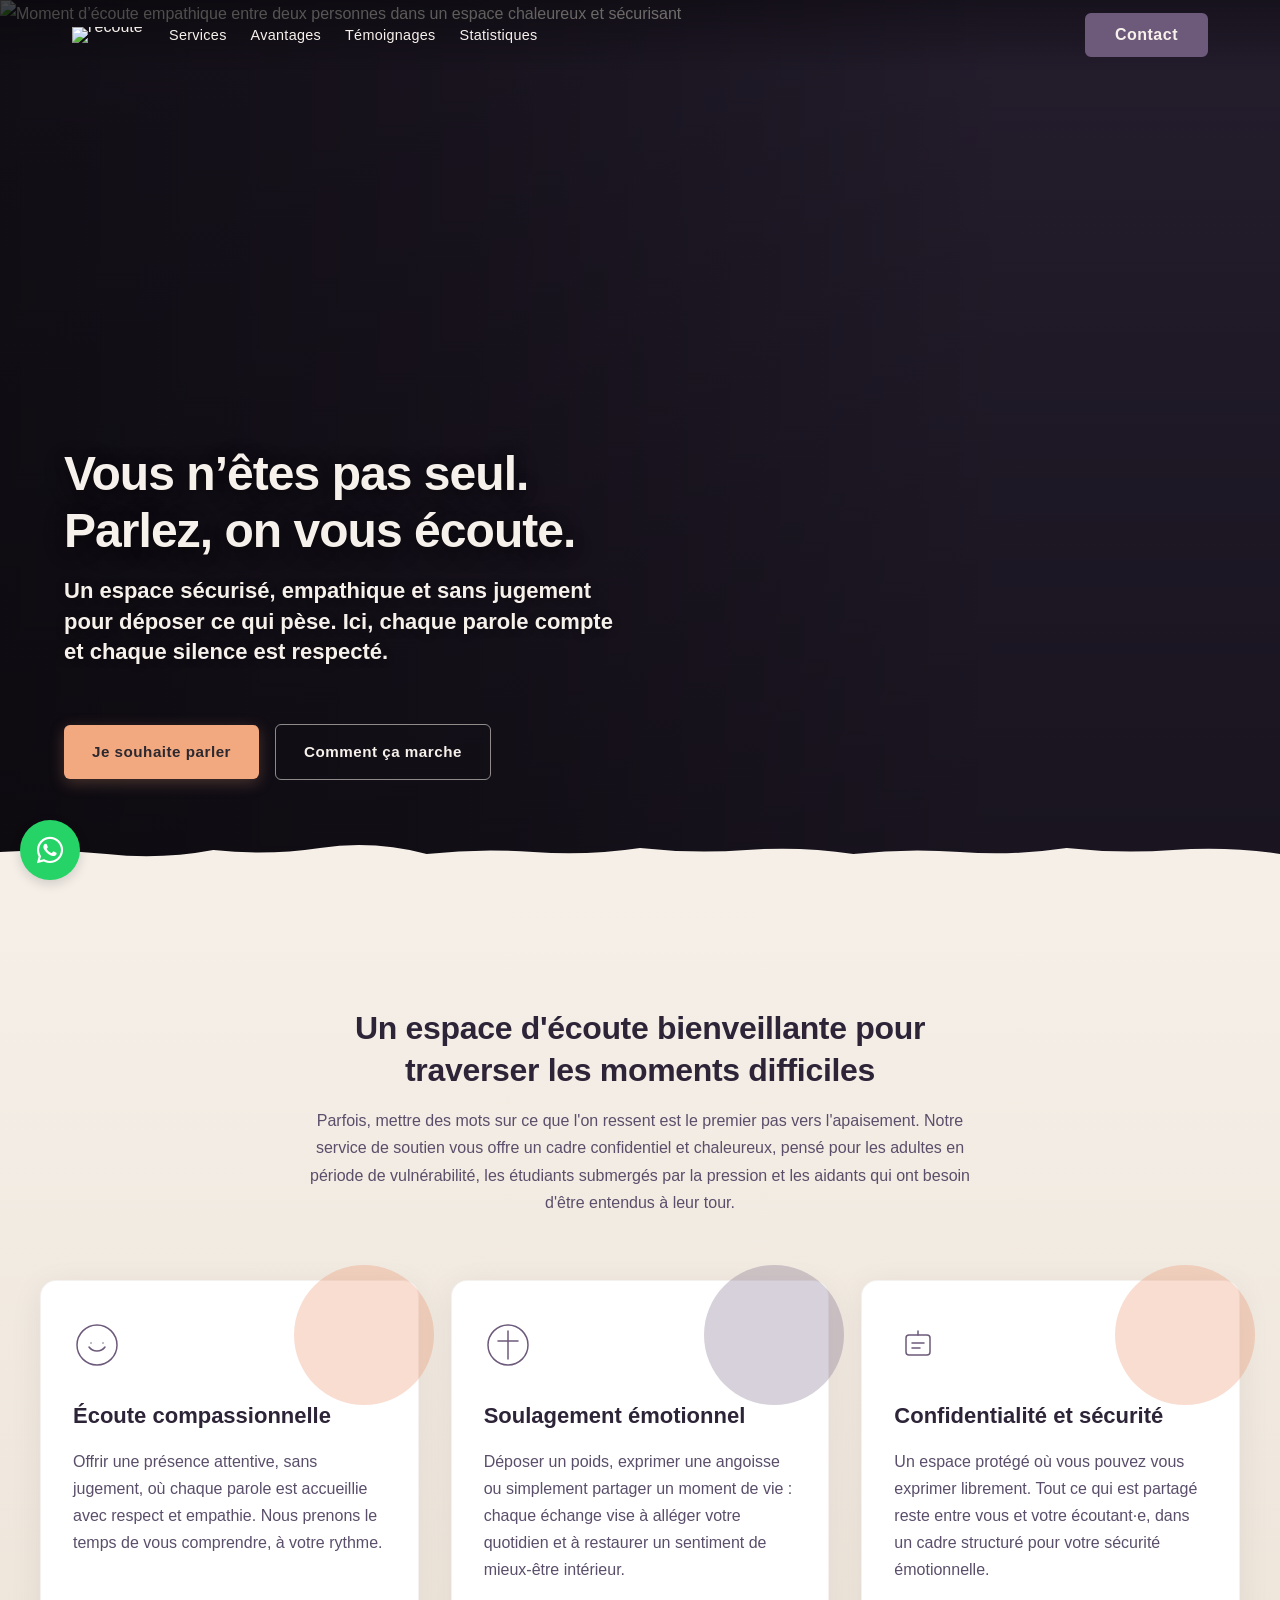
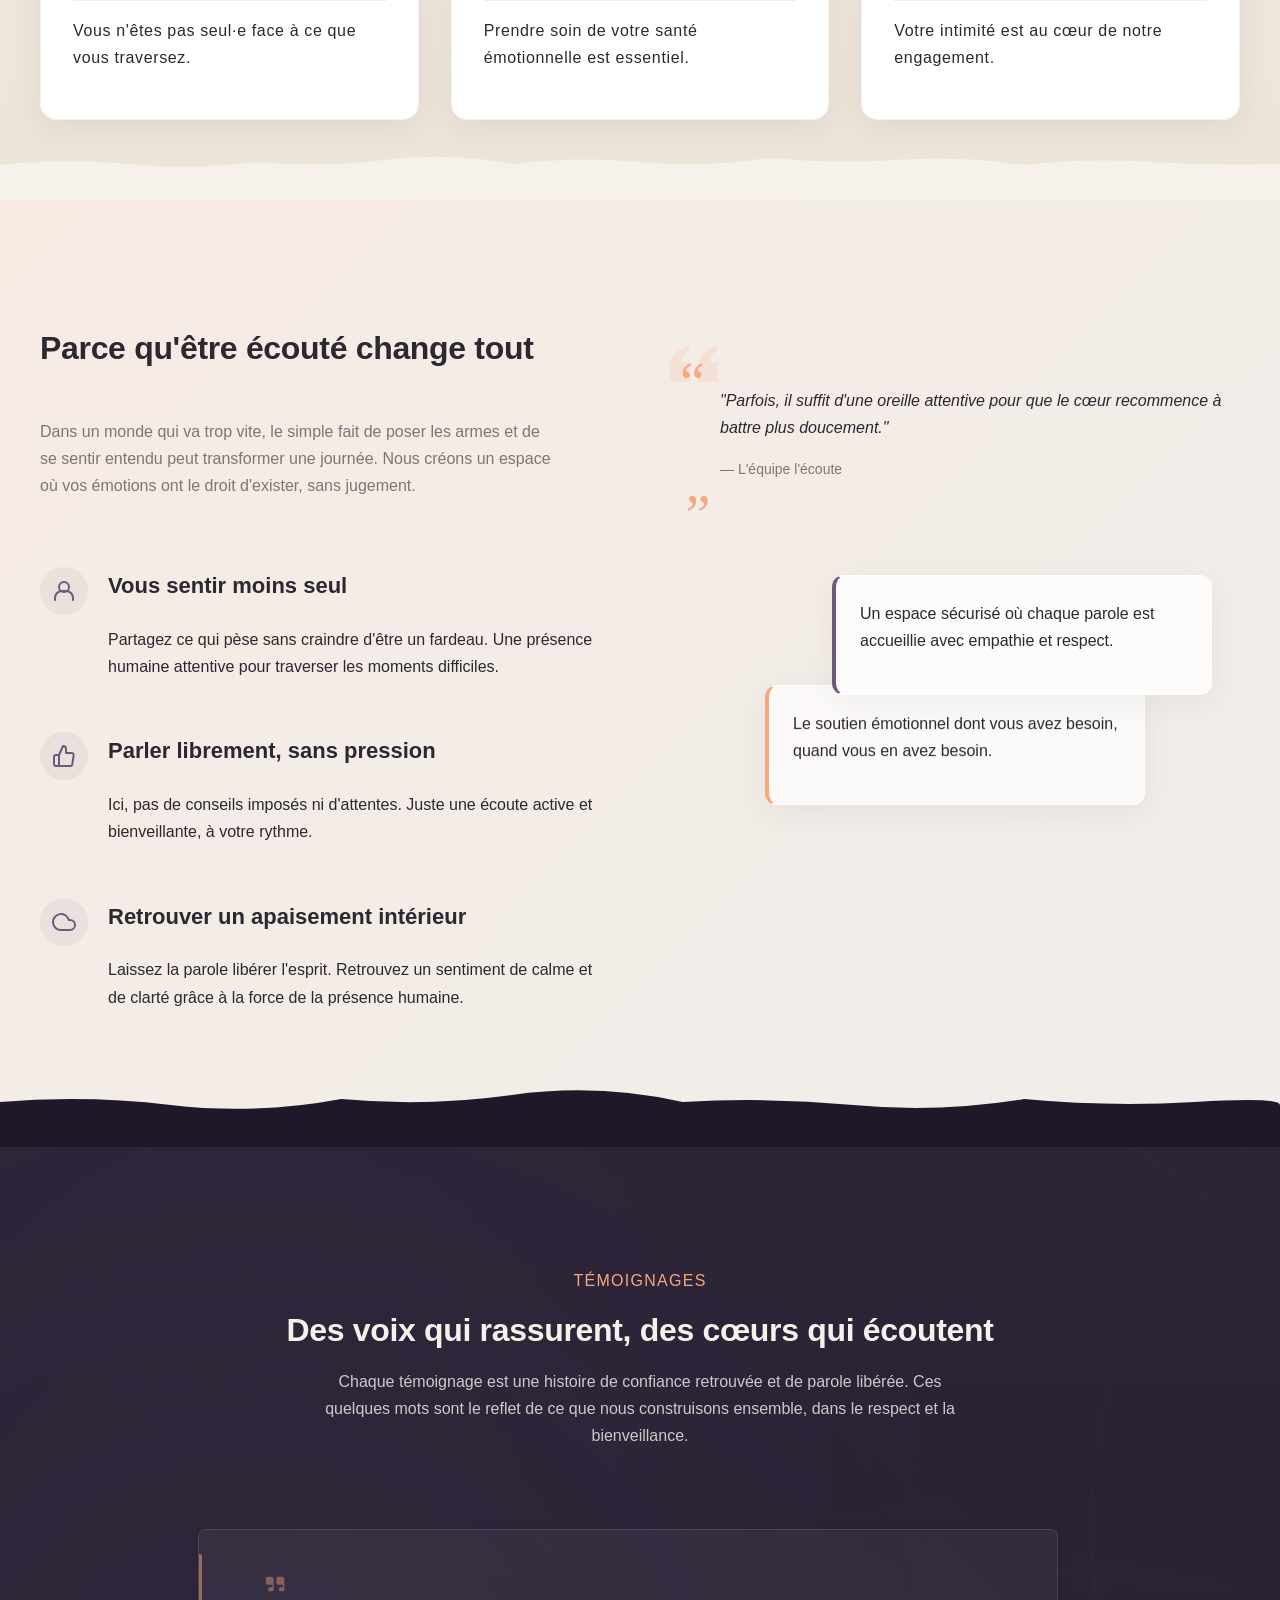
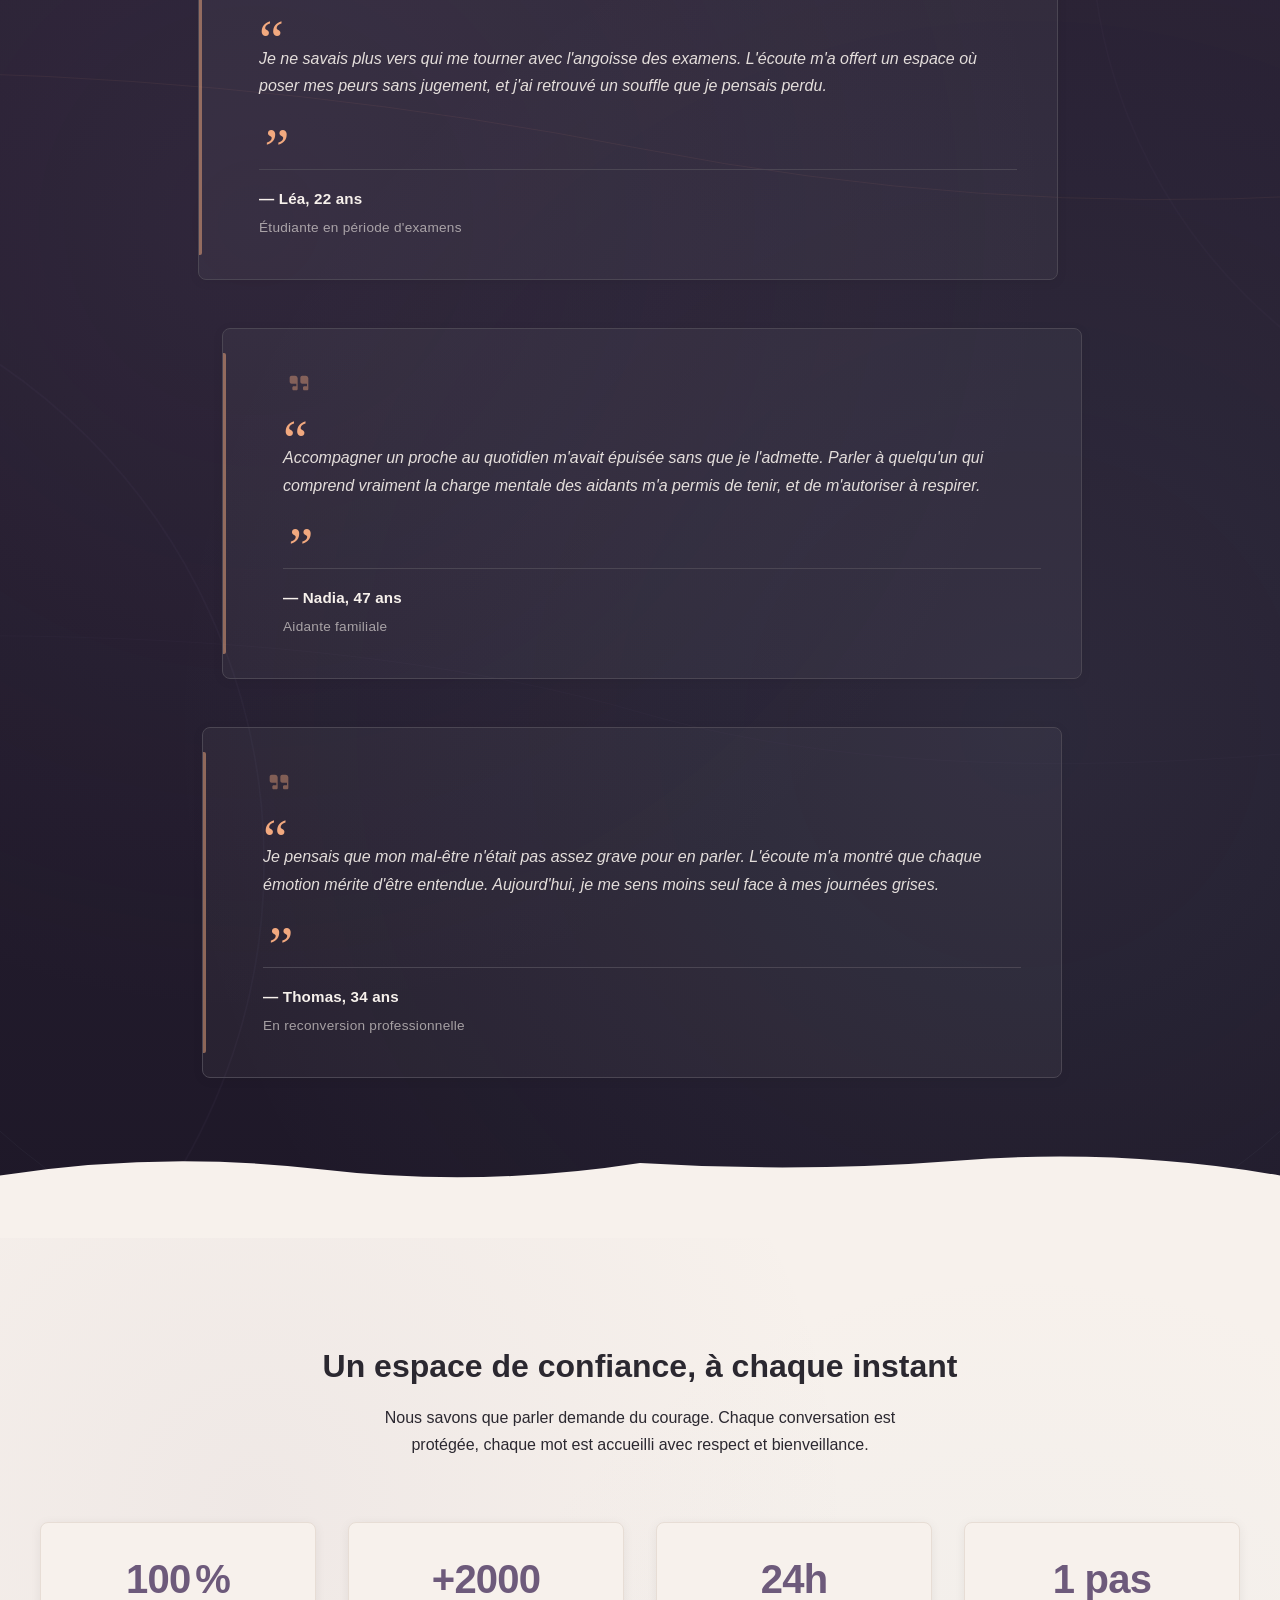
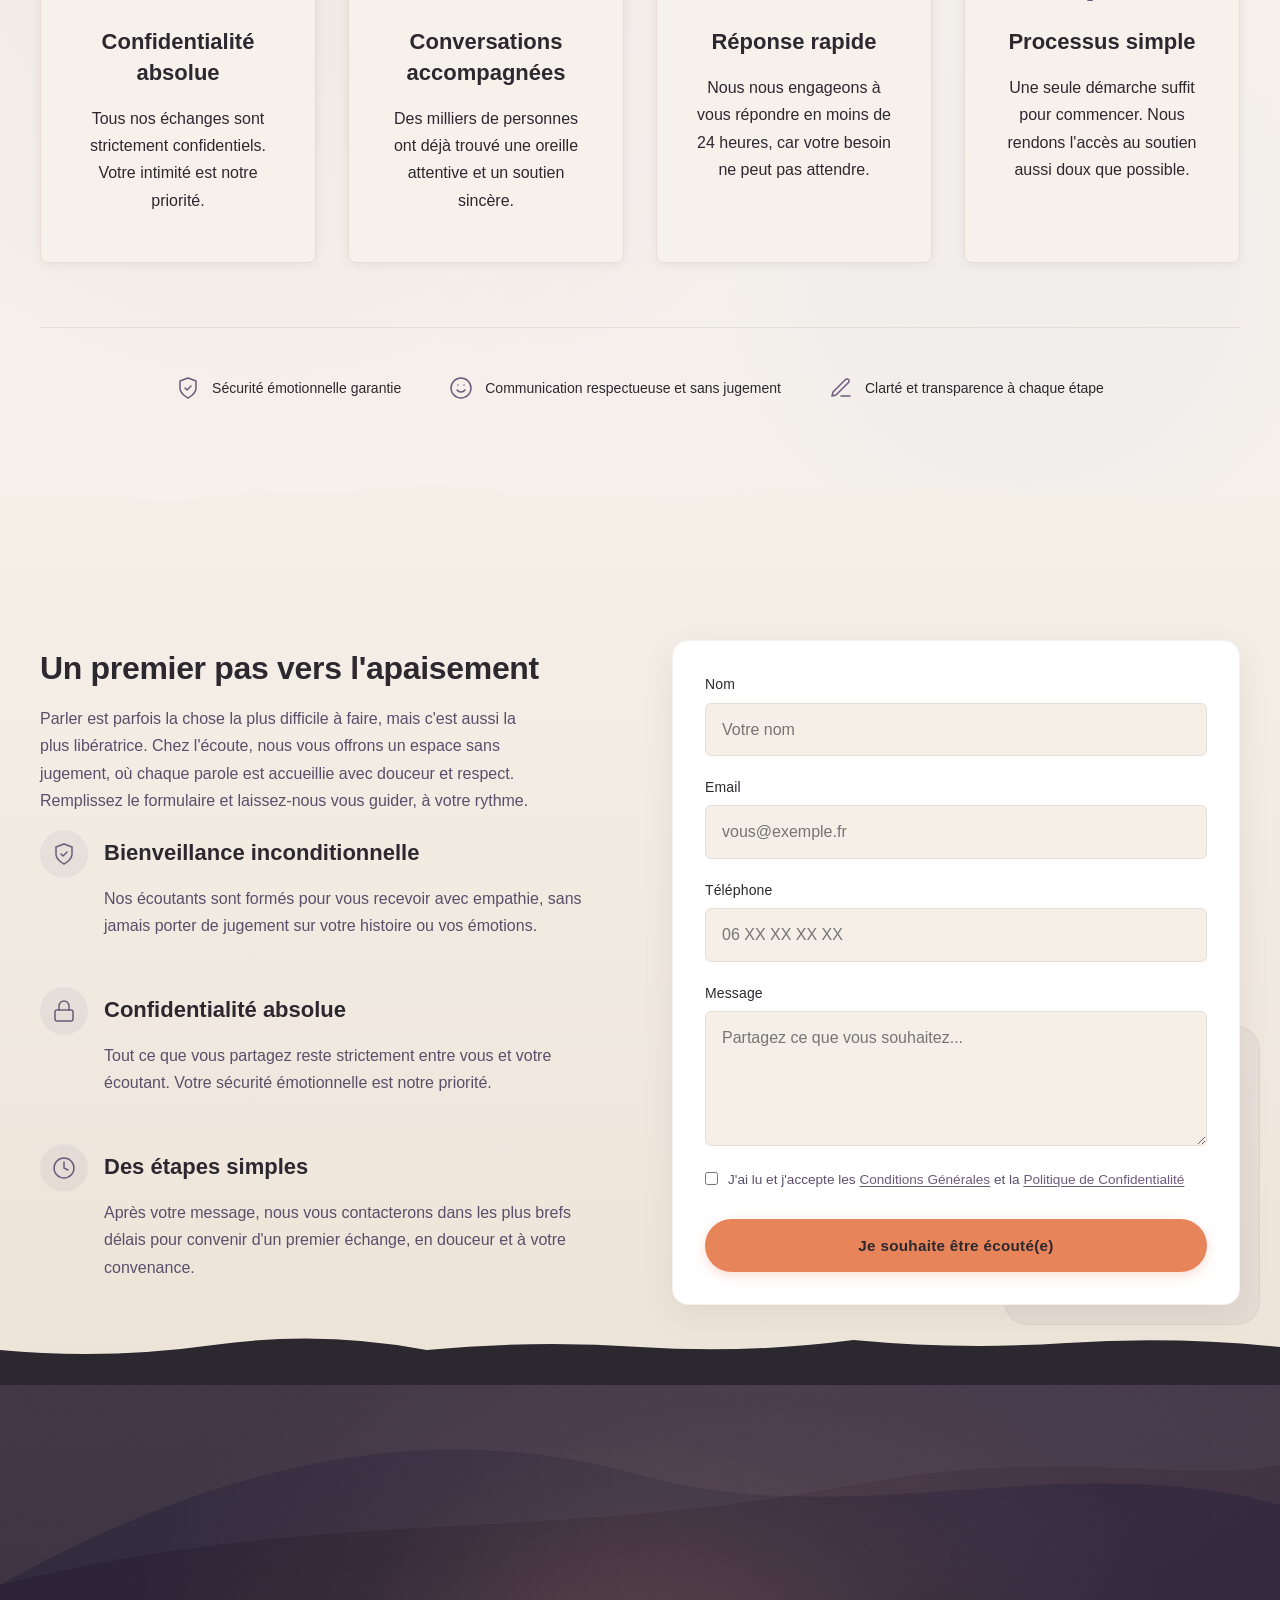
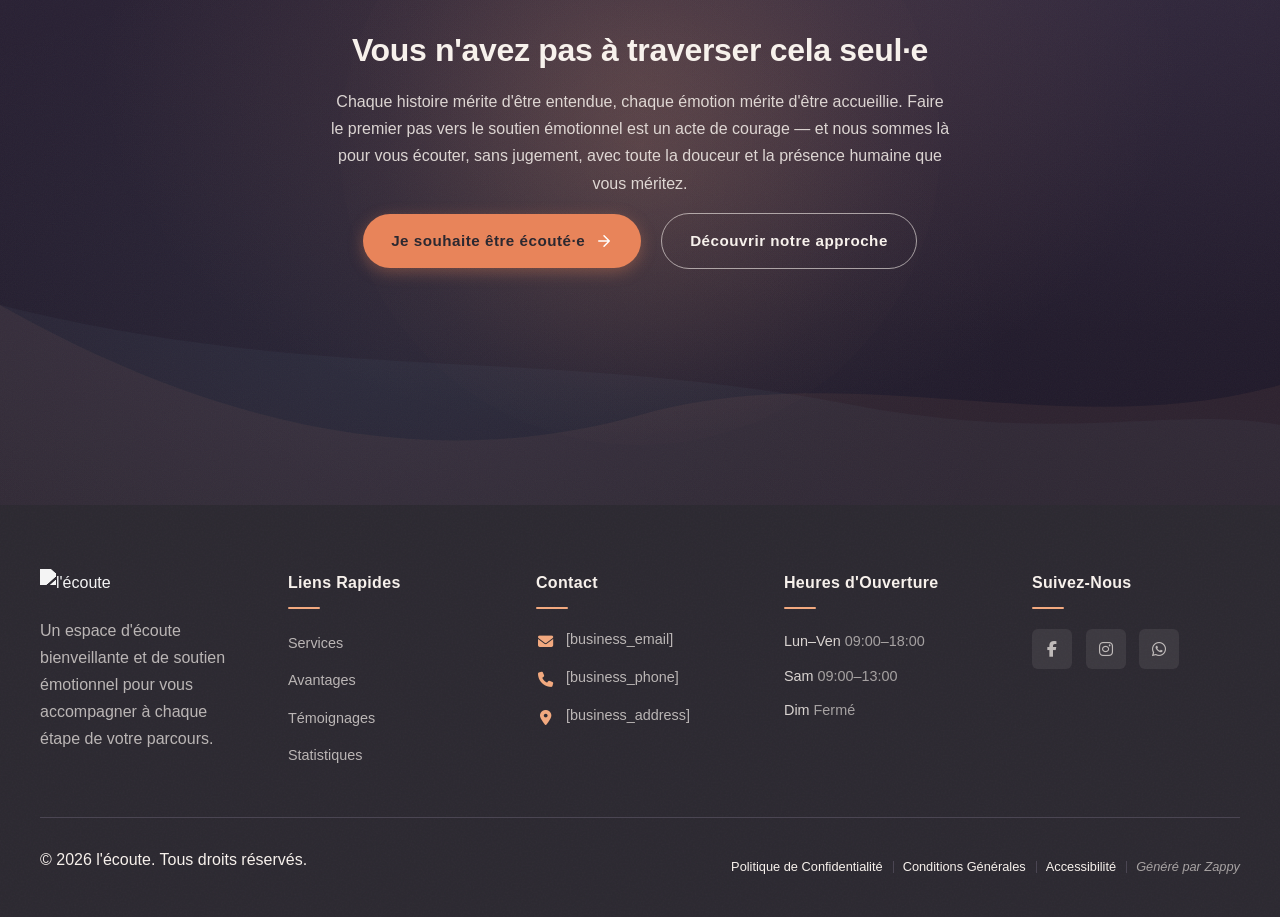
==== index.html @ 89fcdc32 "Initial website commit" ====
<!DOCTYPE html>
<html lang="fr">
<head>
    <meta charset="UTF-8">
    <meta name="viewport" content="width=device-width, initial-scale=1.0">
    <meta name="robots" content="index, follow">
    <title>Trouvez du réconfort dès maintenant — l&#39;écoute</title>
    <meta name="description" content="Un espace bienveillant pour parler de votre mal-être. Nos écoutants vous soutiennent avec empathie face à la dépression. Contactez-nous pour un soutien immédiat.">
    <meta name="keywords" content="soutien émotionnel pour la dépression, soutien émotionnel sud-ouest, l'écoute, écoute bienveillante, parler à quelqu'un">
    
    <!-- Favicons -->
    <link rel="icon" type="image/x-icon" href="/assets/favicon.ico">
    <link rel="icon" type="image/png" sizes="16x16" href="/assets/favicon-16x16.png">
    <link rel="icon" type="image/png" sizes="32x32" href="/assets/favicon-32x32.png">
    <link rel="icon" type="image/png" sizes="48x48" href="/assets/favicon-48x48.png">
    <link rel="icon" type="image/png" sizes="192x192" href="/assets/favicon-192x192.png">
    <link rel="icon" type="image/png" sizes="512x512" href="/assets/favicon-512x512.png">
    <link rel="apple-touch-icon" href="/assets/apple-touch-icon.png">
    <!-- Zappy Analytics -->
<script>
(function() {
  'use strict';
  
  // Configuration
  var config = {
    websiteId: '35490012-a417-40e2-8e8a-f36aa3cb4848',
    apiUrl: 'https://api.zappy5.com/api/analytics/track',
    sessionDuration: 30 * 60 * 1000, // 30 minutes
    visitorDuration: 30 * 24 * 60 * 60 * 1000, // 30 days
    trackPageViews: true,
    trackClicks: true,
    trackFormSubmissions: true
  };
  
  // Generate or retrieve persistent visitor ID (30 days)
  function getVisitorId() {
    var visitorKey = 'zappy_visitor_' + config.websiteId;
    var visitor = null;
    
    try {
      visitor = localStorage.getItem(visitorKey);
      if (visitor) {
        var visitorData = JSON.parse(visitor);
        var now = Date.now();
        
        // Check if visitor ID is still valid (30 days)
        if (now - visitorData.created < config.visitorDuration) {
          // Update last seen timestamp
          visitorData.lastSeen = now;
          localStorage.setItem(visitorKey, JSON.stringify(visitorData));
          return visitorData.id;
        }
      }
    } catch (e) {
      console.warn('Zappy Analytics: LocalStorage not available');
    }
    
    // Generate new visitor ID
    var newVisitorId = 'zv_' + Date.now() + '_' + Math.random().toString(36).substr(2, 9);
    
    try {
      localStorage.setItem(visitorKey, JSON.stringify({
        id: newVisitorId,
        created: Date.now(),
        lastSeen: Date.now()
      }));
    } catch (e) {
      // Continue without local storage
    }
    
    return newVisitorId;
  }
  
  // Generate or retrieve session ID (30 minutes)
  function getSessionId() {
    var sessionKey = 'zappy_session_' + config.websiteId;
    var session = null;
    
    try {
      session = sessionStorage.getItem(sessionKey);
      if (session) {
        var sessionData = JSON.parse(session);
        var now = Date.now();
        
        // Check if session is still valid
        if (now - sessionData.timestamp < config.sessionDuration) {
          // Update timestamp
          sessionData.timestamp = now;
          sessionStorage.setItem(sessionKey, JSON.stringify(sessionData));
          return sessionData.id;
        }
      }
    } catch (e) {
      console.warn('Zappy Analytics: SessionStorage not available');
    }
    
    // Generate new session ID
    var newSessionId = 'zs_' + Date.now() + '_' + Math.random().toString(36).substr(2, 9);
    
    try {
      sessionStorage.setItem(sessionKey, JSON.stringify({
        id: newSessionId,
        timestamp: Date.now()
      }));
    } catch (e) {
      // Continue without session storage
    }
    
    return newSessionId;
  }
  
  var visitorId = getVisitorId();
  var sessionId = getSessionId();
  
  // Track an event
  function trackEvent(eventType, data) {
    data = data || {};
    
    var eventData = {
      website_id: config.websiteId,
      event_type: eventType,
      page_path: window.location.pathname,
      referrer: document.referrer || 'direct',
      visitor_id: visitorId,
      session_id: sessionId,
      metadata: data
    };
    
    // Use sendBeacon if available (better for page unload events)
    if (navigator.sendBeacon) {
      var blob = new Blob([JSON.stringify(eventData)], { type: 'application/json' });
      navigator.sendBeacon(config.apiUrl, blob);
    } else {
      // Fallback to fetch
      fetch(config.apiUrl, {
        method: 'POST',
        headers: {
          'Content-Type': 'application/json'
        },
        body: JSON.stringify(eventData),
        keepalive: true
      }).catch(function(error) {
        console.warn('Zappy Analytics: Failed to track event', error);
      });
    }
  }
  
  // Track page view
  if (config.trackPageViews) {
    trackEvent('pageview', {
      title: document.title,
      url: window.location.href
    });
  }
  
  // Track clicks on important elements
  if (config.trackClicks) {
    document.addEventListener('click', function(e) {
      var target = e.target;
      
      // Track button clicks (counted as actions)
      if (target.tagName === 'BUTTON' || target.closest('button')) {
        var button = target.tagName === 'BUTTON' ? target : target.closest('button');
        var clickMeta = {
          element: 'button',
          text: button.textContent.trim().substring(0, 100),
          id: button.id || null,
          class: button.className || null
        };
        
        trackEvent('click', clickMeta);
      }
      
      // Track link clicks (navigation - not counted as actions)
      else if (target.tagName === 'A' || target.closest('a')) {
        var link = target.tagName === 'A' ? target : target.closest('a');
        var navMeta = {
          element: 'link',
          text: link.textContent.trim().substring(0, 100),
          href: link.href,
          external: link.hostname !== window.location.hostname
        };
        
        trackEvent('navigation', navMeta);
      }
    }, true);
  }
  
  
  // Track form submissions
  if (config.trackFormSubmissions) {
    document.addEventListener('submit', function(e) {
      var form = e.target;
      
      trackEvent('form_submit', {
        form_id: form.id || null,
        form_name: form.name || null,
        form_action: form.action || null,
        form_method: form.method || 'GET'
      });
    }, true);
  }
  
  // Track time on page (send on page unload)
  var pageLoadTime = Date.now();
  
  window.addEventListener('beforeunload', function() {
    var timeOnPage = Math.floor((Date.now() - pageLoadTime) / 1000); // in seconds
    
    trackEvent('page_unload', {
      time_on_page: timeOnPage,
      page_path: window.location.pathname
    });
  });
  
  // Expose tracking function globally for custom events
  window.zappyAnalytics = {
    track: trackEvent,
    getVisitorId: function() { return visitorId; },
    getSessionId: function() { return sessionId; }
  };
  
})();
</script>
<!-- End Zappy Analytics -->
    <meta property="og:title" content="Trouvez du réconfort dès maintenant — l&#39;écoute">
    <meta property="og:description" content="Un espace bienveillant pour parler de votre mal-être. Nos écoutants vous soutiennent avec empathie face à la dépression. Contactez-nous pour un soutien immédiat.">
    <meta name="twitter:card" content="summary_large_image">
    <meta name="twitter:title" content="Trouvez du réconfort dès maintenant — l&#39;écoute">
    <meta name="twitter:description" content="Un espace bienveillant pour parler de votre mal-être. Nos écoutants vous soutiennent avec empathie face à la dépression. Contactez-nous pour un soutien immédiat.">
    <meta property="og:type" content="website">
  <meta property="og:locale" content="en_US">
  
  
  
  
  
  <link rel="stylesheet" href="https://cdnjs.cloudflare.com/ajax/libs/font-awesome/6.4.0/css/all.min.css">
  <style>
    .skip-link { position: absolute; top: 0; left: 0; transform: translateY(-200%); padding: 12px 18px; background: var(--bg-dark, #1a1a1a); color: var(--text-light, #fff); font-weight: 600; border-radius: 0 0 8px 0; z-index: 10000; }
    .skip-link:focus { transform: none; outline: 2px solid var(--ring, #fff); outline-offset: 2px; }
    :focus-visible { outline: 2px solid var(--ring, currentColor); outline-offset: 3px; }
  </style>


  
    <!-- Favicons -->
    <link rel="icon" type="image/x-icon" href="/assets/favicon.ico">
    <link rel="icon" type="image/png" sizes="16x16" href="/assets/favicon-16x16.png">
    <link rel="icon" type="image/png" sizes="32x32" href="/assets/favicon-32x32.png">
    <link rel="icon" type="image/png" sizes="48x48" href="/assets/favicon-48x48.png">
    <link rel="icon" type="image/png" sizes="192x192" href="/assets/favicon-192x192.png">
    <link rel="icon" type="image/png" sizes="512x512" href="/assets/favicon-512x512.png">
    <link rel="apple-touch-icon" href="/assets/apple-touch-icon.png">
    <!-- Cookie Consent -->
    <link rel="stylesheet" href="https://cdn.jsdelivr.net/npm/vanilla-cookieconsent@3/dist/cookieconsent.css">
    <script src="https://cdn.jsdelivr.net/npm/vanilla-cookieconsent@3/dist/cookieconsent.umd.js"></script>
    <!-- Mickidum Accessibility Toolbar -->
    <script src="https://cdn.jsdelivr.net/gh/mickidum/acc_toolbar/acctoolbar/acctoolbar.min.js"></script>
    <link rel="stylesheet" href="/styles.css">
    <script>window.ZAPPY_WEBSITE_ID = "35490012-a417-40e2-8e8a-f36aa3cb4848"; window.ZAPPY_API_BASE = "https://api.zappy5.com";</script>

    <style id="zappy-dropdown-submenu-styles">
      /* ========== DESKTOP DROPDOWN SUBMENU STYLES ========== */
      /* Base styles for dropdown submenus - parent must be positioned */
      .nav-menu li:has(.sub-menu), nav li:has(.sub-menu), .navbar li:has(.sub-menu), #navMenu li:has(.sub-menu) { position: relative; }
      /* Submenu base - hidden by default */
      .nav-menu .sub-menu, nav .sub-menu, .navbar .sub-menu, #navMenu .sub-menu { display: block !important; position: absolute !important; top: 100%; left: 0; min-width: 220px; background: white; border-radius: 8px; box-shadow: 0 8px 25px rgba(0,0,0,0.15); padding: 8px 0; opacity: 0; visibility: hidden; transform: translateY(10px); transition: all 0.3s ease; z-index: 1000; list-style: none; pointer-events: none; }
      /* CRITICAL: Desktop hover styles to show dropdown */
      .nav-menu li:hover > .sub-menu, nav li:hover > .sub-menu, .navbar li:hover > .sub-menu, #navMenu li:hover > .sub-menu { opacity: 1 !important; visibility: visible !important; transform: translateY(0) !important; pointer-events: auto !important; }
      /* Submenu item styling */
      .sub-menu li { list-style: none; margin: 0; padding: 0; }
      .sub-menu a { display: block !important; padding: 10px 16px !important; color: var(--text-dark, #333) !important; font-weight: 500; text-decoration: none; white-space: nowrap; transition: background-color 0.2s; }
      .sub-menu .zappy-nav-child > a { padding-left: 28px !important; font-size: 0.9em !important; opacity: 0.85 !important; }
      [dir="rtl"] .sub-menu .zappy-nav-child > a, html[lang="he"] .sub-menu .zappy-nav-child > a, html[lang="ar"] .sub-menu .zappy-nav-child > a { padding-left: 10px !important; padding-right: 28px !important; }
      .sub-menu .zappy-nav-parent > a { font-weight: 600 !important; }
      .sub-menu a:hover { background-color: #f5f5f5; }
      /* RTL (Hebrew/Arabic) dropdown positioning */
      [dir="rtl"] .nav-menu .sub-menu, [dir="rtl"] nav .sub-menu, [dir="rtl"] .navbar .sub-menu, html[lang="he"] .nav-menu .sub-menu, html[lang="he"] nav .sub-menu, html[lang="he"] .navbar .sub-menu, html[lang="ar"] .nav-menu .sub-menu, html[lang="ar"] nav .sub-menu, html[lang="ar"] .navbar .sub-menu { left: auto !important; right: 0 !important; }
      /* Hide empty dropdown menus (exclude catalog sub-menus that use <a> children instead of <li>) */
      .sub-menu:empty, .sub-menu:not(:has(li:not(.zappy-hidden-menu-item))):not(:has(> a)), .sub-menu:not(:has(li)):not(:has(> a)) { display: none !important; opacity: 0 !important; visibility: hidden !important; pointer-events: none !important; }
      /* Desktop: show submenu on Menu Group hover */
      li:has(.menu-group-title):hover > .sub-menu { opacity: 1 !important; visibility: visible !important; transform: translateY(0) !important; pointer-events: auto !important; }
      /* Menu Group title styling */
      .nav-menu > li > .menu-group-title, #navMenu > li > .menu-group-title { display: inline-block; padding: 0.5rem 1rem; cursor: default; user-select: none; }
      
      /* ========== MOBILE SUBMENU STYLES ========== */
      @media (max-width: 768px) {
        .nav-menu .sub-menu, nav .sub-menu, .navbar .sub-menu, #navMenu .sub-menu { position: static !important; transform: none !important; box-shadow: none !important; background: transparent !important; max-height: 0; overflow: hidden; opacity: 0; visibility: hidden; transition: max-height 0.3s ease, opacity 0.3s ease; padding: 0 !important; border-radius: 0 !important; }
        .navbar .sub-menu.mobile-expanded, .nav-menu .sub-menu.mobile-expanded, #navMenu .sub-menu.mobile-expanded { max-height: none !important; overflow-y: visible !important; opacity: 1 !important; visibility: visible !important; padding: 8px 0 8px 16px !important; }
        [dir="rtl"] .sub-menu.mobile-expanded, html[lang="he"] .sub-menu.mobile-expanded { padding: 8px 16px 8px 0 !important; }
        /* Disable hover behavior on mobile */
        .nav-menu li:hover > .sub-menu, nav li:hover > .sub-menu, .navbar li:hover > .sub-menu, #navMenu li:hover > .sub-menu { opacity: 0; visibility: hidden; pointer-events: none; }
        .nav-menu li > .sub-menu.mobile-expanded, nav li > .sub-menu.mobile-expanded, .navbar li > .sub-menu.mobile-expanded, #navMenu li > .sub-menu.mobile-expanded { opacity: 1 !important; visibility: visible !important; pointer-events: auto !important; }
        .nav-menu li:has(.sub-menu), nav li:has(.sub-menu), .navbar li:has(.sub-menu), #navMenu li:has(.sub-menu) { display: flex !important; flex-wrap: wrap !important; align-items: center !important; position: relative !important; min-height: 44px !important; }
        .nav-menu li:has(.sub-menu) > a, nav li:has(.sub-menu) > a, .navbar li:has(.sub-menu) > a, #navMenu li:has(.sub-menu) > a { flex: 1 !important; min-width: 0 !important; }
        .nav-menu li:has(.sub-menu) > .menu-group-title, nav li:has(.sub-menu) > .menu-group-title, .navbar li:has(.sub-menu) > .menu-group-title, #navMenu li:has(.sub-menu) > .menu-group-title { flex: 1 !important; min-width: 0 !important; padding: 0 !important; line-height: inherit !important; }
        .nav-menu li:has(.sub-menu) > .sub-menu, nav li:has(.sub-menu) > .sub-menu, .navbar li:has(.sub-menu) > .sub-menu, #navMenu li:has(.sub-menu) > .sub-menu { flex-basis: 100% !important; width: 100% !important; }
        .nav-menu li:has(.sub-menu) > a [class*="chevron"], .nav-menu li:has(.sub-menu) > a [class*="arrow"], .nav-menu li:has(.sub-menu) > a .fa-chevron-down, .nav-menu li:has(.sub-menu) > a .fa-angle-down, nav li:has(.sub-menu) > a [class*="chevron"], nav li:has(.sub-menu) > a [class*="arrow"], #navMenu li:has(.sub-menu) > a [class*="chevron"], #navMenu li:has(.sub-menu) > a [class*="arrow"] { display: none !important; visibility: hidden !important; }
        .mobile-submenu-toggle { display: flex !important; align-items: center !important; justify-content: center !important; width: 44px !important; height: auto !important; background: transparent !important; border: none !important; cursor: pointer !important; color: var(--text-light) !important; position: static !important; flex-shrink: 0 !important; align-self: stretch !important; z-index: 2 !important; padding: 0 !important; margin: 0 !important; }
        .mobile-submenu-toggle::after { content: '' !important; width: 0 !important; height: 0 !important; border-left: 6px solid transparent !important; border-right: 6px solid transparent !important; border-top: 7px solid currentColor !important; transition: transform 0.3s ease !important; }
        .mobile-submenu-toggle.expanded::after { transform: rotate(180deg) !important; }
        .sub-menu a { padding: 10px 0 !important; display: block !important; color: var(--text-light) !important; white-space: normal !important; }
        .sub-menu .zappy-nav-child > a { padding-left: 28px !important; font-size: 0.9em !important; opacity: 0.85 !important; }
        [dir="rtl"] .sub-menu .zappy-nav-child > a, html[lang="he"] .sub-menu .zappy-nav-child > a, html[lang="ar"] .sub-menu .zappy-nav-child > a { padding-left: 0 !important; padding-right: 28px !important; }
        .sub-menu .zappy-nav-parent > a { font-weight: 600 !important; }
        .nav-menu.active, #navMenu.active { max-width: 100vw !important; overflow-x: hidden !important; box-sizing: border-box !important; }
        .navbar .sub-menu li a, nav.navbar .sub-menu li a, .zappy-products-dropdown .sub-menu a { color: var(--text-light) !important; }
      }
      @media (min-width: 769px) { .mobile-submenu-toggle { display: none !important; } }
    </style>

    <style id="zappy-widget-visibility">
      html[dir="rtl"] .whatsapp-float { right: 20px !important; left: auto !important; }
      html[dir="ltr"] .whatsapp-float, html:not([dir]) .whatsapp-float { left: 20px !important; right: auto !important; }
      html[dir="rtl"] #mic-access-tool-general-button, html[dir="rtl"] .mic-access-tool-general-button,
      html[dir="rtl"] #mic-init-access-tool .mic-access-tool-general-button,
      html[dir="rtl"] #mic-init-access-tool #mic-access-tool-general-button,
      html[dir="rtl"] ._access-icon { left: 20px !important; right: auto !important; }
      html[dir="ltr"] #mic-access-tool-general-button, html[dir="ltr"] .mic-access-tool-general-button,
      html[dir="ltr"] #mic-init-access-tool .mic-access-tool-general-button,
      html[dir="ltr"] #mic-init-access-tool #mic-access-tool-general-button,
      html[dir="ltr"] ._access-icon,
      html:not([dir]) #mic-access-tool-general-button, html:not([dir]) .mic-access-tool-general-button,
      html:not([dir]) #mic-init-access-tool .mic-access-tool-general-button,
      html:not([dir]) #mic-init-access-tool #mic-access-tool-general-button,
      html:not([dir]) ._access-icon { right: 20px !important; left: auto !important; }
      @media (max-width: 768px) { .whatsapp-float { display: flex !important; } }
      @media (min-width: 769px) { .whatsapp-float { display: flex !important; } }
      @media (max-width: 768px) {
        #mic-access-tool-general-button, .mic-access-tool-general-button,
        #mic-init-access-tool .mic-access-tool-general-button, #mic-init-access-tool #mic-access-tool-general-button,
        ._access-icon { display: flex !important; visibility: visible !important; opacity: 1 !important; pointer-events: auto !important; }
        #mic-access-tool-box.opened-mic-access-tool, .mic-access-tool-box.opened-mic-access-tool,
        #mic-init-access-tool #mic-access-tool-box.opened-mic-access-tool {
          visibility: visible !important; opacity: 1 !important; pointer-events: auto !important;
        }
      }
      @media (min-width: 769px) {
        #mic-access-tool-general-button, .mic-access-tool-general-button,
        #mic-init-access-tool .mic-access-tool-general-button, #mic-init-access-tool #mic-access-tool-general-button,
        ._access-icon { display: flex !important; visibility: visible !important; opacity: 1 !important; pointer-events: auto !important; }
        #mic-access-tool-box.opened-mic-access-tool, .mic-access-tool-box.opened-mic-access-tool,
        #mic-init-access-tool #mic-access-tool-box.opened-mic-access-tool {
          visibility: visible !important; opacity: 1 !important; pointer-events: auto !important;
        }
      }
    </style>
</head>
<body>
<a class="skip-link" href="#main">Skip to main content</a>
  <nav class="navbar">
  <button class="mobile-toggle" id="mobileToggle" aria-label="Menu">
    <svg class="hamburger-icon" width="24" height="24" viewBox="0 0 24 24" fill="none">
      <path d="M3 12h18M3 6h18M3 18h18" stroke="currentColor" stroke-width="2" stroke-linecap="round"/>
    </svg>
    <svg class="close-icon" width="24" height="24" viewBox="0 0 24 24" fill="none" style="display: none;">
      <path d="M18 6L6 18M6 6l12 12" stroke="currentColor" stroke-width="2" stroke-linecap="round"/>
    </svg>
  </button>
  
  <button class="phone-header-btn" data-phone="[business_phone]" aria-label="Call">
    <svg width="20" height="20" viewBox="0 0 24 24" fill="currentColor">
      <path d="M22 16.92v3a2 2 0 0 1-2.18 2 19.79 19.79 0 0 1-8.63-3.07 19.5 19.5 0 0 1-6-6 19.79 19.79 0 0 1-3.07-8.67A2 2 0 0 1 4.11 2h3a2 2 0 0 1 2 1.72 12.84 12.84 0 0 0 .7 2.81 2 2 0 0 1-.45 2.11L8.09 9.91a16 16 0 0 0 6 6l1.27-1.27a2 2 0 0 1 2.11-.45 12.84 12.84 0 0 0 2.81.7A2 2 0 0 1 22 16.92z"/>
    </svg>
  </button>

  <div class="nav-container">
    <div class="nav-brand">
      <a href="/" class="logo-link"><img class="logo" src="/assets/site-accueil-image-1.webp" alt="l'écoute"></a>
    </div>
    
    <ul class="nav-menu" id="navMenu"><li><a href="#services">Services</a></li><li><a href="#benefits">Avantages</a></li><li><a href="#testimonials">Témoignages</a></li><li><a href="#stats">Statistiques</a></li><li class="mobile-contact-link nav-cta-mobile-item"><a href="#contact" class="nav-cta-btn">Contact</a></li></ul>
    
    <div class="nav-cta-container">
      <a href="#contact" class="nav-cta-btn">Contact</a>
    </div>
  </div>
</nav>
<script>

// Navbar Mobile Menu Toggle and Contrast Fix
(function() {
  // Use 'load' event instead of 'DOMContentLoaded' to ensure we run AFTER all other scripts
  window.addEventListener('load', function() {
    
    // FIX MOBILE BUTTON CONTRAST
    // Detect navbar background color and apply contrasting color to mobile buttons
    const navbar = document.querySelector('.navbar, nav, header');
    if (!navbar) {
      console.log('[Navbar] Navbar element not found');
      return;
    }
    
    // DECLARE VARIABLES EARLY to avoid Temporal Dead Zone errors
    // These are used in multiple places below
    let mobileToggle = document.getElementById('mobileToggle') ||
                       document.querySelector('.mobile-toggle') ||
                       document.querySelector('.hamburger') ||
                       document.querySelector('.hamburger-menu') ||
                       document.querySelector('.menu-toggle') ||
                       document.querySelector('.burger-menu') ||
                       document.querySelector('[aria-label="Menu"]') ||
                       document.querySelector('[aria-label="תפריט"]');
    
    const phoneBtn = document.querySelector('.phone-header-btn');
    
    const computedStyle = window.getComputedStyle(navbar);
    let bgColor = computedStyle.backgroundColor;
    
    console.log('[Navbar] Initial navbar background:', bgColor);
    
    // Check if background is transparent or rgba with 0 alpha
    const isTransparent = bgColor === 'transparent' || 
                         bgColor === 'rgba(0, 0, 0, 0)' ||
                         (bgColor.startsWith('rgba') && bgColor.includes(', 0)'));
    
    if (isTransparent) {
      // Check for background-image or gradient
      const bgImage = computedStyle.backgroundImage;
      if (bgImage && bgImage !== 'none') {
        console.log('[Navbar] Navbar has background image/gradient, using dark text');
        bgColor = 'rgb(240, 240, 240)'; // Assume light background
      } else {
        // Transparent navbar - check body background
        const bodyBg = window.getComputedStyle(document.body).backgroundColor;
        console.log('[Navbar] Navbar transparent, using body background:', bodyBg);
        bgColor = bodyBg;
      }
    }
    
    // Calculate luminance to determine if background is light or dark
    const rgb = bgColor.match(/\d+/g);
    if (rgb && rgb.length >= 3) {
      const r = parseInt(rgb[0]);
      const g = parseInt(rgb[1]);
      const b = parseInt(rgb[2]);
      const luminance = (0.299 * r + 0.587 * g + 0.114 * b) / 255;
      
      // Mobile button colors are set by Claude's AI-generated CSS (same as .nav-menu a)
      // No dynamic color overrides needed - colors come from the generated navbar CSS
      console.log('[Navbar] Mobile button colors preserved from Claude CSS (luminance:', luminance.toFixed(2) + ')');
      
      // FIX ICON SIZES - Ensure SVGs are properly sized and visible
      // INJECT CRITICAL CSS TO OVERRIDE ANY CONFLICTING RULES
      const criticalCSS = document.createElement('style');
      criticalCSS.id = 'zappy-mobile-nav-fix';
      const htmlLang = document.documentElement.lang || 'en';
      const htmlDir = document.documentElement.dir || 'ltr';
      // Check both dir attribute AND lang for RTL detection
      // dir="rtl" is the most reliable indicator
      const isRTL = htmlDir === 'rtl' || htmlLang === 'he' || htmlLang === 'ar';
      
      criticalCSS.textContent = `
        /* Hide mobile buttons on desktop, show only on mobile */
        @media (min-width: 769px) {
          .mobile-toggle,
          .phone-header-btn {
            display: none !important;
          }
        }
        
        /* Show and position mobile buttons correctly on mobile */
        @media (max-width: 768px) {
          .navbar,
          nav.navbar {
            min-height: 70px !important;
          }

          .mobile-toggle,
          .phone-header-btn {
            position: absolute !important;
            top: 0 !important;
            bottom: 0 !important;
            margin-top: auto !important;
            margin-bottom: auto !important;
            transform: none !important;
            z-index: 1001 !important;
            display: flex !important;
            align-items: center !important;
            justify-content: center !important;
            width: 36px !important;
            height: 36px !important;
            border-radius: 50% !important;
            border: none !important;
            cursor: pointer !important;
            padding: 6px !important;
            background: none !important;
            color: var(--nav-text, var(--text-light)) !important;
            touch-action: manipulation !important;
            -webkit-tap-highlight-color: transparent !important;
          }

          html[data-zappy-site-type="ecommerce"] .phone-header-btn,
          body[data-zappy-site-type="ecommerce"] .phone-header-btn,
          html[data-zappy-site-type="ecommerce"] header .phone-header-btn,
          html[data-zappy-site-type="ecommerce"] nav .phone-header-btn {
            display: none !important;
            visibility: hidden !important;
            width: 0 !important;
            height: 0 !important;
            min-width: 0 !important;
            overflow: hidden !important;
          }
          
          /* LTR positioning (default): hamburger LEFT, phone RIGHT */
          html:not([dir="rtl"]):not([lang="he"]):not([lang="ar"]) .mobile-toggle,
          html[dir="ltr"] .mobile-toggle {
            left: 12px !important;
            right: auto !important;
          }
          html:not([dir="rtl"]):not([lang="he"]):not([lang="ar"]) .phone-header-btn,
          html[dir="ltr"] .phone-header-btn {
            right: 12px !important;
            left: auto !important;
          }
          
          /* RTL positioning: hamburger RIGHT, phone LEFT */
          html[dir="rtl"] .mobile-toggle,
          html[lang="he"] .mobile-toggle,
          html[lang="ar"] .mobile-toggle {
            right: 12px !important;
            left: auto !important;
          }
          html[dir="rtl"] .phone-header-btn,
          html[lang="he"] .phone-header-btn,
          html[lang="ar"] .phone-header-btn {
            left: 12px !important;
            right: auto !important;
          }
          
          /* CRITICAL: Ensure nav-container has min-height on mobile */
          /* All children are positioned absolutely/fixed on mobile, so height:auto collapses to 0 */
          .nav-container {
            min-height: 70px !important;
            position: relative !important;
          }
          
          /* Ensure SVG icons are properly sized and inherit color */
          .mobile-toggle svg,
          .phone-header-btn svg {
            width: 24px !important;
            height: 24px !important;
            /* Don't force display - let JavaScript control hamburger/close toggle */
          }
          
          /* Reset nav-cta-container on mobile - remove desktop box-shadow/padding */
          /* that creates a visible ghost box when CTA button is hidden */
          .nav-cta-container {
            box-shadow: none !important;
            padding: 0 !important;
          }
          
          /* Hide nav-cta-container entirely on mobile when there's no lang-switcher */
          /* (only the CTA button is inside, and it's hidden on mobile) */
          .nav-cta-container:not(:has(.lang-switcher)) {
            display: none !important;
          }
          
          /* CRITICAL: Prevent hero image fade gradient from bleeding over headline text */
          /* The .image-fade-gradient has bottom: -30px (extends below parent) */
          /* On mobile stacked layout, this overlaps the h1 text below the image */
          .hero-image-column {
            overflow: hidden !important;
          }
          .image-fade-gradient {
            bottom: 0 !important;
          }
          
          /* Hide desktop language switcher on mobile - hamburger menu handles it */
          /* High specificity to override stored CSS */
          .lang-switcher,
          .nav-cta-container .lang-switcher,
          .nav-container .lang-switcher,
          .navbar .lang-switcher,
          .navbar .nav-cta-container .lang-switcher {
            display: none !important;
          }
        }
      `;
      
      // Remove existing fix if present and inject new one
      const existing = document.getElementById('zappy-mobile-nav-fix');
      if (existing) existing.remove();
      document.head.appendChild(criticalCSS);
      
      console.log('[Navbar] Critical CSS injected for mobile nav positioning');
      
      // ONLY apply inline positioning styles on mobile viewport
      // On desktop, the CSS handles hiding these buttons with display: none
      // Inline styles were breaking desktop layout by overriding CSS
      const isMobileViewport = window.innerWidth <= 768;
      
      if (mobileToggle) {
        // Icon sizing applies to all viewports for consistency
        const hamburgerIcon = mobileToggle.querySelector('.hamburger-icon');
        const closeIcon = mobileToggle.querySelector('.close-icon');
        
        if (hamburgerIcon) {
          hamburgerIcon.style.setProperty('width', '24px', 'important');
          hamburgerIcon.style.setProperty('height', '24px', 'important');
          hamburgerIcon.style.setProperty('display', 'block', 'important'); // Show hamburger by default
        }
        if (closeIcon) {
          closeIcon.style.setProperty('width', '24px', 'important');
          closeIcon.style.setProperty('height', '24px', 'important');
          closeIcon.style.setProperty('display', 'none', 'important'); // Hide close icon by default
        }
        
        // ONLY set positioning inline styles on mobile
        if (isMobileViewport) {
          mobileToggle.style.setProperty('position', 'absolute', 'important');
          mobileToggle.style.setProperty('top', '0', 'important');
          mobileToggle.style.setProperty('bottom', '0', 'important');
          mobileToggle.style.setProperty('margin-top', 'auto', 'important');
          mobileToggle.style.setProperty('margin-bottom', 'auto', 'important');
          mobileToggle.style.setProperty('transform', 'none', 'important');
          mobileToggle.style.setProperty('z-index', '1001', 'important');
          
          // Clear any inline left/right so CSS can take over based on html[dir]
          mobileToggle.style.removeProperty('left');
          mobileToggle.style.removeProperty('right');
          
          console.log('[Navbar] Mobile toggle positioning applied (mobile viewport)');
        } else {
          // On desktop, clear any positioning styles to let CSS handle it
          mobileToggle.style.removeProperty('position');
          mobileToggle.style.removeProperty('top');
          mobileToggle.style.removeProperty('transform');
          mobileToggle.style.removeProperty('z-index');
          mobileToggle.style.removeProperty('left');
          mobileToggle.style.removeProperty('right');
          console.log('[Navbar] Desktop viewport - cleared mobile toggle inline positioning');
        }
      }
      
      if (phoneBtn) {
        // Icon sizing applies to all viewports
        const phoneIcon = phoneBtn.querySelector('svg');
        if (phoneIcon) {
          phoneIcon.style.width = '24px';
          phoneIcon.style.height = '24px';
          phoneIcon.setAttribute('width', '24');
          phoneIcon.setAttribute('height', '24');
        }
        
        // ONLY set positioning inline styles on mobile
        if (isMobileViewport) {
          phoneBtn.style.setProperty('position', 'absolute', 'important');
          phoneBtn.style.setProperty('top', '0', 'important');
          phoneBtn.style.setProperty('bottom', '0', 'important');
          phoneBtn.style.setProperty('margin-top', 'auto', 'important');
          phoneBtn.style.setProperty('margin-bottom', 'auto', 'important');
          phoneBtn.style.setProperty('transform', 'none', 'important');
          phoneBtn.style.setProperty('z-index', '1001', 'important');
          
          // Clear any inline left/right so CSS can take over based on html[dir]
          phoneBtn.style.removeProperty('left');
          phoneBtn.style.removeProperty('right');
          
          console.log('[Navbar] Phone button positioning applied (mobile viewport)');
        } else {
          // On desktop, clear any positioning styles to let CSS handle it
          phoneBtn.style.removeProperty('position');
          phoneBtn.style.removeProperty('top');
          phoneBtn.style.removeProperty('transform');
          phoneBtn.style.removeProperty('z-index');
          phoneBtn.style.removeProperty('left');
          phoneBtn.style.removeProperty('right');
          console.log('[Navbar] Desktop viewport - cleared phone button inline positioning');
        }
      }
    } else {
      console.log('[Navbar] Could not parse background color:', bgColor);
    }
    
    // MOBILE MENU TOGGLE
    // Re-query in case DOM changed (mobileToggle already declared at top of function)
    mobileToggle = document.getElementById('mobileToggle') ||
                   document.querySelector('.mobile-toggle') ||
                   document.querySelector('.hamburger') ||
                   document.querySelector('.hamburger-menu') ||
                   document.querySelector('.menu-toggle') ||
                   document.querySelector('.burger-menu') ||
                   document.querySelector('[aria-label="Menu"]') ||
                   document.querySelector('[aria-label="תפריט"]');
    
    // EXPANDED SEARCH: Find nav menu by ID or class
    const navMenu = document.getElementById('navMenu') ||
                  document.querySelector('.nav-menu') ||
                  document.querySelector('.nav-links') ||
                  document.querySelector('nav ul:not(.submenu)');
    
    if (!mobileToggle || !navMenu) {
      console.log('[Navbar] Mobile toggle or menu not found:', { toggle: !!mobileToggle, menu: !!navMenu });
      return;
    }
    
    // Ensure navMenu has ID for CSS targeting
    if (!navMenu.id) {
      navMenu.id = 'navMenu';
    }
    
    console.log('[Navbar] Initializing mobile menu...');
    
    // Remove any existing event listeners by cloning the button
    const newToggle = mobileToggle.cloneNode(true);
    mobileToggle.parentNode.replaceChild(newToggle, mobileToggle);
    
    // Toggle menu handler (shared by click and touchend)
    function handleToggle(e) {
      e.preventDefault();
      e.stopPropagation();
      
      const hamburgerIcon = newToggle.querySelector('.hamburger-icon');
      const closeIcon = newToggle.querySelector('.close-icon');
      const isActive = navMenu.classList.contains('active');
      
      if (isActive) {
        // Close menu
        navMenu.classList.remove('active');
        if (hamburgerIcon) hamburgerIcon.style.setProperty('display', 'block', 'important');
        if (closeIcon) closeIcon.style.setProperty('display', 'none', 'important');
        document.body.style.overflow = '';
        document.body.classList.remove('menu-open');
        console.log('[Navbar] Menu closed');
      } else {
        // Open menu
        navMenu.classList.add('active');
        if (hamburgerIcon) hamburgerIcon.style.setProperty('display', 'none', 'important');
        if (closeIcon) closeIcon.style.setProperty('display', 'block', 'important');
        document.body.style.overflow = 'hidden';
        document.body.classList.add('menu-open');
        console.log('[Navbar] Menu opened');
      }
    }
    
    // Use click for desktop/emulation and touchend as iOS Safari fallback.
    // Prevent double-fire with a timestamp guard.
    var lastToggleTime = 0;
    function guardedToggle(e) {
      var now = Date.now();
      if (now - lastToggleTime < 300) return;
      lastToggleTime = now;
      handleToggle(e);
    }
    
    newToggle.addEventListener('click', guardedToggle);
    newToggle.addEventListener('touchend', guardedToggle);

    // Close the full-screen overlay menu on Escape
    document.addEventListener('keydown', function(e) {
      if ((e.key === 'Escape' || e.key === 'Esc') && navMenu.classList.contains('active')) {
        const hamburgerIcon = newToggle.querySelector('.hamburger-icon');
        const closeIcon = newToggle.querySelector('.close-icon');
        navMenu.classList.remove('active');
        if (hamburgerIcon) hamburgerIcon.style.setProperty('display', 'block', 'important');
        if (closeIcon) closeIcon.style.setProperty('display', 'none', 'important');
        document.body.style.overflow = '';
        document.body.classList.remove('menu-open');
        console.log('[Navbar] Menu closed (Escape)');
      }
    });
    
    // Close menu when clicking nav links (but NOT dropdown toggles)
    const navLinks = navMenu.querySelectorAll('a');
    navLinks.forEach(function(link) {
      link.addEventListener('click', function() {
        // Don't close if it's a dropdown child (unless it's a real navigation link)
        if (this.getAttribute('href') === '#') return;
        
        const hamburgerIcon = newToggle.querySelector('.hamburger-icon');
        const closeIcon = newToggle.querySelector('.close-icon');
        
        navMenu.classList.remove('active');
        if (hamburgerIcon) hamburgerIcon.style.setProperty('display', 'block', 'important');
        if (closeIcon) closeIcon.style.setProperty('display', 'none', 'important');
        document.body.style.overflow = '';
        document.body.classList.remove('menu-open');
        console.log('[Navbar] Menu closed (link clicked)');
      });
    });
    
    // DROPDOWN MENU TOGGLE (for mobile and touch devices)
    var dropdownToggles = navMenu.querySelectorAll('.dropdown-toggle');
    dropdownToggles.forEach(function(toggle) {
      toggle.addEventListener('click', function(e) {
        e.preventDefault();
        e.stopPropagation();
        var parent = this.closest('.nav-dropdown');
        if (!parent) return;
        
        // Close other open dropdowns at the same level
        var siblings = parent.parentNode.querySelectorAll('.nav-dropdown.open');
        siblings.forEach(function(sib) {
          if (sib !== parent) sib.classList.remove('open');
        });
        
        parent.classList.toggle('open');
        console.log('[Navbar] Dropdown toggled:', parent.classList.contains('open') ? 'open' : 'closed');
      });
    });
    
    // Close dropdowns when clicking outside
    document.addEventListener('click', function(e) {
      if (!e.target.closest('.nav-dropdown')) {
        var openDropdowns = document.querySelectorAll('.nav-dropdown.open');
        openDropdowns.forEach(function(dd) { dd.classList.remove('open'); });
      }
    });
    
    console.log('[Navbar] Dropdown handlers initialized for ' + dropdownToggles.length + ' dropdowns');
    
    // Phone button functionality (phoneBtn already declared at top of function)
    if (phoneBtn) {
      phoneBtn.addEventListener('click', function() {
        // Get phone number from placeholder in page or use default
        const phoneLinks = document.querySelectorAll('a[href^="tel:"]');
        const phoneNumber = phoneLinks.length > 0 
          ? phoneLinks[0].getAttribute('href').replace('tel:', '')
          : '[business_phone]';
        
        window.location.href = 'tel:' + phoneNumber;
        console.log('[Navbar] Phone button clicked');
      });
    }
    
    console.log('[Navbar] Mobile menu initialized successfully');
    
    // WhatsApp button visibility is now controlled via CSS (siteSettings).
    // No JS-based desktop hiding — the button is visible on both mobile and desktop by default.
  });
})();

</script>
  
  <main id="main">
    <section data-band-index="0" id="hero" class="accueil-hero-section" data-layout-spec="Accueil-hero" data-hero-type="fullscreen-scrim"><div class="accueil-hero-section__bg-wrapper"><img loading="eager" fetchpriority="high" data-hero-bg="true" data-placeholder="accueil-hero-image-1" data-context="A warm, intimate close-up photo of two people sitting in a softly lit room, one listening attentively while the other speaks, with calm expressions. The lighting is gentle with warm amber and plum tones, shot from a slight angle to create a feeling of safety and human connection. Shallow depth of field blurs the background into soft bokeh shapes." width="1200" height="600" src="/assets/site-accueil-hero-image-1.webp" alt="Moment d’écoute empathique entre deux personnes dans un espace chaleureux et sécurisant" class="accueil-hero-section__bg-image"><div class="accueil-hero-section__scrim" aria-hidden="true"></div></div><div class="accueil-hero-section__content"><div class="accueil-hero-section__text-group"><h1 class="accueil-hero-section__headline">Vous n’êtes pas seul.<br>Parlez, on vous écoute.</h1><h3 class="accueil-hero-section__subtitle">Un espace sécurisé, empathique et sans jugement pour déposer ce qui pèse. Ici, chaque parole compte et chaque silence est respecté.</h3></div><div class="accueil-hero-section__cta-group"><a href="/contact" class="accueil-hero-section__cta accueil-hero-section__cta--primary">Je souhaite parler</a><a href="/notre-approche" class="accueil-hero-section__cta accueil-hero-section__cta--secondary">Comment ça marche</a></div></div><div class="accueil-hero-section__divider-wrapper" aria-hidden="true" data-no-icon-edit="true"><svg viewBox="0 0 1440 80" preserveAspectRatio="none" xmlns="http://www.w3.org/2000/svg"><path d="M0,80 L0,32 Q60,28 120,34 T240,30 Q300,36 360,28 T480,34 Q540,28 600,32 T720,28 Q780,34 840,30 T960,34 Q1020,28 1080,32 T1200,28 Q1260,34 1320,30 T1440,34 L1440,80 Z" fill="#F5EFE8"/></svg></div></section>

<section data-band-index="1" id="services" class="accueil-services-section" data-layout-spec="Accueil-services">
  <div class="accueil-services-section__container">
    <!-- Intro Block -->
    <div class="accueil-services-section__intro">
      <h2 class="accueil-services-section__heading">Un espace d'écoute bienveillante pour traverser les moments difficiles</h2>
      <p class="accueil-services-section__subtitle">Parfois, mettre des mots sur ce que l'on ressent est le premier pas vers l'apaisement. Notre service de soutien vous offre un cadre confidentiel et chaleureux, pensé pour les adultes en période de vulnérabilité, les étudiants submergés par la pression et les aidants qui ont besoin d'être entendus à leur tour.</p>
    </div>

    <!-- Services Grid -->
    <div class="accueil-services-section__grid">
      <!-- Card 1 -->
      <article class="accueil-services-section__card">
        <div class="accueil-services-section__card-backplate accueil-services-section__card-backplate--peach"></div>
        <div class="accueil-services-section__card-content">
          <div class="accueil-services-section__card-icon" aria-hidden="true">
            <svg data-element-type="icon" data-icon-type="svg" viewBox="0 0 48 48" fill="none" xmlns="http://www.w3.org/2000/svg">
              <circle cx="24" cy="24" r="20" stroke="currentColor" stroke-width="1.5"/>
              <path d="M16 26C16 26 19 30 24 30C29 30 32 26 32 26" stroke="currentColor" stroke-width="1.5" stroke-linecap="round"/>
              <path d="M18 22V22.01" stroke="currentColor" stroke-width="1.5" stroke-linecap="round"/>
              <path d="M30 22V22.01" stroke="currentColor" stroke-width="1.5" stroke-linecap="round"/>
            </svg>
          </div>
          <h3 class="accueil-services-section__card-title">Écoute compassionnelle</h3>
          <p class="accueil-services-section__card-text">Offrir une présence attentive, sans jugement, où chaque parole est accueillie avec respect et empathie. Nous prenons le temps de vous comprendre, à votre rythme.</p>
          <p class="accueil-services-section__card-reassurance">Vous n'êtes pas seul·e face à ce que vous traversez.</p>
        </div>
      </article>

      <!-- Card 2 -->
      <article class="accueil-services-section__card">
        <div class="accueil-services-section__card-backplate accueil-services-section__card-backplate--lavender"></div>
        <div class="accueil-services-section__card-content">
          <div class="accueil-services-section__card-icon" aria-hidden="true">
            <svg data-element-type="icon" data-icon-type="svg" viewBox="0 0 48 48" fill="none" xmlns="http://www.w3.org/2000/svg">
              <path d="M24 10V38" stroke="currentColor" stroke-width="1.5" stroke-linecap="round"/>
              <path d="M14 20H34" stroke="currentColor" stroke-width="1.5" stroke-linecap="round"/>
              <circle cx="24" cy="24" r="20" stroke="currentColor" stroke-width="1.5"/>
            </svg>
          </div>
          <h3 class="accueil-services-section__card-title">Soulagement émotionnel</h3>
          <p class="accueil-services-section__card-text">Déposer un poids, exprimer une angoisse ou simplement partager un moment de vie : chaque échange vise à alléger votre quotidien et à restaurer un sentiment de mieux-être intérieur.</p>
          <p class="accueil-services-section__card-reassurance">Prendre soin de votre santé émotionnelle est essentiel.</p>
        </div>
      </article>

      <!-- Card 3 -->
      <article class="accueil-services-section__card">
        <div class="accueil-services-section__card-backplate accueil-services-section__card-backplate--peach"></div>
        <div class="accueil-services-section__card-content">
          <div class="accueil-services-section__card-icon" aria-hidden="true">
            <svg data-element-type="icon" data-icon-type="svg" viewBox="0 0 48 48" fill="none" xmlns="http://www.w3.org/2000/svg">
              <rect x="12" y="14" width="24" height="20" rx="3" stroke="currentColor" stroke-width="1.5"/>
              <path d="M18 22H30" stroke="currentColor" stroke-width="1.5" stroke-linecap="round"/>
              <path d="M18 27H26" stroke="currentColor" stroke-width="1.5" stroke-linecap="round"/>
              <path d="M24 10V14" stroke="currentColor" stroke-width="1.5" stroke-linecap="round"/>
            </svg>
          </div>
          <h3 class="accueil-services-section__card-title">Confidentialité et sécurité</h3>
          <p class="accueil-services-section__card-text">Un espace protégé où vous pouvez vous exprimer librement. Tout ce qui est partagé reste entre vous et votre écoutant·e, dans un cadre structuré pour votre sécurité émotionnelle.</p>
          <p class="accueil-services-section__card-reassurance">Votre intimité est au cœur de notre engagement.</p>
        </div>
      </article>
    </div>
  </div>

  <!-- Bottom Divider: Torn Paper Edge -->
  <div class="accueil-services-section__divider-wrapper">
    <svg data-no-icon-edit="true" aria-hidden="true" viewBox="0 0 1200 80" preserveAspectRatio="none" xmlns="http://www.w3.org/2000/svg">
      <path d="M0,80 L0,45 Q60,38 120,44 T240,42 Q300,48 360,40 T480,44 Q540,36 600,42 T720,38 Q780,44 840,40 T960,45 Q1020,38 1080,42 T1200,44 L1200,80 Z" fill="var(--bg-light)"/>
    </svg>
  </div>
</section>

<section data-band-index="2" id="benefits" class="accueil-benefits-section" data-layout-spec="Accueil-benefits">
  <div class="accueil-benefits-section__container">
    <!-- START Column -->
    <div class="benefits-start">
      <h2 class="benefits-start__headline">Parce qu'être écouté change tout</h2>
      <p class="benefits-start__description">Dans un monde qui va trop vite, le simple fait de poser les armes et de se sentir entendu peut transformer une journée. Nous créons un espace où vos émotions ont le droit d'exister, sans jugement.</p>
      
      <div class="benefits-list">
        <div class="benefit-item">
          <div class="benefit-item__icon">
            <svg data-element-type="icon" data-icon-type="svg" width="24" height="24" viewBox="0 0 24 24" fill="none" stroke="currentColor" stroke-width="2" stroke-linecap="round" stroke-linejoin="round"><circle cx="12" cy="8" r="5"/><path d="M3 21v-2a7 7 0 0 1 7-7h4a7 7 0 0 1 7 7v2"/></svg>
          </div>
          <div class="benefit-item__content">
            <h3 class="benefit-item__title">Vous sentir moins seul</h3>
            <p class="benefit-item__text">Partagez ce qui pèse sans craindre d'être un fardeau. Une présence humaine attentive pour traverser les moments difficiles.</p>
          </div>
        </div>
        
        <div class="benefit-item">
          <div class="benefit-item__icon">
            <svg data-element-type="icon" data-icon-type="svg" width="24" height="24" viewBox="0 0 24 24" fill="none" stroke="currentColor" stroke-width="2" stroke-linecap="round" stroke-linejoin="round"><path d="M14 9V5a3 3 0 0 0-3-3l-4 9v11h11.28a2 2 0 0 0 2-1.7l1.38-9a2 2 0 0 0-2-2.3H14z"/><path d="M7 22H4a2 2 0 0 1-2-2v-7a2 2 0 0 1 2-2h3"/></svg>
          </div>
          <div class="benefit-item__content">
            <h3 class="benefit-item__title">Parler librement, sans pression</h3>
            <p class="benefit-item__text">Ici, pas de conseils imposés ni d'attentes. Juste une écoute active et bienveillante, à votre rythme.</p>
          </div>
        </div>
        
        <div class="benefit-item">
          <div class="benefit-item__icon">
            <svg data-element-type="icon" data-icon-type="svg" width="24" height="24" viewBox="0 0 24 24" fill="none" stroke="currentColor" stroke-width="2" stroke-linecap="round" stroke-linejoin="round"><path d="M18 10h-1.26A8 8 0 1 0 9 20h9a5 5 0 0 0 0-10z"/></svg>
          </div>
          <div class="benefit-item__content">
            <h3 class="benefit-item__title">Retrouver un apaisement intérieur</h3>
            <p class="benefit-item__text">Laissez la parole libérer l'esprit. Retrouvez un sentiment de calme et de clarté grâce à la force de la présence humaine.</p>
          </div>
        </div>
      </div>
    </div>

    <!-- END Column -->
    <div class="benefits-end">
      <blockquote class="benefits-quote">
        <svg class="benefits-quote__mark" data-element-type="icon" data-icon-type="svg" width="48" height="48" viewBox="0 0 24 24" fill="currentColor" opacity="0.15"><path d="M14.017 21v-7.391c0-5.704 3.731-9.57 8.983-10.609l.995 2.151c-2.432.917-3.995 3.638-3.995 5.849h4v10h-9.983zm-14.017 0v-7.391c0-5.704 3.748-9.57 9-10.609l.996 2.151c-2.433.917-3.996 3.638-3.996 5.849h3.983v10h-9.983z"/></svg>
        <p class="benefits-quote__text">"Parfois, il suffit d'une oreille attentive pour que le cœur recommence à battre plus doucement."</p>
        <footer class="benefits-quote__author">— L'équipe l'écoute</footer>
      </blockquote>
      
      <div class="floating-panels">
        <div class="floating-panel floating-panel--primary">
          <p>Un espace sécurisé où chaque parole est accueillie avec empathie et respect.</p>
        </div>
        <div class="floating-panel floating-panel--secondary">
          <p>Le soutien émotionnel dont vous avez besoin, quand vous en avez besoin.</p>
        </div>
      </div>
    </div>
  </div>

  <!-- Bottom Divider -->
  <div class="accueil-benefits-section__divider-wrapper">
    <svg data-no-icon-edit="true" aria-hidden="true" viewBox="0 0 1200 80" preserveAspectRatio="none" xmlns="http://www.w3.org/2000/svg">
      <defs>
        <linearGradient id="benefitsWash" x1="0%" y1="0%" x2="100%" y2="0%">
          <stop offset="0%" stop-color="var(--accent)" stop-opacity="0.3"/>
          <stop offset="50%" stop-color="var(--secondary)" stop-opacity="0.2"/>
          <stop offset="100%" stop-color="var(--bg-dark)" stop-opacity="0.1"/>
        </linearGradient>
      </defs>
      <path d="M0,80 L0,35 Q80,28 160,38 T320,32 Q400,40 480,28 T640,35 Q720,30 800,38 T960,32 Q1040,40 1120,35 T1200,38 L1200,80 Z" fill="#1E1828"/>
    </svg>
  </div>
</section>

<section data-band-index="3" id="testimonials" class="accueil-testimonials-section" data-layout-spec="Accueil-testimonials">
  <!-- Decorative background resonance lines -->
  <div class="accueil-testimonials-section__bg-lines" aria-hidden="true">
    <svg data-no-icon-edit="true" aria-hidden="true" viewBox="0 0 1440 900" preserveAspectRatio="xMidYMid slice" xmlns="http://www.w3.org/2000/svg">
      <circle cx="200" cy="700" r="320" fill="none" stroke="var(--primary)" stroke-width="1" opacity="0.08"/>
      <circle cx="1240" cy="200" r="280" fill="none" stroke="var(--primary)" stroke-width="1" opacity="0.06"/>
      <circle cx="720" cy="450" r="520" fill="none" stroke="var(--secondary)" stroke-width="0.5" opacity="0.05"/>
      <path d="M 0,300 Q 360,250 720,320 T 1440,280" fill="none" stroke="var(--accent)" stroke-width="0.5" opacity="0.07"/>
      <path d="M 0,600 Q 480,550 720,620 T 1440,580" fill="none" stroke="var(--primary)" stroke-width="0.5" opacity="0.06"/>
    </svg>
  </div>

  <!-- Section content -->
  <div class="accueil-testimonials-section__container">
    <!-- Section header -->
    <div class="accueil-testimonials-section__header">
      <p class="accueil-testimonials-section__label">Témoignages</p>
      <h2 class="accueil-testimonials-section__title">Des voix qui rassurent, des cœurs qui écoutent</h2>
      <p class="accueil-testimonials-section__subtitle">Chaque témoignage est une histoire de confiance retrouvée et de parole libérée. Ces quelques mots sont le reflet de ce que nous construisons ensemble, dans le respect et la bienveillance.</p>
    </div>

    <!-- Testimonials grid -->
    <div class="accueil-testimonials-section__grid">
      <!-- Card 1: Étudiant stressé -->
      <article class="accueil-testimonials-section__card accueil-testimonials-section__card--1">
        <div class="accueil-testimonials-section__card-accent" aria-hidden="true"></div>
        <figure class="accueil-testimonials-section__quote">
          <svg class="accueil-testimonials-section__quote-icon" data-element-type="icon" data-icon-type="svg" width="32" height="32" viewBox="0 0 24 24" fill="none" xmlns="http://www.w3.org/2000/svg">
            <path d="M10 11H6.5C5.67 11 5 10.33 5 9.5V6.5C5 5.67 5.67 5 6.5 5H9C10.1 5 11 5.9 11 7V15C11 15.55 10.55 16 10 16H8C7.45 16 7 15.55 7 15V14C7 13.45 7.45 13 8 13H10V11ZM18 11H14.5C13.67 11 13 10.33 13 9.5V6.5C13 5.67 13.67 5 14.5 5H17C18.1 5 19 5.9 19 7V15C19 15.55 18.55 16 18 16H16C15.45 16 15 15.55 15 15V14C15 13.45 15.45 13 16 13H18V11Z" fill="currentColor" opacity="0.6"/>
          </svg>
          <blockquote>
            <p>Je ne savais plus vers qui me tourner avec l'angoisse des examens. L'écoute m'a offert un espace où poser mes peurs sans jugement, et j'ai retrouvé un souffle que je pensais perdu.</p>
          </blockquote>
          <figcaption>
            <span class="accueil-testimonials-section__name">— Léa, 22 ans</span>
            <span class="accueil-testimonials-section__context">Étudiante en période d'examens</span>
          </figcaption>
        </figure>
      </article>

      <!-- Card 2: Aidant familial -->
      <article class="accueil-testimonials-section__card accueil-testimonials-section__card--2">
        <div class="accueil-testimonials-section__card-accent" aria-hidden="true"></div>
        <figure class="accueil-testimonials-section__quote">
          <svg class="accueil-testimonials-section__quote-icon" data-element-type="icon" data-icon-type="svg" width="32" height="32" viewBox="0 0 24 24" fill="none" xmlns="http://www.w3.org/2000/svg">
            <path d="M10 11H6.5C5.67 11 5 10.33 5 9.5V6.5C5 5.67 5.67 5 6.5 5H9C10.1 5 11 5.9 11 7V15C11 15.55 10.55 16 10 16H8C7.45 16 7 15.55 7 15V14C7 13.45 7.45 13 8 13H10V11ZM18 11H14.5C13.67 11 13 10.33 13 9.5V6.5C13 5.67 13.67 5 14.5 5H17C18.1 5 19 5.9 19 7V15C19 15.55 18.55 16 18 16H16C15.45 16 15 15.55 15 15V14C15 13.45 15.45 13 16 13H18V11Z" fill="currentColor" opacity="0.6"/>
          </svg>
          <blockquote>
            <p>Accompagner un proche au quotidien m'avait épuisée sans que je l'admette. Parler à quelqu'un qui comprend vraiment la charge mentale des aidants m'a permis de tenir, et de m'autoriser à respirer.</p>
          </blockquote>
          <figcaption>
            <span class="accueil-testimonials-section__name">— Nadia, 47 ans</span>
            <span class="accueil-testimonials-section__context">Aidante familiale</span>
          </figcaption>
        </figure>
      </article>

      <!-- Card 3: Adulte en creux émotionnel -->
      <article class="accueil-testimonials-section__card accueil-testimonials-section__card--3">
        <div class="accueil-testimonials-section__card-accent" aria-hidden="true"></div>
        <figure class="accueil-testimonials-section__quote">
          <svg class="accueil-testimonials-section__quote-icon" data-element-type="icon" data-icon-type="svg" width="32" height="32" viewBox="0 0 24 24" fill="none" xmlns="http://www.w3.org/2000/svg">
            <path d="M10 11H6.5C5.67 11 5 10.33 5 9.5V6.5C5 5.67 5.67 5 6.5 5H9C10.1 5 11 5.9 11 7V15C11 15.55 10.55 16 10 16H8C7.45 16 7 15.55 7 15V14C7 13.45 7.45 13 8 13H10V11ZM18 11H14.5C13.67 11 13 10.33 13 9.5V6.5C13 5.67 13.67 5 14.5 5H17C18.1 5 19 5.9 19 7V15C19 15.55 18.55 16 18 16H16C15.45 16 15 15.55 15 15V14C15 13.45 15.45 13 16 13H18V11Z" fill="currentColor" opacity="0.6"/>
          </svg>
          <blockquote>
            <p>Je pensais que mon mal-être n'était pas assez grave pour en parler. L'écoute m'a montré que chaque émotion mérite d'être entendue. Aujourd'hui, je me sens moins seul face à mes journées grises.</p>
          </blockquote>
          <figcaption>
            <span class="accueil-testimonials-section__name">— Thomas, 34 ans</span>
            <span class="accueil-testimonials-section__context">En reconversion professionnelle</span>
          </figcaption>
        </figure>
      </article>
    </div>
  </div>

  <!-- Bottom divider: smooth upward arc -->
  <div class="accueil-testimonials-section__divider-wrapper">
    <svg data-no-icon-edit="true" aria-hidden="true" viewBox="0 0 1200 80" preserveAspectRatio="none" xmlns="http://www.w3.org/2000/svg">
      <path d="M0,80 L0,30 Q150,10 300,25 T600,20 Q750,28 900,18 T1200,30 L1200,80 Z" fill="var(--bg-light)"/>
    </svg>
  </div>
</section>

<section data-band-index="4" id="stats" class="accueil-stats-section" data-layout-spec="Accueil-stats">
  <div class="accueil-stats-section__container">
    <!-- Intro block -->
    <div class="accueil-stats-section__intro">
      <h2 class="accueil-stats-section__heading">Un espace de confiance, à chaque instant</h2>
      <p class="accueil-stats-section__subtitle">Nous savons que parler demande du courage. Chaque conversation est protégée, chaque mot est accueilli avec respect et bienveillance.</p>
    </div>

    <!-- Four-item stat grid -->
    <div class="accueil-stats-section__grid">
      <div class="accueil-stats-section__card">
        <div class="accueil-stats-section__card-number">100 %</div>
        <h3 class="accueil-stats-section__card-title">Confidentialité absolue</h3>
        <p class="accueil-stats-section__card-text">Tous nos échanges sont strictement confidentiels. Votre intimité est notre priorité.</p>
      </div>
      <div class="accueil-stats-section__card">
        <div class="accueil-stats-section__card-number">+2000</div>
        <h3 class="accueil-stats-section__card-title">Conversations accompagnées</h3>
        <p class="accueil-stats-section__card-text">Des milliers de personnes ont déjà trouvé une oreille attentive et un soutien sincère.</p>
      </div>
      <div class="accueil-stats-section__card">
        <div class="accueil-stats-section__card-number">24h</div>
        <h3 class="accueil-stats-section__card-title">Réponse rapide</h3>
        <p class="accueil-stats-section__card-text">Nous nous engageons à vous répondre en moins de 24 heures, car votre besoin ne peut pas attendre.</p>
      </div>
      <div class="accueil-stats-section__card">
        <div class="accueil-stats-section__card-number">1 pas</div>
        <h3 class="accueil-stats-section__card-title">Processus simple</h3>
        <p class="accueil-stats-section__card-text">Une seule démarche suffit pour commencer. Nous rendons l'accès au soutien aussi doux que possible.</p>
      </div>
    </div>

    <!-- Reassurance band -->
    <div class="accueil-stats-section__reassurance">
      <div class="accueil-stats-section__reassurance-item">
        <svg class="accueil-stats-section__reassurance-icon" data-element-type="icon" data-icon-type="svg" viewBox="0 0 24 24" fill="none" stroke="currentColor" stroke-width="1.5" stroke-linecap="round" stroke-linejoin="round">
          <path d="M12 22s8-4 8-10V5l-8-3-8 3v7c0 6 8 10 8 10z"/>
          <path d="M9 12l2 2 4-4"/>
        </svg>
        <span class="accueil-stats-section__reassurance-text">Sécurité émotionnelle garantie</span>
      </div>
      <div class="accueil-stats-section__reassurance-item">
        <svg class="accueil-stats-section__reassurance-icon" data-element-type="icon" data-icon-type="svg" viewBox="0 0 24 24" fill="none" stroke="currentColor" stroke-width="1.5" stroke-linecap="round" stroke-linejoin="round">
          <circle cx="12" cy="12" r="10"/>
          <path d="M8 14s1.5 2 4 2 4-2 4-2"/>
          <line x1="9" y1="9" x2="9.01" y2="9"/>
          <line x1="15" y1="9" x2="15.01" y2="9"/>
        </svg>
        <span class="accueil-stats-section__reassurance-text">Communication respectueuse et sans jugement</span>
      </div>
      <div class="accueil-stats-section__reassurance-item">
        <svg class="accueil-stats-section__reassurance-icon" data-element-type="icon" data-icon-type="svg" viewBox="0 0 24 24" fill="none" stroke="currentColor" stroke-width="1.5" stroke-linecap="round" stroke-linejoin="round">
          <path d="M12 20h9"/>
          <path d="M16.5 3.5a2.121 2.121 0 0 1 3 3L7 19l-4 1 1-4L16.5 3.5z"/>
        </svg>
        <span class="accueil-stats-section__reassurance-text">Clarté et transparence à chaque étape</span>
      </div>
    </div>
  </div>

  <!-- Bottom divider -->
  <div class="accueil-stats-section__divider-wrapper">
    <svg data-no-icon-edit="true" aria-hidden="true" viewBox="0 0 1200 80" preserveAspectRatio="none" xmlns="http://www.w3.org/2000/svg">
      <path d="M0,80 L0,35 Q60,32 120,38 T240,30 Q300,36 360,28 T480,34 Q540,30 600,36 T720,28 Q780,34 840,30 T960,36 Q1020,30 1080,38 T1200,32 L1200,80 Z" fill="#F5EFE8"/>
    </svg>
  </div>
</section>

<section data-band-index="5" id="contact" class="accueil-contact-section" data-layout-spec="Accueil-contact">
  <div class="accueil-contact-section__container">
    <!-- START Column: Content -->
    <div class="accueil-contact-section__content">
      <h2 class="accueil-contact-section__heading">Un premier pas vers l'apaisement</h2>
      <p class="accueil-contact-section__intro">
        Parler est parfois la chose la plus difficile à faire, mais c'est aussi la plus libératrice. Chez l'écoute, nous vous offrons un espace sans jugement, où chaque parole est accueillie avec douceur et respect. Remplissez le formulaire et laissez-nous vous guider, à votre rythme.
      </p>
      <ul class="accueil-contact-section__reassurance-list">
        <li class="accueil-contact-section__reassurance-item">
          <div class="accueil-contact-section__reassurance-icon-wrap">
            <svg data-element-type="icon" data-icon-type="svg" class="accueil-contact-section__reassurance-icon" viewBox="0 0 24 24" fill="none" stroke="currentColor" stroke-width="1.5" stroke-linecap="round" stroke-linejoin="round"><path d="M12 22s8-4 8-10V5l-8-3-8 3v7c0 6 8 10 8 10z"/><path d="m9 12 2 2 4-4"/></svg>
          </div>
          <div class="accueil-contact-section__reassurance-text">
            <h3 class="accueil-contact-section__reassurance-title">Bienveillance inconditionnelle</h3>
            <p class="accueil-contact-section__reassurance-desc">Nos écoutants sont formés pour vous recevoir avec empathie, sans jamais porter de jugement sur votre histoire ou vos émotions.</p>
          </div>
        </li>
        <li class="accueil-contact-section__reassurance-item">
          <div class="accueil-contact-section__reassurance-icon-wrap">
            <svg data-element-type="icon" data-icon-type="svg" class="accueil-contact-section__reassurance-icon" viewBox="0 0 24 24" fill="none" stroke="currentColor" stroke-width="1.5" stroke-linecap="round" stroke-linejoin="round"><rect x="3" y="11" width="18" height="11" rx="2" ry="2"/><path d="M7 11V7a5 5 0 0 1 10 0v4"/></svg>
          </div>
          <div class="accueil-contact-section__reassurance-text">
            <h3 class="accueil-contact-section__reassurance-title">Confidentialité absolue</h3>
            <p class="accueil-contact-section__reassurance-desc">Tout ce que vous partagez reste strictement entre vous et votre écoutant. Votre sécurité émotionnelle est notre priorité.</p>
          </div>
        </li>
        <li class="accueil-contact-section__reassurance-item">
          <div class="accueil-contact-section__reassurance-icon-wrap">
            <svg data-element-type="icon" data-icon-type="svg" class="accueil-contact-section__reassurance-icon" viewBox="0 0 24 24" fill="none" stroke="currentColor" stroke-width="1.5" stroke-linecap="round" stroke-linejoin="round"><circle cx="12" cy="12" r="10"/><polyline points="12 6 12 12 16 14"/></svg>
          </div>
          <div class="accueil-contact-section__reassurance-text">
            <h3 class="accueil-contact-section__reassurance-title">Des étapes simples</h3>
            <p class="accueil-contact-section__reassurance-desc">Après votre message, nous vous contacterons dans les plus brefs délais pour convenir d'un premier échange, en douceur et à votre convenance.</p>
          </div>
        </li>
      </ul>
    </div>

    <!-- END Column: Form -->
    <div class="accueil-contact-section__form-wrapper">
      <div class="accueil-contact-section__form-card">
        <form class="contact-form">
          <div class="contact-form__field">
            <label for="contact-name" class="contact-form__label">Nom</label>
            <input type="text" id="contact-name" name="name" placeholder="Votre nom" class="contact-form__input" required>
          </div>
          <div class="contact-form__field">
            <label for="contact-email" class="contact-form__label">Email</label>
            <input type="email" id="contact-email" name="email" placeholder="vous@exemple.fr" class="contact-form__input" required>
          </div>
          <div class="contact-form__field">
            <label for="contact-phone" class="contact-form__label">Téléphone</label>
            <input type="tel" id="contact-phone" name="phone" placeholder="06 XX XX XX XX" class="contact-form__input">
          </div>
          <div class="contact-form__field">
            <label for="contact-message" class="contact-form__label">Message</label>
            <textarea id="contact-message" name="message" rows="4" placeholder="Partagez ce que vous souhaitez..." class="contact-form__textarea" required></textarea>
          </div>
          <div class="privacy-consent">
            <label class="privacy-consent-label">
              <input type="checkbox" name="privacy_consent" class="privacy-consent-checkbox" required>
              <span>J'ai lu et j'accepte les <a href="/terms" target="_blank">Conditions Générales</a> et la <a href="/privacy" target="_blank">Politique de Confidentialité</a></span>
            </label>
          </div>
          <button type="submit" class="btn-primary contact-form__submit">Je souhaite être écouté(e)</button>
        </form>
      </div>
      <!-- Decorative backplate peeking from END-bottom corner -->
      <div class="accueil-contact-section__backplate" aria-hidden="true"></div>
    </div>
  </div>

  <!-- Bottom divider: plum-to-graphite gradient band with soft wave crest -->
  <div class="accueil-contact-section__divider-wrapper">
    <svg data-no-icon-edit="true" aria-hidden="true" viewBox="0 0 1200 80" preserveAspectRatio="none" xmlns="http://www.w3.org/2000/svg">
      <defs>
        <linearGradient id="dividerGradient" x1="0%" y1="0%" x2="100%" y2="0%">
          <stop offset="0%" stop-color="#6D5A7B"/>
          <stop offset="100%" stop-color="#2B2830"/>
        </linearGradient>
      </defs>
      <path d="M0,80 L0,45 Q100,55 200,40 T400,45 Q500,35 600,42 T800,35 Q900,45 1000,38 T1200,42 L1200,80 Z" fill="#2B2830"/>
    </svg>
  </div>
</section>

<section data-band-index="6" id="cta" class="accueil-cta-section" data-layout-spec="Accueil-cta">
  <!-- Abstract wave/contour motifs at low opacity near the top -->
  <div class="accueil-cta-section__decor-top" aria-hidden="true">
    <svg data-no-icon-edit="true" aria-hidden="true" viewBox="0 0 1200 200" preserveAspectRatio="none" xmlns="http://www.w3.org/2000/svg">
      <path d="M0,200 C200,80 400,30 600,90 C800,150 1000,60 1200,120 L1200,0 L0,0 Z" fill="var(--accent)" opacity="0.07"/>
      <path d="M0,200 C300,120 500,160 800,100 C1000,60 1100,100 1200,80 L1200,0 L0,0 Z" fill="var(--secondary)" opacity="0.05"/>
    </svg>
  </div>

  <!-- Abstract wave/contour motifs at low opacity near the bottom -->
  <div class="accueil-cta-section__decor-bottom" aria-hidden="true">
    <svg data-no-icon-edit="true" aria-hidden="true" viewBox="0 0 1200 200" preserveAspectRatio="none" xmlns="http://www.w3.org/2000/svg">
      <path d="M0,0 C200,120 400,170 600,110 C800,50 1000,140 1200,80 L1200,200 L0,200 Z" fill="var(--accent)" opacity="0.06"/>
      <path d="M0,0 C300,80 500,40 800,100 C1000,140 1100,100 1200,120 L1200,200 L0,200 Z" fill="var(--secondary)" opacity="0.04"/>
    </svg>
  </div>

  <!-- Soft apricot glow at the center -->
  <div class="accueil-cta-section__glow" aria-hidden="true"></div>

  <div class="accueil-cta-section__container">
    <h2 class="accueil-cta-section__heading">Vous n'avez pas à traverser cela seul·e</h2>
    <p class="accueil-cta-section__subtext">
      Chaque histoire mérite d'être entendue, chaque émotion mérite d'être accueillie. Faire le premier pas vers le soutien émotionnel est un acte de courage — et nous sommes là pour vous écouter, sans jugement, avec toute la douceur et la présence humaine que vous méritez.
    </p>
    <div class="accueil-cta-section__cta-group">
      <a href="/contact" class="accueil-cta-section__btn accueil-cta-section__btn--primary">
        <span>Je souhaite être écouté·e</span>
        <svg data-element-type="icon" data-icon-type="svg" width="18" height="18" viewBox="0 0 24 24" fill="none" stroke="currentColor" stroke-width="2" stroke-linecap="round" stroke-linejoin="round"><path d="M5 12h14M12 5l7 7-7 7"/></svg>
      </a>
      <a href="/notre-approche" class="accueil-cta-section__btn accueil-cta-section__btn--secondary">
        <span>Découvrir notre approche</span>
      </a>
    </div>
  </div>
</section>
  </main>
  
  <footer class="site-footer">
  <div class="footer-container">
    <div class="footer-grid">
      <!-- Company Info -->
      <div class="footer-col footer-brand-col">
        <img src="/assets/l-coute-mental-health-emotional-support-logo.webp" alt="l'écoute" class="logo">
        <p class="footer-tagline">Un espace d'écoute bienveillante et de soutien émotionnel pour vous accompagner à chaque étape de votre parcours.</p>
      </div>

      <!-- Quick Links -->
      <div class="footer-col footer-links-col">
        <h4>Liens Rapides</h4>
        <ul class="footer-links">
          <li><a href="#services">Services</a></li>
          <li><a href="#benefits">Avantages</a></li>
          <li><a href="#testimonials">Témoignages</a></li>
          <li><a href="#stats">Statistiques</a></li>
        </ul>
      </div>

      <!-- Contact Info -->
      <div class="footer-col footer-contact-col">
        <h4>Contact</h4>
        <ul class="footer-contact">
          <li>
            <span class="contact-icon"><i class="fas fa-envelope"></i></span>
            <span class="contact-text"><a href="mailto:[business_email]">[business_email]</a></span>
          </li>
          <li>
            <span class="contact-icon"><i class="fas fa-phone"></i></span>
            <span class="contact-text"><a href="tel:[business_phone]">[business_phone]</a></span>
          </li>
          <li><a href="/"><span class="contact-icon"><i class="fas fa-map-marker-alt"></i></span>
            <span class="contact-text">[business_address]</span></a></li>
        </ul>
      </div>

      <!-- Business Hours -->
      <div class="footer-col footer-hours-col">
        <h4>Heures d'Ouverture</h4>
        <ul class="footer-hours">
          <li><a href="/"><span class="hours-day">Lun–Ven</span> <span class="hours-time">09:00–18:00</span></a></li>
          <li><a href="/"><span class="hours-day">Sam</span> <span class="hours-time">09:00–13:00</span></a></li>
          <li><a href="/"><span class="hours-day">Dim</span> <span class="hours-time">Fermé</span></a></li>
        </ul>
      </div>

      <!-- Social Media -->
      <div class="footer-col footer-social-col">
        <h4>Suivez-Nous</h4>
        <div class="footer-social">
          <a href="#" aria-label="Facebook" data-zappy-social-placeholder="true"><i class="fab fa-facebook-f"></i></a>
          <a href="#" aria-label="Instagram" data-zappy-social-placeholder="true"><i class="fab fa-instagram"></i></a>
          <a href="#" aria-label="WhatsApp" data-zappy-social-placeholder="true"><i class="fab fa-whatsapp"></i></a>
        </div>
      </div>
    </div>

    <!-- Bottom Bar -->
    <div class="footer-bottom">
      <div class="footer-copyright">
        <p>© 2026 l'écoute. Tous droits réservés.</p>
      </div>
      <div class="footer-legal">
        <a href="/privacy">Politique de Confidentialité</a>
        <a href="/terms">Conditions Générales</a>
        <a href="/accessibility">Accessibilité</a>
        <a href="https://zappy5.com" target="_blank" class="zappy-attribution">Généré par Zappy</a>
      </div>
    </div>
  </div>
</footer>
  
  <a href="https://wa.me/[whatsapp_handle]" class="whatsapp-float" aria-label="WhatsApp">
    <i class="fab fa-whatsapp"></i>
  </a>
  
  <div data-integration="accessibility:toolbar"></div>

    <script src="/script.js"></script>

    <script id="zappy-mobile-submenu-script">
    (function() {
      function initMobileSubmenuToggles() {
        if (window.innerWidth > 768) {
          document.querySelectorAll('.mobile-submenu-toggle').forEach(function(btn) { btn.remove(); });
          document.querySelectorAll('.sub-menu.mobile-expanded').forEach(function(menu) { menu.classList.remove('mobile-expanded'); });
          return;
        }
        var items = document.querySelectorAll('.nav-menu li:has(.sub-menu), nav li:has(.sub-menu), .navbar li:has(.sub-menu), #navMenu li:has(.sub-menu)');
        items.forEach(function(li) {
          if (li.querySelector('.mobile-submenu-toggle')) return;
          var submenu = li.querySelector('.sub-menu');
          var parentLink = li.querySelector(':scope > a');
          if (!submenu || !parentLink) return;
          var toggleBtn = document.createElement('button');
          toggleBtn.className = 'mobile-submenu-toggle';
          toggleBtn.setAttribute('aria-label', 'Toggle submenu');
          toggleBtn.setAttribute('type', 'button');
          parentLink.insertAdjacentElement('afterend', toggleBtn);
          toggleBtn.addEventListener('click', function(e) {
            e.preventDefault(); e.stopPropagation();
            document.querySelectorAll('.sub-menu.mobile-expanded').forEach(function(menu) {
              if (menu !== submenu) { menu.classList.remove('mobile-expanded'); var t = menu.parentElement.querySelector('.mobile-submenu-toggle'); if(t) t.classList.remove('expanded'); }
            });
            submenu.classList.toggle('mobile-expanded');
            toggleBtn.classList.toggle('expanded');
          });
        });
      }
      if (document.readyState === 'loading') { document.addEventListener('DOMContentLoaded', initMobileSubmenuToggles); }
      else { initMobileSubmenuToggles(); }
      var resizeTimer; window.addEventListener('resize', function() { clearTimeout(resizeTimer); resizeTimer = setTimeout(initMobileSubmenuToggles, 250); });
      // Re-initialize when mobile menu becomes visible (MutationObserver)
      var observer = new MutationObserver(function(mutations) {
        mutations.forEach(function(mutation) {
          if (mutation.type === 'attributes') {
            var target = mutation.target;
            if (target.classList && (target.classList.contains('active') || target.classList.contains('open'))) {
              setTimeout(initMobileSubmenuToggles, 100);
            }
          }
        });
      });
      setTimeout(function() {
        document.querySelectorAll('.mobile-menu, .nav-menu, #navMenu, nav').forEach(function(menu) {
          observer.observe(menu, { attributes: true, attributeFilter: ['class', 'style'] });
        });
      }, 500);
    })();
    </script>

    <script id="zappy-navbar-scroll-effect">
    (function(){
      var nb=document.querySelector('nav.navbar,.navbar:not(.zappy-catalog-menu)');
      var cm=document.querySelector('.zappy-catalog-menu,#zappy-catalog-menu');
      if(!nb)return;
      var fb='rgba(247,241,236,0.85)';
      var th=60;
      var rs=getComputedStyle(document.documentElement);
      var td=rs.getPropertyValue('--text-dark').trim()||'#1a1a1a';
      var tl=rs.getPropertyValue('--text-light').trim()||'#ffffff';
      var st=true?td:tl;
      nb.style.transition='background 0.3s ease,backdrop-filter 0.3s ease,-webkit-backdrop-filter 0.3s ease,box-shadow 0.3s ease';
      if(cm)cm.style.transition='background 0.3s ease,backdrop-filter 0.3s ease,-webkit-backdrop-filter 0.3s ease';
      var neSel='a,.navbar-brand,.navbar-brand a,.dropdown-toggle,.mobile-toggle,.phone-header-btn,.mobile-hamburger-btn,.mobile-close-btn,.mobile-submenu-toggle,.nav-link';
      var skipCls=['cart-link','login-link','nav-search-toggle','search-toggle'];
      function sTC(c,clr){var els=c.querySelectorAll(neSel);for(var i=0;i<els.length;i++){var sk=false;if(els[i].closest('.sub-menu')||els[i].closest('.dropdown-menu')){sk=true;}for(var j=0;j<skipCls.length;j++){if(els[i].classList.contains(skipCls[j])){sk=true;break;}}if(!sk)els[i].style.setProperty('color',clr,'important');}}
      function cTC(c){var els=c.querySelectorAll(neSel);for(var i=0;i<els.length;i++){if(els[i].closest('.sub-menu')||els[i].closest('.dropdown-menu'))continue;els[i].style.removeProperty('color');}}
      function applyScrolled(){
        nb.classList.add('scrolled');
        if(window.innerWidth>768){
          nb.style.setProperty('--frosted-text',st);
          nb.style.setProperty('background-image','none','important');
          nb.style.setProperty('background-color',fb,'important');
          nb.style.backdropFilter='blur(12px)';nb.style.webkitBackdropFilter='blur(12px)';nb.style.boxShadow='0 2px 16px rgba(0,0,0,0.12)';
          sTC(nb,st);
        }
        if(cm){cm.classList.add('scrolled');if(window.innerWidth>768){cm.style.setProperty('background',fb,'important');cm.style.setProperty('backdrop-filter','blur(12px)','important');cm.style.setProperty('-webkit-backdrop-filter','blur(12px)','important');sTC(cm,st);}}
      }
      function onS(){
        if(window._zappyNavNoDarkHero) return;
        if(window.innerWidth<=768){nb.classList.remove('scrolled');cTC(nb);if(cm){cm.classList.remove('scrolled');cTC(cm);}return;}
        var y=window.scrollY||window.pageYOffset;
        if(y>th){
          nb.classList.add('scrolled');nb.style.setProperty('background-color',fb,'important');nb.style.setProperty('background-image','none','important');
          nb.style.setProperty('--frosted-text',st);nb.style.backdropFilter='blur(12px)';nb.style.webkitBackdropFilter='blur(12px)';nb.style.boxShadow='0 2px 16px rgba(0,0,0,0.12)';
          sTC(nb,st);
          if(cm){cm.classList.add('scrolled');cm.style.setProperty('background',fb,'important');cm.style.setProperty('backdrop-filter','blur(12px)','important');cm.style.setProperty('-webkit-backdrop-filter','blur(12px)','important');sTC(cm,st);}
        }else{
          nb.classList.remove('scrolled');nb.style.setProperty('background-color','transparent','important');nb.style.removeProperty('background-image');
          nb.style.removeProperty('--frosted-text');nb.style.backdropFilter='none';nb.style.webkitBackdropFilter='none';nb.style.boxShadow='none';
          cTC(nb);
          if(cm){cm.classList.remove('scrolled');cm.style.setProperty('background','transparent','important');cm.style.setProperty('backdrop-filter','none','important');cm.style.setProperty('-webkit-backdrop-filter','none','important');cTC(cm);}
        }
      }
      function sLum(rv,gv,bv){rv/=255;gv/=255;bv/=255;rv=rv<=0.03928?rv/12.92:Math.pow((rv+0.055)/1.055,2.4);gv=gv<=0.03928?gv/12.92:Math.pow((gv+0.055)/1.055,2.4);bv=bv<=0.03928?bv/12.92:Math.pow((bv+0.055)/1.055,2.4);return 0.2126*rv+0.7152*gv+0.0722*bv;}
      window.addEventListener('scroll',onS,{passive:true});
      window.addEventListener('resize',onS,{passive:true});
      onS();
      var heroEl=document.querySelector('section[class*="hero"],[data-hero-type],main:not(.courses-page-main)>section:first-child');
      var hasDH=false;
      if(heroEl){var hCs=getComputedStyle(heroEl);var hBI=hCs.backgroundImage;if(hBI&&hBI!=='none'){if(hBI.indexOf('url(')!==-1){var hM2=hCs.backgroundColor.match(/\d+/g);if(hM2&&hM2.length>=3){hasDH=sLum(parseInt(hM2[0]),parseInt(hM2[1]),parseInt(hM2[2]))<0.4;}else{hasDH=true;}}else if(hBI.indexOf('gradient')!==-1){var cM=hBI.match(/rgba?\(\s*(\d+)\s*,\s*(\d+)\s*,\s*(\d+)/g);if(cM&&cM.length>0){var tLm=0;for(var ci=0;ci<cM.length;ci++){var pts=cM[ci].match(/\d+/g);tLm+=sLum(parseInt(pts[0]),parseInt(pts[1]),parseInt(pts[2]));}hasDH=(tLm/cM.length)<0.4;}else{hasDH=true;}}else{hasDH=true;}}else{var hM=hCs.backgroundColor.match(/\d+/g);if(hM&&hM.length>=3){hasDH=sLum(parseInt(hM[0]),parseInt(hM[1]),parseInt(hM[2]))<0.4;}}}
      if(!hasDH){window.removeEventListener('scroll',onS);window.removeEventListener('resize',onS);applyScrolled();window._zappyNavNoDarkHero=true;}
    })();
    </script>
</body>
</html>
---- styles.css ----
/* Self-hosted fonts (Inter + Rubik for multi-language support) */

/* Inter font (English / LTR languages) */
@font-face {
  font-family: 'Inter';
  font-style: normal;
  font-weight: 400;
  font-display: swap;
  src: url('assets/fonts/Inter-Regular.woff2') format('woff2');
}

@font-face {
  font-family: 'Inter';
  font-style: normal;
  font-weight: 500;
  font-display: swap;
  src: url('assets/fonts/Inter-Medium.woff2') format('woff2');
}

@font-face {
  font-family: 'Inter';
  font-style: normal;
  font-weight: 600;
  font-display: swap;
  src: url('assets/fonts/Inter-SemiBold.woff2') format('woff2');
}

@font-face {
  font-family: 'Inter';
  font-style: normal;
  font-weight: 700;
  font-display: swap;
  src: url('assets/fonts/Inter-Bold.woff2') format('woff2');
}

/* Rubik font (Hebrew / RTL languages) */
@font-face {
  font-family: 'Rubik';
  font-style: normal;
  font-weight: 400;
  font-display: swap;
  src: url('assets/fonts/Rubik-Regular.woff2') format('woff2');
}

@font-face {
  font-family: 'Rubik';
  font-style: normal;
  font-weight: 500;
  font-display: swap;
  src: url('assets/fonts/Rubik-Medium.woff2') format('woff2');
}

@font-face {
  font-family: 'Rubik';
  font-style: normal;
  font-weight: 600;
  font-display: swap;
  src: url('assets/fonts/Rubik-SemiBold.woff2') format('woff2');
}

@font-face {
  font-family: 'Rubik';
  font-style: normal;
  font-weight: 700;
  font-display: swap;
  src: url('assets/fonts/Rubik-Bold.woff2') format('woff2');
}
:root {
  /* Color Palette */
  --primary: #6D5A7B;
  --secondary: #9FC4D8;
  --accent: #F2A97F;
  --bg-light: #F7F1EC;
  --bg-dark: #2B2830;
  --text-dark: #2B2830;
  --text-light: #F7F1EC;
  --text-muted: #7E7670;
  --border-light: #E7DDD5;
  --border-dark: #4B4653;
  --nav-bg: transparent;
  --nav-text: #F7F1EC;
  --nav-text-hover: #F2A97F;

  /* Design System Tokens */
  --radius-sm: 4px;
  --radius-card: 8px;
  --radius-btn: 6px;
  --radius-img: 8px;
  --radius-badge: 999px;
  --radius-input: 6px;
  --shadow-subtle: 0 1px 3px rgba(0,0,0,0.03);
  --shadow-card: 0 2px 12px rgba(0,0,0,0.06);
  --shadow-elevated: 0 8px 30px rgba(0,0,0,0.09);
  --shadow-btn-hover: 0 4px 15px rgba(0,0,0,0.072);
  --spacing-section: 100px;
  --spacing-section-mobile: 60px;
  --spacing-card-padding: 32px;
  --spacing-card-gap: 32px;
  --spacing-element-gap: 16px;
  --transition-default: all 0.3s ease;
  --transition-hover: all 0.3s ease;
}

/* CSS Reset / Normalize */
*,
*::before,
*::after {
  box-sizing: border-box;
  margin: 0;
  padding: 0;
}

html {
  font-size: 16px !important;
  -webkit-text-size-adjust: 100%;
  -moz-text-size-adjust: 100%;
  text-size-adjust: 100%;
  scroll-behavior: smooth;
}

body {
  font-size: 16px !important;
  line-height: 1.7 !important;
  font-family: 'Inter', sans-serif;
  color: var(--text-dark);
  background-color: var(--bg-light);
  -webkit-font-smoothing: antialiased;
  -moz-osx-font-smoothing: grayscale;
  text-rendering: optimizeLegibility;
  min-height: 100vh;
}

img,
picture,
video,
canvas,
svg {
  display: block;
  max-width: 100%;
  height: auto;
}

input,
button,
textarea,
select {
  font: inherit;
  color: inherit;
}

button {
  cursor: pointer;
  border: none;
  background: none;
}

a {
  color: var(--accent, var(--primary));
  text-decoration: none;
  transition: var(--transition-default);
}

a:hover {
  color: var(--primary);
  text-decoration: underline;
}

ul,
ol {
  list-style: none;
}

table {
  border-collapse: collapse;
  border-spacing: 0;
}

h1, h2, h3, h4, h5, h6 {
  font-family: 'Inter', sans-serif;
  color: inherit;
}

p, span, div, li, a, small, blockquote, figcaption, label, input, textarea, select, button, td, th {
  font-family: 'Inter', sans-serif;
}

/* Desktop Typography */
h1 {
  font-size: 48px !important;
  font-weight: 700 !important;
  line-height: 1.2 !important;
  margin-bottom: 1rem !important;
  margin-top: 0.5rem !important;
}

h2 {
  font-size: 32px !important;
  font-weight: 600 !important;
  line-height: 1.3 !important;
  margin-bottom: 1rem !important;
  margin-top: 0.5rem !important;
}

h3 {
  font-size: 22px !important;
  font-weight: 600 !important;
  line-height: 1.4 !important;
  margin-bottom: 1rem !important;
  margin-top: 0.5rem !important;
}

p {
  font-size: 16px !important;
  font-weight: 400 !important;
  line-height: 1.7 !important;
  margin-bottom: 1rem !important;
}

small,
.small-text {
  font-size: 14px !important;
  font-weight: 400 !important;
  line-height: 1.6 !important;
}

/* Tablet Typography */
@media (max-width: 1024px) {
  h1 { font-size: 36px !important; }
  h2 { font-size: 28px !important; }
  h3 { font-size: 20px !important; }
  p  { font-size: 15px !important; }
}

/* Mobile Typography */
@media (max-width: 768px) {
  h1 {
    font-size: 28px !important;
    margin-bottom: 1rem !important;
    margin-top: 0.5rem !important;
  }
  h2 {
    font-size: 22px !important;
    margin-bottom: 1rem !important;
    margin-top: 0.5rem !important;
  }
  h3 {
    font-size: 18px !important;
    margin-bottom: 1rem !important;
    margin-top: 0.5rem !important;
  }
  p  { font-size: 14px !important; }
}

/* Footer link override */
.site-footer a {
  color: inherit;
}

/* Utility Classes */
.container {
  max-width: 1200px;
  margin: 0 auto;
  padding: 0 20px;
  width: 100%;
}

.btn {
  display: inline-flex;
  align-items: center;
  justify-content: center;
  border-radius: var(--radius-btn);
  padding: 14px 28px;
  font-weight: 600;
  text-transform: none;
  transition: var(--transition-hover);
  cursor: pointer;
  border: 2px solid transparent;
  font-family: 'Inter', sans-serif;
  font-size: 16px;
  line-height: 1.4;
  text-decoration: none;
  gap: 8px;
}

.btn:hover {
  box-shadow: var(--shadow-btn-hover);
  text-decoration: none;
}

.btn-primary {
  background-color: var(--primary);
  color: var(--text-light);
  border-color: var(--primary);
}

.btn-primary:hover {
  background-color: #5D4B6B;
  border-color: #5D4B6B;
  color: var(--text-light);
}

.btn-secondary {
  background-color: transparent;
  color: var(--primary);
  border-color: var(--primary);
}

.btn-secondary:hover {
  background-color: var(--primary);
  color: var(--text-light);
}

/* WhatsApp Floating Button */
.whatsapp-float {
  position: fixed;
  bottom: 20px;
  width: 60px;
  height: 60px;
  background: #25D366;
  color: white;
  border-radius: 50%;
  display: flex;
  align-items: center;
  justify-content: center;
  font-size: 30px;
  z-index: 999;
  box-shadow: 0 4px 12px rgba(0,0,0,0.15);
  text-decoration: none;
  transition: transform 0.3s, box-shadow 0.3s;
}

html[dir="rtl"] .whatsapp-float {
  right: 20px;
  left: auto;
}

html[dir="ltr"] .whatsapp-float,
html:not([dir]) .whatsapp-float {
  left: 20px;
  right: auto;
}

.whatsapp-float:hover {
  transform: scale(1.1);
  box-shadow: 0 6px 20px rgba(0,0,0,0.2);
  color: white;
  text-decoration: none;
}

/* Navbar Styles */
/*===== CORE STYLES =====*/
:root {
  --primary: #6D5A7B;
  --secondary: #9FC4D8;
  --accent: #F2A97F;
  --bg-light: #F7F1EC;
  --bg-dark: #2B2830;
  --text-light: #F7F1EC;
  --text-dark: #2B2830;
  --nav-bg: transparent;
  --nav-text: #F7F1EC;
  --nav-text-hover: #F2A97F;
}

.navbar {
  position: fixed;
  top: 0;
  left: 0;
  width: 100%;
  z-index: 1000;
  background: var(--nav-bg);
  display: flex;
  align-items: center;
  justify-content: space-between;
  padding: 0 24px;
  box-sizing: border-box;
  height: 70px;
  transition: background 0.3s ease;
}

/* scrolled state (added by post-processing) */
.navbar.scrolled {
  background: rgba(43, 40, 48, 0.95); /* fallback if gradient not used */
}

.nav-container {
  display: flex;
  align-items: center;
  justify-content: space-between;
  width: 100%;
  max-width: 1200px;
  margin: 0 auto;
  flex: 1;
  position: relative; /* for mobile positioning context */
}

/* Brand */
.nav-brand {
  flex-shrink: 0;
}

.logo-link {
  display: inline-block;
  text-decoration: none;
}

.logo {
  max-height: 40px;
  height: auto;
}

/* Main menu */
.nav-menu {
  display: flex;
  list-style: none;
  margin: 0;
  padding: 0;
  gap: 30px;
  align-items: center;
}

.nav-menu li a {
  text-decoration: none;
  color: var(--nav-text);
  font-size: 16px;
  font-weight: 500;
  letter-spacing: 0.3px;
  position: relative;
  padding: 5px 0;
  transition: color 0.3s ease;
}

.nav-menu li a::after {
  content: '';
  position: absolute;
  bottom: 0;
  left: 0;
  width: 0;
  height: 2px;
  background-color: var(--nav-text-hover);
  transition: width 0.3s ease;
}

.nav-menu li a:hover,
.nav-menu li a:focus {
  color: var(--nav-text-hover);
}

.nav-menu li a:hover::after,
.nav-menu li a:focus::after {
  width: 100%;
}

/* CTA Button */
.nav-cta-container {
  margin-left: auto;
  display: flex;
  align-items: center;
}

.nav-cta-btn {
  display: inline-block;
  background-color: var(--primary);
  color: var(--text-light);
  padding: 14px 28px;
  font-weight: 600;
  text-transform: none;
  letter-spacing: 0.5px;
  border-radius: 6px;
  text-decoration: none;
  transition: all 0.3s ease;
  border: 2px solid var(--primary);
}

.nav-cta-btn:hover {
  background-color: var(--accent);
  border-color: var(--accent);
  box-shadow: 0 4px 15px rgba(0,0,0,0.072);
  color: var(--text-dark);
}

.nav-cta-btn:focus {
  outline: 2px solid var(--accent);
  outline-offset: 2px;
}

/* Mobile buttons hidden on desktop */
.mobile-toggle,
.phone-header-btn {
  display: none;
}

/*===== MOBILE STYLES =====*/
@media (max-width: 768px) {
  .mobile-toggle,
  .phone-header-btn {
    display: flex;
    align-items: center;
    justify-content: center;
    background: none;
    border: none;
    color: var(--nav-text);
    cursor: pointer;
    padding: 10px;
    z-index: 1002; /* above mobile menu */
    position: relative;
  }

  .phone-header-btn {
    margin-left: auto;
    order: 3; /* keep it after nav-container */
  }

  .mobile-toggle {
    order: 1;
  }

  .nav-container {
    order: 2;
    flex: unset;
    width: auto;
    max-width: unset;
    margin: 0;
  }

  .navbar {
    flex-wrap: wrap;
  }

  .nav-menu {
    display: none;
  }

  .nav-cta-container {
    display: none;
  }

  /* Toggle icons visibility */
  .mobile-toggle .hamburger-icon {
    display: block;
  }
  .mobile-toggle .close-icon {
    display: none;
  }

  .nav-menu.active {
    display: flex;
    flex-direction: column;
    position: fixed;
    top: 0;
    left: 0;
    width: 100%;
    height: 100vh;
    background: rgba(43, 40, 48, 0.95);
    padding: 100px 24px 120px;
    gap: 30px;
    justify-content: center;
    align-items: center;
    z-index: 1001;
    overflow-y: auto;
  }

  .nav-menu.active li a {
    font-size: 22px;
    font-weight: 600;
    color: var(--text-light);
  }

  .nav-menu.active li a::after {
    height: 3px;
  }

  .nav-menu.active ~ .nav-cta-container {
    display: flex;
    position: fixed;
    bottom: 40px;
    left: 50%;
    transform: translateX(-50%);
    z-index: 1002;
    width: auto;
    background: none;
    justify-content: center;
  }

  .nav-menu.active ~ .nav-cta-container .nav-cta-btn {
    padding: 16px 32px;
    font-size: 18px;
    background-color: var(--accent);
    color: var(--text-dark);
    border-color: var(--accent);
    box-shadow: 0 4px 20px rgba(0,0,0,0.2);
  }

  /* Icon swap when menu is open */
  .menu-open .mobile-toggle .hamburger-icon {
    display: none;
  }
  .menu-open .mobile-toggle .close-icon {
    display: block;
  }

  /* Background for sticky navbar when scrolled */
  .navbar.scrolled {
    background: rgba(43, 40, 48, 0.95);
  }
}
/*===== CORE STYLES =====*/
:root {
  --primary: #6D5A7B;
  --secondary: #9FC4D8;
  --accent: #F2A97F;
  --bg-light: #F7F1EC;
  --bg-dark: #2B2830;
  --text-light: #F7F1EC;
  --text-dark: #2B2830;
  --nav-bg: transparent;
  --nav-text: #F7F1EC;
  --nav-text-hover: #F2A97F;
}

.navbar {
  position: fixed;
  top: 0;
  left: 0;
  width: 100%;
  z-index: 1000;
  background: var(--nav-bg);
  display: flex;
  align-items: center;
  justify-content: space-between;
  padding: 0 24px;
  box-sizing: border-box;
  height: 70px;
  transition: background 0.3s ease;
}

/* scrolled state (added by post-processing) */
.navbar.scrolled {
  background: rgba(43, 40, 48, 0.95); /* fallback if gradient not used */
}

.nav-container {
  display: flex;
  align-items: center;
  justify-content: space-between;
  width: 100%;
  max-width: 1200px;
  margin: 0 auto;
  flex: 1;
  position: relative; /* for mobile positioning context */
}

/* Brand */
.nav-brand {
  flex-shrink: 0;
}

.logo-link {
  display: inline-block;
  text-decoration: none;
}

.logo {
  max-height: 40px;
  height: auto;
}

/* Main menu */
.nav-menu {
  display: flex;
  list-style: none;
  margin: 0;
  padding: 0;
  gap: 30px;
  align-items: center;
}

.nav-menu li a {
  text-decoration: none;
  color: var(--nav-text);
  font-size: 16px;
  font-weight: 500;
  letter-spacing: 0.3px;
  position: relative;
  padding: 5px 0;
  transition: color 0.3s ease;
}

.nav-menu li a::after {
  content: '';
  position: absolute;
  bottom: 0;
  left: 0;
  width: 0;
  height: 2px;
  background-color: var(--nav-text-hover);
  transition: width 0.3s ease;
}

.nav-menu li a:hover,
.nav-menu li a:focus {
  color: var(--nav-text-hover);
}

.nav-menu li a:hover::after,
.nav-menu li a:focus::after {
  width: 100%;
}

/* CTA Button */
.nav-cta-container {
  margin-left: auto;
  display: flex;
  align-items: center;
}

.nav-cta-btn {
  display: inline-block;
  background-color: var(--primary);
  color: var(--text-light);
  padding: 14px 28px;
  font-weight: 600;
  text-transform: none;
  letter-spacing: 0.5px;
  border-radius: 6px;
  text-decoration: none;
  transition: all 0.3s ease;
  border: 2px solid var(--primary);
}

.nav-cta-btn:hover {
  background-color: var(--accent);
  border-color: var(--accent);
  box-shadow: 0 4px 15px rgba(0,0,0,0.072);
  color: var(--text-dark);
}

.nav-cta-btn:focus {
  outline: 2px solid var(--accent);
  outline-offset: 2px;
}

/* Mobile buttons hidden on desktop */
.mobile-toggle,
.phone-header-btn {
  display: none;
}

/*===== MOBILE STYLES =====*/
@media (max-width: 768px) {
  .mobile-toggle,
  .phone-header-btn {
    display: flex;
    align-items: center;
    justify-content: center;
    background: none;
    border: none;
    color: var(--nav-text);
    cursor: pointer;
    padding: 10px;
    z-index: 1002; /* above mobile menu */
    position: relative;
  }

  .phone-header-btn {
    margin-left: auto;
    order: 3; /* keep it after nav-container */
  }

  .mobile-toggle {
    order: 1;
  }

  .nav-container {
    order: 2;
    flex: unset;
    width: auto;
    max-width: unset;
    margin: 0;
  }

  .navbar {
    flex-wrap: wrap;
  }

  .nav-menu {
    display: none;
  }

  .nav-cta-container {
    display: none;
  }

  /* Toggle icons visibility */
  .mobile-toggle .hamburger-icon {
    display: block;
  }
  .mobile-toggle .close-icon {
    display: none;
  }

  .nav-menu.active {
    display: flex;
    flex-direction: column;
    position: fixed;
    top: 0;
    left: 0;
    width: 100%;
    height: 100vh;
    background: rgba(43, 40, 48, 0.95);
    padding: 100px 24px 120px;
    gap: 30px;
    justify-content: center;
    align-items: center;
    z-index: 1001;
    overflow-y: auto;
  }

  .nav-menu.active li a {
    font-size: 22px;
    font-weight: 600;
    color: var(--text-light);
  }

  .nav-menu.active li a::after {
    height: 3px;
  }

  .nav-menu.active ~ .nav-cta-container {
    display: flex;
    position: fixed;
    bottom: 40px;
    left: 50%;
    transform: translateX(-50%);
    z-index: 1002;
    width: auto;
    background: none;
    justify-content: center;
  }

  .nav-menu.active ~ .nav-cta-container .nav-cta-btn {
    padding: 16px 32px;
    font-size: 18px;
    background-color: var(--accent);
    color: var(--text-dark);
    border-color: var(--accent);
    box-shadow: 0 4px 20px rgba(0,0,0,0.2);
  }

  /* Icon swap when menu is open */
  .menu-open .mobile-toggle .hamburger-icon {
    display: none;
  }
  .menu-open .mobile-toggle .close-icon {
    display: block;
  }

  /* Background for sticky navbar when scrolled */
  .navbar.scrolled {
    background: rgba(43, 40, 48, 0.95);
  }
}


/* ============================================
   NAVBAR LAYOUT - POST-GENERATION FIXES
   Structural layout only - colors from Claude
   ============================================ */

/* Base navbar styles - structural only, colors from AI */
.navbar {
  position: sticky;
  top: 0;
  width: 100%;
  z-index: 1000;
  /* Background color is set by Claude's CSS - don't override */
  box-shadow: 0 2px 4px rgba(0,0,0,0.1);
}

/* ============================================
   DESKTOP LAYOUT (>768px)
   ============================================ */

/* Nav container - constrains max width and provides padding */
.nav-container {
  display: flex;
  align-items: center;
  gap: 1rem;
  position: relative;
  max-width: 1400px;
  margin: 0 auto;
  padding: 1rem 2rem;
  width: 100%;
  box-sizing: border-box;
  min-height: 70px;
}

/* Logo styling (desktop) — mobile logo stays at 110px/35px, do not adjust */
.logo {
  max-height: 40px;
  max-width: 160px !important;
  height: auto;
  width: auto;
  display: block;
  object-fit: contain;
  transition: opacity 0.3s ease;
}

.logo:hover {
  opacity: 0.8;
}

.logo-link {
  display: inline-flex;
  align-items: center;
  text-decoration: none;
  line-height: 0;
}

.logo-link:focus {
  outline: none;
}

/* Remove browser default dark focus box on mouse-click; preserve for keyboard (:focus-visible). */
.navbar a:focus:not(:focus-visible),
.navbar button:focus:not(:focus-visible),
.nav-menu a:focus:not(:focus-visible) {
  outline: none;
}
.navbar a:focus-visible,
.navbar button:focus-visible,
.nav-menu a:focus-visible {
  outline: 2px solid var(--primary-color, var(--primary, #6D5A7B));
  outline-offset: 2px;
}

/* Nav brand container */
.nav-brand {
  display: flex;
  align-items: center;
  flex-shrink: 0;
  margin: 0;
}

/* Navigation menu - positioned adjacent to logo */
.nav-menu {
  display: flex;
  list-style: none;
  gap: 0.2rem;
  margin: 0;
  padding: 0;
  align-items: center;
  flex-wrap: nowrap;
  flex: 1;
  min-width: 0;
}

.nav-menu li {
  margin: 0;
  padding: 0;
  display: flex;
  align-items: center;
}

.nav-menu > li > a,
.nav-menu > .nav-item > a {
  /* inline-flex + align-items:center + line-height:1 vertically centers the
     link TEXT within the navbar row, matching the logo <img> and the
     .nav-cta-btn. Without this the link stays display:inline and inherits the
     site's body line-height (e.g. the Design Personality fluid 1.7), which
     pins the glyphs to the TOP of the padded inline box — so the menu sits
     visibly higher than the logo/CTA even though every bounding box is
     geometrically centered. Guards against that optical misalignment. */
  display: inline-flex;
  align-items: center;
  line-height: 1;
  text-decoration: none;
  transition: color 0.3s ease;
  font-weight: 500;
  font-size: 0.9rem;
  padding: 0.5rem 0.65rem;
  white-space: nowrap;
}

/* Nav-text COLOR override is scoped to exclude the CTA pill. The CTA carries
   its own background (--primary / a gradient) + intended on-primary text color;
   forcing the generic nav-text colour onto it produced the "invisible CTA"
   bug — e.g. var(--text-dark) text on a --primary (dark) button = same colour.
   The layout block above still applies to the CTA so vertical alignment with
   the logo/links is preserved (see the dedup-guard test). */
.nav-menu > li > a:not(.nav-cta-btn):not(.cta-button),
.nav-menu > .nav-item > a:not(.nav-cta-btn):not(.cta-button) {
  color: var(--nav-text, var(--text-light)) !important;
}

.nav-menu > li > a:not(.nav-cta-btn):not(.cta-button):hover,
.nav-menu > .nav-item > a:not(.nav-cta-btn):not(.cta-button):hover {
  color: var(--nav-text-hover, var(--secondary)) !important;
}

/* CTA pill label — WIN the specificity battle against the AI's
   ".nav-menu li a { color: var(--nav-text) }" (0,2,1), which otherwise clobbers
   the pill's own ".nav-cta-btn { color }" (0,1,0) and renders the label
   invisible on the filled pill until hover. These selectors are (0,3,2)+ and
   carry !important, so they beat both the base AND :hover nav-link colour rules
   in every state. Colour is the AI's own pill colour (or a contrast pick). */
.navbar .nav-menu li a.nav-cta-btn,
.navbar .nav-menu li a.cta-button,
.navbar .nav-menu .nav-cta-item a,
.navbar .nav-menu .nav-cta-mobile-item a,
.navbar a.nav-cta-btn,
.navbar a.cta-button {
  color: var(--text-light) !important;
}

/* CTA Container - pushed to end of navbar */
.nav-cta-container {
  margin-left: auto;
  display: flex;
  align-items: center;
  align-self: center;
  height: auto;
  max-height: none;
  padding-top: 0;
  padding-bottom: 0;
}

.nav-cta-item {
  list-style: none;
  margin: 0;
  padding: 0;
}

/* Search container inside CTA area — vertically center to match CTA button */
.nav-cta-container .zappy-search-container {
  align-self: center;
}
.nav-cta-container p {
  margin: 0 !important;
}

/* CTA button - prevent stretching to fill navbar height.
   AI CSS provides colors/gradients/etc - we only constrain sizing.
   display: inline-flex + max-height: 44px keeps it as a compact pill. */
.nav-cta-btn {
  display: inline-flex;
  align-items: center;
  align-self: center;
  height: auto;
  max-height: 44px;
  padding-top: 0.5rem;
  padding-bottom: 0.5rem;
  white-space: nowrap;
  box-sizing: border-box;
  overflow: hidden;
}

/* ============================================
   LTR DESKTOP LAYOUT (English, Spanish, French)
   ============================================ */
html[dir="ltr"] .nav-container,
html[lang="en"] .nav-container,
html[lang="es"] .nav-container,
html[lang="fr"] .nav-container {
  justify-content: flex-start;
}

html[dir="ltr"] .nav-menu,
html[lang="en"] .nav-menu,
html[lang="es"] .nav-menu,
html[lang="fr"] .nav-menu {
  margin-left: 0;
  margin-right: 0;
}

html[dir="ltr"] .nav-cta-container,
html[lang="en"] .nav-cta-container,
html[lang="es"] .nav-cta-container,
html[lang="fr"] .nav-cta-container {
  margin-left: auto;
  margin-right: 0;
}

/* ============================================
   RTL DESKTOP LAYOUT (Hebrew, Arabic)
   ============================================ */
html[dir="rtl"] .nav-container,
html[lang="he"] .nav-container,
html[lang="ar"] .nav-container {
  flex-direction: row-reverse;
  justify-content: space-between;
}

/* CTA on the left in RTL */
html[dir="rtl"] .nav-cta-container,
html[lang="he"] .nav-cta-container,
html[lang="ar"] .nav-cta-container {
  order: -1;
  margin: 0;
}

/* Wrapper groups menu and logo together on the right */
html[dir="rtl"] .nav-right-group,
html[lang="he"] .nav-right-group,
html[lang="ar"] .nav-right-group {
  display: flex;
  align-items: center;
  gap: 1rem;
  order: 1;
  flex: 1;
  min-width: 0;
  flex-direction: row-reverse;
}

/* Within wrapper: Logo on far right, menu to its left */
html[dir="rtl"] .nav-right-group .nav-brand,
html[lang="he"] .nav-right-group .nav-brand,
html[lang="ar"] .nav-right-group .nav-brand {
  order: 2;
}

html[dir="rtl"] .nav-right-group .nav-menu,
html[lang="he"] .nav-right-group .nav-menu,
html[lang="ar"] .nav-right-group .nav-menu {
  order: 1;
}

/* ============================================
   DROPDOWN MENUS (Desktop)
   ============================================ */
.nav-dropdown {
  position: relative;
}

.dropdown-toggle {
  background: none;
  border: none;
  cursor: pointer;
  font-family: 'Inter', sans-serif;
  font-size: 0.9rem;
  font-weight: 500;
  display: inline-flex;
  align-items: center;
  gap: 4px;
  padding: 0.5rem 0.65rem;
  color: var(--nav-text, var(--text-light)) !important;
  transition: color 0.3s ease;
  white-space: nowrap;
}

.dropdown-toggle:hover {
  color: var(--nav-text-hover, var(--secondary)) !important;
}

.dropdown-arrow {
  width: 10px;
  height: 10px;
  flex-shrink: 0;
  transition: transform 0.2s ease;
}

.nav-dropdown:hover .dropdown-arrow,
.nav-dropdown.open .dropdown-arrow {
  transform: rotate(180deg);
}

.nav-dropdown {
  overflow: visible !important;
}

.dropdown-menu {
  display: none;
  position: absolute;
  top: calc(100% + 8px);
  min-width: 220px;
  background: var(--bg-light, #ffffff);
  box-shadow: 0 8px 24px rgba(0,0,0,0.15);
  border-radius: 8px;
  padding: 8px 0;
  z-index: 100001;
  list-style: none;
  margin: 0;
}

html[dir="rtl"] .dropdown-menu,
html[lang="he"] .dropdown-menu,
html[lang="ar"] .dropdown-menu {
  right: 0;
  left: auto;
}

html[dir="ltr"] .dropdown-menu,
html:not([dir="rtl"]):not([lang="he"]):not([lang="ar"]) .dropdown-menu {
  left: 0;
  right: auto;
}

@media (min-width: 769px) {
  .nav-dropdown:hover > .dropdown-menu {
    display: block;
  }
}

.dropdown-menu li {
  margin: 0;
  padding: 0;
}

.dropdown-menu li a {
  display: block;
  padding: 10px 20px;
  text-decoration: none;
  white-space: nowrap;
  font-weight: 400;
  font-size: 0.9em;
  color: var(--text-dark, #1a1a1a) !important;
  transition: background 0.2s ease, color 0.2s ease;
}

.dropdown-menu li a:hover {
  background: rgba(128,128,128,0.1);
  color: var(--nav-text-hover, var(--accent, var(--primary))) !important;
}

/* Desktop: Hide mobile-only elements */
@media (min-width: 769px) {
  .mobile-toggle,
  .phone-header-btn {
    display: none !important;
  }
  
  /* Hide Contact in nav-menu on desktop (it shows in CTA container instead) */
  .nav-menu .mobile-contact-link {
    display: none !important;
  }
  
  /* When .nav-right-group wrapper is absent, the nav-container has 3 direct
     children (brand, menu, CTA) with space-between. flex:1 makes the menu
     fill the gap, and justify-content:flex-start pushes items toward the
     logo side instead of centering them in the available space. */
  .nav-menu {
    flex: 1 !important;
    justify-content: flex-start !important;
  }
}

/* ============================================
   MOBILE RESPONSIVE (≤768px)
   ============================================ */
@media (max-width: 768px) {
  .navbar,
  nav.navbar {
    min-height: 70px !important;
  }

  /* Reset nav-container for mobile */
  /* CRITICAL: Reset position properties to prevent conflict with AI-generated mobile CSS */
  /* Some AI generations set .nav-container to position:fixed for slide-out menus, */
  /* position:relative is needed so .nav-brand (position:absolute) centers within it */
  .nav-container {
    padding: 0.75rem 1rem;
    gap: 0;
    justify-content: center !important;
    position: relative !important;
    top: auto !important;
    right: auto !important;
    left: auto !important;
    height: auto !important;
    min-height: 70px !important; /* Ensure height for absolutely positioned mobile buttons */
    width: 100% !important;
  }
  
  /* Show mobile elements - positioned as direct children of navbar */
  .mobile-toggle {
    position: absolute;
    top: 0;
    bottom: 0;
    height: 36px !important;
    margin-top: auto;
    margin-bottom: auto;
    transform: none !important;
    left: 12px; /* LTR default - hamburger on left */
    right: auto;
    display: flex !important;
    align-items: center;
    justify-content: center;
    background: none;
    border: none;
    cursor: pointer;
    padding: 6px;
    z-index: 1001;
    width: 36px !important;
    color: var(--nav-text, var(--text-light)) !important;
    touch-action: manipulation;
    -webkit-tap-highlight-color: transparent;
  }
  
  .phone-header-btn {
    position: absolute;
    top: 0;
    bottom: 0;
    height: 36px !important;
    margin-top: auto;
    margin-bottom: auto;
    transform: none !important;
    right: 12px; /* LTR default - phone on right */
    left: auto;
    display: flex !important;
    align-items: center;
    justify-content: center;
    background: none;
    border: none;
    cursor: pointer;
    padding: 6px;
    z-index: 1001;
    width: 36px !important;
    color: var(--nav-text, var(--text-light)) !important;
    touch-action: manipulation;
    -webkit-tap-highlight-color: transparent;
  }
  
  /* Ensure logo-link is centered */
  .logo-link, .nav-brand a {
    display: flex !important;
    justify-content: center !important;
    margin: 0 auto !important;
  }
  
  .mobile-toggle svg,
  .phone-header-btn svg {
    width: 24px !important;
    height: 24px !important;
    color: inherit !important;
    fill: none !important;
    stroke: currentColor !important;
    stroke-width: 2 !important;
    transition: opacity 0.3s ease;
  }
  
  .mobile-toggle svg path,
  .phone-header-btn svg path {
    stroke: currentColor !important;
  }
  
  .mobile-toggle img,
  .phone-header-btn img {
    width: 24px !important;
    height: 24px !important;
    /* Filter removed - preserve original image colors */
    /* ColorContrastService will handle contrast adjustments */
  }
  
  .mobile-toggle:hover svg,
  .phone-header-btn:hover svg {
    opacity: 0.8;
  }

  html[data-zappy-site-type="ecommerce"] .phone-header-btn,
  body[data-zappy-site-type="ecommerce"] .phone-header-btn,
  html[data-zappy-site-type="ecommerce"] header .phone-header-btn,
  html[data-zappy-site-type="ecommerce"] nav .phone-header-btn {
    display: none !important;
    visibility: hidden !important;
    width: 0 !important;
    height: 0 !important;
    min-width: 0 !important;
    overflow: hidden !important;
  }
  
  /* Remove default button styles */
  .mobile-toggle:focus,
  .mobile-toggle:active,
  .phone-header-btn:focus,
  .phone-header-btn:active {
    outline: none;
    border: none;
    box-shadow: none;
  }
  
  /* Center logo on mobile - applies to both LTR and RTL */
  /* RTL selectors added for higher specificity to override desktop RTL rules */
  /* IMPORTANT: Do NOT use margin shorthand (margin: 0 auto) — it resets margin-top
     which breaks AI centering hacks (top:50% + margin-top:-Npx).
     Use explicit left/right + transform for robust vertical centering. */
  .nav-brand,
  html[dir="rtl"] .nav-brand,
  html[lang="he"] .nav-brand,
  html[lang="ar"] .nav-brand,
  html[dir="rtl"] .nav-right-group .nav-brand,
  html[lang="he"] .nav-right-group .nav-brand,
  html[lang="ar"] .nav-right-group .nav-brand {
    position: absolute !important;
    left: 50% !important;
    top: 50% !important;
    transform: translate(-50%, -50%) !important;
    margin: 0 !important;
    text-align: center;
    order: 0 !important;
  }
  
  /* Mobile logo size: fixed at 35px/110px — do not adjust, especially for e-commerce/catalog sites */
  .logo {
    max-height: 35px !important;
    max-width: 110px !important;
  }
  
  /* Hide RTL wrapper on mobile */
  .nav-right-group {
    display: contents !important;
  }
  
  /* Hide CTA container on mobile - Contact will be in hamburger menu */
  .nav-cta-container {
    display: none !important;
  }
  
  /* Mobile menu - full-screen overlay (hidden by default) */
  /* CRITICAL: display:flex + flex-direction:column carry !important so they win
     over desktop row layout AND over any inline display:block the preview/runtime
     scripts may set (they toggle the .active class as the source of truth, and a
     stylesheet !important beats a non-important inline style). Visibility is the
     hide mechanism so the panel can fade/slide via opacity + transform. */
  .nav-menu {
    position: fixed;
    top: 70px;
    left: 0;
    right: 0;
    width: 100%;
    max-width: none;
    height: calc(100vh - 70px); /* fallback for browsers without dvh */
    height: calc(100dvh - 70px);
    /* Mobile menu is position:fixed so it CANNOT inherit background from navbar.
       When --nav-bg is transparent (hero-overlay navbars), the menu would be invisible.
       Always use a solid background derived from the palette. */
    background-color: var(--bg-dark, #1a1a1a) !important;
    display: flex !important;
    flex-direction: column !important;
    gap: 2px;
    padding: 28px 24px calc(28px + env(safe-area-inset-bottom, 0px));
    box-shadow: none;
    z-index: 999;
    margin: 0 !important;
    align-items: stretch !important;
    justify-content: flex-start !important;
    overflow-y: auto;
    -webkit-overflow-scrolling: touch;
    /* Slide/fade reveal */
    
    visibility: hidden;
    pointer-events: none;
    transform: translateY(-10px);
    transition: opacity 0.32s ease, transform 0.32s ease, visibility 0s linear 0.32s;
  }

  .nav-menu.active {
    display: flex !important;
    flex-direction: column !important;
    opacity: 1 !important;
    visibility: visible !important;
    pointer-events: auto !important;
    transform: translateY(0) !important;
    transition: opacity 0.32s ease, transform 0.32s ease, visibility 0s;
  }

  .nav-menu li {
    width: 100%;
    border-bottom: 1px solid rgba(128, 128, 128, 0.12);
  }

  /* Show mobile-contact-link in hamburger menu */
  .nav-menu .mobile-contact-link {
    display: block !important;
  }

  /* Staggered reveal of menu items when the overlay opens */
  @keyframes zappyNavItemIn {
    from {  transform: translateY(10px); }
    to { opacity: 1; transform: translateY(0); }
  }
  .nav-menu.active > li {
    animation: zappyNavItemIn 0.4s ease both;
  }
  .nav-menu.active > li:nth-child(1) { animation-delay: 0.04s; }
  .nav-menu.active > li:nth-child(2) { animation-delay: 0.09s; }
  .nav-menu.active > li:nth-child(3) { animation-delay: 0.14s; }
  .nav-menu.active > li:nth-child(4) { animation-delay: 0.19s; }
  .nav-menu.active > li:nth-child(5) { animation-delay: 0.24s; }
  .nav-menu.active > li:nth-child(6) { animation-delay: 0.29s; }
  .nav-menu.active > li:nth-child(7) { animation-delay: 0.34s; }
  .nav-menu.active > li:nth-child(8) { animation-delay: 0.39s; }
  @media (prefers-reduced-motion: reduce) {
    .nav-menu {
      transition: opacity 0.001s linear, visibility 0s;
      transform: none;
    }
    .nav-menu.active { transform: none !important; }
    .nav-menu.active > li { animation: none !important; }
  }

  /* Large centered links for the overlay (overrides desktop left-align) */
  html[dir="ltr"] .nav-menu a,
  html:not([dir="rtl"]):not([lang="he"]):not([lang="ar"]) .nav-menu a {
    text-align: center !important;
  }

  .nav-menu a {
    display: block;
    padding: 18px 24px;
    width: 100%;
    font-weight: 600;
    font-size: 1.25rem;
    letter-spacing: 0.01em;
    text-align: center;
    transition: color 0.2s ease, opacity 0.2s ease;
  }

  .nav-menu a:hover,
  .nav-menu a:focus-visible {
    color: var(--nav-text-hover, var(--accent, var(--primary))) !important;
    opacity: 0.95;
  }

  /* Prominent Contact CTA pill, pinned to the bottom of the overlay */
  .nav-menu .mobile-contact-link,
  .nav-menu .nav-cta-mobile-item {
    margin-top: auto;
    border-bottom: none !important;
    padding-top: 20px;
    animation-delay: 0.44s;
  }

  /* Prefixed with .navbar (specificity 0,4,0) + !important on layout props so
     this beats two higher-specificity rules that otherwise leak into the
     overlay and mis-place the pill:
       1. RTL "push CTA far left": html[lang="he"] .nav-cta-btn { margin-right:auto
          !important; margin-left:0 !important; order:0 !important } — shoves the
          pill to the left edge on RTL sites.
       2. .navbar .nav-menu.active > li > a { display:flex !important;
          width:100% !important } — forces flex over our display:block.
     Use symmetric auto margins + order:0 so the pill stays centered in BOTH
     LTR and RTL. */
  .navbar .nav-menu .mobile-contact-link .nav-cta-btn,
  .navbar .nav-menu .nav-cta-mobile-item .nav-cta-btn,
  .navbar #navMenu .mobile-contact-link .nav-cta-btn,
  .navbar #navMenu .nav-cta-mobile-item .nav-cta-btn {
    display: block !important;
    width: 100% !important;
    max-width: 360px !important;
    margin-left: auto !important;
    margin-right: auto !important;
    order: 0 !important;
    padding: 16px 28px;
    border-radius: 999px;
    background: var(--primary, var(--accent, #e85d2a)) !important;
    color: #ffffff !important;
    font-size: 1.1rem;
    font-weight: 700;
    text-align: center !important;
    box-shadow: 0 8px 24px rgba(0, 0, 0, 0.18);
    transition: transform 0.2s ease, box-shadow 0.2s ease, opacity 0.2s ease;
  }

  .navbar .nav-menu .mobile-contact-link .nav-cta-btn:hover,
  .navbar .nav-menu .mobile-contact-link .nav-cta-btn:focus-visible,
  .navbar .nav-menu .nav-cta-mobile-item .nav-cta-btn:hover,
  .navbar .nav-menu .nav-cta-mobile-item .nav-cta-btn:focus-visible {
    transform: translateY(-1px);
    box-shadow: 0 10px 28px rgba(0, 0, 0, 0.24);
    opacity: 1;
  }
  
  /* Mobile dropdown menus */
  .nav-dropdown {
    position: static;
  }
  
  .dropdown-toggle {
    display: flex;
    width: 100%;
    padding: 15px 30px;
    font-weight: 500;
    justify-content: space-between;
  }
  
  .dropdown-menu {
    position: static !important;
    box-shadow: none !important;
    border-radius: 0 !important;
    padding: 0 !important;
    background: rgba(128,128,128,0.06) !important;
    min-width: auto !important;
    max-height: 0 !important;
    overflow: hidden !important;
    opacity: 1 !important;
    visibility: visible !important;
    transform: none !important;
    transition: max-height 0.3s ease !important;
  }
  
  .nav-dropdown .dropdown-menu {
    display: block;
    max-height: 0 !important;
    overflow: hidden !important;
  }
  
  .nav-dropdown.open > .dropdown-menu {
    display: block !important;
    max-height: none !important;
    overflow-y: visible !important;
    padding: 0.5rem 0 !important;
  }
  
  .dropdown-menu li a {
    padding: 12px 30px 12px 50px !important;
    font-size: 0.9em;
  }
  
  html[dir="rtl"] .dropdown-menu li a,
  html[lang="he"] .dropdown-menu li a,
  html[lang="ar"] .dropdown-menu li a {
    padding: 12px 50px 12px 30px !important;
  }

  /* Mobile submenu links: use nav panel text color instead of desktop submenu color.
     Desktop submenu uses light bg + dark text, but mobile submenu is inline (transparent)
     within the nav panel which may be dark. Cannot use 'inherit' because the container
     chain (.sub-menu, li) has dark color — only nav <a> tags get light color explicitly. */
  .navbar .sub-menu li a,
  nav.navbar .sub-menu li a,
  .nav-menu .sub-menu a,
  .zappy-products-dropdown .sub-menu a,
  .sub-menu a {
    color: var(--nav-text, var(--text-light)) !important;
    white-space: normal !important;
  }
  .mobile-submenu-toggle {
    color: var(--nav-text, var(--text-light)) !important;
  }

  /* Force sub-menu hidden by default on mobile */
  .navbar .zappy-products-dropdown .sub-menu,
  .navbar .zappy-products-dropdown > .sub-menu {
    display: none !important;
    position: static !important;
    max-height: 0 !important;
    overflow: hidden !important;
    
    visibility: hidden !important;
    pointer-events: none !important;
    box-shadow: none !important;
    border: none !important;
    padding: 0 !important;
    transform: none !important;
  }
  /* Disable hover-triggered dropdowns on mobile — only open via click (.open class) */
  .navbar .zappy-products-dropdown:hover .sub-menu,
  .navbar .zappy-products-dropdown:hover > .sub-menu,
  .navbar .zappy-products-dropdown:focus-within .sub-menu,
  .navbar .zappy-products-dropdown:focus-within > .sub-menu,
  .navbar .menu-item-has-children:hover > .sub-menu,
  .navbar .nav-dropdown:hover > .dropdown-menu {
    display: none !important;
    
    visibility: hidden !important;
    max-height: 0 !important;
    pointer-events: none !important;
  }
  .navbar .zappy-products-dropdown.open .sub-menu,
  .navbar .zappy-products-dropdown.open > .sub-menu,
  .navbar .zappy-products-dropdown .sub-menu.mobile-expanded,
  .navbar .zappy-products-dropdown > .sub-menu.mobile-expanded,
  .navbar .menu-item-has-children.open > .sub-menu,
  .navbar .menu-item-has-children > .sub-menu.mobile-expanded,
  .navbar .nav-dropdown.open > .dropdown-menu {
    display: block !important;
    opacity: 1 !important;
    visibility: visible !important;
    max-height: none !important;
    pointer-events: auto !important;
    position: static !important;
    overflow-y: visible !important;
    padding: 0.5rem 0 !important;
  }

  /* Prevent hero image fade gradient from bleeding over headline text below */
  /* The .image-fade-gradient has bottom: -30px which extends below parent; */
  /* on mobile stacked layout this overlaps the h1 text */
  .hero-image-column {
    overflow: hidden !important;
  }
  .image-fade-gradient {
    bottom: 0 !important;
  }
}

/* ============================================
   LTR POSITIONING (English, Spanish, French, etc.)
   For LTR mobile: hamburger on LEFT, phone on RIGHT
   Uses !important to override any inline styles
   ============================================ */
@media (max-width: 768px) {
  html[dir="ltr"] .mobile-toggle,
  html:not([dir="rtl"]):not([lang="he"]):not([lang="ar"]) .mobile-toggle {
    left: 12px !important;
    right: auto !important;
  }
  
  html[dir="ltr"] .phone-header-btn,
  html:not([dir="rtl"]):not([lang="he"]):not([lang="ar"]) .phone-header-btn {
    right: 12px !important;
    left: auto !important;
  }
  
  html[dir="ltr"] .nav-menu,
  html:not([dir="rtl"]):not([lang="he"]):not([lang="ar"]) .nav-menu {
    left: 0 !important;
    right: auto !important;
  }
}

/* ============================================
   RTL POSITIONING (Hebrew, Arabic)
   For RTL mobile: hamburger on RIGHT, phone on LEFT
   (natural mirror of LTR layout)
   Uses !important to override any inline styles
   ============================================ */
@media (max-width: 768px) {
  html[dir="rtl"] .mobile-toggle,
  html[lang="he"] .mobile-toggle,
  html[lang="ar"] .mobile-toggle {
    left: auto !important;
    right: 12px !important;
  }
  
  html[dir="rtl"] .phone-header-btn,
  html[lang="he"] .phone-header-btn,
  html[lang="ar"] .phone-header-btn {
    left: 12px !important;
    right: auto !important;
  }
  
  html[dir="rtl"] .nav-menu,
  html[lang="he"] .nav-menu,
  html[lang="ar"] .nav-menu {
    right: 0 !important;
    left: auto !important;
  }
  
  html[dir="rtl"] .nav-menu a,
  html[lang="he"] .nav-menu a,
  html[lang="ar"] .nav-menu a {
    text-align: right !important;
  }
  
  /* Hide desktop language switcher on mobile - hamburger menu handles it */
  /* High specificity to override stored CSS */
  .lang-switcher,
  .nav-cta-container .lang-switcher,
  .nav-container .lang-switcher,
  .navbar .lang-switcher,
  .navbar .nav-cta-container .lang-switcher {
    display: none !important;
  }
}

/* ============================================
   CLONED SITE NAVBAR FIXES
   For sites without nav-right-group wrapper
   ============================================ */

/* Force navbar to be truly full width.
   IMPORTANT: scoped to the SITE NAVBAR header ONLY. A bare "header" selector
   here used to clobber margin/padding on EVERY header on the page — including
   section headers (e.g. .section-header, .index-team-section__header,
   .index-features-section__intro). That made it impossible to add vertical
   spacing around any section header (the !important zero always won the
   cascade, even against AI-applied inline styles). The site navbar is always
   either header.navbar / header.site-header or a header that wraps the
   .navbar / .nav-container; section headers never carry those classes nor
   contain the navbar, so this scoping fixes the navbar without touching
   content headers. */
header.navbar,
header.site-header {
  width: 100% !important;
  max-width: 100% !important;
  margin: 0 !important;
  padding: 0 !important;
  box-sizing: border-box !important;
}

/* :has() lives in its own block so a browser without :has() support drops
   ONLY this rule (a non-forgiving selector list is invalidated as a whole),
   leaving the header.navbar / header.site-header fallbacks above intact. */
header:has(> .navbar),
header:has(> nav.navbar),
header:has(> .nav-container),
header:has(> nav > .nav-container) {
  width: 100% !important;
  max-width: 100% !important;
  margin: 0 !important;
  padding: 0 !important;
  box-sizing: border-box !important;
}

.navbar {
  width: 100% !important;
  max-width: 100% !important;
  margin: 0 !important;
  left: 0 !important;
  right: 0 !important;
}

nav.navbar {
  position: fixed;
  top: 0;
  left: 0;
  right: 0;
  width: 100% !important;
  max-width: none !important;
  overflow-x: clip !important;
  overflow-y: visible !important;
}

/* iOS Safari fix: When the page has hidden horizontal overflow (which iOS
   does not clip on the <html> element), width: 100% / 100vw on a fixed
   element resolves to the visual viewport width, which can exceed the
   actual layout viewport. This pushes children positioned with right:0
   off-screen to the right.

   Two-part fix:
   1. Navbar — left:0 + right:0 + width:auto + overflow-x:clip anchors
      the navbar to the real layout viewport on all mobile browsers.
      overflow-x:clip (instead of hidden) prevents Safari from creating
      a scroll container that intercepts touch events on child elements.
   2. Mobile dropdown menu — position:fixed + right:0 on the menu still
      anchors to the iOS visual viewport (regardless of its navbar parent).
      We use a CSS variable --ios-viewport-gap, set by a runtime JS snippet
      (see ensureIOSNavbarGapFix in githubService) to
      (window.innerWidth - document.documentElement.clientWidth). Shifting
      the menu's 'right' by that gap lands it on the real layout-viewport
      right edge on iOS, and is a no-op on every other browser (gap=0).  */
@media (max-width: 768px) {
  .navbar,
  nav.navbar {
    width: auto !important;
    max-width: none !important;
    left: 0 !important;
    right: 0 !important;
    overflow-x: clip !important;
    overflow-y: visible !important;
    box-sizing: border-box !important;
  }
  /* Selector list mirrors the RTL selectors used elsewhere in Zappy CSS so
     this rule wins the cascade via equal-or-higher specificity. */
  #navMenu,
  .nav-menu,
  html[dir="rtl"] .nav-menu,
  html[dir="rtl"] .navbar .nav-menu,
  html[dir="rtl"] nav .nav-menu,
  html[dir="rtl"] header .nav-menu,
  html[dir="rtl"] .nav-container .nav-menu,
  [dir="rtl"] .navbar .nav-menu,
  [dir="rtl"] nav .nav-menu,
  [dir="rtl"] header .nav-menu,
  [dir="rtl"] .nav-container .nav-menu,
  [dir="rtl"] .nav-menu,
  html[lang="he"] .nav-menu,
  html[lang="ar"] .nav-menu {
    position: fixed !important;
    top: var(--total-header-height, var(--zappy-navbar-bottom, 70px)) !important;
    right: var(--ios-viewport-gap, 0px) !important;
  }
}

/* Constrained nav-container - content limited to 1200px and centered */
.nav-container {
  width: 100% !important;
  max-width: 1200px !important;
  margin: 0 auto !important;
  padding: 0 2rem !important;
  box-sizing: border-box !important;
  display: flex !important;
  align-items: center !important;
  justify-content: space-between !important;
}

/* RTL layout for cloned sites (without nav-right-group) */
/* Base RTL styles - apply to all screens */
html[dir="rtl"] .nav-container,
html[lang="he"] .nav-container,
html[lang="ar"] .nav-container {
  justify-content: space-between !important;
}

/* Logo stays on right in RTL - DESKTOP ONLY */
/* On mobile, logo should be centered (handled by mobile media query) */
@media (min-width: 769px) {
  html[dir="rtl"] .nav-brand,
  html[dir="rtl"] .logo-link,
  html[lang="he"] .nav-brand,
  html[lang="he"] .logo-link,
  html[lang="ar"] .nav-brand,
  html[lang="ar"] .logo-link {
    order: 2 !important;
    margin-left: 1.5rem !important;
  }
}

/* Base RTL nav-menu styles - display:flex but NOT flex-direction (that's desktop-only) */
html[dir="rtl"] .nav-menu,
html[lang="he"] .nav-menu,
html[lang="ar"] .nav-menu {
  order: 1 !important;
  margin-right: 0 !important;
  margin-left: 0 !important;
}

/* CTA button pushed to far left in RTL */
html[dir="rtl"] .cta-button,
html[dir="rtl"] a.cta-button,
html[dir="rtl"] .nav-cta-btn,
html[lang="he"] .cta-button,
html[lang="he"] a.cta-button,
html[lang="he"] .nav-cta-btn,
html[lang="ar"] .cta-button,
html[lang="ar"] a.cta-button,
html[lang="ar"] .nav-cta-btn {
  order: 0 !important;
  margin-right: auto !important;
  margin-left: 0 !important;
}

/* DESKTOP ONLY: Horizontal flex layout for RTL navbar - prevents breaking mobile vertical menu */
@media (min-width: 769px) {
  html[dir="rtl"] .nav-container,
  html[lang="he"] .nav-container,
  html[lang="ar"] .nav-container {
    flex-direction: row-reverse !important;
  }
  
  html[dir="rtl"] .nav-menu,
  html[lang="he"] .nav-menu,
  html[lang="ar"] .nav-menu {
    display: flex !important;
    flex-direction: row !important;
    align-items: center !important;
    gap: 1.5rem !important;
    /* flex:1 ensures menu fills space between brand and CTA so items
       stay adjacent to the logo instead of centering when the
       .nav-right-group wrapper is absent (cloned sites, etc.).
       justify-content: flex-start pushes items toward the logo
       (in RTL, flex-start = right side, adjacent to the brand). */
    flex: 1 !important;
    justify-content: flex-start !important;
  }
}

/* ============================================
   END NAVBAR FIXES
   ============================================ */

/* Post-generation fix: Remove main element margin-top and padding-top */
main:not(.courses-page-main) { margin-top: 0 !important; padding-top: 0 !important; }


/* Footer Styles */
/* ============================================
   FOOTER — l'écoute
   Design: Warm, editorial, immersive reassurance
   ============================================ */

.site-footer {
  background-color: var(--bg-dark, #2B2830);
  color: var(--text-light, #F7F1EC);
  font-family: 'Inter', sans-serif;
  padding: 4rem 2rem 0;
  position: relative;
  overflow: hidden;
}

/* Subtle grain overlay for warmth */
.site-footer::before {
  content: '';
  position: absolute;
  inset: 0;
  background-image: url("data:image/svg+xml,%3Csvg viewBox='0 0 256 256' xmlns='http://www.w3.org/2000/svg'%3E%3Cfilter id='noiseFilter'%3E%3CfeTurbulence type='fractalNoise' baseFrequency='0.9' numOctaves='4' stitchTiles='stitch'/%3E%3C/filter%3E%3Crect width='100%25' height='100%25' filter='url(%23noiseFilter)' opacity='0.03'/%3E%3C/svg%3E");
  pointer-events: none;
  z-index: 0;
}

.footer-container {
  max-width: 1200px;
  margin: 0 auto;
  position: relative;
  z-index: 1;
}

/* ---- Multi-column Grid ---- */
.footer-grid {
  display: grid;
  grid-template-columns: repeat(auto-fit, minmax(180px, 1fr));
  gap: 2.5rem;
  padding-bottom: 3rem;
  border-bottom: 1px solid var(--border-dark, #4B4653);
}

/* ---- Columns ---- */
.footer-col h4 {
  color: var(--text-light, #F7F1EC);
  font-size: 1rem;
  font-weight: 600;
  letter-spacing: 0.02em;
  margin-bottom: 1.25rem;
  position: relative;
  padding-bottom: 0.75rem;
}

/* Accent underline on headings */
.footer-col h4::after {
  content: '';
  position: absolute;
  bottom: 0;
  left: 0;
  width: 32px;
  height: 2px;
  background-color: var(--accent, #F2A97F);
  border-radius: 2px;
}

/* ---- Brand Column ---- */
.footer-brand-col .logo {
  display: block;
  margin-bottom: 1.25rem;
  filter: brightness(0) invert(1);
  opacity: 0.95;
}

.footer-tagline {
  font-size: 0.9rem;
  line-height: 1.65;
  color: rgba(247, 241, 236, 0.7);
  max-width: 240px;
}

/* ---- Quick Links ---- */
.footer-links {
  list-style: none;
  padding: 0;
  margin: 0;
  display: flex;
  flex-direction: column;
  gap: 0.65rem;
}

.footer-links a {
  color: rgba(247, 241, 236, 0.7);
  text-decoration: none;
  font-size: 0.9rem;
  transition: all 0.3s ease;
  display: inline-block;
  position: relative;
}

.footer-links a::after {
  content: '';
  position: absolute;
  bottom: -2px;
  left: 0;
  width: 0;
  height: 1px;
  background-color: var(--accent, #F2A97F);
  transition: width 0.3s ease;
}

.footer-links a:hover {
  color: var(--text-light, #F7F1EC);
}

.footer-links a:hover::after {
  width: 100%;
}

/* ---- Contact Info ---- */
.footer-contact {
  list-style: none;
  padding: 0;
  margin: 0;
  display: flex;
  flex-direction: column;
  gap: 0.85rem;
}

.footer-contact li {
  display: flex;
  align-items: flex-start;
  gap: 0.75rem;
  font-size: 0.9rem;
  line-height: 1.5;
}

.contact-icon {
  color: var(--accent, #F2A97F);
  font-size: 0.95rem;
  width: 18px;
  text-align: center;
  flex-shrink: 0;
  margin-top: 2px;
}

.contact-text {
  color: rgba(247, 241, 236, 0.7);
}

.contact-text a {
  color: rgba(247, 241, 236, 0.7);
  text-decoration: none;
  transition: color 0.3s ease;
}

.contact-text a:hover {
  color: var(--text-light, #F7F1EC);
  text-decoration: underline;
  text-underline-offset: 3px;
}

/* ---- Business Hours ---- */
.footer-hours {
  list-style: none;
  padding: 0;
  margin: 0;
  display: flex;
  flex-direction: column;
  gap: 0.65rem;
}

.footer-hours li {
  display: flex;
  justify-content: space-between;
  font-size: 0.9rem;
  color: rgba(247, 241, 236, 0.7);
}

.hours-day {
  font-weight: 500;
  color: rgba(247, 241, 236, 0.85);
}

.hours-time {
  color: rgba(247, 241, 236, 0.6);
}

/* ---- Social Media ---- */
.footer-social {
  display: flex;
  gap: 0.85rem;
  flex-wrap: wrap;
}

.footer-social a {
  display: inline-flex;
  align-items: center;
  justify-content: center;
  width: 40px;
  height: 40px;
  border-radius: 6px;
  background-color: rgba(247, 241, 236, 0.08);
  color: rgba(247, 241, 236, 0.7);
  text-decoration: none;
  transition: all 0.3s ease;
  font-size: 1rem;
}

.footer-social a:hover {
  background-color: var(--accent, #F2A97F);
  color: var(--bg-dark, #2B2830);
  transform: translateY(-2px);
  box-shadow: 0 4px 12px rgba(242, 169, 127, 0.25);
}

/* ---- Bottom Bar ---- */
.footer-bottom {
  display: flex;
  flex-wrap: wrap;
  justify-content: space-between;
  align-items: center;
  padding: 1.75rem 0;
  gap: 1rem;
}

.footer-copyright p {
  margin: 0;
  font-size: 0.85rem;
  color: rgba(247, 241, 236, 0.5);
}

.footer-legal {
  display: flex;
  flex-wrap: wrap;
  align-items: center;
  gap: 1.25rem;
}

.footer-legal a {
  font-size: 0.8rem;
  color: rgba(247, 241, 236, 0.5);
  text-decoration: none;
  transition: color 0.3s ease;
  position: relative;
}

.footer-legal a:hover {
  color: rgba(247, 241, 236, 0.8);
}

.footer-legal a:not(:last-child)::after {
  content: '';
  position: absolute;
  right: -0.7rem;
  top: 50%;
  transform: translateY(-50%);
  width: 1px;
  height: 12px;
  background-color: var(--border-dark, #4B4653);
}

.zappy-attribution {
  opacity: 0.6;
  font-style: italic;
}

.zappy-attribution:hover {
  opacity: 1;
}

/* ---- Responsive ---- */
@media (max-width: 768px) {
  .site-footer {
    padding: 3rem 1.5rem 0;
  }

  .footer-grid {
    grid-template-columns: 1fr 1fr;
    gap: 2rem;
  }

  .footer-brand-col {
    grid-column: 1 / -1;
  }

  .footer-tagline {
    max-width: 100%;
  }

  .footer-bottom {
    flex-direction: column;
    text-align: center;
  }

  .footer-legal {
    justify-content: center;
  }
}

@media (max-width: 480px) {
  .footer-grid {
    grid-template-columns: 1fr;
    gap: 2rem;
  }

  .footer-bottom {
    gap: 0.75rem;
  }

  .footer-legal {
    flex-direction: column;
    gap: 0.5rem;
  }

  .footer-legal a:not(:last-child)::after {
    display: none;
  }
}



/* V2 Decorative Helpers — quote marks */
:root { --decorative-quote-color: var(--accent, #b48b59); --decorative-quote-font: var(--accent-font, var(--font-display, serif)); }
blockquote::before, .quote::before, [data-quote]::before {
  content: "\201C";
  font-family: var(--decorative-quote-font);
  color: var(--decorative-quote-color);
  font-size: 3.5em;
  line-height: 0;
  margin-right: 0.1em;
  vertical-align: -0.4em;
  display: inline-block;
}
blockquote::after, .quote::after, [data-quote]::after {
  content: "\201D";
  font-family: var(--decorative-quote-font);
  color: var(--decorative-quote-color);
  font-size: 3.5em;
  line-height: 0;
  margin-left: 0.1em;
  vertical-align: -0.6em;
  display: inline-block;
}
html[dir="rtl"] blockquote::before, html[dir="rtl"] .quote::before, html[dir="rtl"] [data-quote]::before { content: "\201D"; }
html[dir="rtl"] blockquote::after, html[dir="rtl"] .quote::after, html[dir="rtl"] [data-quote]::after { content: "\201C"; }

/* V2 Decorative Helpers — section divider flourish */
hr.section-flourish, .section-flourish, [data-section-divider] {
  display: block;
  width: clamp(80px, 12vw, 180px);
  height: 2px;
  margin: 1.25rem auto;
  border: 0;
  background: linear-gradient(90deg, transparent, var(--accent, var(--primary, #b48b59)) 30%, var(--accent, var(--primary, #b48b59)) 70%, transparent);
  border-radius: 999px;
  opacity: 0.85;
}

/* V2 Decorative Helpers — scroll cue (bottom-of-hero) */
.scroll-cue, [data-scroll-cue] {
  position: absolute;
  left: 50%;
  bottom: max(1.5rem, 4vh);
  transform: translateX(-50%);
  display: inline-flex;
  flex-direction: column;
  align-items: center;
  gap: 0.5rem;
  font-family: var(--accent-font, var(--font-display, sans-serif));
  font-size: 0.75rem;
  letter-spacing: 0.2em;
  text-transform: uppercase;
  color: var(--text-muted, currentColor);
  pointer-events: none;
  z-index: 2;
}
.scroll-cue svg, [data-scroll-cue] svg { width: 1rem; height: 1rem; opacity: 0.7; }
@media (prefers-reduced-motion: no-preference) {
  .scroll-cue svg, [data-scroll-cue] svg { animation: decorative-scroll-bounce 2s ease-in-out infinite; }
}
@keyframes decorative-scroll-bounce {
  0%, 100% { transform: translateY(0); }
  50% { transform: translateY(4px); }
}


/* Footer Contrast Guard — overrides dark-on-dark text */
.site-footer .contact-list a,
.site-footer .contact-list li,
.site-footer .contact-list span,
.site-footer .footer-legal a,
.site-footer .copyright p,
.site-footer .footer-description,
.site-footer .footer-bottom a,
.site-footer .footer-bottom p,
.site-footer .footer-bottom span:not(.separator) {
  color: #7E7670 !important;
}
.site-footer .contact-list a:hover,
.site-footer .footer-legal a:hover,
.site-footer .footer-bottom a:hover {
  color: #F7F1EC !important;
}
.site-footer .footer-legal .separator {
  color: #4B4653 !important;
}
/* Footer contact alignment fix */
.footer-contact li > a { display: flex; align-items: flex-start; gap: inherit; }
/* RTL footer contact: icon on the right (start) side, text on the left */
html[dir="rtl"] .footer-contact li,
html[dir="rtl"] .site-footer .footer-contact li,
html[dir="rtl"] .site-footer .footer-col:nth-child(3) .footer-contact li {
  flex-direction: row !important;
  justify-content: flex-start !important;
}
html[dir="rtl"] .footer-contact .contact-icon { order: 0 !important; }
html[dir="rtl"] .footer-contact .contact-text { order: 1 !important; }
html[dir="rtl"] .footer-contact li > a { flex-direction: row !important; }
/* Sticky footer guard for short pages */
html, body { min-height: 100%; }
body { min-height: 100vh; display: flex; flex-direction: column; }
main { flex: 1 0 auto; }
.site-footer { flex-shrink: 0; }
/* hero */
.accueil-hero-section{position:relative;overflow:hidden;min-height:100vh;display:flex;align-items:flex-end;background-color:#2D2438;color:var(--text-light)}.accueil-hero-section__bg-wrapper{position:absolute;inset:0;z-index:0}.accueil-hero-section__bg-image{position:absolute;inset:0;width:100%;height:100%;object-fit:cover;object-position:center 30%}.accueil-hero-section__scrim{position:absolute;inset:0;background:linear-gradient(180deg,rgba(30,24,40,0.25) 0%,rgba(30,24,40,0.42) 40%,rgba(30,24,40,0.72) 75%,rgba(30,24,40,0.88) 100%);z-index:1;pointer-events:none}.accueil-hero-section__content{position:relative;z-index:10;width:100%;max-width:1200px;margin:0 auto;padding:0 24px 120px 24px;display:flex;flex-direction:column;align-items:flex-start;gap:32px}.accueil-hero-section__text-group{max-width:620px}.accueil-hero-section__headline{margin:0 0 20px 0;font-family: 'Inter', sans-serif;font-size:3rem;font-weight:700;line-height:1.2;letter-spacing:-0.02em;color:var(--text-light);text-shadow:0 2px 12px rgba(0,0,0,0.45),0 4px 24px rgba(0,0,0,0.25)}.accueil-hero-section__subtitle{margin:0;font-family: 'Inter', sans-serif;font-size:1.375rem;font-weight:400;line-height:1.6;color:var(--text-light);text-shadow:0 1px 8px rgba(0,0,0,0.4);max-width:560px}.accueil-hero-section__cta-group{display:flex;flex-wrap:wrap;align-items:center;gap:16px;margin-top:8px}.accueil-hero-section__cta{display:inline-flex;align-items:center;justify-content:center;padding:14px 28px;border-radius:6px;font-family: 'Inter', sans-serif;font-size:0.95rem;font-weight:600;letter-spacing:0.5px;text-decoration:none;transition:all 0.3s ease;white-space:nowrap}.accueil-hero-section__cta--primary{background:var(--accent);color:#2B2830;border:none;box-shadow:0 4px 15px rgba(242,169,127,0.25)}.accueil-hero-section__cta--primary:hover{background:#E89A6A;transform:translateY(-2px);box-shadow:0 8px 24px rgba(242,169,127,0.35)}.accueil-hero-section__cta--secondary{background:transparent;color:var(--text-light);border:1.5px solid rgba(247,241,236,0.55)}.accueil-hero-section__cta--secondary:hover{background:rgba(247,241,236,0.08);border-color:rgba(247,241,236,0.8);transform:translateY(-2px)}.accueil-hero-section__divider-wrapper{position:absolute;bottom:0;left:0;width:100%;height:80px;pointer-events:none;z-index:5}.accueil-hero-section__divider-wrapper svg{display:block;width:100%;height:100%}@media (max-width:768px){.accueil-hero-section{min-height:100vh;padding-bottom:0}.accueil-hero-section__content{padding:0 16px 100px 16px;gap:24px}.accueil-hero-section__headline{font-size:2.25rem}.accueil-hero-section__subtitle{font-size:1.1rem}.accueil-hero-section__cta-group{flex-direction:column;align-items:stretch;width:100%;gap:12px}.accueil-hero-section__cta{width:100%;text-align:center}}
/* ZAPPY_POSTGEN_GUARD_HERO_FONT_CAP:accueil-hero */
.hero h1, .hero-section h1, [class*="hero-"] h1, [class~="hero"] h1, .hero .hero-title, .hero-title { font-size: 48px !important; line-height: 1.2 !important; }
@media (max-width: 1024px) {
  .hero h1, .hero-section h1, [class*="hero-"] h1, [class~="hero"] h1, .hero .hero-title, .hero-title { font-size: 36px !important; }
}
@media (max-width: 768px) {
  .hero h1, .hero-section h1, [class*="hero-"] h1, [class~="hero"] h1, .hero .hero-title, .hero-title { font-size: 28px !important; }
}


/* services */
.accueil-services-section {
  position: relative;
  background: linear-gradient(180deg, #F5EFE8 0%, #EDE4D8 100%);
  color: var(--text-dark);
  padding: 100px 16px 80px;
  overflow: visible;
}

.accueil-services-section__container {
  max-width: 1200px;
  margin: 0 auto;
  position: relative;
  z-index: 2;
}

/* Intro Block */
.accueil-services-section__intro {
  max-width: 680px;
  margin: 0 auto 64px auto;
  text-align: center;
}

.accueil-services-section__heading {
  font-family: 'Inter', sans-serif;
  font-size: 2.25rem;
  font-weight: 600;
  letter-spacing: -0.01em;
  line-height: 1.2;
  color: #2D2438;
  margin: 0 0 24px 0;
}

.accueil-services-section__subtitle {
  font-family: 'Inter', sans-serif;
  font-size: 1rem;
  font-weight: 400;
  line-height: 1.7;
  color: #5A4E6A;
  margin: 0;
}

/* Services Grid */
.accueil-services-section__grid {
  display: grid;
  grid-template-columns: repeat(3, 1fr);
  gap: 32px;
  width: 100%;
}

/* Card */
.accueil-services-section__card {
  position: relative;
  background: #FFFFFF;
  border-radius: 16px;
  box-shadow: 0 8px 32px rgba(45,36,56,0.08);
  border: 1px solid rgba(180,160,140,0.15);
  padding: 40px 32px 32px 32px;
  display: flex;
  flex-direction: column;
  transition: all 0.3s ease;
  overflow: visible;
  min-width: 0;
}

.accueil-services-section__card:hover {
  transform: translateY(-2px);
  box-shadow: 0 16px 48px rgba(45,36,56,0.12);
}

.accueil-services-section__card-content {
  position: relative;
  z-index: 2;
  display: flex;
  flex-direction: column;
  flex: 1;
}

/* Card Backplates (Translucent peeking from top-right corner) */
.accueil-services-section__card-backplate {
  position: absolute;
  top: -16px;
  right: -16px;
  width: 140px;
  height: 140px;
  border-radius: 50%;
  opacity: 0.28;
  z-index: 0;
  pointer-events: none;
}

.accueil-services-section__card-backplate--peach {
  background: #E8845A;
}

.accueil-services-section__card-backplate--lavender {
  background: #6B5B7B;
}

/* Card Icon */
.accueil-services-section__card-icon {
  width: 48px;
  height: 48px;
  margin-bottom: 24px;
  color: #6D5A7B;
  flex-shrink: 0;
}

.accueil-services-section__card-icon svg {
  width: 100%;
  height: 100%;
  display: block;
}

/* Card Title */
.accueil-services-section__card-title {
  font-family: 'Inter', sans-serif;
  font-size: 1.5rem;
  font-weight: 600;
  line-height: 1.3;
  color: #2D2438;
  margin: 0 0 16px 0;
}

/* Card Text */
.accueil-services-section__card-text {
  font-family: 'Inter', sans-serif;
  font-size: 1rem;
  font-weight: 400;
  line-height: 1.7;
  color: #5A4E6A;
  margin: 0 0 24px 0;
  flex: 1;
}

/* Reassurance Line */
.accueil-services-section__card-reassurance {
  font-family: 'Inter', sans-serif;
  font-size: 0.85rem;
  font-weight: 500;
  letter-spacing: 0.04em;
  color: #8A7A8A;
  margin: 0;
  padding-top: 16px;
  border-top: 1px solid rgba(180,160,140,0.2);
  text-align: left;
}

/* Bottom Divider */
.accueil-services-section__divider-wrapper {
  position: absolute;
  bottom: 0;
  left: 0;
  width: 100%;
  height: 80px;
  pointer-events: none;
  z-index: 5;
}

.accueil-services-section__divider-wrapper svg {
  display: block;
  width: 100%;
  height: 100%;
}

/* Responsive */
@media (max-width: 768px) {
  .accueil-services-section {
    padding: 60px 16px 60px;
  }

  .accueil-services-section__intro {
    margin-bottom: 40px;
    padding: 0;
  }

  .accueil-services-section__heading {
    font-size: 1.75rem;
  }

  .accueil-services-section__grid {
    grid-template-columns: 1fr !important;
    gap: 24px;
  }

  .accueil-services-section__card {
    padding: 32px 24px 24px 24px;
  }

  .accueil-services-section__card-backplate {
    width: 100px;
    height: 100px;
    top: -12px;
    right: -12px;
  }

  .accueil-services-section__divider-wrapper {
    height: 50px;
  }
}

@media (min-width: 769px) and (max-width: 1024px) {
  .accueil-services-section__grid {
    grid-template-columns: repeat(2, 1fr);
    gap: 24px;
  }
}

/* benefits */
.accueil-benefits-section {
  position: relative;
  overflow: visible;
  background-color: var(--bg-light);
  background-image: linear-gradient(135deg, rgba(242,169,127,0.08) 0%, rgba(159,196,216,0.08) 100%);
  color: var(--text-dark);
  padding: 100px 16px 100px;
  padding-bottom: 100px;
}

.accueil-benefits-section__container {
  max-width: 1200px;
  margin: 0 auto;
  display: flex;
  flex-direction: column;
  gap: 48px;
  position: relative;
  z-index: 10;
}

/* START Column */
.accueil-benefits-section .benefits-start {
  display: flex;
  flex-direction: column;
  gap: 24px;
}

.accueil-benefits-section .benefits-start__headline {
  font-family: 'Inter', sans-serif;
  font-size: 3rem;
  font-weight: 600;
  letter-spacing: -0.01em;
  line-height: 1.2;
  color: var(--text-dark);
  margin: 0;
}

.accueil-benefits-section .benefits-start__description {
  color: var(--text-muted);
  max-width: 520px;
  margin: 0;
}

.accueil-benefits-section .benefits-list {
  display: flex;
  flex-direction: column;
  gap: 32px;
  margin-top: 16px;
}

.accueil-benefits-section .benefit-item {
  display: flex;
  gap: 20px;
  align-items: flex-start;
}

.accueil-benefits-section .benefit-item__icon {
  flex-shrink: 0;
  width: 48px;
  height: 48px;
  border-radius: 50%;
  background-color: rgba(109, 90, 123, 0.08);
  display: flex;
  align-items: center;
  justify-content: center;
  color: var(--primary);
  margin-top: 4px;
}

.accueil-benefits-section .benefit-item__content {
  display: flex;
  flex-direction: column;
  gap: 8px;
}

.accueil-benefits-section .benefit-item__title {
  font-family: 'Inter', sans-serif;
  font-size: 1.375rem;
  font-weight: 600;
  line-height: 1.4;
  color: var(--text-dark);
  margin: 0;
}

.accueil-benefits-section .benefit-item__text {
  color: var(--text-muted);
  margin: 0;
}

/* END Column */
.accueil-benefits-section .benefits-end {
  display: flex;
  flex-direction: column;
  gap: 40px;
  position: relative;
  padding-top: 20px;
}

.accueil-benefits-section .benefits-quote {
  position: relative;
  margin: 0;
  padding: 0;
  border: none;
}

.accueil-benefits-section .benefits-quote__mark {
  position: absolute;
  top: -20px;
  left: -10px;
  color: var(--accent);
  z-index: 0;
  pointer-events: none;
}

.accueil-benefits-section .benefits-quote__text {
  font-family: 'Inter', sans-serif;
  font-size: 2rem;
  font-weight: 500;
  line-height: 1.4;
  font-style: italic;
  color: var(--text-dark);
  position: relative;
  z-index: 1;
  margin: 0 0 16px 0;
  padding-left: 40px;
}

.accueil-benefits-section .benefits-quote__author {
  font-size: 0.875rem;
  color: var(--text-muted);
  padding-left: 40px;
  font-style: normal;
  display: block;
}

.accueil-benefits-section .floating-panels {
  position: relative;
  width: 100%;
  min-height: 160px;
  margin-top: 20px;
}

.accueil-benefits-section .floating-panel {
  background: rgba(255, 255, 255, 0.75);
  backdrop-filter: blur(12px);
  -webkit-backdrop-filter: blur(12px);
  border-radius: 12px;
  padding: 24px;
  border: 1px solid rgba(255, 255, 255, 0.8);
  box-shadow: 0 8px 32px rgba(45, 36, 56, 0.06);
  position: absolute;
  width: 85%;
  max-width: 380px;
}

.accueil-benefits-section .floating-panel p {
  margin: 0;
  color: var(--text-dark);
  font-weight: 500;
  line-height: 1.6;
}

.accueil-benefits-section .floating-panel--primary {
  top: 0;
  right: 0;
  z-index: 2;
  background: rgba(255, 255, 255, 0.8);
  border-left: 4px solid var(--primary);
}

.accueil-benefits-section .floating-panel--secondary {
  bottom: 0;
  left: 0;
  z-index: 1;
  background: rgba(255, 255, 255, 0.7);
  border-left: 4px solid var(--accent);
  transform: translate(10%, 20%);
}

/* Divider */
.accueil-benefits-section__divider-wrapper {
  position: absolute;
  bottom: 0;
  left: 0;
  width: 100%;
  height: 80px;
  pointer-events: none;
  z-index: 5;
}

.accueil-benefits-section__divider-wrapper svg {
  display: block;
  width: 100%;
  height: 100%;
}

/* Responsive */
@media (min-width: 768px) {
  .accueil-benefits-section {
    padding: 120px 40px 120px;
  }

  .accueil-benefits-section__container {
    flex-direction: row;
    align-items: flex-start;
    gap: 80px;
  }

  .accueil-benefits-section .benefits-start {
    flex: 1 1 50%;
    gap: 32px;
  }

  .accueil-benefits-section .benefits-end {
    flex: 1 1 50%;
    padding-top: 40px;
  }

  .accueil-benefits-section .floating-panels {
    min-height: 200px;
  }

  .accueil-benefits-section .floating-panel {
    width: 80%;
  }

  .accueil-benefits-section .floating-panel--primary {
    right: 5%;
  }

  .accueil-benefits-section .floating-panel--secondary {
    left: 5%;
    transform: translate(15%, 25%);
  }
}

@media (max-width: 768px) {
  .accueil-benefits-section {
    padding: 60px 16px 80px;
  }

  .accueil-benefits-section .benefits-start__headline {
    font-size: 2.25rem;
  }

  .accueil-benefits-section .benefits-quote__text {
    font-size: 1.5rem;
    padding-left: 32px;
  }

  .accueil-benefits-section .benefits-quote__author {
    padding-left: 32px;
  }

  .accueil-benefits-section .floating-panels {
    position: relative;
    min-height: auto;
    display: flex;
    flex-direction: column;
    gap: 16px;
    margin-top: 32px;
  }

  .accueil-benefits-section .floating-panel {
    position: relative;
    width: 100%;
    max-width: 100%;
    top: auto;
    right: auto;
    bottom: auto;
    left: auto;
    transform: none;
  }

  .accueil-benefits-section .floating-panel--secondary {
    transform: none;
  }
}

/* testimonials */
/* ──────────────────────────────────────────────
   ACCUEIL — TESTIMONIALS SECTION
   Deep graphite + plum undertones, intimate editorial grid
   ────────────────────────────────────────────── */
.accueil-testimonials-section {
  position: relative;
  overflow: visible;
  background-color: #1E1828;
  background-image:
    radial-gradient(circle at 20% 40%, rgba(109,90,123,0.12) 0%, transparent 55%),
    radial-gradient(circle at 80% 70%, rgba(159,196,216,0.08) 0%, transparent 55%),
    linear-gradient(180deg, #2D2438 0%, #1E1828 100%);
  color: var(--text-light);
  padding: 100px 16px 140px;
  font-family: 'Inter', sans-serif;
}

/* ── Background resonance lines ── */
.accueil-testimonials-section__bg-lines {
  position: absolute;
  inset: 0;
  z-index: 0;
  pointer-events: none;
}

.accueil-testimonials-section__bg-lines svg {
  width: 100%;
  height: 100%;
  display: block;
}

/* ── Content container ── */
.accueil-testimonials-section__container {
  position: relative;
  z-index: 2;
  max-width: 1200px;
  margin: 0 auto;
  padding: 0 16px;
}

/* ── Section header ── */
.accueil-testimonials-section__header {
  text-align: center;
  margin-bottom: 64px;
}

.accueil-testimonials-section__label {
  font-size: 0.875rem;
  font-weight: 500;
  letter-spacing: 0.08em;
  text-transform: uppercase;
  color: var(--accent);
  margin: 0 0 12px;
}

.accueil-testimonials-section__title {
  font-family: 'Inter', sans-serif;
  font-size: 2.25rem;
  font-weight: 600;
  letter-spacing: -0.01em;
  line-height: 1.2;
  color: var(--text-light);
  margin: 0 0 20px;
  max-width: 720px;
  margin-left: auto;
  margin-right: auto;
}

.accueil-testimonials-section__subtitle {
  font-size: 1rem;
  font-weight: 400;
  line-height: 1.7;
  color: var(--text-light);
  opacity: 0.8;
  max-width: 640px;
  margin: 0 auto;
}

/* ── Testimonials grid (editorial staggered vertical rhythm) ── */
.accueil-testimonials-section__grid {
  display: grid;
  grid-template-columns: 1fr;
  gap: 40px;
  max-width: 900px;
  margin: 0 auto;
}

/* ── Individual testimonial card ── */
.accueil-testimonials-section__card {
  position: relative;
  background: rgba(255, 255, 255, 0.04);
  border-radius: 8px;
  border: 1px solid var(--border-dark);
  padding: 32px;
  box-shadow: 0 2px 12px rgba(0,0,0,0.06);
  transition: all 0.3s ease;
  overflow: hidden;
}

.accueil-testimonials-section__card:hover {
  transform: translateY(-2px);
  box-shadow: 0 8px 30px rgba(0,0,0,0.09);
  border-color: rgba(242,169,127,0.3);
}

/* Subtle accent line on the left side of each card */
.accueil-testimonials-section__card-accent {
  position: absolute;
  left: 0;
  top: 24px;
  bottom: 24px;
  width: 3px;
  background: var(--accent);
  opacity: 0.5;
  border-radius: 0 2px 2px 0;
}

/* ── Quote content ── */
.accueil-testimonials-section__quote {
  margin: 0;
  padding-left: 16px;
}

.accueil-testimonials-section__quote-icon {
  color: var(--accent);
  margin-bottom: 16px;
  display: block;
  opacity: 0.7;
}

.accueil-testimonials-section__quote blockquote {
  margin: 0 0 20px;
}

.accueil-testimonials-section__quote blockquote p {
  font-size: 1rem;
  font-weight: 400;
  line-height: 1.7;
  color: var(--text-light);
  opacity: 0.9;
  font-style: italic;
  margin: 0;
}

.accueil-testimonials-section__quote figcaption {
  display: flex;
  flex-direction: column;
  gap: 4px;
  border-top: 1px solid var(--border-dark);
  padding-top: 16px;
}

.accueil-testimonials-section__name {
  font-size: 0.95rem;
  font-weight: 600;
  color: var(--text-light);
  letter-spacing: 0.01em;
}

.accueil-testimonials-section__context {
  font-size: 0.85rem;
  font-weight: 400;
  color: var(--text-light);
  opacity: 0.6;
  letter-spacing: 0.02em;
}

/* ── Staggered vertical rhythm for cards ── */
.accueil-testimonials-section__card--1 {
  transform: translateY(0);
}

.accueil-testimonials-section__card--2 {
  transform: translateY(0);
}

.accueil-testimonials-section__card--3 {
  transform: translateY(0);
}

/* ── Bottom divider ── */
.accueil-testimonials-section__divider-wrapper {
  position: absolute;
  bottom: 0;
  left: 0;
  width: 100%;
  height: 80px;
  pointer-events: none;
  z-index: 5;
}

.accueil-testimonials-section__divider-wrapper svg {
  display: block;
  width: 100%;
  height: 100%;
}

/* ──────────────────────────────────────────────
   RESPONSIVE: Desktop (≥ 768px)
   ────────────────────────────────────────────── */
@media (min-width: 768px) {
  .accueil-testimonials-section {
    padding: 120px 32px 160px;
  }

  .accueil-testimonials-section__container {
    padding: 0;
  }

  .accueil-testimonials-section__header {
    margin-bottom: 80px;
  }

  .accueil-testimonials-section__title {
    font-size: 2.5rem;
  }

  .accueil-testimonials-section__grid {
    grid-template-columns: 1fr;
    gap: 48px;
    max-width: 860px;
  }

  /* Staggered editorial rhythm on desktop */
  .accueil-testimonials-section__card--1 {
    transform: translateX(-12px);
  }

  .accueil-testimonials-section__card--2 {
    transform: translateX(12px);
  }

  .accueil-testimonials-section__card--3 {
    transform: translateX(-8px);
  }

  .accueil-testimonials-section__card {
    padding: 40px;
  }

  .accueil-testimonials-section__quote {
    padding-left: 20px;
  }

  .accueil-testimonials-section__divider-wrapper {
    height: 100px;
  }
}

/* ──────────────────────────────────────────────
   RESPONSIVE: Mobile (≤ 768px)
   ────────────────────────────────────────────── */
@media (max-width: 768px) {
  .accueil-testimonials-section {
    padding: 60px 16px 100px;
  }

  .accueil-testimonials-section__container {
    padding: 0;
  }

  .accueil-testimonials-section__header {
    margin-bottom: 48px;
  }

  .accueil-testimonials-section__title {
    font-size: 1.75rem;
  }

  .accueil-testimonials-section__grid {
    grid-template-columns: 1fr !important;
    gap: 32px;
  }

  .accueil-testimonials-section__card--1,
  .accueil-testimonials-section__card--2,
  .accueil-testimonials-section__card--3 {
    transform: none;
  }

  .accueil-testimonials-section__card {
    padding: 24px 20px;
  }

  .accueil-testimonials-section__quote {
    padding-left: 12px;
  }

  .accueil-testimonials-section__divider-wrapper {
    height: 60px;
  }
}

/* stats */
.accueil-stats-section {
  position: relative;
  overflow: visible;
  background-color: var(--bg-light);
  background-image: radial-gradient(circle at 20% 30%, rgba(111,90,123,0.06) 0%, transparent 50%), radial-gradient(circle at 80% 70%, rgba(159,196,216,0.08) 0%, transparent 50%);
  color: var(--text-dark);
  padding: 100px 16px 140px;
  font-family: 'Inter', sans-serif;
}

.accueil-stats-section__container {
  max-width: 1200px;
  margin: 0 auto;
  position: relative;
  z-index: 2;
}

/* Intro block */
.accueil-stats-section__intro {
  text-align: center;
  margin-bottom: 64px;
  max-width: 700px;
  margin-left: auto;
  margin-right: auto;
}

.accueil-stats-section__heading {
  font-family: 'Inter', sans-serif;
  font-size: 2rem;
  font-weight: 600;
  line-height: 1.3;
  color: var(--text-dark);
  margin: 0 0 16px 0;
}

.accueil-stats-section__subtitle {
  font-size: 1rem;
  line-height: 1.7;
  color: var(--text-muted);
  margin: 0;
  max-width: 560px;
  margin-left: auto;
  margin-right: auto;
}

/* Four-item stat grid */
.accueil-stats-section__grid {
  display: grid;
  grid-template-columns: repeat(4, 1fr);
  gap: 32px;
  margin-bottom: 64px;
}

.accueil-stats-section__card {
  background-color: var(--bg-light);
  border: 1px solid var(--border-light);
  border-radius: 8px;
  padding: 32px;
  text-align: center;
  box-shadow: 0 2px 12px rgba(0,0,0,0.06);
  transition: all 0.3s ease;
  display: flex;
  flex-direction: column;
  align-items: center;
  min-width: 0;
}

.accueil-stats-section__card:hover {
  transform: translateY(-2px);
  box-shadow: 0 8px 30px rgba(0,0,0,0.09);
}

.accueil-stats-section__card-number {
  font-family: 'Inter', sans-serif;
  font-size: 2.5rem;
  font-weight: 600;
  line-height: 1.2;
  color: var(--primary);
  margin-bottom: 16px;
  letter-spacing: -0.02em;
}

.accueil-stats-section__card-title {
  font-family: 'Inter', sans-serif;
  font-size: 1.375rem;
  font-weight: 500;
  line-height: 1.4;
  color: var(--text-dark);
  margin: 0 0 12px 0;
}

.accueil-stats-section__card-text {
  font-size: 1rem;
  line-height: 1.7;
  color: var(--text-muted);
  margin: 0;
}

/* Reassurance band */
.accueil-stats-section__reassurance {
  display: flex;
  justify-content: center;
  align-items: flex-start;
  gap: 48px;
  flex-wrap: wrap;
  padding-top: 48px;
  border-top: 1px solid var(--border-light);
}

.accueil-stats-section__reassurance-item {
  display: flex;
  align-items: center;
  gap: 12px;
  flex: 0 1 auto;
  min-width: 0;
}

.accueil-stats-section__reassurance-icon {
  width: 24px;
  height: 24px;
  flex-shrink: 0;
  color: var(--primary);
}

.accueil-stats-section__reassurance-text {
  font-size: 0.875rem;
  line-height: 1.6;
  color: var(--text-muted);
  font-weight: 500;
  white-space: nowrap;
}

/* Bottom divider */
.accueil-stats-section__divider-wrapper {
  position: absolute;
  bottom: 0;
  left: 0;
  width: 100%;
  height: 80px;
  pointer-events: none;
  z-index: 5;
}

.accueil-stats-section__divider-wrapper svg {
  display: block;
  width: 100%;
  height: 100%;
}

/* Responsive */
@media (max-width: 768px) {
  .accueil-stats-section {
    padding: 60px 16px 100px;
  }

  .accueil-stats-section__intro {
    margin-bottom: 40px;
  }

  .accueil-stats-section__heading {
    font-size: 1.75rem;
  }

  .accueil-stats-section__grid {
    grid-template-columns: 1fr !important;
    gap: 24px;
    margin-bottom: 40px;
  }

  .accueil-stats-section__card {
    padding: 24px;
  }

  .accueil-stats-section__reassurance {
    flex-direction: column;
    align-items: center;
    gap: 24px;
    padding-top: 32px;
  }

  .accueil-stats-section__reassurance-text {
    white-space: normal;
    text-align: left;
  }
}

@media (min-width: 769px) and (max-width: 1024px) {
  .accueil-stats-section__grid {
    grid-template-columns: repeat(2, 1fr);
  }

  .accueil-stats-section__reassurance {
    gap: 32px;
  }
}


/* contact */
.accueil-contact-section {
  position: relative;
  overflow: visible;
  background: linear-gradient(180deg, #F5EFE8 0%, #EDE4D8 100%);
  color: var(--text-dark);
  padding: 100px 16px 80px;
  font-family: 'Inter', sans-serif;
  z-index: 1;
}

.accueil-contact-section__container {
  max-width: 1200px;
  margin: 0 auto;
  display: grid;
  grid-template-columns: 1fr 1fr;
  gap: 64px;
  align-items: start;
  position: relative;
  z-index: 10;
}

/* START Column */
.accueil-contact-section__content {
  padding-right: 16px;
}

.accueil-contact-section__heading {
  font-family: 'Inter', sans-serif;
  font-size: 2.25rem;
  font-weight: 600;
  letter-spacing: -0.01em;
  line-height: 1.2;
  color: var(--text-dark);
  margin: 0 0 24px 0;
}

.accueil-contact-section__intro {
  font-size: 1rem;
  font-weight: 400;
  line-height: 1.7;
  color: #5A4E6A;
  margin: 0 0 40px 0;
  max-width: 500px;
}

.accueil-contact-section__reassurance-list {
  list-style: none;
  padding: 0;
  margin: 0;
  display: flex;
  flex-direction: column;
  gap: 32px;
}

.accueil-contact-section__reassurance-item {
  display: grid;
  grid-template-columns: 48px 1fr;
  gap: 16px;
  align-items: flex-start;
}

.accueil-contact-section__reassurance-icon-wrap {
  width: 48px;
  height: 48px;
  border-radius: 50%;
  background: rgba(109, 90, 123, 0.08);
  display: flex;
  align-items: center;
  justify-content: center;
  color: var(--primary);
  flex-shrink: 0;
}

.accueil-contact-section__reassurance-icon {
  width: 24px;
  height: 24px;
  display: block;
}

.accueil-contact-section__reassurance-title {
  font-family: 'Inter', sans-serif;
  font-size: 1.125rem;
  font-weight: 600;
  line-height: 1.4;
  color: var(--text-dark);
  margin: 0 0 4px 0;
}

.accueil-contact-section__reassurance-desc {
  font-size: 0.95rem;
  font-weight: 400;
  line-height: 1.6;
  color: #5A4E6A;
  margin: 0;
}

/* END Column */
.accueil-contact-section__form-wrapper {
  position: relative;
  width: 100%;
  min-height: 100%;
}

.accueil-contact-section__form-card {
  background: #FFFFFF;
  border-radius: 16px;
  box-shadow: 0 8px 32px rgba(45,36,56,0.08);
  padding: 2rem;
  border: 1px solid rgba(180,160,140,0.15);
  position: relative;
  z-index: 10;
}

.accueil-contact-section__backplate {
  position: absolute;
  bottom: -20px;
  right: -20px;
  width: 45%;
  height: 45%;
  background: rgba(109, 90, 123, 0.06);
  border-radius: 24px;
  z-index: 5;
  pointer-events: none;
  border: 1px solid rgba(109, 90, 123, 0.08);
}

/* Contact Form Styles */
.contact-form {
  display: flex;
  flex-direction: column;
  gap: 20px;
}

.contact-form__field {
  display: flex;
  flex-direction: column;
  gap: 6px;
}

.contact-form__label {
  font-size: 0.875rem;
  font-weight: 500;
  color: var(--text-dark);
  letter-spacing: 0.01em;
}

.contact-form__input,
.contact-form__textarea {
  width: 100%;
  padding: 12px 16px;
  font-family: 'Inter', sans-serif;
  font-size: 1rem;
  color: var(--text-dark);
  background: #F5EFE8;
  border: 1px solid var(--border-light);
  border-radius: 6px;
  outline: none;
  transition: all 0.3s ease;
  box-sizing: border-box;
  resize: vertical;
}

.contact-form__input:focus,
.contact-form__textarea:focus {
  border-color: var(--primary);
  box-shadow: 0 0 0 3px rgba(109, 90, 123, 0.1);
  background: #FFFFFF;
}

.contact-form__textarea {
  min-height: 100px;
}

.privacy-consent {
  margin-top: 4px;
  color: #5A4E6A;
}

.privacy-consent-label {
  display: flex;
  align-items: flex-start;
  gap: 10px;
  font-size: 0.85rem;
  line-height: 1.5;
  cursor: pointer;
}

.privacy-consent-checkbox {
  margin-top: 2px;
  accent-color: var(--primary);
  flex-shrink: 0;
}

.privacy-consent-label a {
  color: var(--primary);
  text-decoration: underline;
  text-underline-offset: 2px;
  font-weight: 500;
}

.privacy-consent-label a:hover {
  color: var(--accent);
}

.btn-primary.contact-form__submit {
  background: #E8845A;
  color: #ffffff;
  padding: 14px 28px;
  border-radius: 100px;
  border: none;
  font-weight: 600;
  font-size: 0.95rem;
  letter-spacing: 0.02em;
  display: inline-flex;
  align-items: center;
  justify-content: center;
  gap: 8px;
  cursor: pointer;
  transition: all 0.3s ease;
  margin-top: 8px;
  box-shadow: 0 4px 12px rgba(232, 132, 90, 0.25);
  width: 100%;
}

.btn-primary.contact-form__submit:hover {
  background: #d6744a;
  box-shadow: 0 8px 24px rgba(232, 132, 90, 0.35);
  transform: translateY(-1px);
}

/* Divider */
.accueil-contact-section__divider-wrapper {
  position: absolute;
  bottom: 0;
  left: 0;
  width: 100%;
  height: 80px;
  pointer-events: none;
  z-index: 5;
}

.accueil-contact-section__divider-wrapper svg {
  display: block;
  width: 100%;
  height: 100%;
}

/* Responsive: Mobile */
@media (max-width: 768px) {
  .accueil-contact-section {
    padding: 60px 16px 60px;
  }

  .accueil-contact-section__container {
    grid-template-columns: 1fr !important;
    gap: 48px;
  }

  .accueil-contact-section__content {
    padding-right: 0;
  }

  .accueil-contact-section__heading {
    font-size: 1.75rem;
  }

  .accueil-contact-section__intro {
    margin-bottom: 32px;
  }

  .accueil-contact-section__reassurance-list {
    gap: 24px;
  }

  .accueil-contact-section__form-card {
    padding: 1.5rem;
  }

  .accueil-contact-section__backplate {
    bottom: -12px;
    right: -12px;
    width: 35%;
    height: 35%;
  }

  .accueil-contact-section__divider-wrapper {
    height: 60px;
  }
}

/* cta */
.accueil-cta-section {
  position: relative;
  overflow: hidden;
  background-color: #2B2830;
  background-image:
    radial-gradient(ellipse at 50% 40%, rgba(242, 169, 127, 0.12) 0%, transparent 60%),
    radial-gradient(ellipse at 30% 80%, rgba(159, 196, 216, 0.06) 0%, transparent 50%),
    radial-gradient(ellipse at 80% 20%, rgba(109, 90, 123, 0.15) 0%, transparent 50%),
    linear-gradient(180deg, #2D2438 0%, #1E1828 100%);
  color: var(--text-light);
  padding: 100px 24px;
  text-align: center;
  display: flex;
  align-items: center;
  justify-content: center;
  min-height: 80vh;
}

/* Soft apricot glow at the center */
.accueil-cta-section__glow {
  position: absolute;
  top: 50%;
  left: 50%;
  transform: translate(-50%, -50%);
  width: 600px;
  height: 600px;
  background: radial-gradient(circle, rgba(242, 169, 127, 0.15) 0%, rgba(242, 169, 127, 0.02) 60%, transparent 80%);
  border-radius: 50%;
  pointer-events: none;
  z-index: 0;
}

/* Decorative wave motifs */
.accueil-cta-section__decor-top {
  position: absolute;
  top: 0;
  left: 0;
  width: 100%;
  height: 200px;
  pointer-events: none;
  z-index: 1;
}

.accueil-cta-section__decor-top svg {
  display: block;
  width: 100%;
  height: 100%;
}

.accueil-cta-section__decor-bottom {
  position: absolute;
  bottom: 0;
  left: 0;
  width: 100%;
  height: 200px;
  pointer-events: none;
  z-index: 1;
}

.accueil-cta-section__decor-bottom svg {
  display: block;
  width: 100%;
  height: 100%;
}

/* Content container */
.accueil-cta-section__container {
  position: relative;
  z-index: 10;
  max-width: 780px;
  margin: 0 auto;
  width: 100%;
}

/* Heading */
.accueil-cta-section__heading {
  font-family: 'Inter', sans-serif;
  font-size: 3rem;
  font-weight: 600;
  line-height: 1.2;
  color: var(--text-light);
  margin: 0 0 24px 0;
  letter-spacing: -0.01em;
}

/* Subtext */
.accueil-cta-section__subtext {
  font-family: 'Inter', sans-serif;
  font-size: 16px;
  line-height: 1.7;
  color: var(--text-light);
  opacity: 0.85;
  max-width: 620px;
  margin: 0 auto 48px auto;
  font-weight: 400;
}

/* CTA Group */
.accueil-cta-section__cta-group {
  display: flex;
  flex-wrap: wrap;
  align-items: center;
  justify-content: center;
  gap: 20px;
}

/* Buttons */
.accueil-cta-section__btn {
  display: inline-flex;
  align-items: center;
  gap: 10px;
  padding: 14px 28px;
  font-family: 'Inter', sans-serif;
  font-weight: 600;
  font-size: 0.95rem;
  letter-spacing: 0.5px;
  text-decoration: none;
  border-radius: 100px;
  transition: all 0.3s ease;
  cursor: pointer;
  white-space: nowrap;
}

/* Primary CTA */
.accueil-cta-section__btn--primary {
  background: #E8845A;
  color: #ffffff;
  border: none;
  box-shadow: 0 4px 15px rgba(232, 132, 90, 0.35);
}

.accueil-cta-section__btn--primary:hover {
  background: #d9744a;
  box-shadow: 0 8px 25px rgba(232, 132, 90, 0.45);
  transform: translateY(-2px);
}

.accueil-cta-section__btn--primary svg {
  color: #ffffff;
  transition: transform 0.3s ease;
}

.accueil-cta-section__btn--primary:hover svg {
  transform: translateX(3px);
}

/* Secondary CTA */
.accueil-cta-section__btn--secondary {
  background: transparent;
  color: var(--text-light);
  border: 1.5px solid rgba(247, 241, 236, 0.6);
}

.accueil-cta-section__btn--secondary:hover {
  background: rgba(247, 241, 236, 0.08);
  border-color: rgba(247, 241, 236, 0.9);
  transform: translateY(-2px);
}

/* Subtle grain overlay */
.accueil-cta-section::after {
  content: '';
  position: absolute;
  top: 0;
  left: 0;
  width: 100%;
  height: 100%;
  pointer-events: none;
  z-index: 2;
  opacity: 0.04;
  background-image: url("data:image/svg+xml,%3Csvg viewBox='0 0 256 256' xmlns='http://www.w3.org/2000/svg'%3E%3Cfilter id='noise'%3E%3CfeTurbulence type='fractalNoise' baseFrequency='0.9' numOctaves='4' stitchTiles='stitch'/%3E%3C/filter%3E%3Crect width='100%25' height='100%25' filter='url(%23noise)' opacity='1'/%3E%3C/svg%3E");
  background-size: 256px 256px;
}

/* Responsive */
@media (max-width: 768px) {
  .accueil-cta-section {
    padding: 60px 20px;
    min-height: auto;
  }

  .accueil-cta-section__heading {
    font-size: 2rem;
    margin-bottom: 16px;
  }

  .accueil-cta-section__subtext {
    font-size: 16px;
    margin-bottom: 32px;
    max-width: 100%;
  }

  .accueil-cta-section__cta-group {
    flex-direction: column;
    align-items: stretch;
    gap: 16px;
  }

  .accueil-cta-section__btn {
    justify-content: center;
    width: 100%;
    text-align: center;
  }

  .accueil-cta-section__decor-top,
  .accueil-cta-section__decor-bottom {
    height: 120px;
  }

  .accueil-cta-section__glow {
    width: 300px;
    height: 300px;
  }
}

@media (min-width: 769px) and (max-width: 1024px) {
  .accueil-cta-section {
    padding: 80px 32px;
  }

  .accueil-cta-section__heading {
    font-size: 2.5rem;
  }
}



/* Global font override - exclude icon fonts and special elements */
*:not(.fas):not(.far):not(.fab):not(.fa):not([class*="fa-"]):not(.iconify):not([class*="icon"]):not(code):not(pre):not(i[class*="fa"]) {
  font-family: 'Inter', sans-serif !important;
}


/* Logo size constraint - enforce max-height only */
.logo, img.logo, .logo img, .logo-link img, .nav-brand img {
  max-height: 40px !important;
  height: auto !important;
  width: auto !important;
  object-fit: contain !important;
}


/* Footer contact alignment fix */
.footer-contact li > a { display: flex; align-items: flex-start; gap: inherit; }

/* RTL footer contact: icon on the right (start) side, text on the left */
html[dir="rtl"] .footer-contact li, html[dir="rtl"] .site-footer .footer-contact li, html[dir="rtl"] .site-footer .footer-col:nth-child(3) .footer-contact li { flex-direction: row !important; justify-content: flex-start !important; }
html[dir="rtl"] .footer-contact .contact-icon { order: 0 !important; }
html[dir="rtl"] .footer-contact .contact-text { order: 1 !important; }
html[dir="rtl"] .footer-contact li > a { flex-direction: row !important; }


/* ============================================
   MOBILE RESPONSIVE FIXES (Auto-generated)
   Safe, minimal fixes for common overflow issues
   ============================================ */

@media (max-width: 768px) {
  
  /* 1. GLOBAL FIXES - Essential for preventing horizontal scroll */
  html, body {
    width: 100% !important;
    max-width: 100vw !important;
    overflow-x: clip !important;
    box-sizing: border-box !important;
  }
  
  *, *::before, *::after {
    box-sizing: border-box !important;
  }

  /* 2. FORM FIXES - Forms often have fixed widths */
  input[type="text"],
  input[type="email"],
  input[type="tel"],
  input[type="number"],
  input[type="url"],
  input[type="search"],
  select,
  textarea {
    width: 100% !important;
    max-width: 100% !important;
    min-width: 0 !important;
    box-sizing: border-box !important;
  }

  .form-field,
  .form-group,
  .input-group {
    width: 100% !important;
    max-width: 100% !important;
    box-sizing: border-box !important;
  }

  /* 3. GRID TO COLUMN CONVERSION */
  /* Only convert grids that don't have proper mobile handling */
  [style*="display: grid"]:not([data-zappy-auto-grid="true"]):not(.zappy-preserve-css-grid),
  [style*="display:grid"]:not([data-zappy-auto-grid="true"]):not(.zappy-preserve-css-grid),
  .grid:not([data-zappy-auto-grid="true"]):not(.zappy-preserve-css-grid) {
    display: flex !important;
    flex-direction: column !important;
    gap: 1rem !important;
  }
  
  /* Ensure auto-grids use single column on mobile */
  [data-zappy-auto-grid="true"] {
    display: grid !important;
    grid-template-columns: 1fr !important;
    gap: 1.5rem !important;
  }
  
  /* Force single-column for AI-generated grids with class names like gallery-grid, features-grid, etc. */
  /* These often have fixed column counts (repeat(3, 1fr) or repeat(4, 1fr)) that don't fit mobile */
  [class*="-grid"]:not([data-zappy-auto-grid="true"]):not([data-zappy-explicit-columns="true"]) {
    grid-template-columns: 1fr !important;
  }
  
  /* Reset any column/row spanning items on mobile - they cause overflow */
  [class*="-grid"] > [class*="-large"],
  [class*="-grid"] > [class*="-item-large"],
  [class*="-grid"] > [style*="grid-column: span"],
  [class*="-grid"] > [style*="grid-row: span"] {
    grid-column: span 1 !important;
    grid-row: span 1 !important;
  }
  
  /* Fix zoom wrapper images to be responsive on mobile */
  [data-zappy-zoom-wrapper="true"] {
    width: 100% !important;
    max-width: 100% !important;
    height: auto !important;
  }
  
  [data-zappy-zoom-wrapper="true"] img {
    position: relative !important;
    width: 100% !important;
    height: auto !important;
    max-height: 300px !important;
    object-fit: cover !important;
    top: 0 !important;
    left: 0 !important;
  }

  /* Hero sections need extra padding-top to clear the sticky navbar */
  /* The navbar is ~70px tall, so hero needs at least 100px padding-top */
  /* IMPORTANT: Use section tag to avoid matching child elements like buttons that contain "-hero-section" in their BEM class */
  section[class*="-hero-section"]:first-of-type,
  main > section:first-child {
    padding-top: 100px !important;
  }

  main > section:first-child:has(.hero-sbs-wrap),
  section[class*="-hero-section"]:first-of-type:has(.hero-sbs-wrap) {
    padding-top: 0 !important;
  }

  .hero-sbs-image-frame [data-zappy-zoom-wrapper="true"] img {
    inset: 0 !important;
    width: 100% !important;
    height: 100% !important;
    max-height: none !important;
    object-fit: cover !important;
    object-position: center center !important;
  }

  /* 4. TYPOGRAPHY SCALING - Only headings, NOT spans (breaks icons) */
  h1 {
    font-size: clamp(28px, 8vw, 48px) !important;
  }
  
  h2 {
    font-size: clamp(24px, 6vw, 36px) !important;
  }
  
  h3 {
    font-size: clamp(20px, 5vw, 28px) !important;
  }
  
  h4 {
    font-size: clamp(18px, 4vw, 24px) !important;
  }

  /* Body text scaling - exclude spans to avoid breaking icons */
  p, li {
    font-size: clamp(14px, 4vw, 18px) !important;
  }

  /* 5. IMAGE RESPONSIVENESS */
  img {
    max-width: 100% !important;
    height: auto !important;
  }

  /* 5b. HERO BG IMAGE EXCEPTION - fullscreen hero backgrounds must fill their
     absolute-positioned wrapper, not shrink to natural aspect-ratio height.
     data-hero-bg is added deterministically by sectionGenerationService. */
  img[data-hero-bg] {
    height: 100% !important;
    width: 100% !important;
    object-fit: cover !important;
  }

  /* 6. MULTI-COLUMN LAYOUTS */
  .columns,
  [style*="column-count"],
  [style*="columns:"] {
    column-count: 1 !important;
    columns: 1 !important;
  }

  /* 7. TABLES */
  table {
    width: 100% !important;
    display: block !important;
    overflow-x: auto !important;
  }

  /* 8. CARDS/BLOCKS */
  .card,
  .block,
  .box {
    width: 100% !important;
    max-width: 100% !important;
  }

  /* 9. HERO SECTIONS - Targeted selectors only */
  section.hero,
  section.hero-section,
  section[class*="hero-section"] {
    min-height: auto !important;
    height: auto !important;
    padding: 2rem 1rem !important;
  }

  /* 9b. HERO SECTION CHILDREN - prevent 100vh min-height on inner wrappers
     AI often sets content-wrappers / scrim divs to min-height:100vh which
     creates huge empty space on mobile. Reset direct children so the section
     sizes to its content. Absolute-positioned backgrounds are unaffected. */
  section.hero > *,
  section.hero-section > *,
  section[class*="hero-section"] > * {
    min-height: auto !important;
  }

  /* 9c. FULLSCREEN HERO EXCEPTION — from sharedMobileCss.js */

  section[data-hero-type*="fullscreen"] {
    height: auto !important;
    min-height: 100svh !important;
    padding: 0 clamp(1rem, 5vw, 1.5rem) 90px !important;
  }
  section[data-hero-type*="fullscreen"] > [class*="-container"]:not([class*="bg"]):not([class*="scrim"]):not([class*="divider"]),
  section[data-hero-type*="fullscreen"] > .container {
    padding-bottom: 100px !important;
    min-height: auto !important;
  }

  /* 10. HERO TITLE ACCENTS - ensure inline display for proper text flow */
  h1 span[class*="accent"],
  h2 span[class*="accent"],
  .hero-title span,
  .hero-heading span {
    display: inline !important;
  }

  /* 11. PACKAGES/CARDS GRIDS - Specific class targeting */
  .packages-grid,
  .cards-grid,
  .pricing-grid {
    display: flex !important;
    flex-direction: column !important;
    width: 100% !important;
  }

  /* 12. PREVENT HORIZONTAL SCROLL - Safety net */
  body > * {
    max-width: 100vw !important;
  }
}

/* END MOBILE RESPONSIVE FIXES */

/* === NAVBAR STYLE OVERRIDES START === */
.navbar { background-color: transparent !important; background-image: linear-gradient(to bottom, rgba(0,0,0,var(--nav-overlay-opacity,0.35)), transparent) !important; transition: background-color 0.3s ease, background-image 0.3s ease, backdrop-filter 0.3s ease, -webkit-backdrop-filter 0.3s ease, box-shadow 0.3s ease !important; }
.zappy-catalog-menu, #zappy-catalog-menu { background-image: linear-gradient(to bottom, rgba(0,0,0,var(--nav-overlay-opacity,0.35)), transparent) !important; transition: background 0.3s ease, background-image 0.3s ease, backdrop-filter 0.3s ease, -webkit-backdrop-filter 0.3s ease !important;}
.navbar .nav-menu > li > a,
.navbar .nav-menu > .nav-item > a,
.navbar .nav-link,
.navbar .navbar-nav .nav-link,
.navbar a:not(.nav-cta-btn) { color: #F7F1EC !important; }
.navbar .nav-menu > li > a:hover,
.navbar .nav-menu > .nav-item > a:hover,
.navbar .nav-link:hover,
.navbar a:not(.nav-cta-btn):hover { color: #F2A97F !important; }
.navbar .navbar-brand, .navbar .navbar-brand a { color: #F7F1EC !important; }
.navbar .dropdown-toggle { color: #F7F1EC !important; }
.navbar .dropdown-toggle:hover { color: #F2A97F !important; }
.navbar .mobile-hamburger-btn, .navbar .mobile-close-btn { color: #F7F1EC !important; }
.navbar-toggler { color: #F7F1EC !important; border-color: #F7F1EC44 !important; }
.navbar-toggler-icon { background-image: url("data:image/svg+xml,%3csvg xmlns='http://www.w3.org/2000/svg' viewBox='0 0 30 30'%3e%3cpath stroke='%23F7F1EC' stroke-linecap='round' stroke-miterlimit='10' stroke-width='2' d='M4 7h22M4 15h22M4 23h22'/%3e%3c/svg%3e") !important; }
.navbar .dropdown-menu { background-color: #2B2830 !important; }
.navbar .dropdown-menu li a,
.navbar .dropdown-menu .dropdown-item { color: #F7F1EC !important; }
.navbar .dropdown-menu li a:hover,
.navbar .dropdown-menu .dropdown-item:hover { color: #F2A97F !important; background-color: rgba(128,128,128,0.1) !important; }
.navbar .sub-menu,
.navbar ul.sub-menu,
nav.navbar .sub-menu { background-color: #2B2830 !important; }
.navbar .sub-menu a,
.navbar .sub-menu li a,
.navbar .nav-menu .sub-menu a,
.navbar .nav-menu .sub-menu li a,
.navbar .zappy-products-dropdown .sub-menu a,
nav.navbar .sub-menu li a { color: #F7F1EC !important; }
.navbar .sub-menu a:hover,
.navbar .sub-menu li a:hover,
nav.navbar .sub-menu li a:hover { color: #F2A97F !important; background-color: rgba(128,128,128,0.1) !important; }
.navbar .mobile-submenu-toggle { color: #F7F1EC !important; }
.navbar .phone-header-btn { color: #F7F1EC !important; }
.navbar .nav-search-input,
.navbar .nav-search-box .nav-search-input { color: #2B2830 !important; }
.navbar .nav-search-input::placeholder { color: var(--text-muted, rgba(128,128,128,0.6)) !important; }
@media (min-width: 769px) {
  .navbar .nav-search-box .nav-search-btn { color: #2B2830 !important; }
  .navbar .nav-search-box .nav-search-btn svg { stroke: #2B2830 !important; fill: none !important; }
}
.navbar .nav-search-result-name { color: #2B2830 !important; }
.navbar .nav-search-result-item a { color: #2B2830 !important; }
.navbar .nav-search-result-price { color: var(--accent, var(--primary)) !important; }
.navbar .nav-search-no-results,
.navbar .search-no-results { color: var(--text-muted, rgba(128,128,128,0.6)) !important; }
.zappy-catalog-menu, #zappy-catalog-menu { background: transparent !important; }
.zappy-catalog-menu .catalog-menu-item,
.zappy-catalog-menu .catalog-menu-all { color: #F7F1EC !important; }
.zappy-catalog-menu .catalog-menu-item:hover,
.zappy-catalog-menu .catalog-menu-all:hover { color: #F2A97F !important; background: rgba(128,128,128,0.1) !important; }
.navbar .cart-link.nav-cart,
.navbar .login-link.nav-login,
.navbar .nav-search-toggle,
.navbar .search-toggle { background: var(--bg-light, #ffffff) !important; color: #2B2830 !important; }
.navbar .cart-link.nav-cart:hover,
.navbar .login-link.nav-login:hover,
.navbar .nav-search-toggle:hover,
.navbar .search-toggle:hover { background: rgba(128,128,128,0.15) !important; color: #2B2830 !important; }
.navbar .cart-link.nav-cart svg, .navbar .login-link.nav-login svg, .navbar .nav-search-toggle svg, .navbar .search-toggle svg { color: inherit !important; fill: none !important; stroke: currentColor !important; }

@media (min-width: 769px) {
  .navbar:not(.scrolled) .dropdown-menu { background-color: #2B2830 !important; }
  .navbar:not(.scrolled) .dropdown-menu li a,
  .navbar:not(.scrolled) .dropdown-menu .dropdown-item { color: #F7F1EC !important; }
  .navbar:not(.scrolled) .dropdown-menu li a:hover,
  .navbar:not(.scrolled) .dropdown-menu .dropdown-item:hover { color: var(--nav-text-hover, var(--accent)) !important; }
  .navbar:not(.scrolled) .sub-menu { background-color: #2B2830 !important; }
  .navbar:not(.scrolled) .sub-menu a,
  .navbar:not(.scrolled) .sub-menu li a,
  .navbar:not(.scrolled) .nav-menu .sub-menu a,
  .navbar:not(.scrolled) .zappy-products-dropdown .sub-menu a { color: #F7F1EC !important; }
  .navbar:not(.scrolled) .sub-menu a:hover,
  .navbar:not(.scrolled) .sub-menu li a:hover { color: var(--nav-text-hover, var(--accent)) !important; }
}
.navbar.scrolled { background-color: rgba(43,40,48,0.85) !important; background-image: none !important; backdrop-filter: blur(12px) !important; -webkit-backdrop-filter: blur(12px) !important; box-shadow: 0 2px 16px rgba(0,0,0,0.12) !important; }
.navbar.scrolled::before, .navbar.scrolled::after { background: transparent !important; opacity: 0 !important; }
.navbar.scrolled ~ .zappy-catalog-menu, .navbar.scrolled ~ #zappy-catalog-menu, .zappy-catalog-menu.scrolled, #zappy-catalog-menu.scrolled { background: rgba(43,40,48,0.85) !important; background-image: none !important; backdrop-filter: blur(12px) !important; -webkit-backdrop-filter: blur(12px) !important; }
.zappy-catalog-menu.scrolled .catalog-menu-item,
.zappy-catalog-menu.scrolled .catalog-menu-all,
#zappy-catalog-menu.scrolled .catalog-menu-item,
#zappy-catalog-menu.scrolled .catalog-menu-all,
.navbar.scrolled ~ .zappy-catalog-menu .catalog-menu-item,
.navbar.scrolled ~ .zappy-catalog-menu .catalog-menu-all,
.navbar.scrolled ~ #zappy-catalog-menu .catalog-menu-item,
.navbar.scrolled ~ #zappy-catalog-menu .catalog-menu-all { color: var(--frosted-text, #F7F1EC) !important; }
.zappy-catalog-menu.scrolled .catalog-menu-item:hover,
.zappy-catalog-menu.scrolled .catalog-menu-all:hover,
#zappy-catalog-menu.scrolled .catalog-menu-item:hover,
#zappy-catalog-menu.scrolled .catalog-menu-all:hover,
.navbar.scrolled ~ .zappy-catalog-menu .catalog-menu-item:hover,
.navbar.scrolled ~ .zappy-catalog-menu .catalog-menu-all:hover,
.navbar.scrolled ~ #zappy-catalog-menu .catalog-menu-item:hover,
.navbar.scrolled ~ #zappy-catalog-menu .catalog-menu-all:hover { color: var(--nav-text-hover, var(--accent)) !important; }
.navbar.scrolled .nav-menu > li > a,
.navbar.scrolled .nav-menu > .nav-item > a,
.navbar.scrolled .nav-link,
.navbar.scrolled a:not(.nav-cta-btn) { color: var(--frosted-text, #F7F1EC) !important; }
.navbar.scrolled .nav-menu > li > a:hover,
.navbar.scrolled .nav-menu > .nav-item > a:hover,
.navbar.scrolled .nav-link:hover,
.navbar.scrolled a:not(.nav-cta-btn):hover { color: var(--nav-text-hover, var(--accent)) !important; }
.navbar.scrolled .navbar-brand, .navbar.scrolled .navbar-brand a { color: var(--frosted-text, #F7F1EC) !important; }
.navbar.scrolled .dropdown-toggle { color: var(--frosted-text, #F7F1EC) !important; }
.navbar.scrolled .mobile-hamburger-btn, .navbar.scrolled .mobile-close-btn { color: var(--frosted-text, #F7F1EC) !important; }
.navbar.scrolled .phone-header-btn { color: var(--frosted-text, #F7F1EC) !important; }
.navbar.scrolled .mobile-toggle { color: var(--frosted-text, #F7F1EC) !important; }
.navbar.scrolled .mobile-toggle svg { color: inherit !important; }
.navbar.scrolled .mobile-toggle svg path { stroke: currentColor !important; }
.navbar.scrolled .mobile-hamburger-btn svg,
.navbar.scrolled .mobile-close-btn svg,
.navbar.scrolled .phone-header-btn svg,
.navbar.scrolled .navbar-brand svg,
.navbar.scrolled .logo-link svg { color: inherit !important; stroke: currentColor !important; }
.navbar.scrolled .mobile-hamburger-btn svg path,
.navbar.scrolled .mobile-close-btn svg path,
.navbar.scrolled .phone-header-btn svg path,
.navbar.scrolled .navbar-brand svg path,
.navbar.scrolled .logo-link svg path { stroke: currentColor !important; }
.navbar.scrolled .nav-search-btn { color: var(--frosted-text, #F7F1EC) !important; }
.navbar.scrolled .nav-search-btn svg { stroke: var(--frosted-text, #F7F1EC) !important; fill: none !important; }
@media (min-width: 769px) {
  .navbar.scrolled .sub-menu,
  .navbar.scrolled ul.sub-menu,
  nav.navbar.scrolled .sub-menu { background-color: var(--bg-light, #ffffff) !important; border-radius: 8px !important; box-shadow: 0 4px 20px rgba(0,0,0,0.15) !important; }
  .navbar.scrolled .sub-menu a,
  .navbar.scrolled .sub-menu li a,
  .navbar.scrolled .nav-menu .sub-menu a,
  .navbar.scrolled .nav-menu .sub-menu li a,
  .navbar.scrolled .zappy-products-dropdown .sub-menu a,
  nav.navbar.scrolled .sub-menu li a { color: #2B2830 !important; }
  .navbar.scrolled .sub-menu a:hover,
  .navbar.scrolled .sub-menu li a:hover,
  .navbar.scrolled .nav-menu .sub-menu a:hover,
  nav.navbar.scrolled .sub-menu li a:hover { color: #F2A97F !important; background-color: rgba(128,128,128,0.1) !important; }
  .navbar.scrolled .dropdown-menu { background-color: var(--bg-light, #ffffff) !important; }
  .navbar.scrolled .dropdown-menu li a,
  .navbar.scrolled .dropdown-menu .dropdown-item { color: #2B2830 !important; }
  .navbar.scrolled .dropdown-menu li a:hover,
  .navbar.scrolled .dropdown-menu .dropdown-item:hover { color: #F2A97F !important; background-color: rgba(128,128,128,0.1) !important; }
  .navbar.scrolled .mobile-submenu-toggle { color: #2B2830 !important; }
}

.navbar.scrolled .cart-link.nav-cart,
.navbar.scrolled .login-link.nav-login,
.navbar.scrolled .nav-search-toggle,
.navbar.scrolled .search-toggle { background: var(--bg-light, #ffffff) !important; color: #2B2830 !important; }
@media (max-width: 768px) {
  .navbar { background-color: transparent !important; background-image: none !important; backdrop-filter: none !important; -webkit-backdrop-filter: none !important; box-shadow: none !important; }
  /* Kill backdrop-filter on EVERY navbar state at mobile (not just base .navbar).
     A backdrop-filter makes the navbar the containing block for fixed-positioned
     descendants, so the fixed mobile menu's top/bottom resolve against the ~70px
     navbar instead of the viewport and the open menu collapses to a sliver on
     scrolled (non-home) pages. The scrolled selector must out-specify the
     generated ".navbar.scrolled { backdrop-filter: ... !important }" rule. The
     mobile navbar background is solid, so the blur is purely decorative here. */
  .navbar.scrolled, nav.navbar.scrolled, .navbar.active, .navbar.open, .navbar.show, .navbar.menu-open, .zappy-catalog-menu, #zappy-catalog-menu, .zappy-catalog-menu.scrolled, #zappy-catalog-menu.scrolled { backdrop-filter: none !important; -webkit-backdrop-filter: none !important; }
  .zappy-catalog-menu, #zappy-catalog-menu { background-image: none !important; }
  .navbar::before, .navbar::after { background: transparent !important; opacity: 0 !important; }
  body.menu-open .navbar, body.nav-open .navbar, body.mobile-menu-open .navbar, .navbar.scrolled, .navbar.active, .navbar.open, .navbar.show, .navbar.menu-open, .navbar:has(.nav-menu.active), .navbar:has(#navMenu.active), .navbar:has(.mobile-menu.active), .navbar:has(.mobile-toggle.active), .navbar:has(#mobileToggle.active) { background-color: #2B2830 !important; }
  .nav-menu, .nav-menu.active, .nav-menu.nav-menu-active, #navMenu, #navMenu.active, .mobile-menu, .mobile-menu.active, .mobile-nav, .mobile-nav.active { background-color: #2B2830 !important; background: #2B2830 !important; }
  .nav-menu.active, .nav-menu.nav-menu-active, #navMenu.active, .mobile-menu.active, .mobile-nav.active { height: calc(100dvh - 70px) !important; max-height: calc(100dvh - 70px) !important; overflow-y: auto !important; }
  .nav-menu a, .nav-menu > li > a, #navMenu a, #navMenu > li > a { color: #F7F1EC !important; }
  .nav-menu a:hover, .nav-menu > li > a:hover { color: #F2A97F !important; }
  .nav-menu .dropdown-menu { background: rgba(128,128,128,0.06) !important; }
  .nav-menu .dropdown-menu a, .nav-menu .dropdown-menu li a { color: #F7F1EC !important; }
  .nav-menu .dropdown-menu a:hover { color: #F2A97F !important; }
  .nav-menu .sub-menu a { color: #F7F1EC !important; white-space: normal !important; }
  .nav-menu .sub-menu a:hover { color: #F2A97F !important; }
  .nav-menu > li { position: relative !important; }
  .navbar .nav-menu .mobile-submenu-toggle { color: #F7F1EC !important; position: static !important; height: auto !important; flex-shrink: 0 !important; align-self: stretch !important; }
  .mobile-toggle { color: #F7F1EC !important; }
  .mobile-toggle svg { color: inherit !important; }
  .mobile-toggle svg path { stroke: currentColor !important; }
  
  /* When menu is open or navbar is scrolled in mobile, the background is dropdownBg, so text should be mobileMenuText */
  .navbar.scrolled .mobile-toggle, .navbar.scrolled .mobile-hamburger-btn, .navbar.scrolled .mobile-close-btn,
  .navbar.scrolled .navbar-brand, .navbar.scrolled .dropdown-toggle, .navbar.scrolled .phone-header-btn,
  body.menu-open .navbar .mobile-toggle, body.nav-open .navbar .mobile-toggle, body.mobile-menu-open .navbar .mobile-toggle,
  .navbar.active .mobile-toggle, .navbar.open .mobile-toggle, .navbar.show .mobile-toggle, .navbar.menu-open .mobile-toggle,
  .navbar:has(.nav-menu.active) .mobile-toggle, .navbar:has(#navMenu.active) .mobile-toggle, .navbar:has(.mobile-menu.active) .mobile-toggle, .navbar:has(.mobile-toggle.active) .mobile-toggle,
  body.menu-open .navbar .navbar-brand, body.nav-open .navbar .navbar-brand, body.mobile-menu-open .navbar .navbar-brand,
  .navbar.active .navbar-brand, .navbar.open .navbar-brand, .navbar.show .navbar-brand, .navbar.menu-open .navbar-brand,
  .navbar:has(.nav-menu.active) .navbar-brand, .navbar:has(#navMenu.active) .navbar-brand, .navbar:has(.mobile-menu.active) .navbar-brand, .navbar:has(.mobile-toggle.active) .navbar-brand,
  body.menu-open .navbar .phone-header-btn, body.nav-open .navbar .phone-header-btn, body.mobile-menu-open .navbar .phone-header-btn,
  .navbar.active .phone-header-btn, .navbar.open .phone-header-btn, .navbar.show .phone-header-btn, .navbar.menu-open .phone-header-btn,
  .navbar:has(.nav-menu.active) .phone-header-btn, .navbar:has(#navMenu.active) .phone-header-btn, .navbar:has(.mobile-menu.active) .phone-header-btn, .navbar:has(.mobile-toggle.active) .phone-header-btn {
    color: #F7F1EC !important;
  }
  .navbar.scrolled .mobile-toggle svg, .navbar.scrolled .mobile-hamburger-btn svg, .navbar.scrolled .mobile-close-btn svg,
  .navbar.scrolled .navbar-brand svg, .navbar.scrolled .dropdown-toggle svg, .navbar.scrolled .phone-header-btn svg,
  body.menu-open .navbar .mobile-toggle svg, body.nav-open .navbar .mobile-toggle svg, body.mobile-menu-open .navbar .mobile-toggle svg,
  .navbar.active .mobile-toggle svg, .navbar.open .mobile-toggle svg, .navbar.show .mobile-toggle svg, .navbar.menu-open .mobile-toggle svg,
  .navbar:has(.nav-menu.active) .mobile-toggle svg, .navbar:has(#navMenu.active) .mobile-toggle svg, .navbar:has(.mobile-menu.active) .mobile-toggle svg, .navbar:has(.mobile-toggle.active) .mobile-toggle svg,
  body.menu-open .navbar .phone-header-btn svg, body.nav-open .navbar .phone-header-btn svg, body.mobile-menu-open .navbar .phone-header-btn svg,
  .navbar.active .phone-header-btn svg, .navbar.open .phone-header-btn svg, .navbar.show .phone-header-btn svg, .navbar.menu-open .phone-header-btn svg,
  .navbar:has(.nav-menu.active) .phone-header-btn svg, .navbar:has(#navMenu.active) .phone-header-btn svg, .navbar:has(.mobile-menu.active) .phone-header-btn svg, .navbar:has(.mobile-toggle.active) .phone-header-btn svg,
  body.menu-open .navbar .navbar-brand svg, body.nav-open .navbar .navbar-brand svg, body.mobile-menu-open .navbar .navbar-brand svg,
  .navbar.active .navbar-brand svg, .navbar.open .navbar-brand svg, .navbar.show .navbar-brand svg, .navbar.menu-open .navbar-brand svg,
  .navbar:has(.nav-menu.active) .navbar-brand svg, .navbar:has(#navMenu.active) .navbar-brand svg, .navbar:has(.mobile-menu.active) .navbar-brand svg, .navbar:has(.mobile-toggle.active) .navbar-brand svg {
    color: #F7F1EC !important;
    stroke: currentColor !important;
  }
  .navbar.scrolled .mobile-toggle svg path, .navbar.scrolled .mobile-hamburger-btn svg path, .navbar.scrolled .mobile-close-btn svg path,
  .navbar.scrolled .navbar-brand svg path, .navbar.scrolled .dropdown-toggle svg path, .navbar.scrolled .phone-header-btn svg path,
  body.menu-open .navbar .mobile-toggle svg path, body.nav-open .navbar .mobile-toggle svg path, body.mobile-menu-open .navbar .mobile-toggle svg path,
  .navbar.active .mobile-toggle svg path, .navbar.open .mobile-toggle svg path, .navbar.show .mobile-toggle svg path, .navbar.menu-open .mobile-toggle svg path,
  .navbar:has(.nav-menu.active) .mobile-toggle svg path, .navbar:has(#navMenu.active) .mobile-toggle svg path, .navbar:has(.mobile-menu.active) .mobile-toggle svg path, .navbar:has(.mobile-toggle.active) .mobile-toggle svg path,
  body.menu-open .navbar .phone-header-btn svg path, body.nav-open .navbar .phone-header-btn svg path, body.mobile-menu-open .navbar .phone-header-btn svg path,
  .navbar.active .phone-header-btn svg path, .navbar.open .phone-header-btn svg path, .navbar.show .phone-header-btn svg path, .navbar.menu-open .phone-header-btn svg path,
  .navbar:has(.nav-menu.active) .phone-header-btn svg path, .navbar:has(#navMenu.active) .phone-header-btn svg path, .navbar:has(.mobile-menu.active) .phone-header-btn svg path, .navbar:has(.mobile-toggle.active) .phone-header-btn svg path,
  body.menu-open .navbar .navbar-brand svg path, body.nav-open .navbar .navbar-brand svg path, body.mobile-menu-open .navbar .navbar-brand svg path,
  .navbar.active .navbar-brand svg path, .navbar.open .navbar-brand svg path, .navbar.show .navbar-brand svg path, .navbar.menu-open .navbar-brand svg path,
  .navbar:has(.nav-menu.active) .navbar-brand svg path, .navbar:has(#navMenu.active) .navbar-brand svg path, .navbar:has(.mobile-menu.active) .navbar-brand svg path, .navbar:has(.mobile-toggle.active) .navbar-brand svg path {
    stroke: currentColor !important;
  }
  
  .navbar.scrolled .mobile-toggle svg { color: inherit !important; }
  .navbar.scrolled .mobile-toggle svg path { stroke: currentColor !important; }
  
  .navbar.scrolled .nav-menu > li > a,
  .navbar.scrolled .nav-menu > .nav-item > a,
  .navbar.scrolled .nav-link,
  .navbar.scrolled a:not(.nav-cta-btn) { color: #F7F1EC !important; }
  .cart-link.nav-cart,
  .login-link.nav-login,
  .nav-search-toggle,
  .search-toggle { background: var(--bg-light, #ffffff) !important; color: #2B2830 !important; }
  .cart-link.nav-cart svg,
  .login-link.nav-login svg,
  .nav-search-toggle svg,
  .search-toggle svg { stroke: #2B2830 !important; color: #2B2830 !important; }
  .mobile-search-panel { color: #F7F1EC !important; }
  .mobile-search-panel input { color: #F7F1EC !important; background: rgba(255,255,255,0.12) !important; }
  .mobile-search-panel .close-search { color: #F7F1EC !important; background: rgba(255,255,255,0.15) !important; }
  .mobile-search-panel .close-search svg { stroke: #F7F1EC !important; color: #F7F1EC !important; }
  .mobile-search-panel .close-search:hover { color: #F7F1EC !important; background: rgba(255,255,255,0.25) !important; }
  .mobile-search-panel .close-search:hover svg { stroke: #F7F1EC !important; color: #F7F1EC !important; }
  .navbar .zappy-products-dropdown .sub-menu,
  .navbar .zappy-products-dropdown > .sub-menu {
    display: none !important; position: static !important; max-height: 0 !important;
    overflow: hidden !important; opacity: 0 !important; visibility: hidden !important;
    pointer-events: none !important; box-shadow: none !important; border: none !important;
    padding: 0 !important; transform: none !important;
  }
  .navbar .zappy-products-dropdown:hover .sub-menu,
  .navbar .zappy-products-dropdown:hover > .sub-menu,
  .navbar .zappy-products-dropdown:focus-within .sub-menu,
  .navbar .zappy-products-dropdown:focus-within > .sub-menu,
  .navbar .menu-item-has-children:hover > .sub-menu,
  .navbar .nav-dropdown:hover > .dropdown-menu {
    display: none !important; opacity: 0 !important; visibility: hidden !important;
    max-height: 0 !important; pointer-events: none !important;
  }
  .navbar .zappy-products-dropdown.open .sub-menu,
  .navbar .zappy-products-dropdown.open > .sub-menu,
  .navbar .zappy-products-dropdown .sub-menu.mobile-expanded,
  .navbar .zappy-products-dropdown > .sub-menu.mobile-expanded,
  .navbar .menu-item-has-children.open > .sub-menu,
  .navbar .menu-item-has-children > .sub-menu.mobile-expanded,
  .navbar .nav-dropdown.open > .dropdown-menu {
    display: block !important; opacity: 1 !important; visibility: visible !important;
    max-height: none !important; pointer-events: auto !important; position: static !important;
    overflow-y: visible !important; padding: 0.5rem 0 !important;
  }
}
/* === NAVBAR STYLE OVERRIDES END === */

/* Legal Pages Content Styles */

/* Legal Pages Content Styles */
.legal-page-content {
  padding: 120px 0 60px;
  min-height: 60vh;
  color: inherit;
}

.legal-page-content .container {
  max-width: 800px;
  margin: 0 auto;
  padding: 0 20px;
}

.legal-page-content h1 {
  font-size: 2.5rem;
  margin-bottom: 1rem;
  color: inherit;
}

.legal-page-content .last-updated {
  color: #666;
  margin-bottom: 2rem;
  font-style: italic;
}

.legal-page-content h2 {
  font-size: 1.5rem;
  margin-top: 2rem;
  margin-bottom: 1rem;
  color: inherit;
}

.legal-page-content p {
  margin-bottom: 1rem;
  line-height: 1.7;
}

.legal-page-content ul {
  margin-bottom: 1.5rem;
  padding-left: 1.5rem;
}

[dir="rtl"] .legal-page-content ul {
  padding-left: 0;
  padding-right: 1.5rem;
}

.legal-page-content li {
  margin-bottom: 0.5rem;
  line-height: 1.6;
}

.legal-page-content .contact-box,
.legal-page-content .contact-info {
  background: rgba(0, 0, 0, 0.03);
  padding: 1.5rem;
  border-radius: 8px;
  margin-top: 1.5rem;
  border: 1px solid rgba(0, 0, 0, 0.08);
}

.legal-page-content .contact-box a,
.legal-page-content .contact-info a {
  color: inherit;
  text-decoration: underline;
}

.legal-page-content .contact-box a:hover,
.legal-page-content .contact-info a:hover {
  opacity: 0.8;
}

.legal-page-content .important-notice,
.legal-page-content .legal-reference {
  background: rgba(0, 0, 0, 0.03);
  padding: 1rem 1.5rem;
  border-radius: 8px;
  margin: 1.5rem 0;
  border-left: 4px solid currentColor;
}

[dir="rtl"] .legal-page-content .important-notice,
[dir="rtl"] .legal-page-content .legal-reference {
  border-left: none;
  border-right: 4px solid currentColor;
}

/* Cookie Consent Styles */

/* Cookie Consent Customizations ccCssV13 */
:root {
  /* --cc-bg has to STAY translucent (with the matching backdrop-filter on
   * the bar below) so the slim bar reads as a frosted overlay rather than
   * a solid horizontal stripe slapped on top of the page. The preferences
   * modal — which doesn't use backdrop-filter — overrides this to a solid
   * white below so it doesn't render see-through against the page. */
  --cc-bg: rgba(255, 255, 255, 0.96);
  --cc-modal-bg: #ffffff;
  --cc-primary-color: #1f2937;
  --cc-secondary-color: #4b5563;
  --cc-btn-primary-bg: #6d5a7b;
  --cc-btn-primary-color: #ffffff;
  --cc-btn-primary-border: #6d5a7b;
  --cc-btn-primary-hover-bg: #544162;
  --cc-btn-primary-hover-border: #544162;
  --cc-btn-primary-hover-color: #ffffff;
  /* --cc-btn-secondary-* are used by BOTH the bar's "Customize" link and
   * the preferences modal's "Accept Necessary" / "Save Preferences" pills.
   * We keep the token defaults sensible (light grey fill, dark text) so
   * the preferences-modal buttons stay visible, then override only
   * .zappy-cookie-banner__button--customize directly to render the
   * Customize link as a transparent underlined text. */
  --cc-btn-secondary-bg: #f3f4f6;
  --cc-btn-secondary-color: #1f2937;
  --cc-btn-secondary-border: #e5e7eb;
  --cc-btn-secondary-hover-bg: #e5e7eb;
  --cc-btn-secondary-hover-color: #111827;
  --cc-btn-secondary-hover-border: #d1d5db;
  --cc-toggle-on-bg: #6d5a7b;
}

#cc-main,
#cc--main {
  font-family: inherit !important;
  color: var(--cc-primary-color);
}

/* === Zappy-owned slim bottom bar ===
 * Single-row inline layout: [description text] ......... [Customize] [Accept]
 * The banner is our DOM (#zappy-cookie-banner), not the library's #cm
 * consent modal. That avoids vanilla-cookieconsent's internal
 * <button><span>Label</span></button> structure entirely.
 */
#zappy-cookie-banner {
  position: fixed !important;
  inset: auto 0 0 0 !important;
  width: 100% !important;
  max-width: 100% !important;
  margin: 0 !important;
  padding: 10px 56px 10px 20px !important;
  background: var(--cc-bg) !important;
  -webkit-backdrop-filter: saturate(180%) blur(12px);
  backdrop-filter: saturate(180%) blur(12px);
  border: none !important;
  border-top: 1px solid rgba(109, 90, 123, 0.18) !important;
  border-radius: 0 !important;
  box-shadow: 0 -1px 12px rgba(0, 0, 0, 0.04) !important;
  display: flex !important;
  align-items: center !important;
  min-height: 52px !important;
  font-size: 13px !important;
  line-height: 1.4 !important;
  z-index: 2147483646;
}

#zappy-cookie-banner .zappy-cookie-banner__inner {
  display: flex !important;
  flex-direction: row !important;
  align-items: center !important;
  flex-wrap: nowrap !important;
  gap: 16px !important;
  max-width: 1200px;
  width: 100% !important;
  margin: 0 auto;
  padding: 0 !important;
  min-height: 32px !important;
}

#zappy-cookie-banner .zappy-cookie-banner__text {
  flex: 1 1 auto;
  min-width: 0;
  padding: 0 !important;
  margin: 0 !important;
  display: block !important;
  font-size: 13px !important;
  font-weight: 400 !important;
  color: var(--cc-primary-color) !important;
  height: 32px !important;
  min-height: 32px !important;
  line-height: 32px !important;
  white-space: nowrap;
  overflow: hidden;
  text-overflow: ellipsis;
}

#zappy-cookie-banner .zappy-cookie-banner__actions {
  display: flex !important;
  flex-direction: row !important;
  align-items: center !important;
  gap: 8px !important;
  flex: 0 0 auto;
  border: none !important;
  padding: 0 !important;
  background: transparent !important;
}

#zappy-cookie-banner .zappy-cookie-banner__button {
  display: inline-flex !important;
  align-items: center !important;
  justify-content: center !important;
  font-size: 13px !important;
  font-weight: 500 !important;
  padding: 0 16px !important;
  height: 32px !important;
  min-height: 0 !important;
  line-height: 1 !important;
  border-radius: 999px !important;
  transition: background-color 0.15s ease, color 0.15s ease;
  cursor: pointer;
}

/* Primary "Accept" — filled pill in site primary color */
#zappy-cookie-banner .zappy-cookie-banner__button--accept {
  background-color: var(--cc-btn-primary-bg) !important;
  color: var(--cc-btn-primary-color) !important;
  border: 1px solid var(--cc-btn-primary-border) !important;
}

#zappy-cookie-banner .zappy-cookie-banner__button--accept:hover {
  background-color: var(--cc-btn-primary-hover-bg) !important;
  border-color: var(--cc-btn-primary-hover-border) !important;
}

/* Secondary "Customize" — borderless underlined text link.
 * Same height as the Accept pill so the row stays perfectly aligned, but
 * with no fill, no border, and an underline that sits 3px below the
 * baseline (text-underline-offset). Hard-coded brand color so this rule
 * doesn't depend on --cc-btn-secondary-* (which have to stay sensible
 * defaults for the preferences modal's two secondary pills). */
#zappy-cookie-banner .zappy-cookie-banner__button--customize {
  background-color: transparent !important;
  color: #6d5a7b !important;
  border: none !important;
  padding: 0 8px !important;
  height: 32px !important;
  text-decoration: underline;
  text-underline-offset: 3px;
  border-radius: 6px !important;
}

#zappy-cookie-banner .zappy-cookie-banner__button--customize:hover {
  color: #544162 !important;
  background-color: transparent !important;
}

#zappy-cookie-banner .zappy-cookie-banner__close {
  position: absolute !important;
  top: 8px !important;
  right: 12px !important;
  width: 28px !important;
  height: 28px !important;
  padding: 0 !important;
  margin: 0 !important;
  display: inline-flex !important;
  align-items: center !important;
  justify-content: center !important;
  background: transparent !important;
  border: none !important;
  border-radius: 999px !important;
  color: var(--cc-secondary-color) !important;
  font-size: 20px !important;
  font-weight: 400 !important;
  line-height: 1 !important;
  cursor: pointer;
  transition: background-color 0.15s ease, color 0.15s ease;
}
#zappy-cookie-banner .zappy-cookie-banner__close:hover {
  background-color: rgba(0, 0, 0, 0.06) !important;
  color: var(--cc-primary-color) !important;
}
#zappy-cookie-banner .zappy-cookie-banner__button:focus-visible,
#zappy-cookie-banner .zappy-cookie-banner__close:focus-visible {
  outline: 2px solid var(--cc-btn-primary-bg) !important;
  outline-offset: 2px;
}
/* RTL: anchor the X to the top-LEFT and shift body padding accordingly. */
[dir="rtl"] #zappy-cookie-banner {
  padding: 10px 20px 10px 56px !important;
}
[dir="rtl"] #zappy-cookie-banner .zappy-cookie-banner__close {
  right: auto !important;
  left: 12px !important;
}

/* === Preferences modal — minimalist restyle ===
 * The modal opens when "Customize" is clicked. It MUST render as a solid
 * card — pre-fix it inherited the bar's translucent --cc-bg without the
 * matching backdrop-filter, leaving the page footer visibly bleeding
 * through the modal box, the title, the toggle rows, and the bottom
 * button row. Solid white box + clean shadow + an explicit slightly
 * darker scrim on the overlay restores proper modal hierarchy. */
/* The scrim belongs on wrapper layers only. In vanilla-cookieconsent v3,
 * .pm / #pm is the preferences card itself, so styling .pm as the dark
 * overlay makes the card look transparent. */
#cc-main .pm-wrapper,
#cc--main .pm-wrapper,
#cc-main .pm-wrapper.pm--box,
#cc--main .pm-wrapper.pm--box {
  background: rgba(0, 0, 0, 0.32) !important;
}

#cc-main #pm,
#cc--main #pm,
#cc-main .pm,
#cc--main .pm,
#cc-main .pm .pm__box,
#cc--main .pm .pm__box,
#cc-main .pm__box,
#cc--main .pm__box {
  background: var(--cc-modal-bg) !important;
  -webkit-backdrop-filter: none !important;
  backdrop-filter: none !important;
  border-radius: 14px !important;
  border: 1px solid rgba(0, 0, 0, 0.06) !important;
  box-shadow: 0 12px 48px rgba(0, 0, 0, 0.18) !important;
}

#cc-main .pm__header,
#cc--main .pm__header,
#cc-main .pm__body,
#cc--main .pm__body,
#cc-main .pm__footer,
#cc--main .pm__footer,
#cc-main .pm__section,
#cc--main .pm__section {
  background: var(--cc-modal-bg) !important;
}

#cc-main .pm__title,
#cc--main .pm__title {
  font-weight: 600 !important;
  color: var(--cc-primary-color) !important;
}

#cc-main .pm__btn[data-role="accept-all"],
#cc--main .pm__btn[data-role="accept-all"] {
  background-color: var(--cc-btn-primary-bg) !important;
  border-color: var(--cc-btn-primary-border) !important;
  color: var(--cc-btn-primary-color) !important;
  border-radius: 999px !important;
}

#cc-main .pm__btn[data-role="accept-all"]:hover,
#cc--main .pm__btn[data-role="accept-all"]:hover {
  background-color: var(--cc-btn-primary-hover-bg) !important;
  border-color: var(--cc-btn-primary-hover-border) !important;
}

/* Secondary modal pills — "Accept Necessary" + "Save Preferences".
 * Must be a visible solid fill (light grey on white card) so users can
 * actually find them. Pre-fix these inherited --cc-btn-secondary-bg:
 * transparent (used by the bar's Customize text link), making them
 * invisible against the modal background. */
#cc-main .pm__btn,
#cc--main .pm__btn {
  border-radius: 999px !important;
}
#cc-main .pm__btn[data-role="necessary"],
#cc--main .pm__btn[data-role="necessary"],
#cc-main .pm__btn[data-role="save"],
#cc--main .pm__btn[data-role="save"] {
  background-color: var(--cc-btn-secondary-bg) !important;
  color: var(--cc-btn-secondary-color) !important;
  border: 1px solid var(--cc-btn-secondary-border) !important;
}
#cc-main .pm__btn[data-role="necessary"]:hover,
#cc--main .pm__btn[data-role="necessary"]:hover,
#cc-main .pm__btn[data-role="save"]:hover,
#cc--main .pm__btn[data-role="save"]:hover {
  background-color: var(--cc-btn-secondary-hover-bg) !important;
  color: var(--cc-btn-secondary-hover-color) !important;
  border-color: var(--cc-btn-secondary-hover-border) !important;
}

/* Toggle thumbs in brand color when on */
#cc-main .section__toggle:checked + .toggle__icon,
#cc--main .section__toggle:checked + .toggle__icon,
#cc-main .section__toggle:checked ~ .toggle__icon,
#cc--main .section__toggle:checked ~ .toggle__icon {
  background-color: var(--cc-toggle-on-bg) !important;
}

/* Mobile fallback: two rows (description on top, buttons below) */
@media (max-width: 640px) {
  #zappy-cookie-banner {
    padding: 10px 14px !important;
  }
  #zappy-cookie-banner .zappy-cookie-banner__inner {
    flex-direction: column !important;
    align-items: stretch !important;
    gap: 8px !important;
  }
  #zappy-cookie-banner .zappy-cookie-banner__text {
    white-space: normal;
    overflow: visible;
    text-overflow: clip;
    height: auto !important;
    min-height: 0 !important;
    line-height: 1.4 !important;
  }
  #zappy-cookie-banner .zappy-cookie-banner__actions {
    width: 100%;
    justify-content: space-between;
  }
  #zappy-cookie-banner .zappy-cookie-banner__button--accept {
    flex: 1 1 auto;
    text-align: center;
  }
}

/* Cookie preferences button in legal footer keeps default behavior */
.cookie-preferences-btn:hover {
  text-decoration: none !important;
}

/* Accessibility Styles */

/* Basic Accessibility Enhancements */
:root {
  --accessibility-focus: #6D5A7B;
}

/* Skip link styles */
.skip-link:focus {
  position: absolute !important;
  top: 6px !important;
  left: 6px !important;
  background: #000 !important;
  color: white !important;
  padding: 8px !important;
  text-decoration: none !important;
  z-index: 10000 !important;
  border-radius: 4px !important; transform: none; }

/* Enhanced focus indicators */
*:focus {
  outline: 2px solid var(--accessibility-focus) !important;
  outline-offset: 2px !important;
}

/* High contrast mode support */
@media (prefers-contrast: high) {
  * {
    border-color: currentColor !important;
  }
}

/* Reduced motion support */
@media (prefers-reduced-motion: reduce) {
  *,
  *::before,
  *::after {
    animation-duration: 0.01ms !important;
    animation-iteration-count: 1 !important;
    transition-duration: 0.01ms !important;
    scroll-behavior: auto !important;
  }
}

/* Screen reader only content */
.sr-only {
  position: absolute !important;
  width: 1px !important;
  height: 1px !important;
  padding: 0 !important;
  margin: -1px !important;
  overflow: hidden !important;
  clip: rect(0, 0, 0, 0) !important;
  white-space: nowrap !important;
  border: 0 !important;
}


/* Custom Accessibility Toolbar Styling - Zappy Style */

/* Main button icon - ONLY target the floating button, not menu elements */
#mic-access-tool-general-button {
  background-color: transparent !important;
  background: transparent !important;
  border: none !important;
  width: 32px !important;
  height: 32px !important;
  min-width: 32px !important;
  min-height: 32px !important;
  display: flex !important;
  align-items: center !important;
  justify-content: center !important;
  padding: 0 !important;
  line-height: 0 !important;
  position: relative !important;
  overflow: hidden !important;
}

/* AGGRESSIVELY hide all text in the button */
#mic-access-tool-general-button,
#mic-access-tool-general-button *:not(svg):not(path):not(circle):not(rect):not(polygon):not(ellipse):not(line):not(polyline):not(g) {
  font-size: 0 !important;
  color: transparent !important;
  text-indent: -9999px !important;
  line-height: 0 !important;
  letter-spacing: -999em !important;
  white-space: nowrap !important;
}

/* Hide text nodes specifically */

/* Hover state - keep text hidden */
#mic-access-tool-general-button:hover {
  background-color: rgba(109, 90, 123, 0.1) !important;
  background: rgba(109, 90, 123, 0.1) !important;
  box-shadow: 0 2px 8px rgba(109, 90, 123, 0.2) !important;
  font-size: 0 !important;
  color: transparent !important;
  text-indent: -9999px !important;
}

/* Target the SVG and make it the selected color */
#mic-access-tool-general-button svg {
  width: 18px !important;
  height: 18px !important;
  max-width: 18px !important;
  max-height: 18px !important;
  position: absolute !important;
  top: 50% !important;
  left: 50% !important;
  transform: translate(-50%, -50%) !important;
  margin: 0 !important;
  /* Convert green to selected color using dynamic CSS filter */
  filter: invert(50%) sepia(100%) saturate(500%) hue-rotate(0deg) brightness(100%) contrast(100%) !important;
}

/* Also directly target all SVG elements to be the selected color */
#mic-access-tool-general-button svg,
#mic-access-tool-general-button svg *,
#mic-access-tool-general-button svg path,
#mic-access-tool-general-button svg circle,
#mic-access-tool-general-button svg rect,
#mic-access-tool-general-button svg polygon,
#mic-access-tool-general-button svg ellipse,
#mic-access-tool-general-button svg line,
#mic-access-tool-general-button svg polyline,
#mic-access-tool-general-button svg g {
  fill: #6D5A7B !important;
  stroke: #6D5A7B !important;
  color: #6D5A7B !important;
}

/* Target images if the icon is an img instead of SVG */
#mic-access-tool-general-button img,
#mic-access-tool-general-button i {
  width: 18px !important;
  height: 18px !important;
  position: absolute !important;
  top: 50% !important;
  left: 50% !important;
  transform: translate(-50%, -50%) !important;
  /* Convert green to selected color using dynamic filter */
  filter: invert(50%) sepia(100%) saturate(500%) hue-rotate(0deg) brightness(100%) contrast(100%) !important;
}

/* Menu header with selected color */
#mic-access-tool-box .mic-access-tool-box-header,
.mic-access-tool-box-header,
div[id*="mic-access-tool-box"] header,
div[id*="mic-access-tool-box"] .header {
  background: #6D5A7B !important;
  color: white !important;
}

/* Make header text white - title and close button */
#mic-access-tool-box .mic-access-tool-box-header *,
.mic-access-tool-box-header *,
div[id*="mic-access-tool-box"] header *,
div[id*="mic-access-tool-box"] .header * {
  color: white !important;
}

/* Close button text */
#mic-access-tool-box .mic-access-tool-box-header button,
#mic-access-tool-box .mic-access-tool-box-header a,
#mic-access-tool-box [class*="close"],
#mic-access-tool-box button[title*="close"],
#mic-access-tool-box button[title*="Close"] {
  color: white !important;
  background: transparent !important;
}

/* Active buttons and highlights in menu */
#mic-access-tool-box button.active,
#mic-access-tool-box button:hover,
div[id*="mic-access-tool-box"] button.active,
div[id*="mic-access-tool-box"] button:hover {
  border-color: #6D5A7B !important;
  color: #6D5A7B !important;
  background-color: rgba(109, 90, 123, 0.1) !important;
}

/* Reset button */
#mic-access-tool-box button[title*="reset"],
#mic-access-tool-box button[title*="Reset"],
#mic-access-tool-box [class*="reset"],
div[id*="mic-access-tool-box"] button[class*="reset"] {
  background: #6D5A7B !important;
  color: white !important;
}

/* Reset button text and icon */
#mic-access-tool-box button[title*="reset"] *,
#mic-access-tool-box button[title*="Reset"] *,
#mic-access-tool-box [class*="reset"] *,
div[id*="mic-access-tool-box"] button[class*="reset"] * {
  color: white !important;
}

/* Accessibility widget - displayed by default on both mobile and desktop */
/* Position: opposite side from WhatsApp button (RTL sites → left, LTR sites → right) */
#mic-access-tool-general-button,
.mic-access-tool-general-button,
#mic-init-access-tool .mic-access-tool-general-button,
#mic-init-access-tool #mic-access-tool-general-button,
._access-icon {
  display: flex !important;
}
/* mobile-submenu-overflow-fix */
@media (max-width: 768px) {
  .navbar .sub-menu.mobile-expanded,
  .nav-menu .sub-menu.mobile-expanded,
  #navMenu .sub-menu.mobile-expanded,
  .zappy-products-dropdown .sub-menu.mobile-expanded,
  .zappy-products-dropdown > .sub-menu.mobile-expanded,
  .menu-item-has-children > .sub-menu.mobile-expanded {
    max-height: none !important;
    overflow-y: visible !important;
  }
  .menu-item-has-children,
  .zappy-products-dropdown,
  .nav-menu > li.menu-item-has-children {
    flex-shrink: 0 !important;
  }
  .sub-menu a,
  .navbar .sub-menu a,
  .navbar .sub-menu li a,
  nav.navbar .sub-menu li a,
  .zappy-products-dropdown .sub-menu a {
    white-space: normal !important;
  }
}


/* zappy-nav-child-indent */
.zappy-products-dropdown .zappy-nav-child > a,
.sub-menu .zappy-nav-child > a {
  padding-left: 28px !important;
  font-size: 0.9em !important;
  opacity: 0.85 !important;
}
[dir="rtl"] .zappy-products-dropdown .zappy-nav-child > a,
[dir="rtl"] .sub-menu .zappy-nav-child > a,
html[lang="he"] .zappy-products-dropdown .zappy-nav-child > a,
html[lang="he"] .sub-menu .zappy-nav-child > a,
html[lang="ar"] .zappy-products-dropdown .zappy-nav-child > a,
html[lang="ar"] .sub-menu .zappy-nav-child > a {
  padding-left: 0 !important;
  padding-right: 28px !important;
}
.zappy-products-dropdown .zappy-nav-parent > a,
.sub-menu .zappy-nav-parent > a {
  font-weight: 600 !important;
}
@media (max-width: 768px) {
  .nav-menu.active,
  #navMenu.active {
    max-width: 100vw !important;
    overflow-x: hidden !important;
    box-sizing: border-box !important;
  }
}


/* ========== EMPTY SUBMENU HIDING (Auto-added by Zappy) ========== */
.sub-menu:empty,
.dropdown-menu:empty,
.sub-menu.zappy-empty-submenu,
.dropdown-menu.zappy-empty-submenu,
.nav-menu .sub-menu.zappy-empty-submenu,
nav .sub-menu.zappy-empty-submenu,
.navbar .sub-menu.zappy-empty-submenu,
#navMenu .sub-menu.zappy-empty-submenu,
#navMenu .dropdown-menu.zappy-empty-submenu {
  display: none !important;
}


/* ========== NAV CONTAINER MIN-HEIGHT FIX (nav-container-min-height-fix) ========== */
/* On mobile, all nav children are position:absolute/fixed (out of flow), */
/* so height:auto collapses to 0px. min-height ensures the navbar is visible. */

/* DEFENSIVE: Ensure CTA container is visible on desktop */
/* This guards against CSS minifiers (CleanCSS level 2) that may pull */
/* the mobile display:none rule out of its @media query */
@media (min-width: 769px) {
  .nav-cta-container,
  .nav-cta-container:not(:has(.lang-switcher)) {
    display: flex !important;
    align-items: center !important;
  }
}

@media (max-width: 768px) {
  .nav-container {
    min-height: 70px !important;
    position: relative !important;
  }
  /* Reset nav-cta-container desktop styling (box-shadow/padding) on mobile */
  .nav-cta-container {
    box-shadow: none !important;
    padding: 0 !important;
  }
  /* Hide nav-cta-container when no lang-switcher (only CTA btn, which is hidden on mobile) */
  .nav-cta-container:not(:has(.lang-switcher)) {
    display: none !important;
  }
}

/* ========== END NAV CONTAINER MIN-HEIGHT FIX ========== */


/* ========== HERO IMAGE GRADIENT FIX (hero-image-gradient-fix) ========== */
/* Prevent hero image fade gradient from bleeding over headline text below. */
/* The .image-fade-gradient has bottom: -30px which extends below its parent; */
/* on mobile stacked layout this overlaps the h1 text. */

@media (max-width: 768px) {
  .hero-image-column {
    overflow: hidden !important;
  }
  .image-fade-gradient {
    bottom: 0 !important;
  }
}

/* ========== END HERO IMAGE GRADIENT FIX ========== */


/* ========== FULLSCREEN HERO OVERFLOW FIX (fullscreen-hero-overflow-fix) ========== */
@media (max-width: 768px) {

  section[data-hero-type*="fullscreen"] {
    height: auto !important;
    min-height: 100svh !important;
    padding: 0 clamp(1rem, 5vw, 1.5rem) 90px !important;
  }
  section[data-hero-type*="fullscreen"] > [class*="-container"]:not([class*="bg"]):not([class*="scrim"]):not([class*="divider"]),
  section[data-hero-type*="fullscreen"] > .container {
    padding-bottom: 100px !important;
    min-height: auto !important;
  }
}
/* ========== END FULLSCREEN HERO OVERFLOW FIX ========== */


/* ========== PRODUCT ICON STYLES (product-icon-styles) ========== */
.product-title-row { display: flex; align-items: flex-start; justify-content: space-between; gap: 16px; width: 100%; }
.product-title-row h1 { flex: 1; min-width: 0; }
.product-icon-actions { display: flex; gap: 8px; flex-shrink: 0; padding-top: 6px; }
.icon-btn { width: 36px; height: 36px; border: none; background: transparent; cursor: pointer; display: flex; align-items: center; justify-content: center; transition: color 0.2s; color: currentColor; padding: 0; }
.icon-btn:hover { color: var(--primary-color, #ff0083); }
.icon-btn.active { color: #e74c3c; }
.icon-btn.active .heart-outline { display: none !important; }
.icon-btn.active .heart-filled { display: block !important; }
.profile-section, .addresses-section, .favorites-section, .orders-section { border: 1px solid var(--border-color, rgba(128,128,128,0.2)); border-radius: 12px; padding: 24px; margin-bottom: 24px; background: transparent; }
.favorites-section h2 { font-size: 1.25rem; color: var(--text-color, #1f2937); margin-bottom: 20px; }
.favorites-loading { text-align: center; padding: 20px; color: var(--text-secondary, #6b7280); }
.favorites-empty { text-align: center; padding: 32px; color: var(--text-secondary, #6b7280); }
.favorites-empty p { margin-bottom: 16px; }
.favorites-grid { display: grid; grid-template-columns: repeat(auto-fill, minmax(180px, 1fr)); gap: 16px; }
.favorite-card { background: transparent; border: 1px solid var(--border-color, rgba(128,128,128,0.2)); border-radius: 10px; overflow: hidden; transition: box-shadow 0.2s; position: relative; }
.favorite-card:hover { box-shadow: 0 2px 12px rgba(0,0,0,0.08); }
.favorite-card-img { width: 100%; aspect-ratio: 1; object-fit: cover; }
.favorite-card-body { padding: 12px; }
.favorite-card-body h4 { font-size: 0.875rem; font-weight: 500; color: var(--text-color, #1f2937); margin: 0 0 6px 0; overflow: hidden; text-overflow: ellipsis; white-space: nowrap; }
.favorite-price { font-weight: 600; color: var(--primary-color, #ff0083); font-size: 0.9rem; }
.favorite-remove-btn { position: absolute; top: 8px; right: 8px; width: 28px; height: 28px; border-radius: 50%; border: none; background: rgba(255,255,255,0.9); color: #dc2626; cursor: pointer; display: flex; align-items: center; justify-content: center; font-size: 16px; transition: all 0.2s; box-shadow: 0 1px 4px rgba(0,0,0,0.1); }
.favorite-remove-btn:hover { background: #dc2626; color: white; }
@media (max-width: 480px) { .favorites-grid { grid-template-columns: repeat(2, 1fr); gap: 10px; } }
/* ========== END PRODUCT ICON STYLES ========== */

/* ========== ORPHANED_ZOOM_IMG_FIX ========== */
@media (max-width: 768px) {
  .zappy-preserve-css-grid > img[data-zappy-zoom],
  [class*="-grid"] > img[data-zappy-zoom] {
    position: relative !important;
    width: 100% !important;
    height: auto !important;
    max-width: 100% !important;
    max-height: 300px !important;
    object-fit: cover !important;
    left: auto !important;
    top: auto !important;
  }
}
/* ========== END ORPHANED_ZOOM_IMG_FIX ========== */


/* ========== GRID RESPONSIVE FIX (zappy-grid-mobile-fix) ========== */
/* Ensures grids with explicit columns use CSS variable and are responsive on mobile */

/* DESKTOP: Explicit column grids use CSS variable for grid-template-columns */
/* The deployment process ensures --zappy-grid-cols is always set in inline styles */
[data-zappy-explicit-columns="true"] {
  display: grid !important;
  grid-template-columns: var(--zappy-grid-cols, repeat(2, minmax(0, 1fr))) !important;
}
/* Carousel mode overrides grid display to allow flex-based track layout */
.zappy-carousel-mode,
[data-zappy-display-mode="carousel"] {
  display: block !important;
}

/* ZOOM WRAPPER: Ensure overflow:hidden and position:relative for crop zoom effect */
/* The wrapper clips the oversized image to create the zoom/crop effect */
/* position:relative is needed so absolutely positioned images stay within the wrapper */
[data-zappy-zoom-wrapper="true"] {
  overflow: hidden !important;
  position: relative !important;
}

/* Prevent inserted elements from exceeding their container width.
   max-width uses no !important so inline styles can set a specific constraint. */
.zappy-inserted-element {
  max-width: 100%;
  box-sizing: border-box !important;
}

@media (max-width: 768px) {
  /* Auto-grid (AI-generated) grids - force single column on mobile */
  .zappy-preserve-css-grid[data-zappy-auto-grid="true"],
  [data-zappy-auto-grid="true"] {
    grid-template-columns: 1fr !important;
    gap: 1.5rem !important;
  }
  
  /* Grid children: override min-width:auto so children with fixed-width
     content (e.g. zoom wrappers with width:448px!important) can shrink
     to fit the 1fr column instead of overflowing the grid container. */
  .zappy-preserve-css-grid[data-zappy-auto-grid="true"] > *,
  [data-zappy-auto-grid="true"] > *,
  [data-zappy-explicit-columns="true"] > * {
    min-width: 0 !important;
    max-width: 100% !important;
  }
  
  /* Featured grids - force single column on mobile */
  .featured-grid {
    grid-template-columns: 1fr !important;
  }
  
  /* Neutralize centering transforms on mobile */
  [data-zappy-center-transform] {
    transform: none !important;
  }
  
  /* Media-only grid items - constrain height on mobile */
  .zappy-preserve-css-grid[data-zappy-auto-grid="true"] > .zappy-grid-item-media-only,
  [data-zappy-auto-grid="true"] > .zappy-grid-item-media-only {
    height: auto !important;
    max-height: 300px !important;
  }
  
  .zappy-preserve-css-grid[data-zappy-auto-grid="true"] > .zappy-grid-item-media-only img,
  [data-zappy-auto-grid="true"] > .zappy-grid-item-media-only img {
    height: auto !important;
    max-height: 300px !important;
  }
  
  /* Full-width mode zoom wrappers - ensure image is visible (not collapsed) */
  [data-zappy-zoom-wrapper-width-mode="full"] img {
    position: relative !important;
    width: 100% !important;
    height: auto !important;
    max-width: 100% !important;
    max-height: 300px !important;
    left: auto !important;
    top: auto !important;
    object-fit: cover !important;
  }
  
  /* MOBILE: Explicit column grids - force single column on mobile */
  [data-zappy-explicit-columns="true"] {
    grid-template-columns: 1fr !important;
  }
  
  /* Inline grid with fixed pixel columns - make responsive */
  .zappy-inline-grid-active.zappy-preserve-css-grid {
    grid-template-columns: 1fr !important;
  }
  
  /* AI-generated section grids with common naming patterns */
  /* These often have fixed pixel column widths that don't adapt to mobile */
  [class*="-grid"]:not([data-zappy-auto-grid]):not(.zappy-preserve-css-grid):not([data-zappy-explicit-columns="true"]) {
    grid-template-columns: 1fr !important;
  }
  
  /* Reset any column/row spanning items on mobile - they cause overflow */
  /* Gallery grids often have -large items that span multiple columns */
  [class*="-grid"] > [class*="-large"],
  [class*="-grid"] > [class*="-item-large"],
  [class*="-grid"] > [style*="grid-column: span"],
  [class*="-grid"] > [style*="grid-row: span"] {
    grid-column: span 1 !important;
    grid-row: span 1 !important;
  }
  
  /* Common AI-generated visual/frame containers that may overflow */
  [class*="-visual"],
  [class*="-frame"] {
    width: 100% !important;
    max-width: 100% !important;
    min-width: 0 !important;
  }
  
  /* CRITICAL: Constrain zoom wrappers on mobile without breaking saved crop geometry */
  [data-zappy-zoom-wrapper="true"] {
    width: 100% !important;
    max-width: 100% !important;
    min-width: 0 !important;
    overflow: hidden !important;
    position: relative !important;
  }

  /* The zoom wrapper's image is position:absolute (so it contributes 0 to the
     wrapper's intrinsic content width). Inserted-element parents that carry a
     desktop pixel height can either collapse to 0px wide or preserve a stale
     desktop height after their child wrapper shrinks on mobile. Force them
     to fill the parent container and let the wrapper's aspect-ratio determine
     the real height, eliminating empty space before following text. */
  .zappy-inserted-element:has(> [data-zappy-zoom-wrapper="true"]) {
    width: 100% !important;
    max-width: 100% !important;
    height: auto !important;
    min-height: 0 !important;
    max-height: none !important;
  }

  .zappy-inserted-element:has(> [data-zappy-zoom-wrapper="true"]) > [data-zappy-zoom-wrapper="true"] {
    width: 100% !important;
    max-width: 100% !important;
    height: auto !important;
  }

  /* Reset zoom wrapper images on mobile to responsive display.
     Images with explicit mobile crop overrides are excluded - the JS runtime
     applies their crop/zoom after page load. */
  [data-zappy-zoom-wrapper="true"]:not([data-zappy-zoom-wrapper-width-mode="full"]) img:not([data-zappy-mobile-object-position]):not([data-zappy-mobile-zoom]) {
    position: relative !important;
    width: 100% !important;
    height: auto !important;
    max-height: 300px !important;
    max-width: 100% !important;
    object-fit: cover !important;
    top: auto !important;
    left: auto !important;
    right: auto !important;
    bottom: auto !important;
  }
  
  /* Carousel: ensure block display on mobile */
  .zappy-carousel-mode,
  [data-zappy-display-mode="carousel"] {
    display: block !important;
  }
  /* JS-initialized carousel: constrain wrapper on mobile */
  .zappy-carousel-js-init .zappy-carousel-container-wrapper {
    max-width: calc(100% - 20px) !important;
  }
  .zappy-carousel-js-init .zappy-carousel-item {
    min-width: 0 !important;
    max-width: 100% !important;
  }
  /* CSS-only fallback: if JS didn't initialize, stack items vertically */
  .zappy-carousel-mode:not(.zappy-carousel-js-init) .zappy-carousel-container-wrapper {
    width: 100% !important;
    max-width: 100% !important;
    overflow: visible !important;
  }
  .zappy-carousel-mode:not(.zappy-carousel-js-init) .zappy-carousel-track {
    flex-direction: column !important;
    transform: none !important;
    gap: 1.5rem !important;
  }
  .zappy-carousel-mode:not(.zappy-carousel-js-init) .zappy-carousel-item {
    width: 100% !important;
    min-width: 0 !important;
    max-width: 100% !important;
    flex: 0 0 auto !important;
  }
  .zappy-carousel-mode:not(.zappy-carousel-js-init) > :not(style):not(script):not(.zappy-carousel-btn):not(.zappy-carousel-dots):not(.zappy-carousel-container-wrapper) {
    width: 100% !important;
    min-width: 0 !important;
    max-width: 100% !important;
    flex: none !important;
  }
  .zappy-carousel-mode:not(.zappy-carousel-js-init) .zappy-carousel-btn,
  .zappy-carousel-mode:not(.zappy-carousel-js-init) .zappy-carousel-dots {
    display: none !important;
  }
  /* Carousel items: fix zoom wrapper padding creating excess spacing */
  .zappy-carousel-item [data-zappy-zoom-wrapper="true"],
  .zappy-carousel-mode > div [data-zappy-zoom-wrapper="true"] {
    padding-bottom: 0 !important;
    min-height: 0 !important;
    height: auto !important;
  }
  /* Carousel buttons: position inside the card area on mobile */
  .zappy-carousel-js-init > .zappy-carousel-btn {
    left: 4px !important;
    right: auto !important;
    width: 36px !important;
    height: 36px !important;
    font-size: 16px !important;
    background: rgba(255,255,255,0.9) !important;
  }
  .zappy-carousel-js-init > .zappy-carousel-btn.zappy-carousel-right {
    left: auto !important;
    right: 4px !important;
  }
  
  /* ========== MAIN PADDING FIX ========== */
  /* Fix double-padding from old V2 mobile CSS that applied padding to both main and sections */
  /* Exclude ecommerce-page which needs its own horizontal padding for proper mobile layout */
  main:not(.ecommerce-page) {
    padding-left: 0 !important;
    padding-right: 0 !important;
  }
  
  /* Hero sections need flex-column on mobile for proper stacking */
  section[class*="hero"],
  .home-Hero-section {
    flex-direction: column !important;
  }
  
  /* Hero sections need extra padding-top to clear the sticky navbar */
  /* The navbar is ~70px tall, so hero needs at least 100px padding-top */
  /* IMPORTANT: Use section tag to avoid matching child elements like buttons that contain "-hero-section" in their BEM class */
  section[class*="-hero-section"]:first-of-type,
  main > section:first-child {
    padding-top: 100px !important;
  }

  /* Split hero (.hero-sbs-wrap) already applies ~100px top padding for the navbar.
     Without this override, the global rule above stacks and mobile shows ~200px
     of dead air above the hero image. */
  main > section:first-child:has(.hero-sbs-wrap),
  section[class*="-hero-section"]:first-of-type:has(.hero-sbs-wrap) {
    padding-top: 0 !important;
  }

  /* Zoom-crop hero portraits: anchor with inset:0 so RTL/LTR matches and cover
     cropping stays centered (physical left:0 absolute imgs can mis-read in RTL). */
  .hero-sbs-image-frame [data-zappy-zoom-wrapper="true"] img {
    inset: 0 !important;
    width: 100% !important;
    height: 100% !important;
    max-height: none !important;
    object-fit: cover !important;
    object-position: center center !important;
  }
  
  /* ========== HERO CONTAINER FULL-WIDTH (FULLSCREEN HEROES ONLY) ========== */
  /* Only strip container padding/width for heroes with actual background images.
     Text-only and side-by-side hero sections on inner pages need normal padding. */
  .hero-container,
  /* V2 generation-time fullscreen heroes */
  section[data-hero-type="fullscreen-scrim"] > .container,
  section[data-hero-type="fullscreen-card"] > .container,
  /* Editor-applied background images on hero sections */
  section[class*="hero"][data-zappy-bg-type="image"] > .container,
  section[class*="hero"][data-zappy-bg-type="video"] > .container,
  /* V1 fallback: hero sections with known bg structures */
  section[class*="hero"]:has(.hero-bg-container) > .container,
  section[class*="hero"]:has([data-hero-bg]) > .container {
    width: 100% !important;
    max-width: 100% !important;
  }
  
  /* ========== HERO WIDTH FIX ========== */
  /* Remove nested horizontal padding for fullscreen-type heroes only */
  .home-Hero-section .hero-container,
  .home-Hero-section .hero-content,
  .home-Hero-section .hero-metrics,
  .home-Hero-section .hero-image-column,
  .home-Hero-section .hero-image-frame,
  .home-Hero-section .container,
  .home-Hero-section .wrapper,
  /* V2 fullscreen heroes */
  section[data-hero-type="fullscreen-scrim"] .hero-container,
  section[data-hero-type="fullscreen-scrim"] .hero-content,
  section[data-hero-type="fullscreen-scrim"] .container,
  section[data-hero-type="fullscreen-card"] .hero-container,
  section[data-hero-type="fullscreen-card"] .hero-content,
  section[data-hero-type="fullscreen-card"] .container,
  /* Editor-applied background images on hero sections */
  section[class*="hero"][data-zappy-bg-type="image"] .hero-container,
  section[class*="hero"][data-zappy-bg-type="image"] .hero-content,
  section[class*="hero"][data-zappy-bg-type="image"] .container,
  section[class*="hero"][data-zappy-bg-type="video"] .hero-container,
  section[class*="hero"][data-zappy-bg-type="video"] .hero-content,
  section[class*="hero"][data-zappy-bg-type="video"] .container,
  /* V1 fallback: hero sections with known bg structures */
  section[class*="hero"]:has(.hero-bg-container) .hero-container,
  section[class*="hero"]:has(.hero-bg-container) .hero-content,
  section[class*="hero"]:has(.hero-bg-container) .container,
  section[class*="hero"]:has([data-hero-bg]) .hero-container,
  section[class*="hero"]:has([data-hero-bg]) .hero-content,
  section[class*="hero"]:has([data-hero-bg]) .container {
    padding-left: 0 !important;
    padding-right: 0 !important;
    padding-inline-start: 0 !important;
    padding-inline-end: 0 !important;
  }
  
  /* ========== HERO VERTICAL SPACING FIX ========== */
  .home-Hero-section .hero-content,
  .home-Hero-section .hero-container,
  .home-Hero-section .hero-image-column {
    padding-top: 8px !important;
    padding-bottom: 8px !important;
  }
  
  .hero-cta-row {
    padding: 8px 0 !important;
    margin: 8px 0 12px !important;
  }
  
  .hero-content {
    gap: 12px !important;
  }
  
  .hero-metrics {
    gap: 10px !important;
  }
  
  .metric-card {
    padding: 12px !important;
  }
  
  .hero-container {
    gap: 16px !important;
  }

  /* ========== GRID OVERFLOW FIX ========== */
  /* CSS Grid items default to min-width:auto, preventing them from shrinking
     below their content's intrinsic size. Fixed-width zoom wrappers or large
     images inside grid items can force the column wider than the viewport. */
  .hero-container > * {
    min-width: 0 !important;
    overflow: hidden !important;
  }

  /* Zappy-inserted image elements with fixed-width zoom wrappers must
     respect the parent container width on mobile */
  .zappy-inserted-element,
  [data-zappy-zoom-wrapper] {
    max-width: 100% !important;
  }

  /* ========== FULLSCREEN HERO OVERFLOW FIX ========== */

  section[data-hero-type*="fullscreen"] {
    height: auto !important;
    min-height: 100svh !important;
    padding: 0 clamp(1rem, 5vw, 1.5rem) 90px !important;
  }
  section[data-hero-type*="fullscreen"] > [class*="-container"]:not([class*="bg"]):not([class*="scrim"]):not([class*="divider"]),
  section[data-hero-type*="fullscreen"] > .container {
    padding-bottom: 100px !important;
    min-height: auto !important;
  }
}

/* ========== HERO SECTION WIDTH CONSTRAINT (ALL VIEWPORTS) ========== */
/* Prevent hero sections from exceeding viewport width.                */
/* Root cause: AI-generated CSS may use width:100vw or add horizontal  */
/* padding to the section, causing it to overflow the viewport.        */
/* NOTE: Do NOT add overflow:hidden here — it clips SVG bottom dividers */
/* that need overflow:visible to extend into the next section.          */
section[class*="hero" i],
section[class*="Hero"],
section[data-hero-type] {
  max-width: 100% !important;
  box-sizing: border-box !important;
}

/* ========== SVG DIVIDER OVERLAY FIX ========== */
/* Many AI sections place .section-divider absolutely at the bottom of a section,
   which can overlap/cut off the last row of content. The safest CSS-only fix
   is to prevent overlay by forcing the divider into normal flow. */
.section-divider {
  position: relative !important;
  bottom: auto !important;
  top: auto !important;
  left: auto !important;
  right: auto !important;
  z-index: auto !important;
  margin-top: 16px !important;
}

.section-divider svg {
  display: block !important;
  width: 100% !important;
  height: auto !important;
}

/* Exclude small icon SVGs from full-width sizing - these are decorative icons, not wave dividers */
.section-divider svg.divider-icon,
.section-divider svg[width="32"],
.section-divider svg[width="24"],
.section-divider svg[width="48"],
.section-divider svg[viewBox="0 0 32 32"],
.section-divider svg[viewBox="0 0 24 24"],
.section-divider svg[viewBox="0 0 48 48"] {
  width: auto !important;
  height: auto !important;
  max-width: 64px !important;
  max-height: 64px !important;
}

/* ========== END SVG DIVIDER OVERLAY FIX ========== */

/* ========== HORIZONTAL-PAIR GRID MEDIA FIX ========== */
/* Ensures media in horizontal-pair grids fills columns correctly */

/* Image/video media cells: stretch to fill the grid cell */
.zappy-horizontal-grid[data-zappy-grid-kind="horizontal-pair"] [data-zappy-media-cell="true"]:not([data-element-type="icon"]) {
  position: relative !important;
  display: flex !important;
  flex-direction: column !important;
  align-items: stretch !important;
  justify-content: stretch !important;
  min-height: 0 !important;
}

/* Icon media cells: use flex for centering but allow alignment to be controlled by the editor */
.zappy-horizontal-grid[data-zappy-grid-kind="horizontal-pair"] [data-zappy-media-cell="true"][data-element-type="icon"] {
  position: relative !important;
  display: flex !important;
  min-height: 0 !important;
}

/* Images/videos: preserve aspect ratio while filling column width */
.zappy-horizontal-grid[data-zappy-grid-kind="horizontal-pair"] [data-zappy-media-cell="true"] > img,
.zappy-horizontal-grid[data-zappy-grid-kind="horizontal-pair"] [data-zappy-media-cell="true"] > video {
  width: 100% !important;
  max-width: 100% !important;
  height: auto !important;
  max-height: none !important;
  flex: 0 0 auto !important;
  min-height: 0 !important;
  display: block !important;
  object-fit: contain !important;
  object-position: center !important;
}

/* Icons/SVG: respect their explicit pixel size from the editor */
/* Do NOT force width/height: 100% - icons should use their inline size */
.zappy-horizontal-grid[data-zappy-grid-kind="horizontal-pair"] [data-zappy-media-cell="true"] > svg,
.zappy-horizontal-grid[data-zappy-grid-kind="horizontal-pair"] [data-zappy-media-cell="true"] > .iconify,
.zappy-horizontal-grid[data-zappy-grid-kind="horizontal-pair"] [data-zappy-media-cell="true"] > .iconify svg {
  flex: 0 0 auto !important;
  min-height: 0 !important;
  display: inline-block !important;
}

/* Non-media grid items (buttons, text, etc.) should NOT stretch */
.zappy-horizontal-grid[data-zappy-grid-kind="horizontal-pair"] > .zappy-inserted-element:not([data-zappy-media-cell]) {
  align-self: start !important;
  height: auto !important;
  width: auto !important;
  max-width: 100% !important;
}

/* Buttons inside non-media grid items should NOT stretch horizontally */
.zappy-horizontal-grid[data-zappy-grid-kind="horizontal-pair"] > .zappy-inserted-element:not([data-zappy-media-cell]) .btn,
.zappy-horizontal-grid[data-zappy-grid-kind="horizontal-pair"] > .zappy-inserted-element:not([data-zappy-media-cell]) [data-element-type="button"] {
  width: auto !important;
  flex: 0 0 auto !important;
}

/* ========== END HORIZONTAL-PAIR GRID MEDIA FIX ========== */

/* ========== END GRID RESPONSIVE FIX ========== */


/* ZAPPY_CONTACT_FORM_LAYOUT_FIX */
form.contact-form, .contact-form { flex-direction: column !important; align-items: stretch !important; }
form.contact-form > .contact-form-field, .contact-form > .contact-form-field { width: 100% !important; align-self: stretch !important; }
form.contact-form .contact-input, form.contact-form .contact-textarea { width: 100% !important; box-sizing: border-box !important; }


/* ZAPPY_NAVBAR_CTA_ALIGNMENT_FIX */
.nav-cta-container .zappy-search-container,
.zappy-search-container { align-self: center; }
.nav-cta-container p { margin: 0 !important; }


/* ZAPPY_SECTION_BG_TYPE_FIX */
[data-zappy-bg-type="color"] { background-image: none !important; background-color: var(--zappy-bg-color, transparent) !important; }
[data-zappy-bg-type="image"] { background-image: linear-gradient(var(--zappy-bg-overlay, rgba(0,0,0,0)), var(--zappy-bg-overlay, rgba(0,0,0,0))), var(--zappy-bg-image, none) !important; background-size: var(--zappy-bg-size, cover) !important; background-position: var(--zappy-bg-position, center) !important; background-repeat: no-repeat !important; }
[data-zappy-bg-type="video"] { background-image: none !important; }
/* Full-bleed hero single-image model: overlay/darkness tint layer sits above the
   <img data-hero-bg> and below the hero content. Inline styles carry the tint;
   this rule is the positioning safety-net. */
.zappy-hero-overlay { position: absolute !important; inset: 0 !important; z-index: 1 !important; pointer-events: none !important; }
section[data-hero-type^="fullscreen"] > .hero-bg-wrapper,
section[data-hero-type^="fullscreen"] > [class*="hero-bg"],
section[class*="hero"][data-zappy-bg-overlay-opacity] > .hero-bg-wrapper {
  position: absolute !important;
  inset: 0 !important;
  width: 100% !important;
  height: 100% !important;
  z-index: 0 !important;
  pointer-events: none !important;
}


/* ZAPPY_IOS_NAVBAR_GAP_FIX */
/* iOS Safari does not clip overflow-x:hidden on <html>, so a page with any
   horizontal overflow ends up with visual viewport > layout viewport.
   position:fixed children anchored with right:0 (the mobile dropdown menu)
   then pin to the visual viewport right edge — off-screen past the navbar.
   Companion JS (ZAPPY_IOS_VIEWPORT_GAP_FIX in script.js) measures the gap
   and exposes it as --ios-viewport-gap; this rule uses it to shift the
   menu inward so it lands on the real layout-viewport right edge. On every
   other browser the gap is 0 and the rule is a no-op.

   The selector list below intentionally mirrors the RTL selectors used
   elsewhere in the stylesheet — we need equal-or-higher specificity to
   win the cascade (!important alone can't beat higher specificity). */
@media (max-width: 768px) {
  .navbar,
  nav.navbar {
    width: auto !important;
    max-width: none !important;
    left: 0 !important;
    right: 0 !important;
    overflow-x: clip !important;
    box-sizing: border-box !important;
  }
  #navMenu,
  .nav-menu,
  html[dir="rtl"] .nav-menu,
  html[dir="rtl"] .navbar .nav-menu,
  html[dir="rtl"] nav .nav-menu,
  html[dir="rtl"] header .nav-menu,
  html[dir="rtl"] .nav-container .nav-menu,
  [dir="rtl"] .navbar .nav-menu,
  [dir="rtl"] nav .nav-menu,
  [dir="rtl"] header .nav-menu,
  [dir="rtl"] .nav-container .nav-menu,
  [dir="rtl"] .nav-menu,
  html[lang="he"] .nav-menu,
  html[lang="ar"] .nav-menu {
    /* Force position:fixed so the --ios-viewport-gap shift is measured
       against the (visual) viewport, not whatever container the menu may
       have been reparented into by earlier v1/v2 patches.
       --zappy-navbar-bottom is set by the runtime JS companion and
       defaults to 70px — this lets us override the v2 `top: 100%` (which
       with position:fixed would resolve to the full viewport height and
       push the menu off-screen). */
    position: fixed !important;
    top: var(--zappy-navbar-bottom, 70px) !important;
    right: var(--ios-viewport-gap, 0px) !important;
  }
}


/* ZAPPY_PRODUCTS_DROPDOWN_LTR_INDENT */
/* LTR mirror of the [dir="rtl"] indentation block. Equal-or-higher
   specificity than the shorthand .navbar .sub-menu li a override so the
   nested sub-category items keep their visual indent on every LTR page —
   English, Spanish, French, Russian, German, etc. The selectors target
   dir="ltr" (the source of truth set on <html> by per-language page
   generation), NOT a specific language code, so the rule stays generic
   across every site / language combination. */
[dir="ltr"] .sub-menu .zappy-nav-child > a,
[dir="ltr"] .zappy-products-dropdown .zappy-nav-child > a,
html[dir="ltr"] .sub-menu .zappy-nav-child > a,
html[dir="ltr"] .zappy-products-dropdown .zappy-nav-child > a {
  padding-left: 28px !important;
  padding-right: 16px !important;
  font-size: 0.9em !important;
  opacity: 0.85 !important;
}
@media (max-width: 768px) {
  [dir="ltr"] .navbar .zappy-products-dropdown > .sub-menu .zappy-nav-child > a,
  [dir="ltr"] nav.navbar .zappy-products-dropdown > .sub-menu .zappy-nav-child > a,
  html[dir="ltr"] .navbar .zappy-products-dropdown > .sub-menu .zappy-nav-child > a,
  html[dir="ltr"] nav.navbar .zappy-products-dropdown > .sub-menu .zappy-nav-child > a {
    padding-left: 36px !important;
    padding-right: 16px !important;
  }
}


/* ZAPPY_MOBILE_NAV_MENU_ITEM_PADDING */
@media (max-width: 768px) {
  .navbar .nav-menu.active > li > a,
  nav.navbar .nav-menu.active > li > a,
  #navMenu.active > li > a,
  .nav-menu.open > li > a {
    display: flex !important;
    align-items: center !important;
    width: 100% !important;
    box-sizing: border-box !important;
    padding: 12px 16px !important;
    height: auto !important;
    min-height: 44px !important;
    line-height: 1.4 !important;
  }
  .navbar .nav-menu.active > li,
  nav.navbar .nav-menu.active > li,
  #navMenu.active > li,
  .nav-menu.open > li {
    margin: 4px 0 !important;
  }
  .navbar .nav-menu.active > li.zappy-products-dropdown > a,
  nav.navbar .nav-menu.active > li.zappy-products-dropdown > a,
  #navMenu.active > li.zappy-products-dropdown > a,
  .nav-menu.open > li.zappy-products-dropdown > a {
    padding-right: 56px !important;
  }
  html[dir="rtl"] .navbar .nav-menu.active > li.zappy-products-dropdown > a,
  html[dir="rtl"] nav.navbar .nav-menu.active > li.zappy-products-dropdown > a,
  html[dir="rtl"] #navMenu.active > li.zappy-products-dropdown > a,
  html[dir="rtl"] .nav-menu.open > li.zappy-products-dropdown > a {
    padding-right: 16px !important;
    padding-left: 56px !important;
  }
}

html[dir="rtl"] #mic-access-tool-general-button, html[dir="rtl"] .mic-access-tool-general-button,
html[dir="rtl"] #mic-init-access-tool .mic-access-tool-general-button,
html[dir="rtl"] #mic-init-access-tool #mic-access-tool-general-button,
html[dir="rtl"] ._access-icon { left: 20px !important; right: auto !important; }
html[dir="ltr"] #mic-access-tool-general-button, html[dir="ltr"] .mic-access-tool-general-button,
html[dir="ltr"] #mic-init-access-tool .mic-access-tool-general-button,
html[dir="ltr"] #mic-init-access-tool #mic-access-tool-general-button,
html[dir="ltr"] ._access-icon,
html:not([dir]) #mic-access-tool-general-button, html:not([dir]) .mic-access-tool-general-button,
html:not([dir]) #mic-init-access-tool .mic-access-tool-general-button,
html:not([dir]) #mic-init-access-tool #mic-access-tool-general-button,
html:not([dir]) ._access-icon { right: 20px !important; left: auto !important; }

/* LTR: keep image on left for solution-reverse sections */
html[dir="ltr"] .solution-item.solution-reverse .solution-image { order: -1 !important; }
html[dir="ltr"] .solution-item.solution-reverse .solution-content { order: 1 !important; }
html[dir="ltr"] .service-detail.service-reverse .service-detail-image { order: -1 !important; }
html[dir="ltr"] .service-detail.service-reverse .service-detail-content { order: 1 !important; }

/* ENSURE: navbar-logo-isolation */
.navbar .logo,
.nav-brand .logo,
.logo-link .logo {
  margin: 0 !important;
}


/* ZAPPY_MOBILE_NAV_ICON_ALIGNMENT_FIX */
/* ZAPPY_MOBILE_NAV_ICON_ALIGNMENT_FIX_V3 */
/* ZAPPY_MOBILE_NAV_ICON_ALIGNMENT_FIX_V4 */
/* The mobile hamburger / phone buttons are absolutely positioned. Keep the
   navbar itself as a non-collapsing containing block so auto-margin centering
   stays aligned even when generated mobile CSS moves every nav child out of flow. */
@media (max-width: 768px) {
  .navbar,
  nav.navbar {
    min-height: 70px !important;
  }

  /* E-commerce mobile navbar icon-group alignment.
     The icon couples (search after the hamburger; login+cart at the end edge)
     are absolutely positioned with inset-inline offsets — inset-inline-start:52px
     to clear the 36px hamburger that sits at left:12px on the .navbar, and
     inset-inline-end:12px to hug the end edge. Those offsets are authored in the
     NAVBAR's full-width coordinate space (the hamburger uses the same one). But
     the offsets are resolved against the nearest positioned ancestor, and the
     generated CSS makes .nav-container position:relative. When .nav-container is
     ALSO inset by the navbar's horizontal padding (max-width / padding from the
     LLM-authored navbar), the groups resolve to that inset box instead of the
     full-width navbar: the search drifts ~20px away from the hamburger and the
     cart leaves a fat asymmetric gap before the screen edge. Dropping
     .nav-container out of the containing-block chain on mobile makes both couples
     resolve to .navbar (always full-bleed) so they line up tightly with the
     hamburger and sit symmetrically against both edges regardless of any
     navbar/container padding. Scoped via :has() to navbars that actually carry
     the e-commerce icon couples so non-ecommerce navs are untouched. */
  .navbar:has(.nav-ecommerce-icons) .nav-container,
  nav.navbar:has(.nav-ecommerce-icons) .nav-container,
  header:has(.nav-ecommerce-icons) .nav-container {
    position: static !important;
  }

  /* Some generated RTL nav CSS sets both left:50% and right:50% on the
     absolute .nav-brand. That collapses it to 0px wide, so the logo flows
     left from the center instead of being centered on it. */
  .navbar .nav-brand,
  nav.navbar .nav-brand,
  html[dir="rtl"] .navbar .nav-brand,
  html[dir="rtl"] nav.navbar .nav-brand,
  html[lang="he"] .navbar .nav-brand,
  html[lang="he"] nav.navbar .nav-brand,
  html[lang="ar"] .navbar .nav-brand,
  html[lang="ar"] nav.navbar .nav-brand {
    position: absolute !important;
    left: 50% !important;
    right: auto !important;
    top: 50% !important;
    width: auto !important;
    min-width: max-content !important;
    max-width: calc(100% - 168px) !important;
    transform: translate(-50%, -50%) !important;
    margin: 0 !important;
    text-align: center !important;
    justify-content: center !important;
  }

  .navbar .nav-brand .logo-link,
  nav.navbar .nav-brand .logo-link,
  .navbar .nav-brand a,
  nav.navbar .nav-brand a {
    display: inline-flex !important;
    justify-content: center !important;
    align-items: center !important;
    margin-left: auto !important;
    margin-right: auto !important;
  }

  .navbar > .mobile-toggle,
  nav.navbar > .mobile-toggle,
  .navbar .mobile-toggle,
  nav.navbar .mobile-toggle,
  #mobileToggle,
  .navbar > .phone-header-btn,
  nav.navbar > .phone-header-btn,
  .navbar .phone-header-btn,
  nav.navbar .phone-header-btn {
    position: absolute !important;
    top: 0 !important;
    bottom: 0 !important;
    transform: none !important;
    margin-top: auto !important;
    margin-bottom: auto !important;
    align-self: center !important;
    align-items: center !important;
    justify-content: center !important;
    line-height: 0 !important;
  }

  .navbar > .mobile-toggle,
  nav.navbar > .mobile-toggle,
  .navbar .mobile-toggle,
  nav.navbar .mobile-toggle,
  #mobileToggle {
    display: flex !important;
  }

  html:not([data-zappy-site-type="ecommerce"]) .navbar > .phone-header-btn,
  html:not([data-zappy-site-type="ecommerce"]) nav.navbar > .phone-header-btn,
  html:not([data-zappy-site-type="ecommerce"]) .navbar .phone-header-btn,
  html:not([data-zappy-site-type="ecommerce"]) nav.navbar .phone-header-btn {
    display: flex !important;
  }

  html[data-zappy-site-type="ecommerce"] .phone-header-btn,
  body[data-zappy-site-type="ecommerce"] .phone-header-btn,
  html[data-zappy-site-type="ecommerce"] header .phone-header-btn,
  html[data-zappy-site-type="ecommerce"] nav .phone-header-btn {
    display: none !important;
    visibility: hidden !important;
    width: 0 !important;
    height: 0 !important;
    min-width: 0 !important;
    overflow: hidden !important;
  }
}


/* ZAPPY_FULLSCREEN_HERO_SCRIM_OPACITY_CAP — keep fullscreen hero images visible while preserving text contrast */
section[data-hero-type="fullscreen-scrim"]:not([data-zappy-bg-overlay-opacity]) > [class*="scrim"],
section[data-hero-type="fullscreen-scrim"]:not([data-zappy-bg-overlay-opacity]) > [class*="bg-wrapper"] [class*="scrim"],
section[class*="hero"]:not([data-zappy-bg-overlay-opacity]) > .hero-scrim,
section[class*="hero"]:not([data-zappy-bg-overlay-opacity]) > [class*="hero-scrim"],
section[class*="hero"]:not([data-zappy-bg-overlay-opacity]) > [class*="bg-wrapper"] [class*="scrim"] {
  opacity: 1 !important;
  mix-blend-mode: normal !important;
  background-image: linear-gradient(180deg, rgba(0,0,0,0.16) 0%, rgba(0,0,0,0.32) 62%, rgba(0,0,0,0.42) 100%), linear-gradient(to right, rgba(0,0,0,0.52) 0%, rgba(0,0,0,0.36) 36%, rgba(0,0,0,0.06) 78%) !important;
  background-color: transparent !important;
}
html[dir="rtl"] section[data-hero-type="fullscreen-scrim"]:not([data-zappy-bg-overlay-opacity]) > [class*="scrim"],
html[dir="rtl"] section[data-hero-type="fullscreen-scrim"]:not([data-zappy-bg-overlay-opacity]) > [class*="bg-wrapper"] [class*="scrim"],
html[dir="rtl"] section[class*="hero"]:not([data-zappy-bg-overlay-opacity]) > .hero-scrim,
html[dir="rtl"] section[class*="hero"]:not([data-zappy-bg-overlay-opacity]) > [class*="hero-scrim"],
html[dir="rtl"] section[class*="hero"]:not([data-zappy-bg-overlay-opacity]) > [class*="bg-wrapper"] [class*="scrim"] {
  background-image: linear-gradient(180deg, rgba(0,0,0,0.16) 0%, rgba(0,0,0,0.32) 62%, rgba(0,0,0,0.42) 100%), linear-gradient(to left, rgba(0,0,0,0.52) 0%, rgba(0,0,0,0.36) 36%, rgba(0,0,0,0.06) 78%) !important;
}
section[data-hero-type="fullscreen-scrim"]:not([data-zappy-bg-overlay-opacity]) > img[data-hero-bg],
section[data-hero-type="fullscreen-scrim"]:not([data-zappy-bg-overlay-opacity]) > [class*="hero-bg"] img[data-hero-bg],
section[data-hero-type="fullscreen-scrim"]:not([data-zappy-bg-overlay-opacity]) > [class*="bg-wrapper"] img[data-hero-bg],
section[class*="hero"]:not([data-zappy-bg-overlay-opacity]):has(> [class*="scrim"]) > img[data-hero-bg],
section[class*="hero"]:not([data-zappy-bg-overlay-opacity]) > [class*="bg-wrapper"] img[data-hero-bg] {
  opacity: 1 !important;
  filter: none !important;
  mix-blend-mode: normal !important;
}


/* ZAPPY_PUBLISHED_MOBILE_MEDIA_FIT_FIX */
@media (max-width: 768px) {
  /* Published sites can carry stale editor-generated transform:scale(...) rules.
     Fullscreen hero backgrounds must keep filling their absolute wrapper; mobile
     crop runtime can still override this with inline styles when needed. */
  html body main section[class*="hero"] [data-hero-bg],
  html body main section[class*="hero"] [data-hero-background="true"],
  html body main section[data-hero-type*="fullscreen"] img[data-hero-bg],
  html body main section[data-hero-type*="fullscreen"] img[data-hero-background="true"] {
    transform: none !important;
    transform-origin: center center !important;
    max-width: none !important;
    width: 100% !important;
    height: 100% !important;
    object-fit: cover !important;
  }

  /* Filter chip rows should wrap on narrow RTL screens instead of hiding most
     options off-canvas behind a horizontal scroller. */
  html body main #showcaseAdvancedFilter .adv-filter-group > .adv-filter-scroll-row,
  html body main .index-showcase-section #showcaseAdvancedFilter .adv-filter-group > .adv-filter-scroll-row,
  html body main .index-showcase-section .adv-filter-group > .adv-filter-scroll-row {
    display: flex !important;
    flex-wrap: wrap !important;
    overflow-x: visible !important;
    overflow-y: visible !important;
    justify-content: flex-start !important;
    align-items: center !important;
    padding-inline: 0 !important;
    margin-inline: 0 !important;
    height: auto !important;
    cursor: default !important;
  }
}

/* Spec table BiDi fix: isolate cells so mixed LTR/RTL content renders correctly */
.specs-table th, .specs-table td { unicode-bidi: plaintext !important; }
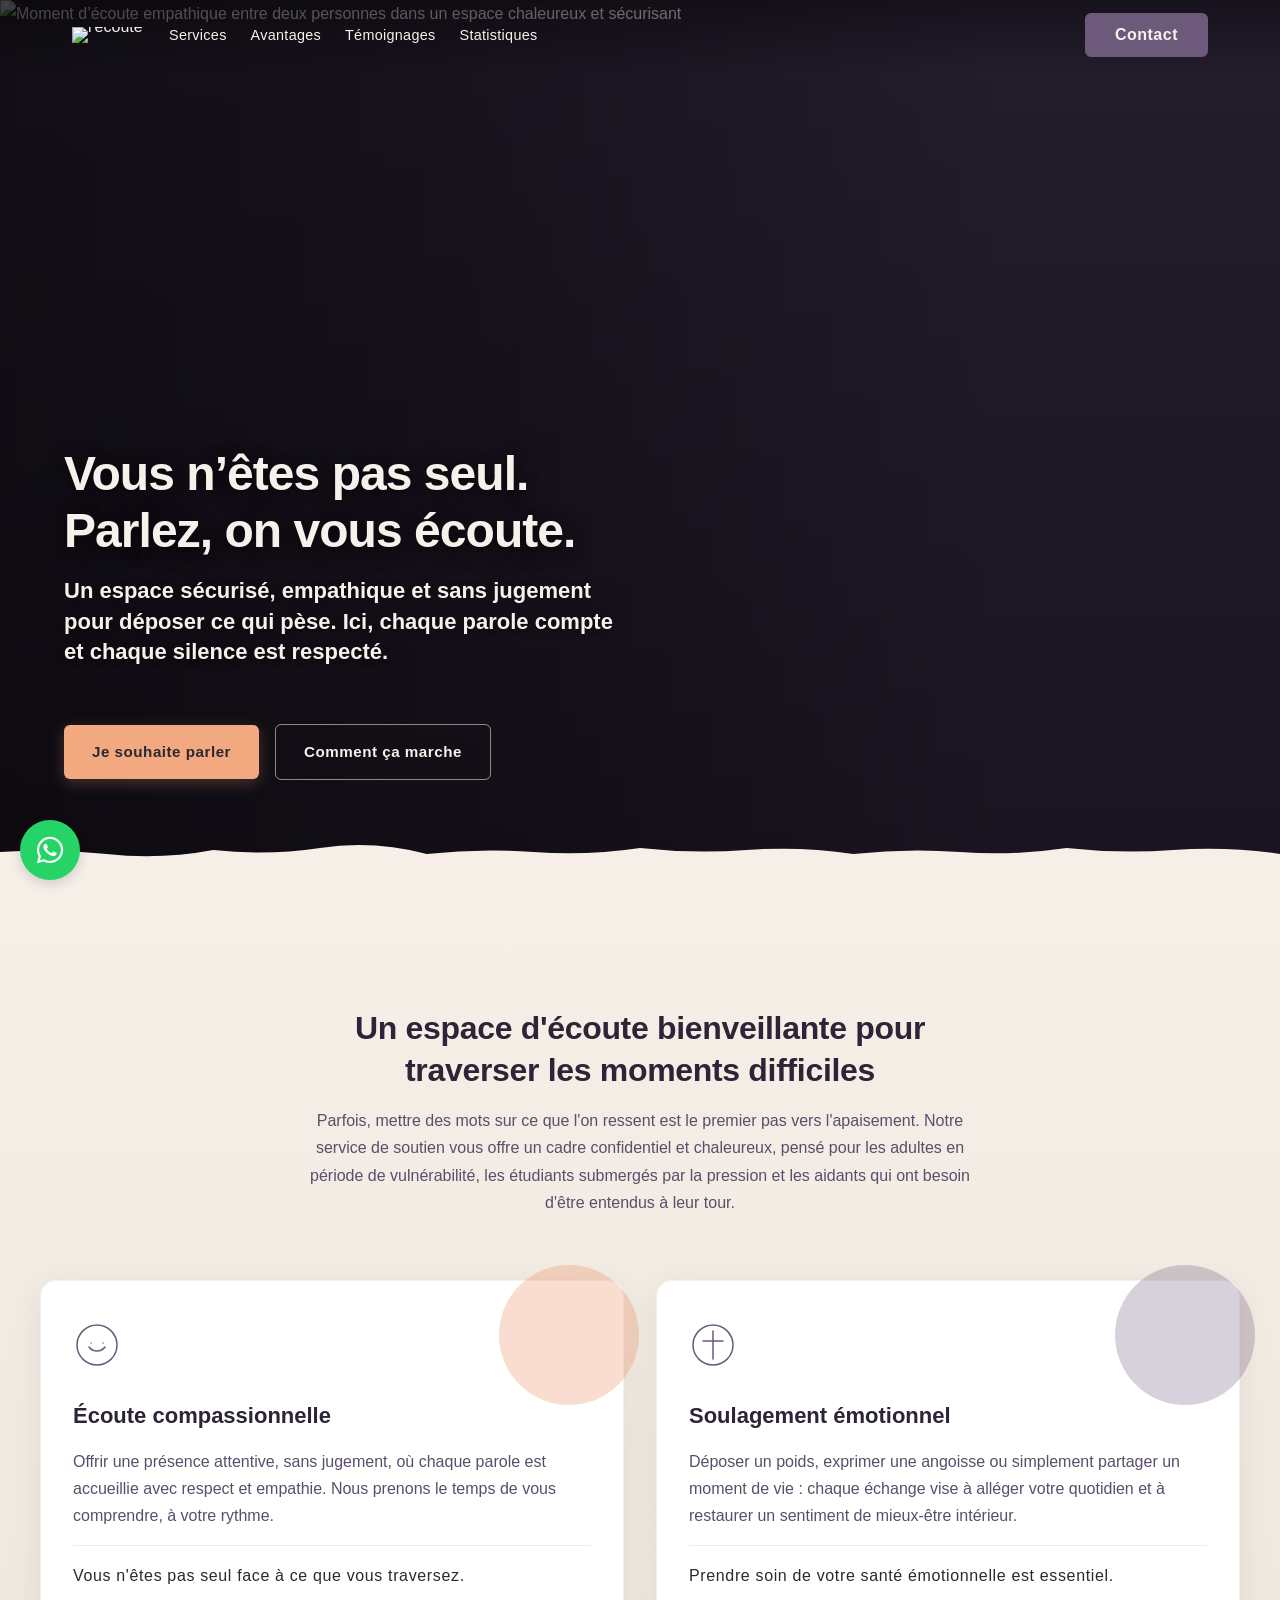
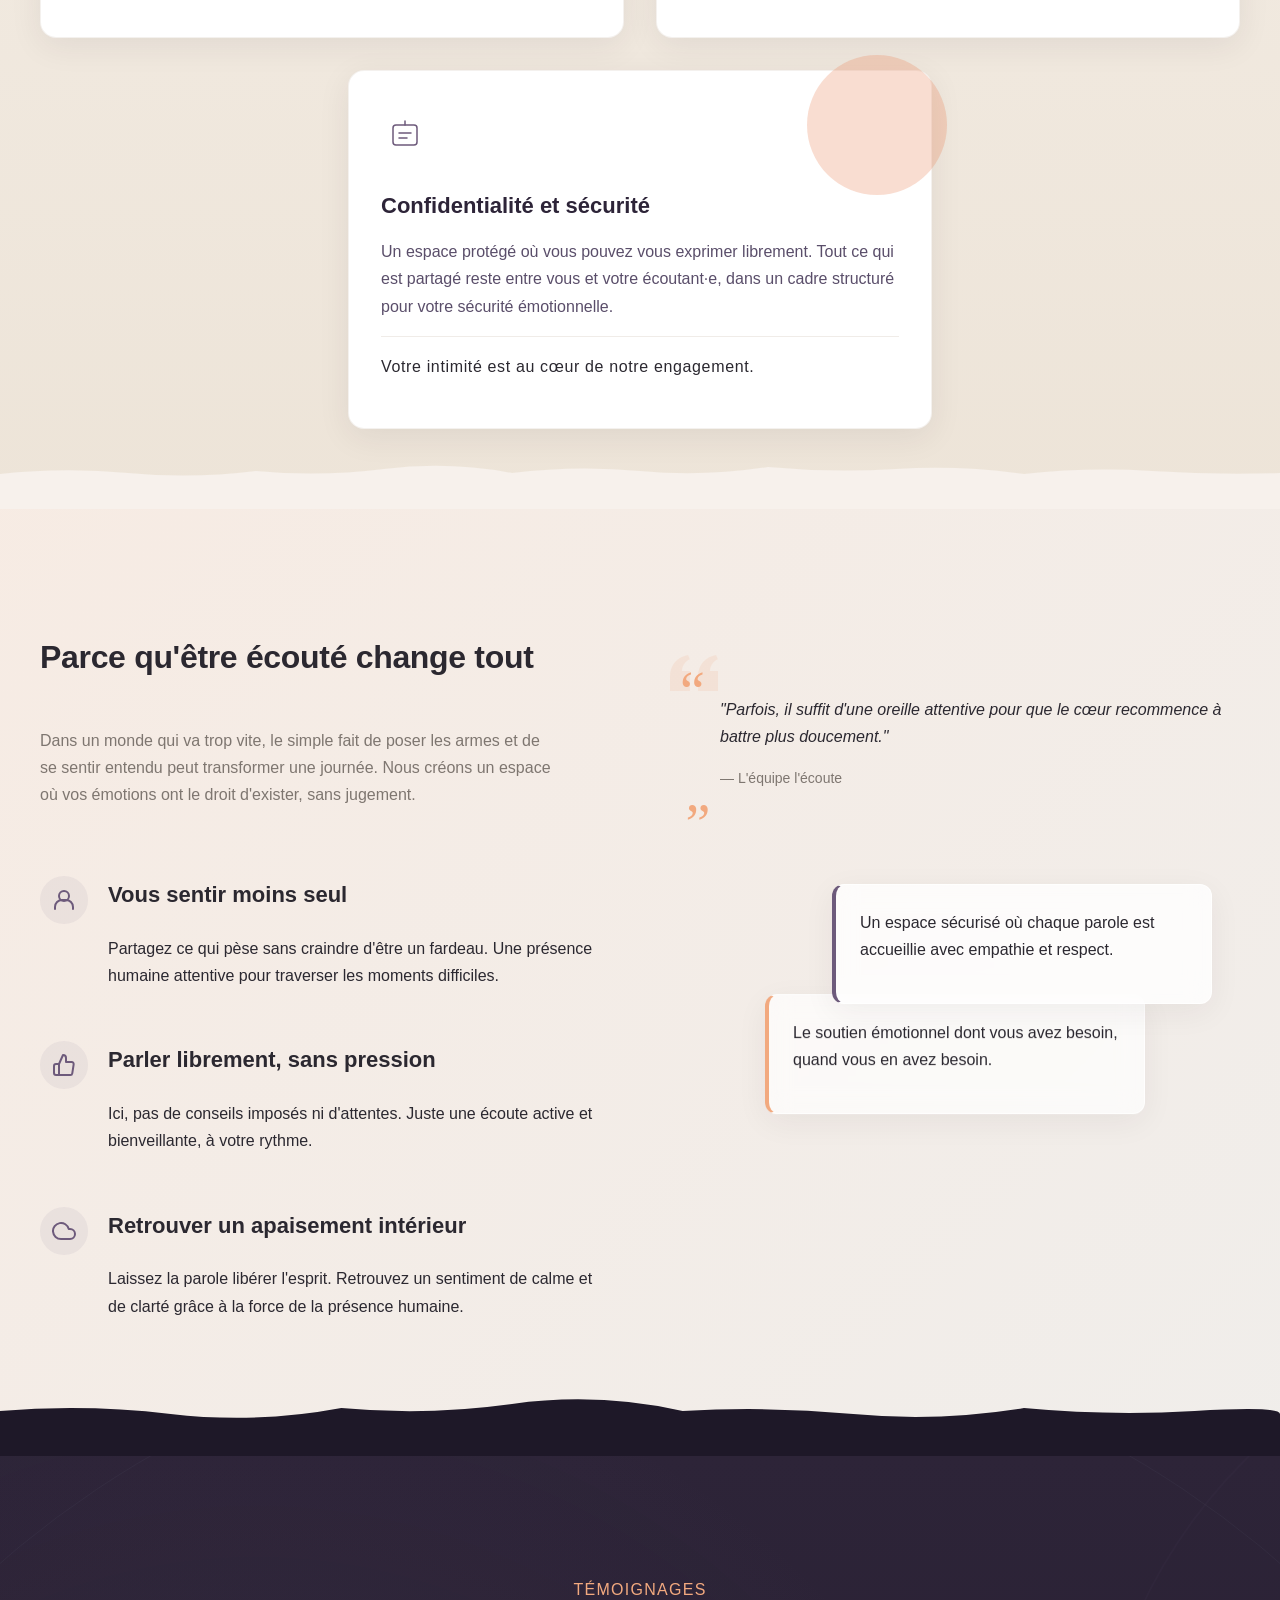
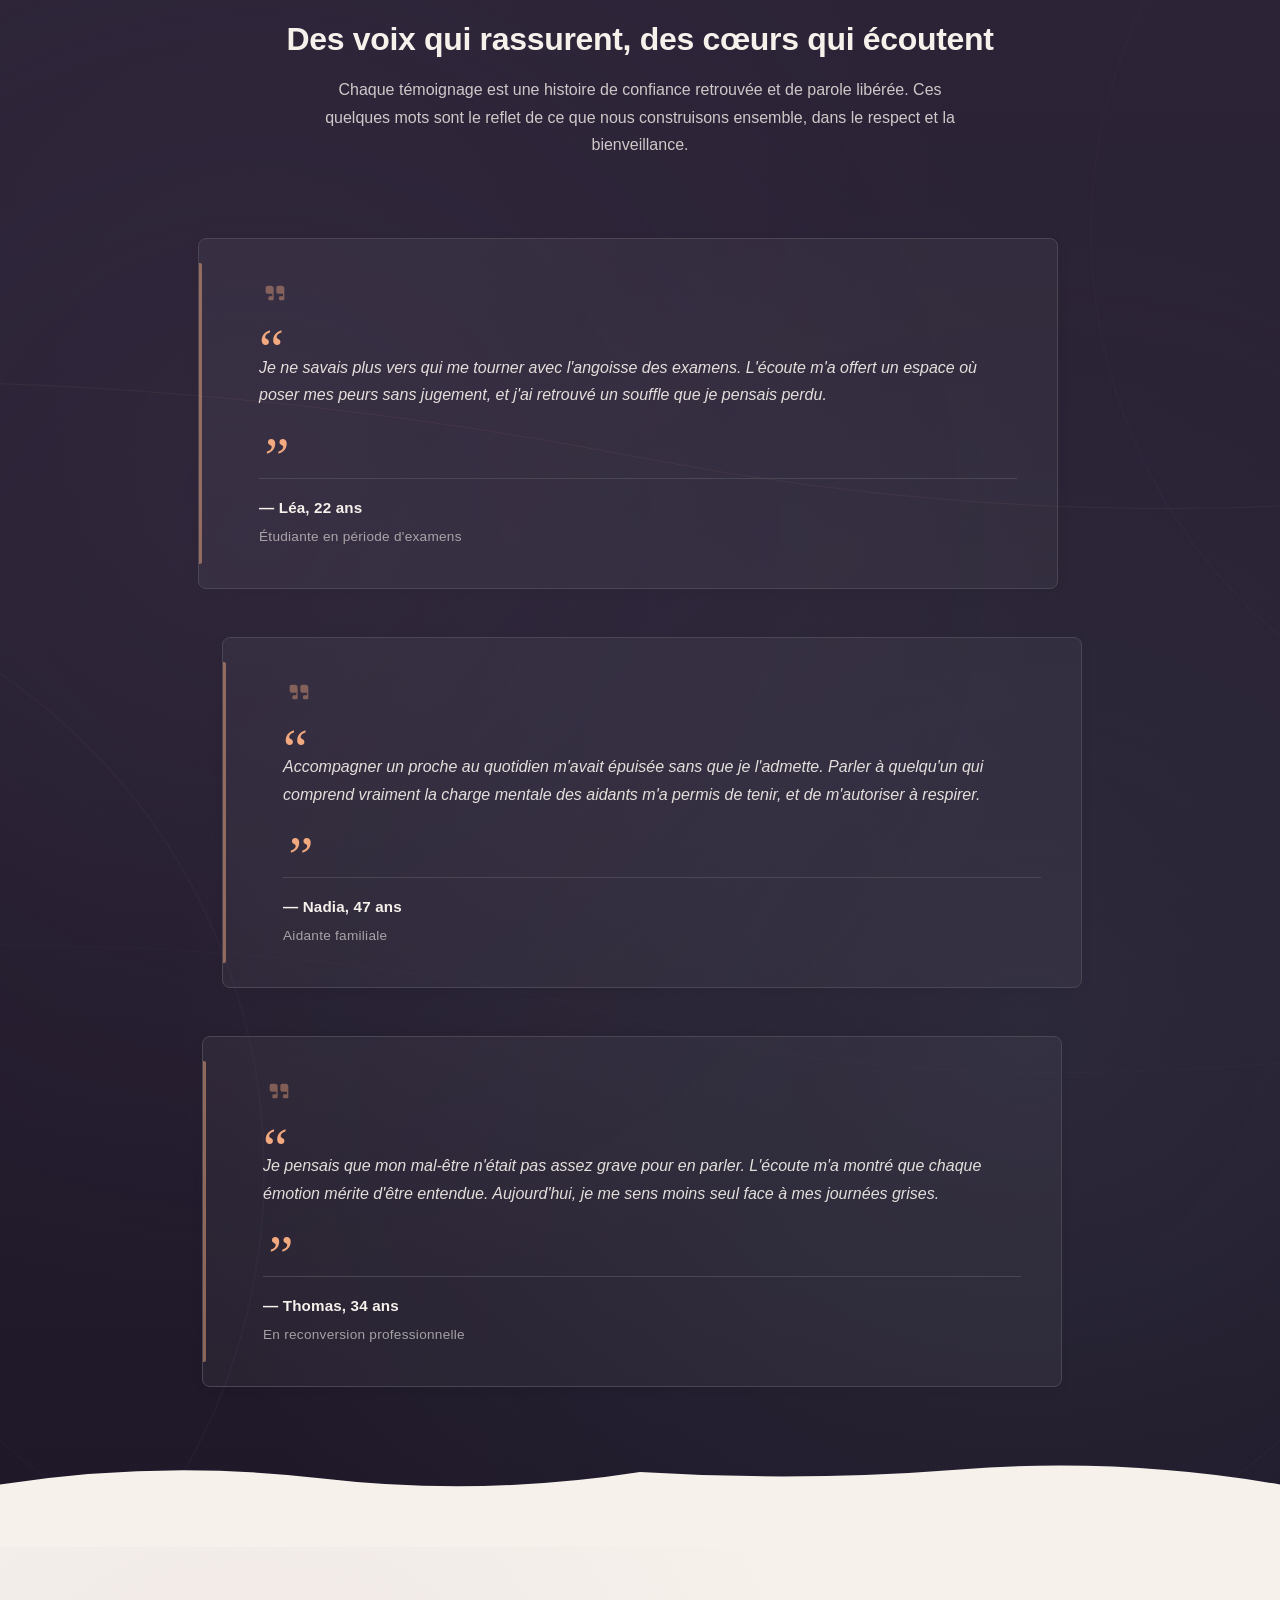
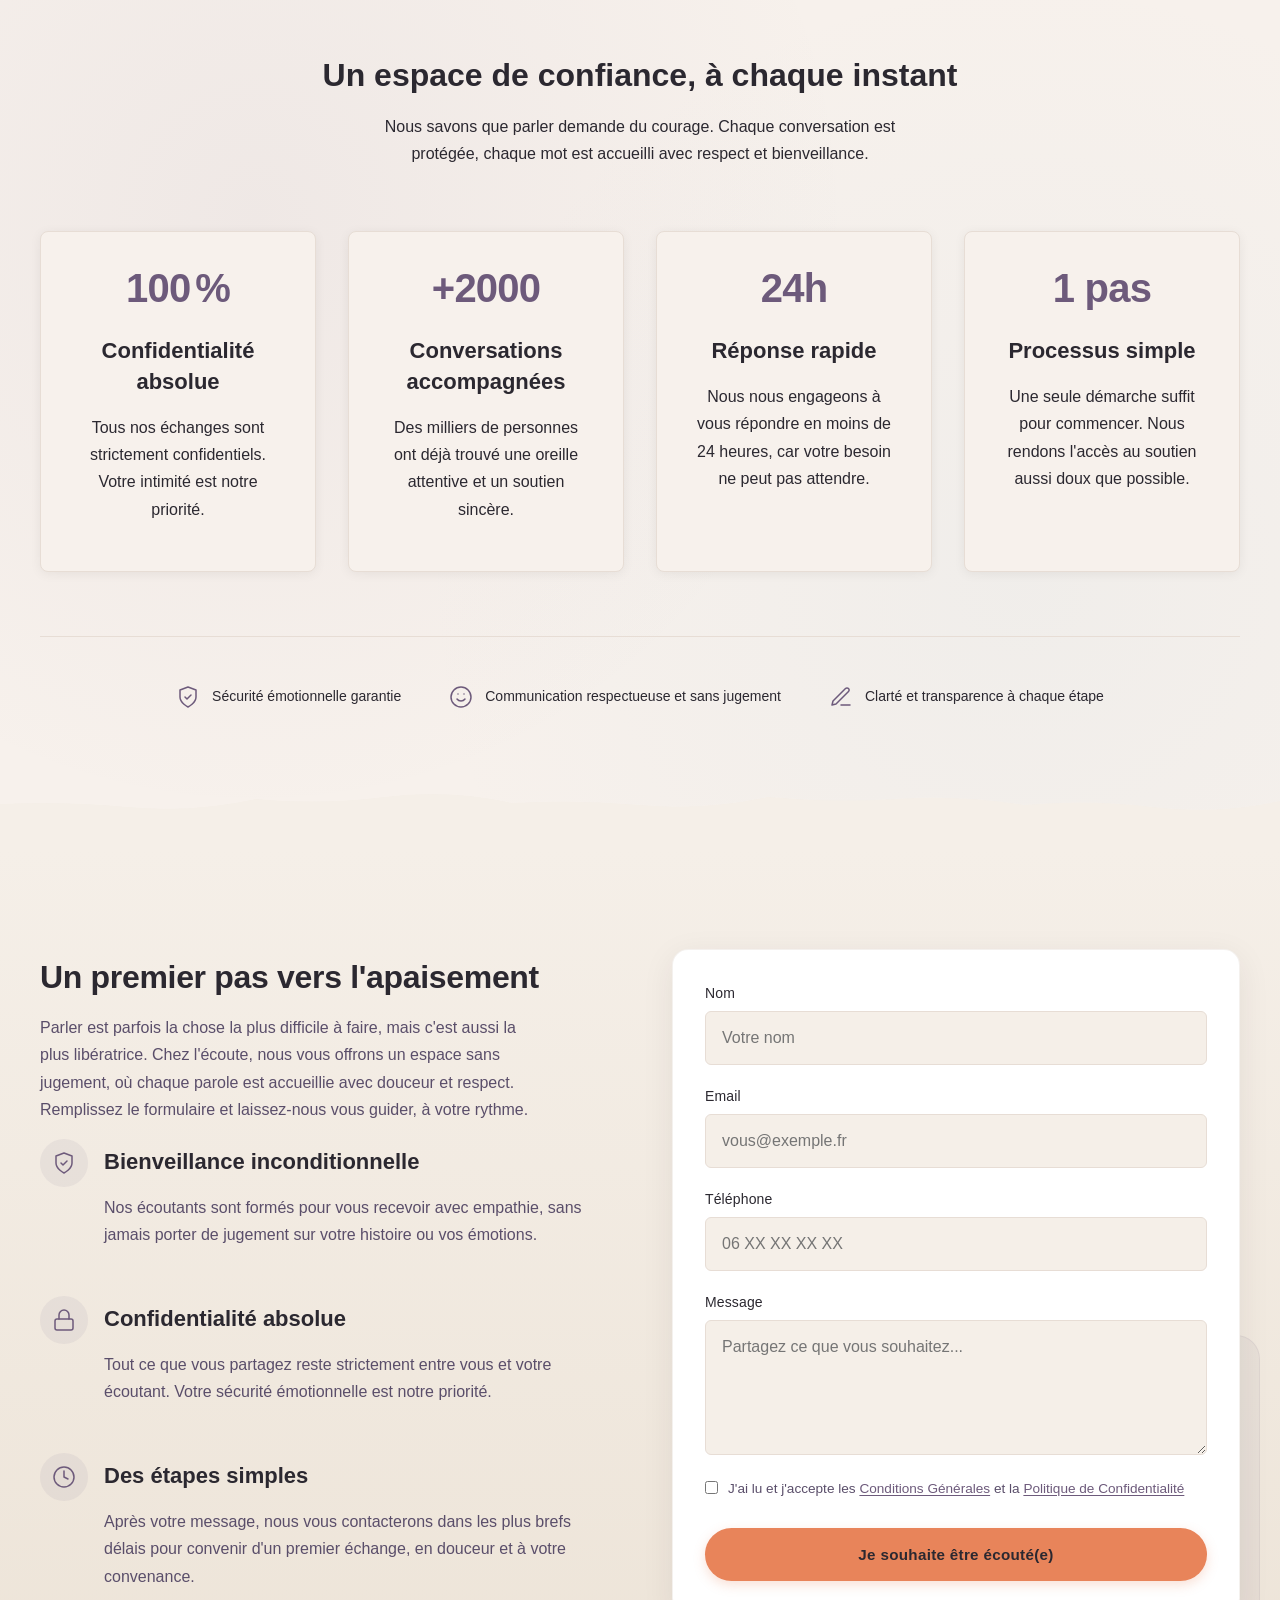
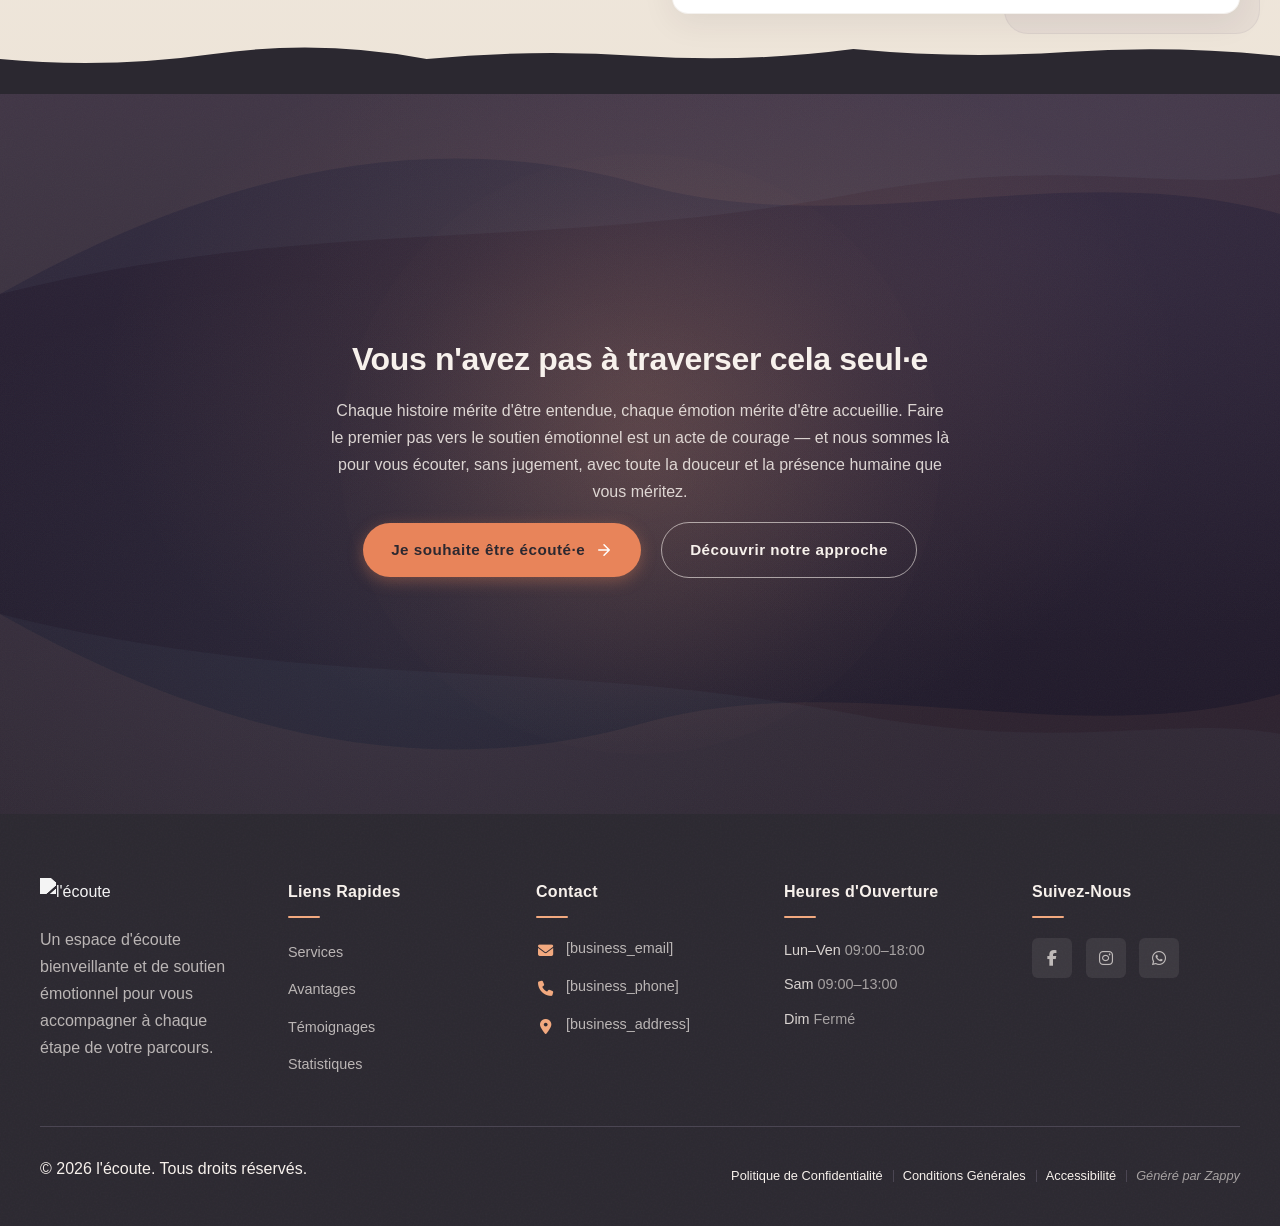
==== commit b7957a55: "Incremental sync: 1 page(s) — text_edit" ====
--- a/index.html
+++ b/index.html
@@ -352,16 +352,16 @@
   <nav class="navbar">
   <button class="mobile-toggle" id="mobileToggle" aria-label="Menu">
     <svg class="hamburger-icon" width="24" height="24" viewBox="0 0 24 24" fill="none">
-      <path d="M3 12h18M3 6h18M3 18h18" stroke="currentColor" stroke-width="2" stroke-linecap="round"/>
+      <path d="M3 12h18M3 6h18M3 18h18" stroke="currentColor" stroke-width="2" stroke-linecap="round"></path>
     </svg>
     <svg class="close-icon" width="24" height="24" viewBox="0 0 24 24" fill="none" style="display: none;">
-      <path d="M18 6L6 18M6 6l12 12" stroke="currentColor" stroke-width="2" stroke-linecap="round"/>
+      <path d="M18 6L6 18M6 6l12 12" stroke="currentColor" stroke-width="2" stroke-linecap="round"></path>
     </svg>
   </button>
   
   <button class="phone-header-btn" data-phone="[business_phone]" aria-label="Call">
     <svg width="20" height="20" viewBox="0 0 24 24" fill="currentColor">
-      <path d="M22 16.92v3a2 2 0 0 1-2.18 2 19.79 19.79 0 0 1-8.63-3.07 19.5 19.5 0 0 1-6-6 19.79 19.79 0 0 1-3.07-8.67A2 2 0 0 1 4.11 2h3a2 2 0 0 1 2 1.72 12.84 12.84 0 0 0 .7 2.81 2 2 0 0 1-.45 2.11L8.09 9.91a16 16 0 0 0 6 6l1.27-1.27a2 2 0 0 1 2.11-.45 12.84 12.84 0 0 0 2.81.7A2 2 0 0 1 22 16.92z"/>
+      <path d="M22 16.92v3a2 2 0 0 1-2.18 2 19.79 19.79 0 0 1-8.63-3.07 19.5 19.5 0 0 1-6-6 19.79 19.79 0 0 1-3.07-8.67A2 2 0 0 1 4.11 2h3a2 2 0 0 1 2 1.72 12.84 12.84 0 0 0 .7 2.81 2 2 0 0 1-.45 2.11L8.09 9.91a16 16 0 0 0 6 6l1.27-1.27a2 2 0 0 1 2.11-.45 12.84 12.84 0 0 0 2.81.7A2 2 0 0 1 22 16.92z"></path>
     </svg>
   </button>
 
@@ -835,7 +835,7 @@
 </script>
   
   <main id="main">
-    <section data-band-index="0" id="hero" class="accueil-hero-section" data-layout-spec="Accueil-hero" data-hero-type="fullscreen-scrim"><div class="accueil-hero-section__bg-wrapper"><img loading="eager" fetchpriority="high" data-hero-bg="true" data-placeholder="accueil-hero-image-1" data-context="A warm, intimate close-up photo of two people sitting in a softly lit room, one listening attentively while the other speaks, with calm expressions. The lighting is gentle with warm amber and plum tones, shot from a slight angle to create a feeling of safety and human connection. Shallow depth of field blurs the background into soft bokeh shapes." width="1200" height="600" src="/assets/site-accueil-hero-image-1.webp" alt="Moment d’écoute empathique entre deux personnes dans un espace chaleureux et sécurisant" class="accueil-hero-section__bg-image"><div class="accueil-hero-section__scrim" aria-hidden="true"></div></div><div class="accueil-hero-section__content"><div class="accueil-hero-section__text-group"><h1 class="accueil-hero-section__headline">Vous n’êtes pas seul.<br>Parlez, on vous écoute.</h1><h3 class="accueil-hero-section__subtitle">Un espace sécurisé, empathique et sans jugement pour déposer ce qui pèse. Ici, chaque parole compte et chaque silence est respecté.</h3></div><div class="accueil-hero-section__cta-group"><a href="/contact" class="accueil-hero-section__cta accueil-hero-section__cta--primary">Je souhaite parler</a><a href="/notre-approche" class="accueil-hero-section__cta accueil-hero-section__cta--secondary">Comment ça marche</a></div></div><div class="accueil-hero-section__divider-wrapper" aria-hidden="true" data-no-icon-edit="true"><svg viewBox="0 0 1440 80" preserveAspectRatio="none" xmlns="http://www.w3.org/2000/svg"><path d="M0,80 L0,32 Q60,28 120,34 T240,30 Q300,36 360,28 T480,34 Q540,28 600,32 T720,28 Q780,34 840,30 T960,34 Q1020,28 1080,32 T1200,28 Q1260,34 1320,30 T1440,34 L1440,80 Z" fill="#F5EFE8"/></svg></div></section>
+    <section data-band-index="0" id="hero" class="accueil-hero-section" data-layout-spec="Accueil-hero" data-hero-type="fullscreen-scrim"><div class="accueil-hero-section__bg-wrapper"><img loading="eager" fetchpriority="high" data-hero-bg="true" data-placeholder="accueil-hero-image-1" data-context="A warm, intimate close-up photo of two people sitting in a softly lit room, one listening attentively while the other speaks, with calm expressions. The lighting is gentle with warm amber and plum tones, shot from a slight angle to create a feeling of safety and human connection. Shallow depth of field blurs the background into soft bokeh shapes." width="1200" height="600" src="/assets/site-accueil-hero-image-1.webp" alt="Moment d’écoute empathique entre deux personnes dans un espace chaleureux et sécurisant" class="accueil-hero-section__bg-image"><div class="accueil-hero-section__scrim" aria-hidden="true"></div></div><div class="accueil-hero-section__content"><div class="accueil-hero-section__text-group"><h1 class="accueil-hero-section__headline">Vous n’êtes pas seul.<br>Parlez, on vous écoute.</h1><h3 class="accueil-hero-section__subtitle">Un espace sécurisé, empathique et sans jugement pour déposer ce qui pèse. Ici, chaque parole compte et chaque silence est respecté.</h3></div><div class="accueil-hero-section__cta-group"><a href="/contact" class="accueil-hero-section__cta accueil-hero-section__cta--primary">Je souhaite parler</a><a href="/notre-approche" class="accueil-hero-section__cta accueil-hero-section__cta--secondary">Comment ça marche</a></div></div><div class="accueil-hero-section__divider-wrapper" aria-hidden="true" data-no-icon-edit="true"><svg viewBox="0 0 1440 80" preserveAspectRatio="none" xmlns="http://www.w3.org/2000/svg"><path d="M0,80 L0,32 Q60,28 120,34 T240,30 Q300,36 360,28 T480,34 Q540,28 600,32 T720,28 Q780,34 840,30 T960,34 Q1020,28 1080,32 T1200,28 Q1260,34 1320,30 T1440,34 L1440,80 Z" fill="#F5EFE8"></path></svg></div></section>
 
 <section data-band-index="1" id="services" class="accueil-services-section" data-layout-spec="Accueil-services">
   <div class="accueil-services-section__container">
@@ -846,57 +846,57 @@
     </div>
 
     <!-- Services Grid -->
-    <div class="accueil-services-section__grid">
+    <div class="accueil-services-section__grid zappy-preserve-css-grid" id="zappy-auto-grid-1782724580724-l5fiyq" data-zappy-auto-grid="true" data-original-item-width="379" data-original-gap="32px" style="--zappy-grid-cols: repeat(auto-fit, minmax(min(100%, 379px), 1fr)); grid-template-columns: repeat(auto-fit, minmax(min(100%, 379px), 1fr)); display: grid; align-items: stretch !important;" data-zappy-explicit-columns="true">
       <!-- Card 1 -->
-      <article class="accueil-services-section__card">
+      <article class="accueil-services-section__card zappy-grid-item-no-stretch" data-grid-item-index="0">
         <div class="accueil-services-section__card-backplate accueil-services-section__card-backplate--peach"></div>
         <div class="accueil-services-section__card-content">
           <div class="accueil-services-section__card-icon" aria-hidden="true">
             <svg data-element-type="icon" data-icon-type="svg" viewBox="0 0 48 48" fill="none" xmlns="http://www.w3.org/2000/svg">
-              <circle cx="24" cy="24" r="20" stroke="currentColor" stroke-width="1.5"/>
-              <path d="M16 26C16 26 19 30 24 30C29 30 32 26 32 26" stroke="currentColor" stroke-width="1.5" stroke-linecap="round"/>
-              <path d="M18 22V22.01" stroke="currentColor" stroke-width="1.5" stroke-linecap="round"/>
-              <path d="M30 22V22.01" stroke="currentColor" stroke-width="1.5" stroke-linecap="round"/>
+              <circle cx="24" cy="24" r="20" stroke="currentColor" stroke-width="1.5"></circle>
+              <path d="M16 26C16 26 19 30 24 30C29 30 32 26 32 26" stroke="currentColor" stroke-width="1.5" stroke-linecap="round"></path>
+              <path d="M18 22V22.01" stroke="currentColor" stroke-width="1.5" stroke-linecap="round"></path>
+              <path d="M30 22V22.01" stroke="currentColor" stroke-width="1.5" stroke-linecap="round"></path>
             </svg>
           </div>
           <h3 class="accueil-services-section__card-title">Écoute compassionnelle</h3>
           <p class="accueil-services-section__card-text">Offrir une présence attentive, sans jugement, où chaque parole est accueillie avec respect et empathie. Nous prenons le temps de vous comprendre, à votre rythme.</p>
-          <p class="accueil-services-section__card-reassurance">Vous n'êtes pas seul·e face à ce que vous traversez.</p>
+          <p class="accueil-services-section__card-reassurance" style="color: rgb(43, 40, 48) !important;">Vous n'êtes pas seul face à ce que vous traversez.</p>
         </div>
       </article>
 
       <!-- Card 2 -->
-      <article class="accueil-services-section__card">
+      <article class="accueil-services-section__card zappy-grid-item-no-stretch" data-grid-item-index="1">
         <div class="accueil-services-section__card-backplate accueil-services-section__card-backplate--lavender"></div>
         <div class="accueil-services-section__card-content">
           <div class="accueil-services-section__card-icon" aria-hidden="true">
             <svg data-element-type="icon" data-icon-type="svg" viewBox="0 0 48 48" fill="none" xmlns="http://www.w3.org/2000/svg">
-              <path d="M24 10V38" stroke="currentColor" stroke-width="1.5" stroke-linecap="round"/>
-              <path d="M14 20H34" stroke="currentColor" stroke-width="1.5" stroke-linecap="round"/>
-              <circle cx="24" cy="24" r="20" stroke="currentColor" stroke-width="1.5"/>
+              <path d="M24 10V38" stroke="currentColor" stroke-width="1.5" stroke-linecap="round"></path>
+              <path d="M14 20H34" stroke="currentColor" stroke-width="1.5" stroke-linecap="round"></path>
+              <circle cx="24" cy="24" r="20" stroke="currentColor" stroke-width="1.5"></circle>
             </svg>
           </div>
           <h3 class="accueil-services-section__card-title">Soulagement émotionnel</h3>
           <p class="accueil-services-section__card-text">Déposer un poids, exprimer une angoisse ou simplement partager un moment de vie : chaque échange vise à alléger votre quotidien et à restaurer un sentiment de mieux-être intérieur.</p>
-          <p class="accueil-services-section__card-reassurance">Prendre soin de votre santé émotionnelle est essentiel.</p>
+          <p class="accueil-services-section__card-reassurance" style="color: rgb(43, 40, 48) !important;">Prendre soin de votre santé émotionnelle est essentiel.</p>
         </div>
       </article>
 
       <!-- Card 3 -->
-      <article class="accueil-services-section__card">
+      <article class="accueil-services-section__card zappy-grid-item-no-stretch" data-grid-item-index="2">
         <div class="accueil-services-section__card-backplate accueil-services-section__card-backplate--peach"></div>
         <div class="accueil-services-section__card-content">
           <div class="accueil-services-section__card-icon" aria-hidden="true">
             <svg data-element-type="icon" data-icon-type="svg" viewBox="0 0 48 48" fill="none" xmlns="http://www.w3.org/2000/svg">
-              <rect x="12" y="14" width="24" height="20" rx="3" stroke="currentColor" stroke-width="1.5"/>
-              <path d="M18 22H30" stroke="currentColor" stroke-width="1.5" stroke-linecap="round"/>
-              <path d="M18 27H26" stroke="currentColor" stroke-width="1.5" stroke-linecap="round"/>
-              <path d="M24 10V14" stroke="currentColor" stroke-width="1.5" stroke-linecap="round"/>
+              <rect x="12" y="14" width="24" height="20" rx="3" stroke="currentColor" stroke-width="1.5"></rect>
+              <path d="M18 22H30" stroke="currentColor" stroke-width="1.5" stroke-linecap="round"></path>
+              <path d="M18 27H26" stroke="currentColor" stroke-width="1.5" stroke-linecap="round"></path>
+              <path d="M24 10V14" stroke="currentColor" stroke-width="1.5" stroke-linecap="round"></path>
             </svg>
           </div>
           <h3 class="accueil-services-section__card-title">Confidentialité et sécurité</h3>
           <p class="accueil-services-section__card-text">Un espace protégé où vous pouvez vous exprimer librement. Tout ce qui est partagé reste entre vous et votre écoutant·e, dans un cadre structuré pour votre sécurité émotionnelle.</p>
-          <p class="accueil-services-section__card-reassurance">Votre intimité est au cœur de notre engagement.</p>
+          <p class="accueil-services-section__card-reassurance" style="color: rgb(43, 40, 48) !important;">Votre intimité est au cœur de notre engagement.</p>
         </div>
       </article>
     </div>
@@ -905,7 +905,7 @@
   <!-- Bottom Divider: Torn Paper Edge -->
   <div class="accueil-services-section__divider-wrapper">
     <svg data-no-icon-edit="true" aria-hidden="true" viewBox="0 0 1200 80" preserveAspectRatio="none" xmlns="http://www.w3.org/2000/svg">
-      <path d="M0,80 L0,45 Q60,38 120,44 T240,42 Q300,48 360,40 T480,44 Q540,36 600,42 T720,38 Q780,44 840,40 T960,45 Q1020,38 1080,42 T1200,44 L1200,80 Z" fill="var(--bg-light)"/>
+      <path d="M0,80 L0,45 Q60,38 120,44 T240,42 Q300,48 360,40 T480,44 Q540,36 600,42 T720,38 Q780,44 840,40 T960,45 Q1020,38 1080,42 T1200,44 L1200,80 Z" fill="var(--bg-light)"></path>
     </svg>
   </div>
 </section>
@@ -920,7 +920,7 @@
       <div class="benefits-list">
         <div class="benefit-item">
           <div class="benefit-item__icon">
-            <svg data-element-type="icon" data-icon-type="svg" width="24" height="24" viewBox="0 0 24 24" fill="none" stroke="currentColor" stroke-width="2" stroke-linecap="round" stroke-linejoin="round"><circle cx="12" cy="8" r="5"/><path d="M3 21v-2a7 7 0 0 1 7-7h4a7 7 0 0 1 7 7v2"/></svg>
+            <svg data-element-type="icon" data-icon-type="svg" width="24" height="24" viewBox="0 0 24 24" fill="none" stroke="currentColor" stroke-width="2" stroke-linecap="round" stroke-linejoin="round"><circle cx="12" cy="8" r="5"></circle><path d="M3 21v-2a7 7 0 0 1 7-7h4a7 7 0 0 1 7 7v2"></path></svg>
           </div>
           <div class="benefit-item__content">
             <h3 class="benefit-item__title">Vous sentir moins seul</h3>
@@ -930,7 +930,7 @@
         
         <div class="benefit-item">
           <div class="benefit-item__icon">
-            <svg data-element-type="icon" data-icon-type="svg" width="24" height="24" viewBox="0 0 24 24" fill="none" stroke="currentColor" stroke-width="2" stroke-linecap="round" stroke-linejoin="round"><path d="M14 9V5a3 3 0 0 0-3-3l-4 9v11h11.28a2 2 0 0 0 2-1.7l1.38-9a2 2 0 0 0-2-2.3H14z"/><path d="M7 22H4a2 2 0 0 1-2-2v-7a2 2 0 0 1 2-2h3"/></svg>
+            <svg data-element-type="icon" data-icon-type="svg" width="24" height="24" viewBox="0 0 24 24" fill="none" stroke="currentColor" stroke-width="2" stroke-linecap="round" stroke-linejoin="round"><path d="M14 9V5a3 3 0 0 0-3-3l-4 9v11h11.28a2 2 0 0 0 2-1.7l1.38-9a2 2 0 0 0-2-2.3H14z"></path><path d="M7 22H4a2 2 0 0 1-2-2v-7a2 2 0 0 1 2-2h3"></path></svg>
           </div>
           <div class="benefit-item__content">
             <h3 class="benefit-item__title">Parler librement, sans pression</h3>
@@ -940,7 +940,7 @@
         
         <div class="benefit-item">
           <div class="benefit-item__icon">
-            <svg data-element-type="icon" data-icon-type="svg" width="24" height="24" viewBox="0 0 24 24" fill="none" stroke="currentColor" stroke-width="2" stroke-linecap="round" stroke-linejoin="round"><path d="M18 10h-1.26A8 8 0 1 0 9 20h9a5 5 0 0 0 0-10z"/></svg>
+            <svg data-element-type="icon" data-icon-type="svg" width="24" height="24" viewBox="0 0 24 24" fill="none" stroke="currentColor" stroke-width="2" stroke-linecap="round" stroke-linejoin="round"><path d="M18 10h-1.26A8 8 0 1 0 9 20h9a5 5 0 0 0 0-10z"></path></svg>
           </div>
           <div class="benefit-item__content">
             <h3 class="benefit-item__title">Retrouver un apaisement intérieur</h3>
@@ -953,7 +953,7 @@
     <!-- END Column -->
     <div class="benefits-end">
       <blockquote class="benefits-quote">
-        <svg class="benefits-quote__mark" data-element-type="icon" data-icon-type="svg" width="48" height="48" viewBox="0 0 24 24" fill="currentColor" opacity="0.15"><path d="M14.017 21v-7.391c0-5.704 3.731-9.57 8.983-10.609l.995 2.151c-2.432.917-3.995 3.638-3.995 5.849h4v10h-9.983zm-14.017 0v-7.391c0-5.704 3.748-9.57 9-10.609l.996 2.151c-2.433.917-3.996 3.638-3.996 5.849h3.983v10h-9.983z"/></svg>
+        <svg class="benefits-quote__mark" data-element-type="icon" data-icon-type="svg" width="48" height="48" viewBox="0 0 24 24" fill="currentColor" opacity="0.15"><path d="M14.017 21v-7.391c0-5.704 3.731-9.57 8.983-10.609l.995 2.151c-2.432.917-3.995 3.638-3.995 5.849h4v10h-9.983zm-14.017 0v-7.391c0-5.704 3.748-9.57 9-10.609l.996 2.151c-2.433.917-3.996 3.638-3.996 5.849h3.983v10h-9.983z"></path></svg>
         <p class="benefits-quote__text">"Parfois, il suffit d'une oreille attentive pour que le cœur recommence à battre plus doucement."</p>
         <footer class="benefits-quote__author">— L'équipe l'écoute</footer>
       </blockquote>
@@ -974,12 +974,12 @@
     <svg data-no-icon-edit="true" aria-hidden="true" viewBox="0 0 1200 80" preserveAspectRatio="none" xmlns="http://www.w3.org/2000/svg">
       <defs>
         <linearGradient id="benefitsWash" x1="0%" y1="0%" x2="100%" y2="0%">
-          <stop offset="0%" stop-color="var(--accent)" stop-opacity="0.3"/>
-          <stop offset="50%" stop-color="var(--secondary)" stop-opacity="0.2"/>
-          <stop offset="100%" stop-color="var(--bg-dark)" stop-opacity="0.1"/>
+          <stop offset="0%" stop-color="var(--accent)" stop-opacity="0.3"></stop>
+          <stop offset="50%" stop-color="var(--secondary)" stop-opacity="0.2"></stop>
+          <stop offset="100%" stop-color="var(--bg-dark)" stop-opacity="0.1"></stop>
         </linearGradient>
       </defs>
-      <path d="M0,80 L0,35 Q80,28 160,38 T320,32 Q400,40 480,28 T640,35 Q720,30 800,38 T960,32 Q1040,40 1120,35 T1200,38 L1200,80 Z" fill="#1E1828"/>
+      <path d="M0,80 L0,35 Q80,28 160,38 T320,32 Q400,40 480,28 T640,35 Q720,30 800,38 T960,32 Q1040,40 1120,35 T1200,38 L1200,80 Z" fill="#1E1828"></path>
     </svg>
   </div>
 </section>
@@ -988,11 +988,11 @@
   <!-- Decorative background resonance lines -->
   <div class="accueil-testimonials-section__bg-lines" aria-hidden="true">
     <svg data-no-icon-edit="true" aria-hidden="true" viewBox="0 0 1440 900" preserveAspectRatio="xMidYMid slice" xmlns="http://www.w3.org/2000/svg">
-      <circle cx="200" cy="700" r="320" fill="none" stroke="var(--primary)" stroke-width="1" opacity="0.08"/>
-      <circle cx="1240" cy="200" r="280" fill="none" stroke="var(--primary)" stroke-width="1" opacity="0.06"/>
-      <circle cx="720" cy="450" r="520" fill="none" stroke="var(--secondary)" stroke-width="0.5" opacity="0.05"/>
-      <path d="M 0,300 Q 360,250 720,320 T 1440,280" fill="none" stroke="var(--accent)" stroke-width="0.5" opacity="0.07"/>
-      <path d="M 0,600 Q 480,550 720,620 T 1440,580" fill="none" stroke="var(--primary)" stroke-width="0.5" opacity="0.06"/>
+      <circle cx="200" cy="700" r="320" fill="none" stroke="var(--primary)" stroke-width="1" opacity="0.08"></circle>
+      <circle cx="1240" cy="200" r="280" fill="none" stroke="var(--primary)" stroke-width="1" opacity="0.06"></circle>
+      <circle cx="720" cy="450" r="520" fill="none" stroke="var(--secondary)" stroke-width="0.5" opacity="0.05"></circle>
+      <path d="M 0,300 Q 360,250 720,320 T 1440,280" fill="none" stroke="var(--accent)" stroke-width="0.5" opacity="0.07"></path>
+      <path d="M 0,600 Q 480,550 720,620 T 1440,580" fill="none" stroke="var(--primary)" stroke-width="0.5" opacity="0.06"></path>
     </svg>
   </div>
 
@@ -1012,7 +1012,7 @@
         <div class="accueil-testimonials-section__card-accent" aria-hidden="true"></div>
         <figure class="accueil-testimonials-section__quote">
           <svg class="accueil-testimonials-section__quote-icon" data-element-type="icon" data-icon-type="svg" width="32" height="32" viewBox="0 0 24 24" fill="none" xmlns="http://www.w3.org/2000/svg">
-            <path d="M10 11H6.5C5.67 11 5 10.33 5 9.5V6.5C5 5.67 5.67 5 6.5 5H9C10.1 5 11 5.9 11 7V15C11 15.55 10.55 16 10 16H8C7.45 16 7 15.55 7 15V14C7 13.45 7.45 13 8 13H10V11ZM18 11H14.5C13.67 11 13 10.33 13 9.5V6.5C13 5.67 13.67 5 14.5 5H17C18.1 5 19 5.9 19 7V15C19 15.55 18.55 16 18 16H16C15.45 16 15 15.55 15 15V14C15 13.45 15.45 13 16 13H18V11Z" fill="currentColor" opacity="0.6"/>
+            <path d="M10 11H6.5C5.67 11 5 10.33 5 9.5V6.5C5 5.67 5.67 5 6.5 5H9C10.1 5 11 5.9 11 7V15C11 15.55 10.55 16 10 16H8C7.45 16 7 15.55 7 15V14C7 13.45 7.45 13 8 13H10V11ZM18 11H14.5C13.67 11 13 10.33 13 9.5V6.5C13 5.67 13.67 5 14.5 5H17C18.1 5 19 5.9 19 7V15C19 15.55 18.55 16 18 16H16C15.45 16 15 15.55 15 15V14C15 13.45 15.45 13 16 13H18V11Z" fill="currentColor" opacity="0.6"></path>
           </svg>
           <blockquote>
             <p>Je ne savais plus vers qui me tourner avec l'angoisse des examens. L'écoute m'a offert un espace où poser mes peurs sans jugement, et j'ai retrouvé un souffle que je pensais perdu.</p>
@@ -1029,7 +1029,7 @@
         <div class="accueil-testimonials-section__card-accent" aria-hidden="true"></div>
         <figure class="accueil-testimonials-section__quote">
           <svg class="accueil-testimonials-section__quote-icon" data-element-type="icon" data-icon-type="svg" width="32" height="32" viewBox="0 0 24 24" fill="none" xmlns="http://www.w3.org/2000/svg">
-            <path d="M10 11H6.5C5.67 11 5 10.33 5 9.5V6.5C5 5.67 5.67 5 6.5 5H9C10.1 5 11 5.9 11 7V15C11 15.55 10.55 16 10 16H8C7.45 16 7 15.55 7 15V14C7 13.45 7.45 13 8 13H10V11ZM18 11H14.5C13.67 11 13 10.33 13 9.5V6.5C13 5.67 13.67 5 14.5 5H17C18.1 5 19 5.9 19 7V15C19 15.55 18.55 16 18 16H16C15.45 16 15 15.55 15 15V14C15 13.45 15.45 13 16 13H18V11Z" fill="currentColor" opacity="0.6"/>
+            <path d="M10 11H6.5C5.67 11 5 10.33 5 9.5V6.5C5 5.67 5.67 5 6.5 5H9C10.1 5 11 5.9 11 7V15C11 15.55 10.55 16 10 16H8C7.45 16 7 15.55 7 15V14C7 13.45 7.45 13 8 13H10V11ZM18 11H14.5C13.67 11 13 10.33 13 9.5V6.5C13 5.67 13.67 5 14.5 5H17C18.1 5 19 5.9 19 7V15C19 15.55 18.55 16 18 16H16C15.45 16 15 15.55 15 15V14C15 13.45 15.45 13 16 13H18V11Z" fill="currentColor" opacity="0.6"></path>
           </svg>
           <blockquote>
             <p>Accompagner un proche au quotidien m'avait épuisée sans que je l'admette. Parler à quelqu'un qui comprend vraiment la charge mentale des aidants m'a permis de tenir, et de m'autoriser à respirer.</p>
@@ -1046,7 +1046,7 @@
         <div class="accueil-testimonials-section__card-accent" aria-hidden="true"></div>
         <figure class="accueil-testimonials-section__quote">
           <svg class="accueil-testimonials-section__quote-icon" data-element-type="icon" data-icon-type="svg" width="32" height="32" viewBox="0 0 24 24" fill="none" xmlns="http://www.w3.org/2000/svg">
-            <path d="M10 11H6.5C5.67 11 5 10.33 5 9.5V6.5C5 5.67 5.67 5 6.5 5H9C10.1 5 11 5.9 11 7V15C11 15.55 10.55 16 10 16H8C7.45 16 7 15.55 7 15V14C7 13.45 7.45 13 8 13H10V11ZM18 11H14.5C13.67 11 13 10.33 13 9.5V6.5C13 5.67 13.67 5 14.5 5H17C18.1 5 19 5.9 19 7V15C19 15.55 18.55 16 18 16H16C15.45 16 15 15.55 15 15V14C15 13.45 15.45 13 16 13H18V11Z" fill="currentColor" opacity="0.6"/>
+            <path d="M10 11H6.5C5.67 11 5 10.33 5 9.5V6.5C5 5.67 5.67 5 6.5 5H9C10.1 5 11 5.9 11 7V15C11 15.55 10.55 16 10 16H8C7.45 16 7 15.55 7 15V14C7 13.45 7.45 13 8 13H10V11ZM18 11H14.5C13.67 11 13 10.33 13 9.5V6.5C13 5.67 13.67 5 14.5 5H17C18.1 5 19 5.9 19 7V15C19 15.55 18.55 16 18 16H16C15.45 16 15 15.55 15 15V14C15 13.45 15.45 13 16 13H18V11Z" fill="currentColor" opacity="0.6"></path>
           </svg>
           <blockquote>
             <p>Je pensais que mon mal-être n'était pas assez grave pour en parler. L'écoute m'a montré que chaque émotion mérite d'être entendue. Aujourd'hui, je me sens moins seul face à mes journées grises.</p>
@@ -1063,7 +1063,7 @@
   <!-- Bottom divider: smooth upward arc -->
   <div class="accueil-testimonials-section__divider-wrapper">
     <svg data-no-icon-edit="true" aria-hidden="true" viewBox="0 0 1200 80" preserveAspectRatio="none" xmlns="http://www.w3.org/2000/svg">
-      <path d="M0,80 L0,30 Q150,10 300,25 T600,20 Q750,28 900,18 T1200,30 L1200,80 Z" fill="var(--bg-light)"/>
+      <path d="M0,80 L0,30 Q150,10 300,25 T600,20 Q750,28 900,18 T1200,30 L1200,80 Z" fill="var(--bg-light)"></path>
     </svg>
   </div>
 </section>
@@ -1104,24 +1104,24 @@
     <div class="accueil-stats-section__reassurance">
       <div class="accueil-stats-section__reassurance-item">
         <svg class="accueil-stats-section__reassurance-icon" data-element-type="icon" data-icon-type="svg" viewBox="0 0 24 24" fill="none" stroke="currentColor" stroke-width="1.5" stroke-linecap="round" stroke-linejoin="round">
-          <path d="M12 22s8-4 8-10V5l-8-3-8 3v7c0 6 8 10 8 10z"/>
-          <path d="M9 12l2 2 4-4"/>
+          <path d="M12 22s8-4 8-10V5l-8-3-8 3v7c0 6 8 10 8 10z"></path>
+          <path d="M9 12l2 2 4-4"></path>
         </svg>
         <span class="accueil-stats-section__reassurance-text">Sécurité émotionnelle garantie</span>
       </div>
       <div class="accueil-stats-section__reassurance-item">
         <svg class="accueil-stats-section__reassurance-icon" data-element-type="icon" data-icon-type="svg" viewBox="0 0 24 24" fill="none" stroke="currentColor" stroke-width="1.5" stroke-linecap="round" stroke-linejoin="round">
-          <circle cx="12" cy="12" r="10"/>
-          <path d="M8 14s1.5 2 4 2 4-2 4-2"/>
-          <line x1="9" y1="9" x2="9.01" y2="9"/>
-          <line x1="15" y1="9" x2="15.01" y2="9"/>
+          <circle cx="12" cy="12" r="10"></circle>
+          <path d="M8 14s1.5 2 4 2 4-2 4-2"></path>
+          <line x1="9" y1="9" x2="9.01" y2="9"></line>
+          <line x1="15" y1="9" x2="15.01" y2="9"></line>
         </svg>
         <span class="accueil-stats-section__reassurance-text">Communication respectueuse et sans jugement</span>
       </div>
       <div class="accueil-stats-section__reassurance-item">
         <svg class="accueil-stats-section__reassurance-icon" data-element-type="icon" data-icon-type="svg" viewBox="0 0 24 24" fill="none" stroke="currentColor" stroke-width="1.5" stroke-linecap="round" stroke-linejoin="round">
-          <path d="M12 20h9"/>
-          <path d="M16.5 3.5a2.121 2.121 0 0 1 3 3L7 19l-4 1 1-4L16.5 3.5z"/>
+          <path d="M12 20h9"></path>
+          <path d="M16.5 3.5a2.121 2.121 0 0 1 3 3L7 19l-4 1 1-4L16.5 3.5z"></path>
         </svg>
         <span class="accueil-stats-section__reassurance-text">Clarté et transparence à chaque étape</span>
       </div>
@@ -1131,7 +1131,7 @@
   <!-- Bottom divider -->
   <div class="accueil-stats-section__divider-wrapper">
     <svg data-no-icon-edit="true" aria-hidden="true" viewBox="0 0 1200 80" preserveAspectRatio="none" xmlns="http://www.w3.org/2000/svg">
-      <path d="M0,80 L0,35 Q60,32 120,38 T240,30 Q300,36 360,28 T480,34 Q540,30 600,36 T720,28 Q780,34 840,30 T960,36 Q1020,30 1080,38 T1200,32 L1200,80 Z" fill="#F5EFE8"/>
+      <path d="M0,80 L0,35 Q60,32 120,38 T240,30 Q300,36 360,28 T480,34 Q540,30 600,36 T720,28 Q780,34 840,30 T960,36 Q1020,30 1080,38 T1200,32 L1200,80 Z" fill="#F5EFE8"></path>
     </svg>
   </div>
 </section>
@@ -1147,7 +1147,7 @@
       <ul class="accueil-contact-section__reassurance-list">
         <li class="accueil-contact-section__reassurance-item">
           <div class="accueil-contact-section__reassurance-icon-wrap">
-            <svg data-element-type="icon" data-icon-type="svg" class="accueil-contact-section__reassurance-icon" viewBox="0 0 24 24" fill="none" stroke="currentColor" stroke-width="1.5" stroke-linecap="round" stroke-linejoin="round"><path d="M12 22s8-4 8-10V5l-8-3-8 3v7c0 6 8 10 8 10z"/><path d="m9 12 2 2 4-4"/></svg>
+            <svg data-element-type="icon" data-icon-type="svg" class="accueil-contact-section__reassurance-icon" viewBox="0 0 24 24" fill="none" stroke="currentColor" stroke-width="1.5" stroke-linecap="round" stroke-linejoin="round"><path d="M12 22s8-4 8-10V5l-8-3-8 3v7c0 6 8 10 8 10z"></path><path d="m9 12 2 2 4-4"></path></svg>
           </div>
           <div class="accueil-contact-section__reassurance-text">
             <h3 class="accueil-contact-section__reassurance-title">Bienveillance inconditionnelle</h3>
@@ -1156,7 +1156,7 @@
         </li>
         <li class="accueil-contact-section__reassurance-item">
           <div class="accueil-contact-section__reassurance-icon-wrap">
-            <svg data-element-type="icon" data-icon-type="svg" class="accueil-contact-section__reassurance-icon" viewBox="0 0 24 24" fill="none" stroke="currentColor" stroke-width="1.5" stroke-linecap="round" stroke-linejoin="round"><rect x="3" y="11" width="18" height="11" rx="2" ry="2"/><path d="M7 11V7a5 5 0 0 1 10 0v4"/></svg>
+            <svg data-element-type="icon" data-icon-type="svg" class="accueil-contact-section__reassurance-icon" viewBox="0 0 24 24" fill="none" stroke="currentColor" stroke-width="1.5" stroke-linecap="round" stroke-linejoin="round"><rect x="3" y="11" width="18" height="11" rx="2" ry="2"></rect><path d="M7 11V7a5 5 0 0 1 10 0v4"></path></svg>
           </div>
           <div class="accueil-contact-section__reassurance-text">
             <h3 class="accueil-contact-section__reassurance-title">Confidentialité absolue</h3>
@@ -1165,7 +1165,7 @@
         </li>
         <li class="accueil-contact-section__reassurance-item">
           <div class="accueil-contact-section__reassurance-icon-wrap">
-            <svg data-element-type="icon" data-icon-type="svg" class="accueil-contact-section__reassurance-icon" viewBox="0 0 24 24" fill="none" stroke="currentColor" stroke-width="1.5" stroke-linecap="round" stroke-linejoin="round"><circle cx="12" cy="12" r="10"/><polyline points="12 6 12 12 16 14"/></svg>
+            <svg data-element-type="icon" data-icon-type="svg" class="accueil-contact-section__reassurance-icon" viewBox="0 0 24 24" fill="none" stroke="currentColor" stroke-width="1.5" stroke-linecap="round" stroke-linejoin="round"><circle cx="12" cy="12" r="10"></circle><polyline points="12 6 12 12 16 14"></polyline></svg>
           </div>
           <div class="accueil-contact-section__reassurance-text">
             <h3 class="accueil-contact-section__reassurance-title">Des étapes simples</h3>
@@ -1181,11 +1181,11 @@
         <form class="contact-form">
           <div class="contact-form__field">
             <label for="contact-name" class="contact-form__label">Nom</label>
-            <input type="text" id="contact-name" name="name" placeholder="Votre nom" class="contact-form__input" required>
+            <input type="text" id="contact-name" name="name" placeholder="Votre nom" class="contact-form__input" required="">
           </div>
           <div class="contact-form__field">
             <label for="contact-email" class="contact-form__label">Email</label>
-            <input type="email" id="contact-email" name="email" placeholder="vous@exemple.fr" class="contact-form__input" required>
+            <input type="email" id="contact-email" name="email" placeholder="vous@exemple.fr" class="contact-form__input" required="">
           </div>
           <div class="contact-form__field">
             <label for="contact-phone" class="contact-form__label">Téléphone</label>
@@ -1193,11 +1193,11 @@
           </div>
           <div class="contact-form__field">
             <label for="contact-message" class="contact-form__label">Message</label>
-            <textarea id="contact-message" name="message" rows="4" placeholder="Partagez ce que vous souhaitez..." class="contact-form__textarea" required></textarea>
+            <textarea id="contact-message" name="message" rows="4" placeholder="Partagez ce que vous souhaitez..." class="contact-form__textarea" required=""></textarea>
           </div>
           <div class="privacy-consent">
             <label class="privacy-consent-label">
-              <input type="checkbox" name="privacy_consent" class="privacy-consent-checkbox" required>
+              <input type="checkbox" name="privacy_consent" class="privacy-consent-checkbox" required="">
               <span>J'ai lu et j'accepte les <a href="/terms" target="_blank">Conditions Générales</a> et la <a href="/privacy" target="_blank">Politique de Confidentialité</a></span>
             </label>
           </div>
@@ -1214,11 +1214,11 @@
     <svg data-no-icon-edit="true" aria-hidden="true" viewBox="0 0 1200 80" preserveAspectRatio="none" xmlns="http://www.w3.org/2000/svg">
       <defs>
         <linearGradient id="dividerGradient" x1="0%" y1="0%" x2="100%" y2="0%">
-          <stop offset="0%" stop-color="#6D5A7B"/>
-          <stop offset="100%" stop-color="#2B2830"/>
+          <stop offset="0%" stop-color="#6D5A7B"></stop>
+          <stop offset="100%" stop-color="#2B2830"></stop>
         </linearGradient>
       </defs>
-      <path d="M0,80 L0,45 Q100,55 200,40 T400,45 Q500,35 600,42 T800,35 Q900,45 1000,38 T1200,42 L1200,80 Z" fill="#2B2830"/>
+      <path d="M0,80 L0,45 Q100,55 200,40 T400,45 Q500,35 600,42 T800,35 Q900,45 1000,38 T1200,42 L1200,80 Z" fill="#2B2830"></path>
     </svg>
   </div>
 </section>
@@ -1227,16 +1227,16 @@
   <!-- Abstract wave/contour motifs at low opacity near the top -->
   <div class="accueil-cta-section__decor-top" aria-hidden="true">
     <svg data-no-icon-edit="true" aria-hidden="true" viewBox="0 0 1200 200" preserveAspectRatio="none" xmlns="http://www.w3.org/2000/svg">
-      <path d="M0,200 C200,80 400,30 600,90 C800,150 1000,60 1200,120 L1200,0 L0,0 Z" fill="var(--accent)" opacity="0.07"/>
-      <path d="M0,200 C300,120 500,160 800,100 C1000,60 1100,100 1200,80 L1200,0 L0,0 Z" fill="var(--secondary)" opacity="0.05"/>
+      <path d="M0,200 C200,80 400,30 600,90 C800,150 1000,60 1200,120 L1200,0 L0,0 Z" fill="var(--accent)" opacity="0.07"></path>
+      <path d="M0,200 C300,120 500,160 800,100 C1000,60 1100,100 1200,80 L1200,0 L0,0 Z" fill="var(--secondary)" opacity="0.05"></path>
     </svg>
   </div>
 
   <!-- Abstract wave/contour motifs at low opacity near the bottom -->
   <div class="accueil-cta-section__decor-bottom" aria-hidden="true">
     <svg data-no-icon-edit="true" aria-hidden="true" viewBox="0 0 1200 200" preserveAspectRatio="none" xmlns="http://www.w3.org/2000/svg">
-      <path d="M0,0 C200,120 400,170 600,110 C800,50 1000,140 1200,80 L1200,200 L0,200 Z" fill="var(--accent)" opacity="0.06"/>
-      <path d="M0,0 C300,80 500,40 800,100 C1000,140 1100,100 1200,120 L1200,200 L0,200 Z" fill="var(--secondary)" opacity="0.04"/>
+      <path d="M0,0 C200,120 400,170 600,110 C800,50 1000,140 1200,80 L1200,200 L0,200 Z" fill="var(--accent)" opacity="0.06"></path>
+      <path d="M0,0 C300,80 500,40 800,100 C1000,140 1100,100 1200,120 L1200,200 L0,200 Z" fill="var(--secondary)" opacity="0.04"></path>
     </svg>
   </div>
 
@@ -1251,7 +1251,7 @@
     <div class="accueil-cta-section__cta-group">
       <a href="/contact" class="accueil-cta-section__btn accueil-cta-section__btn--primary">
         <span>Je souhaite être écouté·e</span>
-        <svg data-element-type="icon" data-icon-type="svg" width="18" height="18" viewBox="0 0 24 24" fill="none" stroke="currentColor" stroke-width="2" stroke-linecap="round" stroke-linejoin="round"><path d="M5 12h14M12 5l7 7-7 7"/></svg>
+        <svg data-element-type="icon" data-icon-type="svg" width="18" height="18" viewBox="0 0 24 24" fill="none" stroke="currentColor" stroke-width="2" stroke-linecap="round" stroke-linejoin="round"><path d="M5 12h14M12 5l7 7-7 7"></path></svg>
       </a>
       <a href="/notre-approche" class="accueil-cta-section__btn accueil-cta-section__btn--secondary">
         <span>Découvrir notre approche</span>
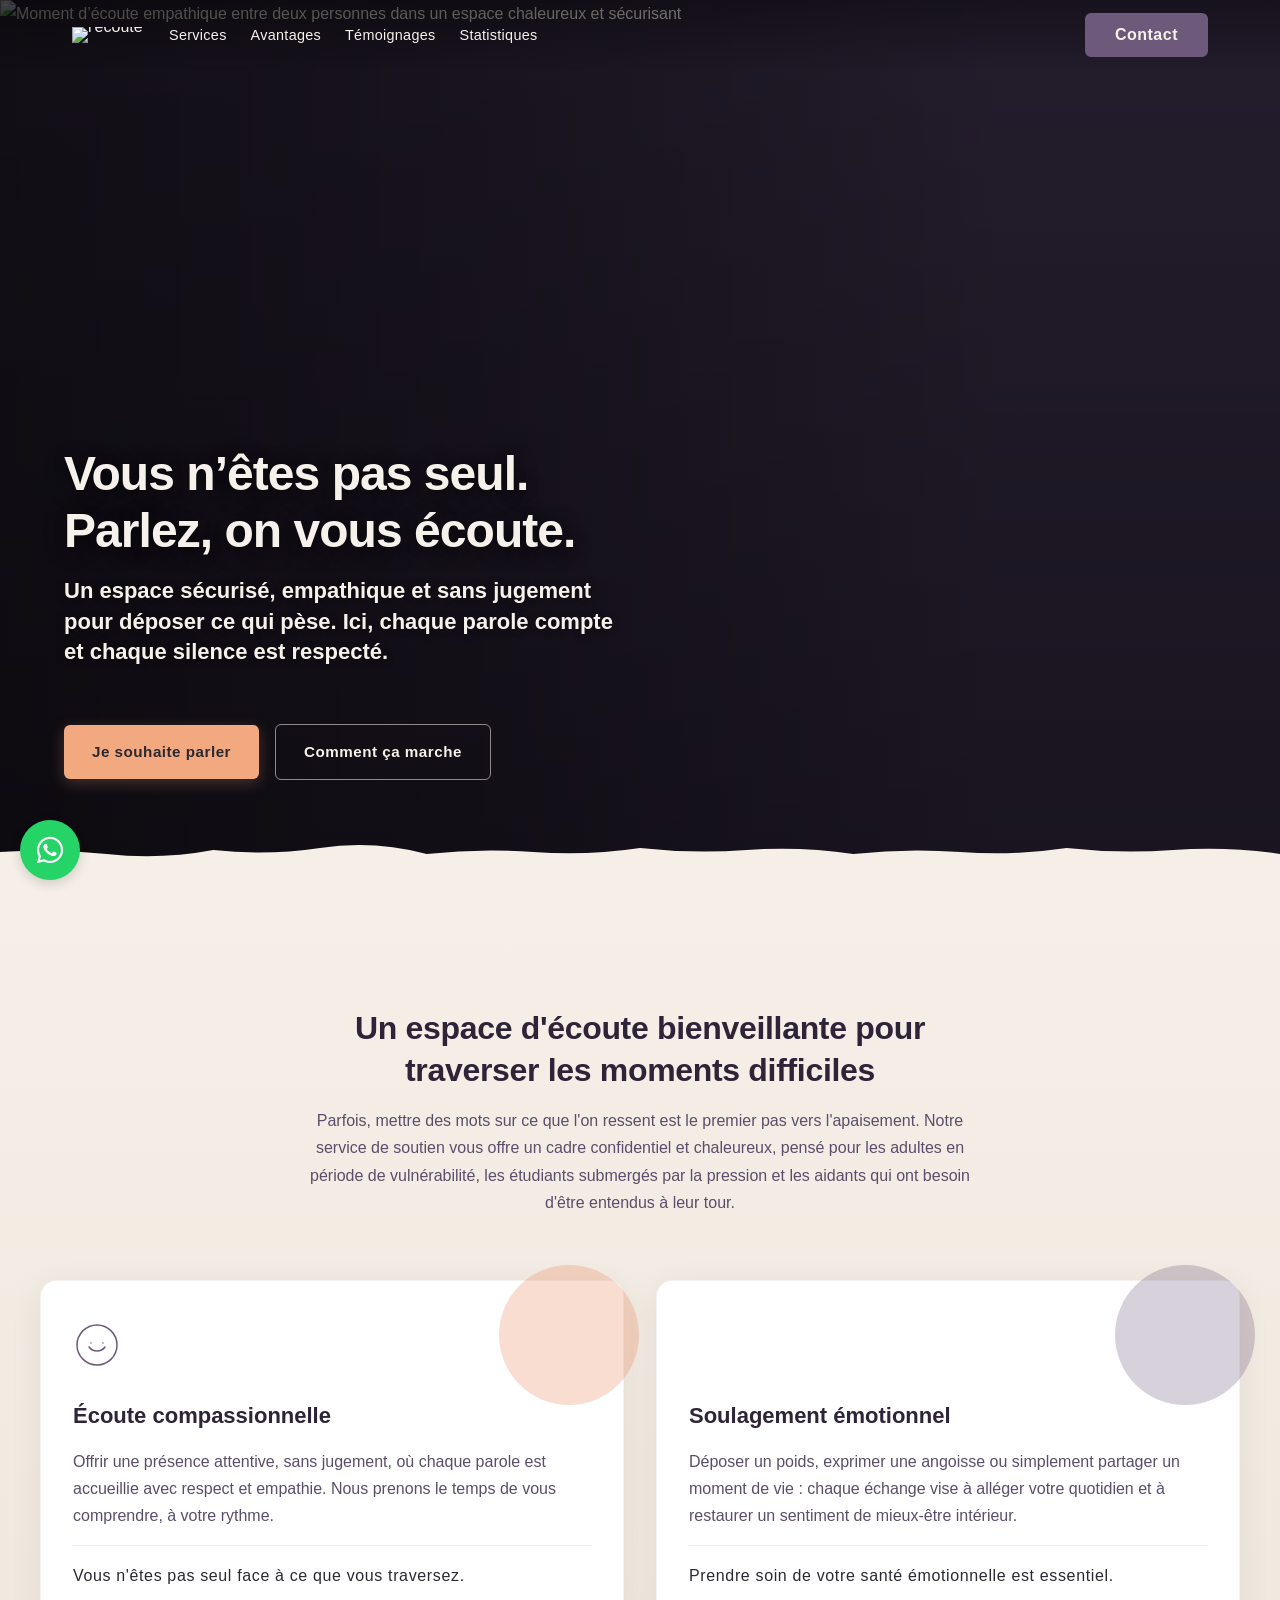
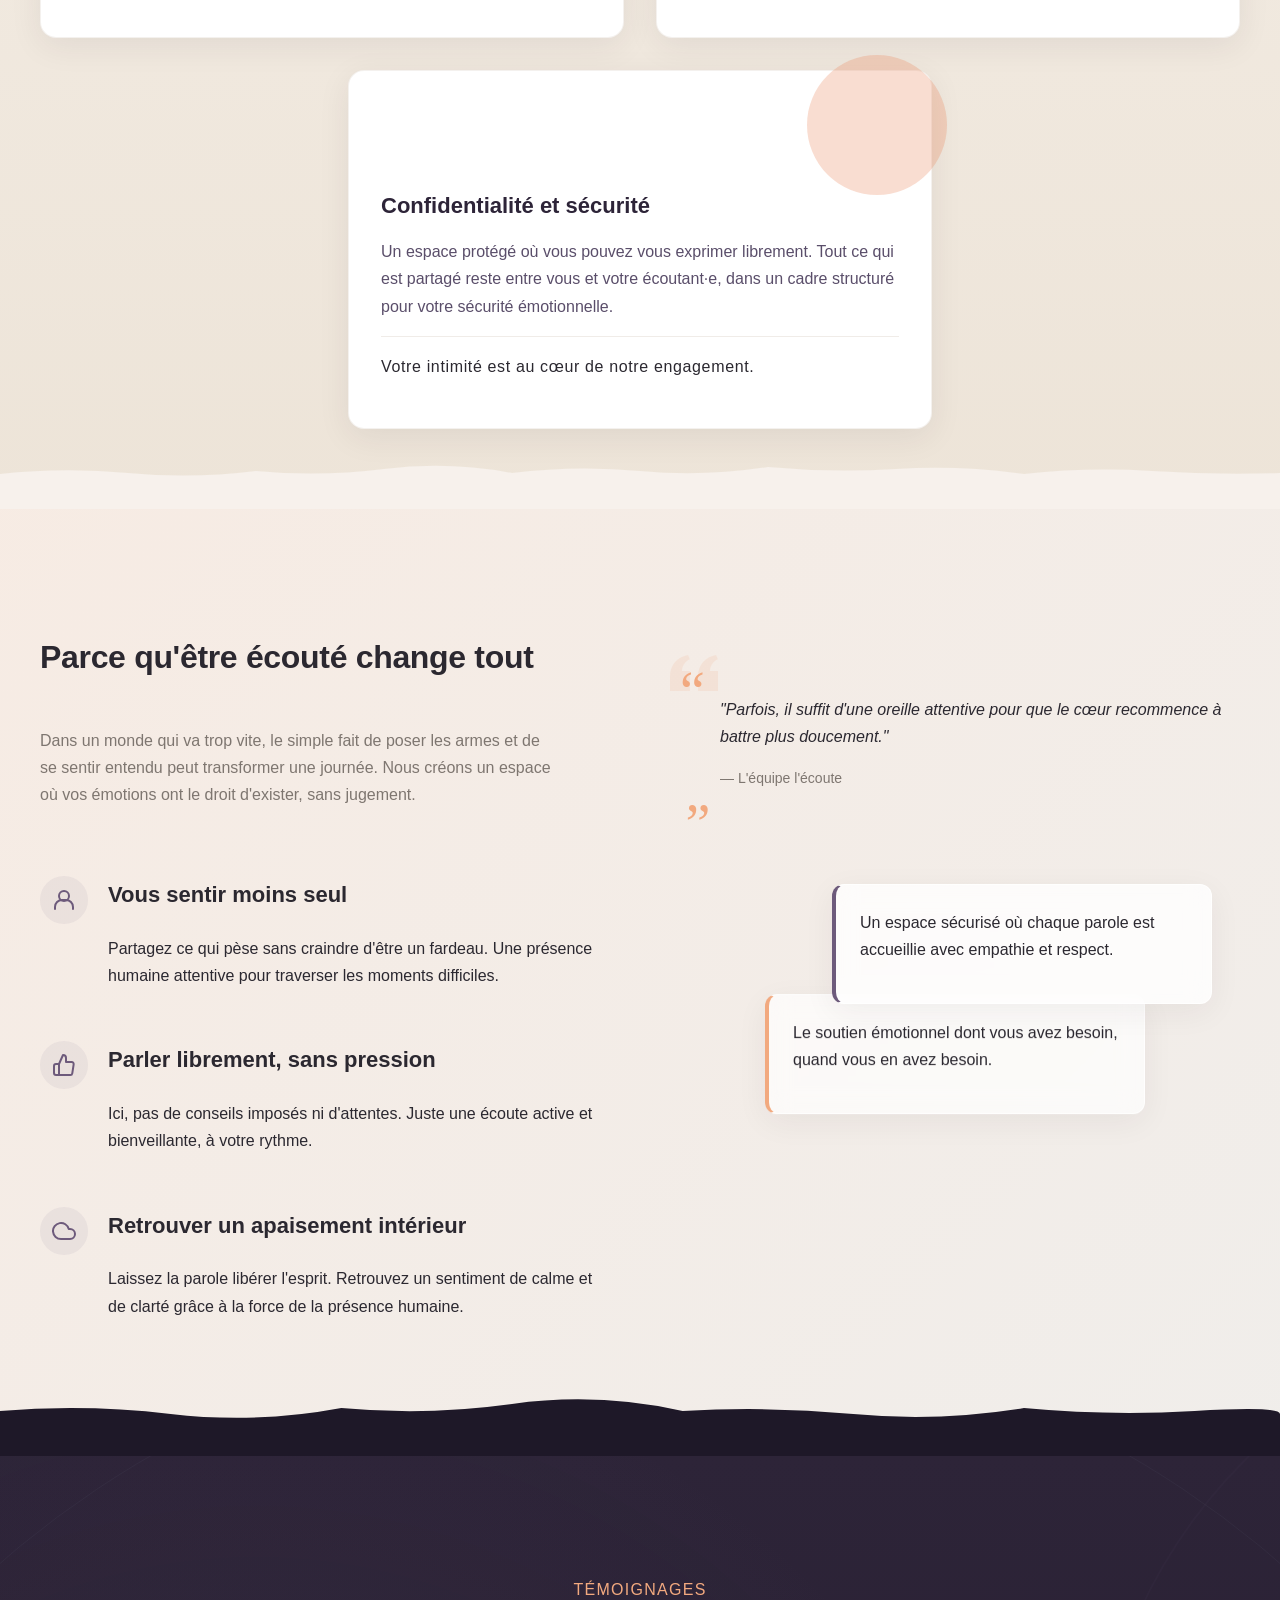
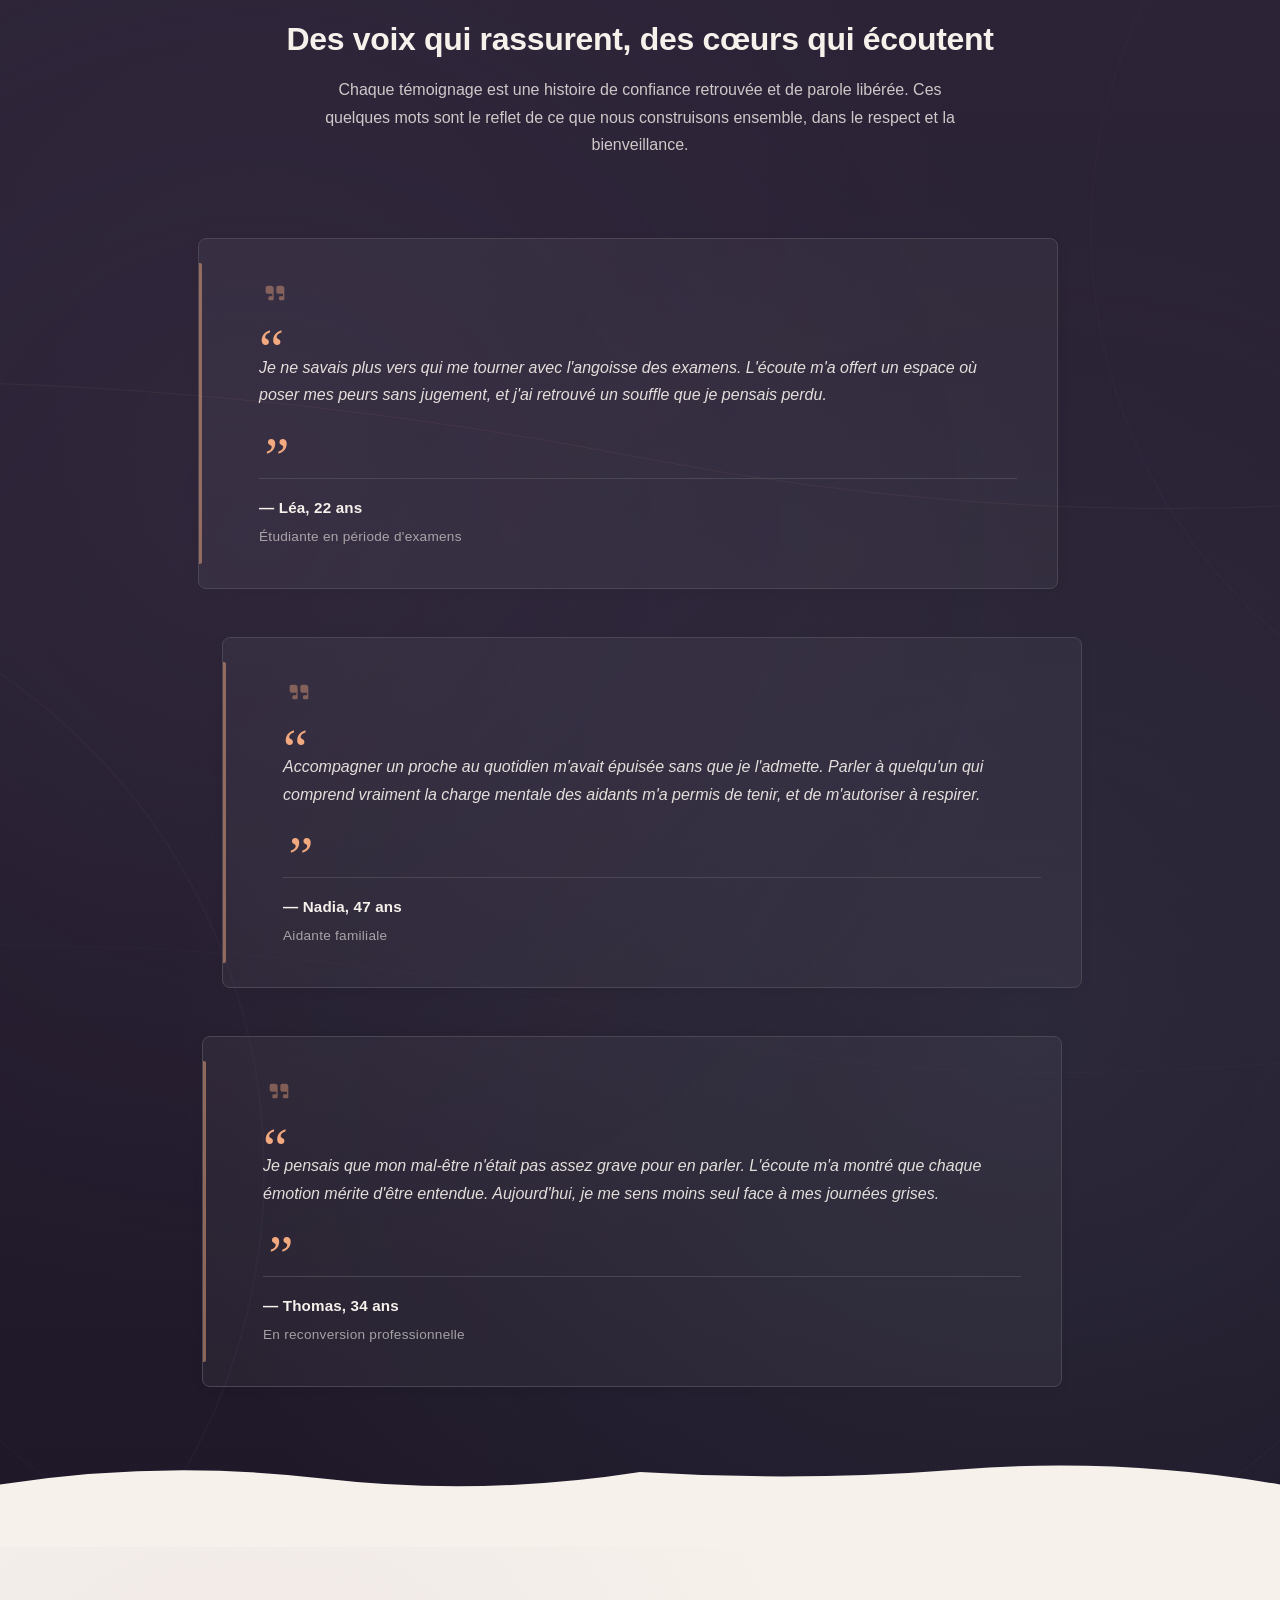
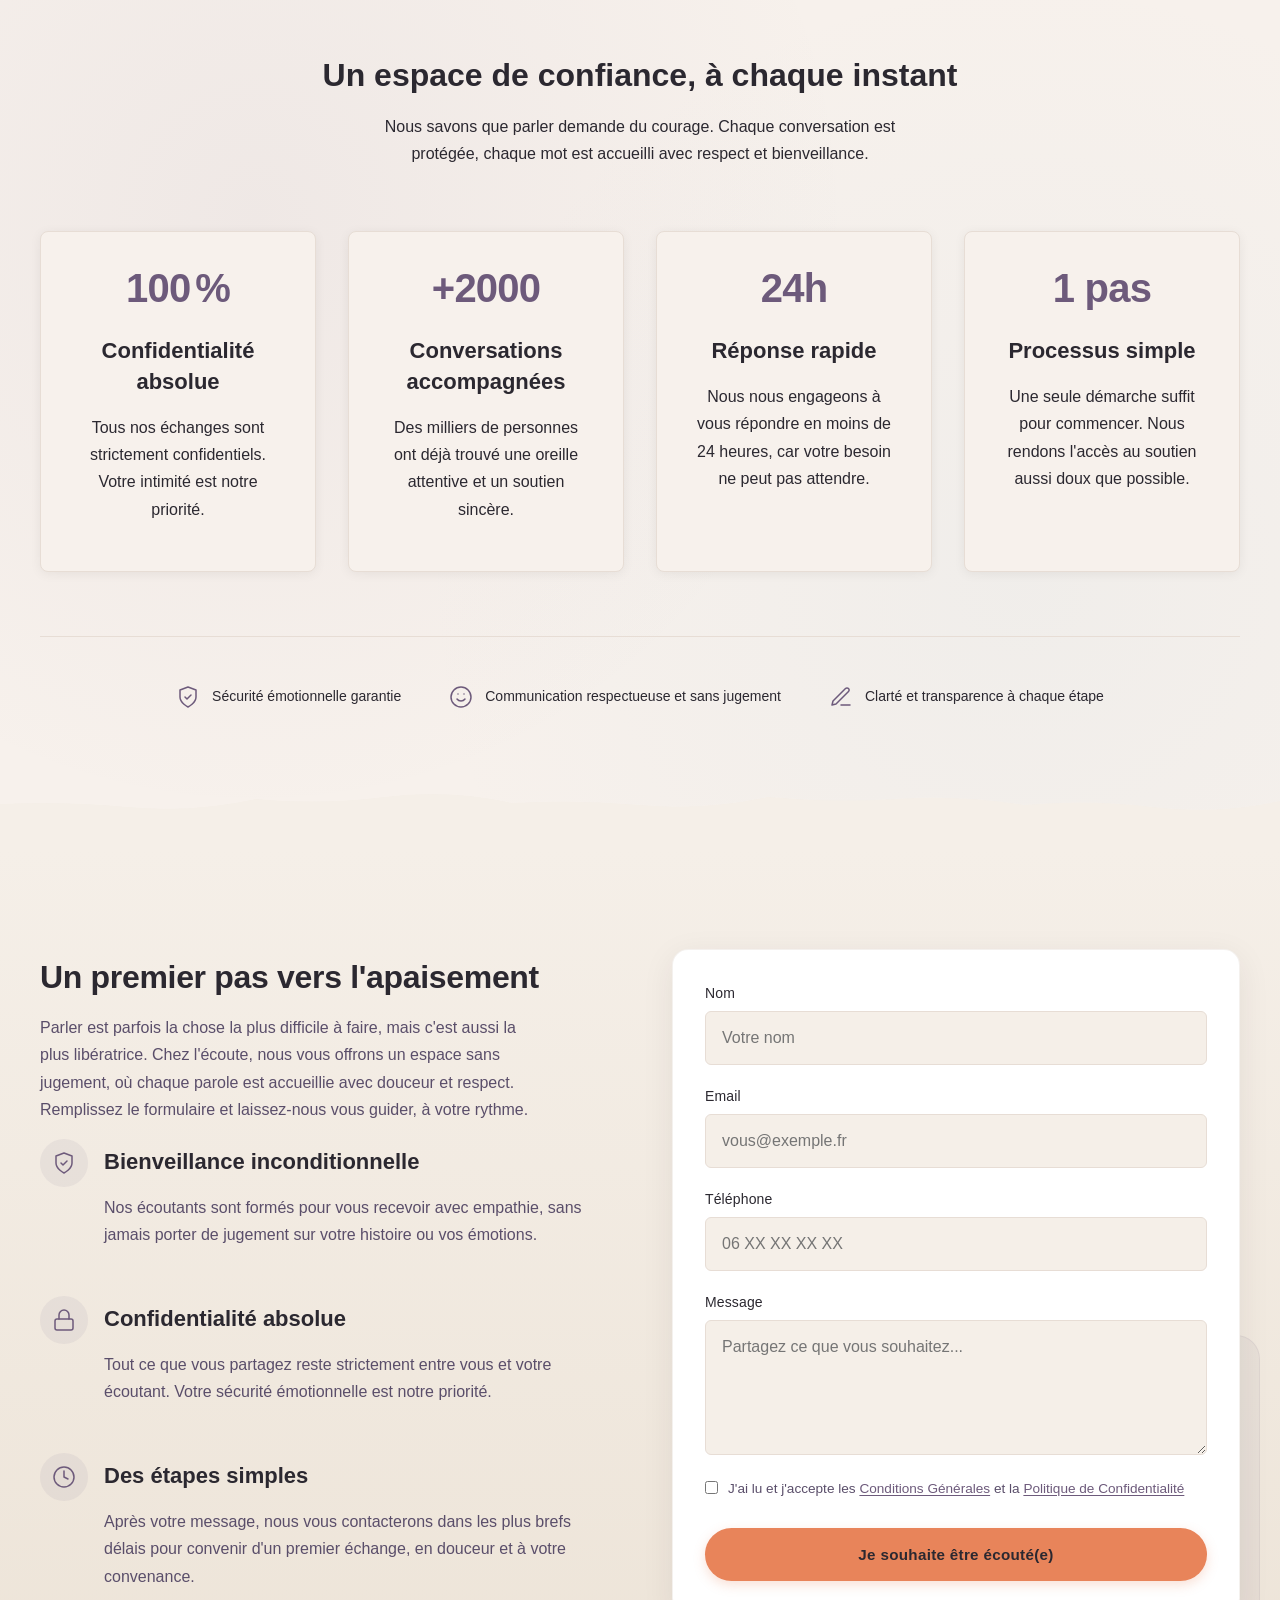
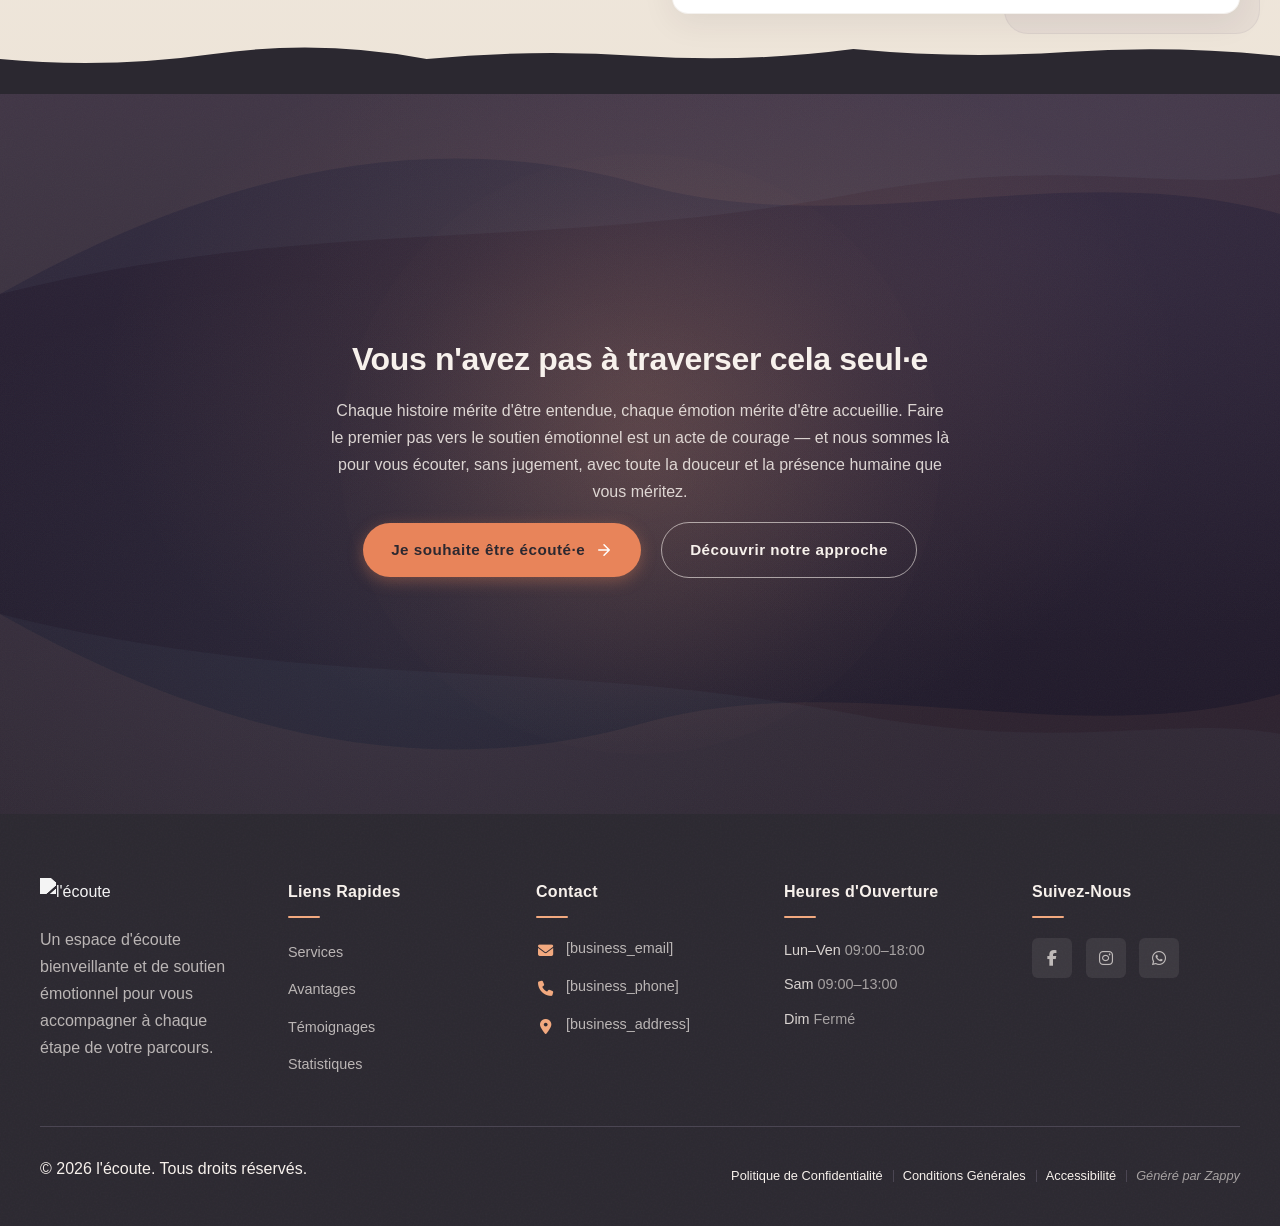
==== commit 9f5b95cc: "Incremental sync: 1 page(s) — update_icon" ====
--- a/index.html
+++ b/index.html
@@ -228,14 +228,14 @@
     <meta name="twitter:card" content="summary_large_image">
     <meta name="twitter:title" content="Trouvez du réconfort dès maintenant — l&#39;écoute">
     <meta name="twitter:description" content="Un espace bienveillant pour parler de votre mal-être. Nos écoutants vous soutiennent avec empathie face à la dépression. Contactez-nous pour un soutien immédiat.">
-    <meta property="og:type" content="website">
-  <meta property="og:locale" content="en_US">
-  
-  
-  
-  
-  
-  <link rel="stylesheet" href="https://cdnjs.cloudflare.com/ajax/libs/font-awesome/6.4.0/css/all.min.css">
+    <meta property="og:type" content="website" />
+  <meta property="og:locale" content="en_US" />
+  
+  
+  
+  
+  
+  <link rel="stylesheet" href="https://cdnjs.cloudflare.com/ajax/libs/font-awesome/6.4.0/css/all.min.css" />
   <style>
     .skip-link { position: absolute; top: 0; left: 0; transform: translateY(-200%); padding: 12px 18px; background: var(--bg-dark, #1a1a1a); color: var(--text-light, #fff); font-weight: 600; border-radius: 0 0 8px 0; z-index: 10000; }
     .skip-link:focus { transform: none; outline: 2px solid var(--ring, #fff); outline-offset: 2px; }
@@ -245,15 +245,15 @@
 
   
     <!-- Favicons -->
-    <link rel="icon" type="image/x-icon" href="/assets/favicon.ico">
-    <link rel="icon" type="image/png" sizes="16x16" href="/assets/favicon-16x16.png">
-    <link rel="icon" type="image/png" sizes="32x32" href="/assets/favicon-32x32.png">
-    <link rel="icon" type="image/png" sizes="48x48" href="/assets/favicon-48x48.png">
-    <link rel="icon" type="image/png" sizes="192x192" href="/assets/favicon-192x192.png">
-    <link rel="icon" type="image/png" sizes="512x512" href="/assets/favicon-512x512.png">
-    <link rel="apple-touch-icon" href="/assets/apple-touch-icon.png">
+    <link rel="icon" type="image/x-icon" href="/assets/favicon.ico" />
+    <link rel="icon" type="image/png" sizes="16x16" href="/assets/favicon-16x16.png" />
+    <link rel="icon" type="image/png" sizes="32x32" href="/assets/favicon-32x32.png" />
+    <link rel="icon" type="image/png" sizes="48x48" href="/assets/favicon-48x48.png" />
+    <link rel="icon" type="image/png" sizes="192x192" href="/assets/favicon-192x192.png" />
+    <link rel="icon" type="image/png" sizes="512x512" href="/assets/favicon-512x512.png" />
+    <link rel="apple-touch-icon" href="/assets/apple-touch-icon.png" />
     <!-- Cookie Consent -->
-    <link rel="stylesheet" href="https://cdn.jsdelivr.net/npm/vanilla-cookieconsent@3/dist/cookieconsent.css">
+    <link rel="stylesheet" href="https://cdn.jsdelivr.net/npm/vanilla-cookieconsent@3/dist/cookieconsent.css" />
     <script src="https://cdn.jsdelivr.net/npm/vanilla-cookieconsent@3/dist/cookieconsent.umd.js"></script>
     <!-- Mickidum Accessibility Toolbar -->
     <script src="https://cdn.jsdelivr.net/gh/mickidum/acc_toolbar/acctoolbar/acctoolbar.min.js"></script>
@@ -352,22 +352,22 @@
   <nav class="navbar">
   <button class="mobile-toggle" id="mobileToggle" aria-label="Menu">
     <svg class="hamburger-icon" width="24" height="24" viewBox="0 0 24 24" fill="none">
-      <path d="M3 12h18M3 6h18M3 18h18" stroke="currentColor" stroke-width="2" stroke-linecap="round"></path>
+      <path d="M3 12h18M3 6h18M3 18h18" stroke="currentColor" stroke-width="2" stroke-linecap="round"/>
     </svg>
     <svg class="close-icon" width="24" height="24" viewBox="0 0 24 24" fill="none" style="display: none;">
-      <path d="M18 6L6 18M6 6l12 12" stroke="currentColor" stroke-width="2" stroke-linecap="round"></path>
+      <path d="M18 6L6 18M6 6l12 12" stroke="currentColor" stroke-width="2" stroke-linecap="round"/>
     </svg>
   </button>
   
   <button class="phone-header-btn" data-phone="[business_phone]" aria-label="Call">
     <svg width="20" height="20" viewBox="0 0 24 24" fill="currentColor">
-      <path d="M22 16.92v3a2 2 0 0 1-2.18 2 19.79 19.79 0 0 1-8.63-3.07 19.5 19.5 0 0 1-6-6 19.79 19.79 0 0 1-3.07-8.67A2 2 0 0 1 4.11 2h3a2 2 0 0 1 2 1.72 12.84 12.84 0 0 0 .7 2.81 2 2 0 0 1-.45 2.11L8.09 9.91a16 16 0 0 0 6 6l1.27-1.27a2 2 0 0 1 2.11-.45 12.84 12.84 0 0 0 2.81.7A2 2 0 0 1 22 16.92z"></path>
+      <path d="M22 16.92v3a2 2 0 0 1-2.18 2 19.79 19.79 0 0 1-8.63-3.07 19.5 19.5 0 0 1-6-6 19.79 19.79 0 0 1-3.07-8.67A2 2 0 0 1 4.11 2h3a2 2 0 0 1 2 1.72 12.84 12.84 0 0 0 .7 2.81 2 2 0 0 1-.45 2.11L8.09 9.91a16 16 0 0 0 6 6l1.27-1.27a2 2 0 0 1 2.11-.45 12.84 12.84 0 0 0 2.81.7A2 2 0 0 1 22 16.92z"/>
     </svg>
   </button>
 
   <div class="nav-container">
     <div class="nav-brand">
-      <a href="/" class="logo-link"><img class="logo" src="/assets/site-accueil-image-1.webp" alt="l'écoute"></a>
+      <a href="/" class="logo-link"><img class="logo" src="/assets/site-accueil-image-1.webp" alt="l'écoute" /></a>
     </div>
     
     <ul class="nav-menu" id="navMenu"><li><a href="#services">Services</a></li><li><a href="#benefits">Avantages</a></li><li><a href="#testimonials">Témoignages</a></li><li><a href="#stats">Statistiques</a></li><li class="mobile-contact-link nav-cta-mobile-item"><a href="#contact" class="nav-cta-btn">Contact</a></li></ul>
@@ -835,7 +835,7 @@
 </script>
   
   <main id="main">
-    <section data-band-index="0" id="hero" class="accueil-hero-section" data-layout-spec="Accueil-hero" data-hero-type="fullscreen-scrim"><div class="accueil-hero-section__bg-wrapper"><img loading="eager" fetchpriority="high" data-hero-bg="true" data-placeholder="accueil-hero-image-1" data-context="A warm, intimate close-up photo of two people sitting in a softly lit room, one listening attentively while the other speaks, with calm expressions. The lighting is gentle with warm amber and plum tones, shot from a slight angle to create a feeling of safety and human connection. Shallow depth of field blurs the background into soft bokeh shapes." width="1200" height="600" src="/assets/site-accueil-hero-image-1.webp" alt="Moment d’écoute empathique entre deux personnes dans un espace chaleureux et sécurisant" class="accueil-hero-section__bg-image"><div class="accueil-hero-section__scrim" aria-hidden="true"></div></div><div class="accueil-hero-section__content"><div class="accueil-hero-section__text-group"><h1 class="accueil-hero-section__headline">Vous n’êtes pas seul.<br>Parlez, on vous écoute.</h1><h3 class="accueil-hero-section__subtitle">Un espace sécurisé, empathique et sans jugement pour déposer ce qui pèse. Ici, chaque parole compte et chaque silence est respecté.</h3></div><div class="accueil-hero-section__cta-group"><a href="/contact" class="accueil-hero-section__cta accueil-hero-section__cta--primary">Je souhaite parler</a><a href="/notre-approche" class="accueil-hero-section__cta accueil-hero-section__cta--secondary">Comment ça marche</a></div></div><div class="accueil-hero-section__divider-wrapper" aria-hidden="true" data-no-icon-edit="true"><svg viewBox="0 0 1440 80" preserveAspectRatio="none" xmlns="http://www.w3.org/2000/svg"><path d="M0,80 L0,32 Q60,28 120,34 T240,30 Q300,36 360,28 T480,34 Q540,28 600,32 T720,28 Q780,34 840,30 T960,34 Q1020,28 1080,32 T1200,28 Q1260,34 1320,30 T1440,34 L1440,80 Z" fill="#F5EFE8"></path></svg></div></section>
+    <section data-band-index="0" id="hero" class="accueil-hero-section" data-layout-spec="Accueil-hero" data-hero-type="fullscreen-scrim"><div class="accueil-hero-section__bg-wrapper"><img loading="eager" fetchpriority="high" data-hero-bg="true" data-placeholder="accueil-hero-image-1" data-context="A warm, intimate close-up photo of two people sitting in a softly lit room, one listening attentively while the other speaks, with calm expressions. The lighting is gentle with warm amber and plum tones, shot from a slight angle to create a feeling of safety and human connection. Shallow depth of field blurs the background into soft bokeh shapes." width="1200" height="600" src="/assets/site-accueil-hero-image-1.webp" alt="Moment d’écoute empathique entre deux personnes dans un espace chaleureux et sécurisant" class="accueil-hero-section__bg-image" /><div class="accueil-hero-section__scrim" aria-hidden="true"></div></div><div class="accueil-hero-section__content"><div class="accueil-hero-section__text-group"><h1 class="accueil-hero-section__headline">Vous n’êtes pas seul.<br />Parlez, on vous écoute.</h1><h3 class="accueil-hero-section__subtitle">Un espace sécurisé, empathique et sans jugement pour déposer ce qui pèse. Ici, chaque parole compte et chaque silence est respecté.</h3></div><div class="accueil-hero-section__cta-group"><a href="/contact" class="accueil-hero-section__cta accueil-hero-section__cta--primary">Je souhaite parler</a><a href="/notre-approche" class="accueil-hero-section__cta accueil-hero-section__cta--secondary">Comment ça marche</a></div></div><div class="accueil-hero-section__divider-wrapper" aria-hidden="true" data-no-icon-edit="true"><svg viewBox="0 0 1440 80" preserveAspectRatio="none" xmlns="http://www.w3.org/2000/svg"><path d="M0,80 L0,32 Q60,28 120,34 T240,30 Q300,36 360,28 T480,34 Q540,28 600,32 T720,28 Q780,34 840,30 T960,34 Q1020,28 1080,32 T1200,28 Q1260,34 1320,30 T1440,34 L1440,80 Z" fill="#F5EFE8"/></svg></div></section>
 
 <section data-band-index="1" id="services" class="accueil-services-section" data-layout-spec="Accueil-services">
   <div class="accueil-services-section__container">
@@ -853,10 +853,10 @@
         <div class="accueil-services-section__card-content">
           <div class="accueil-services-section__card-icon" aria-hidden="true">
             <svg data-element-type="icon" data-icon-type="svg" viewBox="0 0 48 48" fill="none" xmlns="http://www.w3.org/2000/svg">
-              <circle cx="24" cy="24" r="20" stroke="currentColor" stroke-width="1.5"></circle>
-              <path d="M16 26C16 26 19 30 24 30C29 30 32 26 32 26" stroke="currentColor" stroke-width="1.5" stroke-linecap="round"></path>
-              <path d="M18 22V22.01" stroke="currentColor" stroke-width="1.5" stroke-linecap="round"></path>
-              <path d="M30 22V22.01" stroke="currentColor" stroke-width="1.5" stroke-linecap="round"></path>
+              <circle cx="24" cy="24" r="20" stroke="currentColor" stroke-width="1.5"/>
+              <path d="M16 26C16 26 19 30 24 30C29 30 32 26 32 26" stroke="currentColor" stroke-width="1.5" stroke-linecap="round"/>
+              <path d="M18 22V22.01" stroke="currentColor" stroke-width="1.5" stroke-linecap="round"/>
+              <path d="M30 22V22.01" stroke="currentColor" stroke-width="1.5" stroke-linecap="round"/>
             </svg>
           </div>
           <h3 class="accueil-services-section__card-title">Écoute compassionnelle</h3>
@@ -870,11 +870,7 @@
         <div class="accueil-services-section__card-backplate accueil-services-section__card-backplate--lavender"></div>
         <div class="accueil-services-section__card-content">
           <div class="accueil-services-section__card-icon" aria-hidden="true">
-            <svg data-element-type="icon" data-icon-type="svg" viewBox="0 0 48 48" fill="none" xmlns="http://www.w3.org/2000/svg">
-              <path d="M24 10V38" stroke="currentColor" stroke-width="1.5" stroke-linecap="round"></path>
-              <path d="M14 20H34" stroke="currentColor" stroke-width="1.5" stroke-linecap="round"></path>
-              <circle cx="24" cy="24" r="20" stroke="currentColor" stroke-width="1.5"></circle>
-            </svg>
+            <i class="fas fa-" data-element-type="icon" data-element-id="zappy-temp-icon-1782724699439-8q9fde0m8" data-icon-type="fontawesome" style="font-size: 50px; color: rgb(109, 90, 123);"></i>
           </div>
           <h3 class="accueil-services-section__card-title">Soulagement émotionnel</h3>
           <p class="accueil-services-section__card-text">Déposer un poids, exprimer une angoisse ou simplement partager un moment de vie : chaque échange vise à alléger votre quotidien et à restaurer un sentiment de mieux-être intérieur.</p>
@@ -887,12 +883,7 @@
         <div class="accueil-services-section__card-backplate accueil-services-section__card-backplate--peach"></div>
         <div class="accueil-services-section__card-content">
           <div class="accueil-services-section__card-icon" aria-hidden="true">
-            <svg data-element-type="icon" data-icon-type="svg" viewBox="0 0 48 48" fill="none" xmlns="http://www.w3.org/2000/svg">
-              <rect x="12" y="14" width="24" height="20" rx="3" stroke="currentColor" stroke-width="1.5"></rect>
-              <path d="M18 22H30" stroke="currentColor" stroke-width="1.5" stroke-linecap="round"></path>
-              <path d="M18 27H26" stroke="currentColor" stroke-width="1.5" stroke-linecap="round"></path>
-              <path d="M24 10V14" stroke="currentColor" stroke-width="1.5" stroke-linecap="round"></path>
-            </svg>
+            
           </div>
           <h3 class="accueil-services-section__card-title">Confidentialité et sécurité</h3>
           <p class="accueil-services-section__card-text">Un espace protégé où vous pouvez vous exprimer librement. Tout ce qui est partagé reste entre vous et votre écoutant·e, dans un cadre structuré pour votre sécurité émotionnelle.</p>
@@ -905,7 +896,7 @@
   <!-- Bottom Divider: Torn Paper Edge -->
   <div class="accueil-services-section__divider-wrapper">
     <svg data-no-icon-edit="true" aria-hidden="true" viewBox="0 0 1200 80" preserveAspectRatio="none" xmlns="http://www.w3.org/2000/svg">
-      <path d="M0,80 L0,45 Q60,38 120,44 T240,42 Q300,48 360,40 T480,44 Q540,36 600,42 T720,38 Q780,44 840,40 T960,45 Q1020,38 1080,42 T1200,44 L1200,80 Z" fill="var(--bg-light)"></path>
+      <path d="M0,80 L0,45 Q60,38 120,44 T240,42 Q300,48 360,40 T480,44 Q540,36 600,42 T720,38 Q780,44 840,40 T960,45 Q1020,38 1080,42 T1200,44 L1200,80 Z" fill="var(--bg-light)"/>
     </svg>
   </div>
 </section>
@@ -920,7 +911,7 @@
       <div class="benefits-list">
         <div class="benefit-item">
           <div class="benefit-item__icon">
-            <svg data-element-type="icon" data-icon-type="svg" width="24" height="24" viewBox="0 0 24 24" fill="none" stroke="currentColor" stroke-width="2" stroke-linecap="round" stroke-linejoin="round"><circle cx="12" cy="8" r="5"></circle><path d="M3 21v-2a7 7 0 0 1 7-7h4a7 7 0 0 1 7 7v2"></path></svg>
+            <svg data-element-type="icon" data-icon-type="svg" width="24" height="24" viewBox="0 0 24 24" fill="none" stroke="currentColor" stroke-width="2" stroke-linecap="round" stroke-linejoin="round"><circle cx="12" cy="8" r="5"/><path d="M3 21v-2a7 7 0 0 1 7-7h4a7 7 0 0 1 7 7v2"/></svg>
           </div>
           <div class="benefit-item__content">
             <h3 class="benefit-item__title">Vous sentir moins seul</h3>
@@ -930,7 +921,7 @@
         
         <div class="benefit-item">
           <div class="benefit-item__icon">
-            <svg data-element-type="icon" data-icon-type="svg" width="24" height="24" viewBox="0 0 24 24" fill="none" stroke="currentColor" stroke-width="2" stroke-linecap="round" stroke-linejoin="round"><path d="M14 9V5a3 3 0 0 0-3-3l-4 9v11h11.28a2 2 0 0 0 2-1.7l1.38-9a2 2 0 0 0-2-2.3H14z"></path><path d="M7 22H4a2 2 0 0 1-2-2v-7a2 2 0 0 1 2-2h3"></path></svg>
+            <svg data-element-type="icon" data-icon-type="svg" width="24" height="24" viewBox="0 0 24 24" fill="none" stroke="currentColor" stroke-width="2" stroke-linecap="round" stroke-linejoin="round"><path d="M14 9V5a3 3 0 0 0-3-3l-4 9v11h11.28a2 2 0 0 0 2-1.7l1.38-9a2 2 0 0 0-2-2.3H14z"/><path d="M7 22H4a2 2 0 0 1-2-2v-7a2 2 0 0 1 2-2h3"/></svg>
           </div>
           <div class="benefit-item__content">
             <h3 class="benefit-item__title">Parler librement, sans pression</h3>
@@ -940,7 +931,7 @@
         
         <div class="benefit-item">
           <div class="benefit-item__icon">
-            <svg data-element-type="icon" data-icon-type="svg" width="24" height="24" viewBox="0 0 24 24" fill="none" stroke="currentColor" stroke-width="2" stroke-linecap="round" stroke-linejoin="round"><path d="M18 10h-1.26A8 8 0 1 0 9 20h9a5 5 0 0 0 0-10z"></path></svg>
+            <svg data-element-type="icon" data-icon-type="svg" width="24" height="24" viewBox="0 0 24 24" fill="none" stroke="currentColor" stroke-width="2" stroke-linecap="round" stroke-linejoin="round"><path d="M18 10h-1.26A8 8 0 1 0 9 20h9a5 5 0 0 0 0-10z"/></svg>
           </div>
           <div class="benefit-item__content">
             <h3 class="benefit-item__title">Retrouver un apaisement intérieur</h3>
@@ -953,7 +944,7 @@
     <!-- END Column -->
     <div class="benefits-end">
       <blockquote class="benefits-quote">
-        <svg class="benefits-quote__mark" data-element-type="icon" data-icon-type="svg" width="48" height="48" viewBox="0 0 24 24" fill="currentColor" opacity="0.15"><path d="M14.017 21v-7.391c0-5.704 3.731-9.57 8.983-10.609l.995 2.151c-2.432.917-3.995 3.638-3.995 5.849h4v10h-9.983zm-14.017 0v-7.391c0-5.704 3.748-9.57 9-10.609l.996 2.151c-2.433.917-3.996 3.638-3.996 5.849h3.983v10h-9.983z"></path></svg>
+        <svg class="benefits-quote__mark" data-element-type="icon" data-icon-type="svg" width="48" height="48" viewBox="0 0 24 24" fill="currentColor" opacity="0.15"><path d="M14.017 21v-7.391c0-5.704 3.731-9.57 8.983-10.609l.995 2.151c-2.432.917-3.995 3.638-3.995 5.849h4v10h-9.983zm-14.017 0v-7.391c0-5.704 3.748-9.57 9-10.609l.996 2.151c-2.433.917-3.996 3.638-3.996 5.849h3.983v10h-9.983z"/></svg>
         <p class="benefits-quote__text">"Parfois, il suffit d'une oreille attentive pour que le cœur recommence à battre plus doucement."</p>
         <footer class="benefits-quote__author">— L'équipe l'écoute</footer>
       </blockquote>
@@ -974,12 +965,12 @@
     <svg data-no-icon-edit="true" aria-hidden="true" viewBox="0 0 1200 80" preserveAspectRatio="none" xmlns="http://www.w3.org/2000/svg">
       <defs>
         <linearGradient id="benefitsWash" x1="0%" y1="0%" x2="100%" y2="0%">
-          <stop offset="0%" stop-color="var(--accent)" stop-opacity="0.3"></stop>
-          <stop offset="50%" stop-color="var(--secondary)" stop-opacity="0.2"></stop>
-          <stop offset="100%" stop-color="var(--bg-dark)" stop-opacity="0.1"></stop>
+          <stop offset="0%" stop-color="var(--accent)" stop-opacity="0.3"/>
+          <stop offset="50%" stop-color="var(--secondary)" stop-opacity="0.2"/>
+          <stop offset="100%" stop-color="var(--bg-dark)" stop-opacity="0.1"/>
         </linearGradient>
       </defs>
-      <path d="M0,80 L0,35 Q80,28 160,38 T320,32 Q400,40 480,28 T640,35 Q720,30 800,38 T960,32 Q1040,40 1120,35 T1200,38 L1200,80 Z" fill="#1E1828"></path>
+      <path d="M0,80 L0,35 Q80,28 160,38 T320,32 Q400,40 480,28 T640,35 Q720,30 800,38 T960,32 Q1040,40 1120,35 T1200,38 L1200,80 Z" fill="#1E1828"/>
     </svg>
   </div>
 </section>
@@ -988,11 +979,11 @@
   <!-- Decorative background resonance lines -->
   <div class="accueil-testimonials-section__bg-lines" aria-hidden="true">
     <svg data-no-icon-edit="true" aria-hidden="true" viewBox="0 0 1440 900" preserveAspectRatio="xMidYMid slice" xmlns="http://www.w3.org/2000/svg">
-      <circle cx="200" cy="700" r="320" fill="none" stroke="var(--primary)" stroke-width="1" opacity="0.08"></circle>
-      <circle cx="1240" cy="200" r="280" fill="none" stroke="var(--primary)" stroke-width="1" opacity="0.06"></circle>
-      <circle cx="720" cy="450" r="520" fill="none" stroke="var(--secondary)" stroke-width="0.5" opacity="0.05"></circle>
-      <path d="M 0,300 Q 360,250 720,320 T 1440,280" fill="none" stroke="var(--accent)" stroke-width="0.5" opacity="0.07"></path>
-      <path d="M 0,600 Q 480,550 720,620 T 1440,580" fill="none" stroke="var(--primary)" stroke-width="0.5" opacity="0.06"></path>
+      <circle cx="200" cy="700" r="320" fill="none" stroke="var(--primary)" stroke-width="1" opacity="0.08"/>
+      <circle cx="1240" cy="200" r="280" fill="none" stroke="var(--primary)" stroke-width="1" opacity="0.06"/>
+      <circle cx="720" cy="450" r="520" fill="none" stroke="var(--secondary)" stroke-width="0.5" opacity="0.05"/>
+      <path d="M 0,300 Q 360,250 720,320 T 1440,280" fill="none" stroke="var(--accent)" stroke-width="0.5" opacity="0.07"/>
+      <path d="M 0,600 Q 480,550 720,620 T 1440,580" fill="none" stroke="var(--primary)" stroke-width="0.5" opacity="0.06"/>
     </svg>
   </div>
 
@@ -1012,7 +1003,7 @@
         <div class="accueil-testimonials-section__card-accent" aria-hidden="true"></div>
         <figure class="accueil-testimonials-section__quote">
           <svg class="accueil-testimonials-section__quote-icon" data-element-type="icon" data-icon-type="svg" width="32" height="32" viewBox="0 0 24 24" fill="none" xmlns="http://www.w3.org/2000/svg">
-            <path d="M10 11H6.5C5.67 11 5 10.33 5 9.5V6.5C5 5.67 5.67 5 6.5 5H9C10.1 5 11 5.9 11 7V15C11 15.55 10.55 16 10 16H8C7.45 16 7 15.55 7 15V14C7 13.45 7.45 13 8 13H10V11ZM18 11H14.5C13.67 11 13 10.33 13 9.5V6.5C13 5.67 13.67 5 14.5 5H17C18.1 5 19 5.9 19 7V15C19 15.55 18.55 16 18 16H16C15.45 16 15 15.55 15 15V14C15 13.45 15.45 13 16 13H18V11Z" fill="currentColor" opacity="0.6"></path>
+            <path d="M10 11H6.5C5.67 11 5 10.33 5 9.5V6.5C5 5.67 5.67 5 6.5 5H9C10.1 5 11 5.9 11 7V15C11 15.55 10.55 16 10 16H8C7.45 16 7 15.55 7 15V14C7 13.45 7.45 13 8 13H10V11ZM18 11H14.5C13.67 11 13 10.33 13 9.5V6.5C13 5.67 13.67 5 14.5 5H17C18.1 5 19 5.9 19 7V15C19 15.55 18.55 16 18 16H16C15.45 16 15 15.55 15 15V14C15 13.45 15.45 13 16 13H18V11Z" fill="currentColor" opacity="0.6"/>
           </svg>
           <blockquote>
             <p>Je ne savais plus vers qui me tourner avec l'angoisse des examens. L'écoute m'a offert un espace où poser mes peurs sans jugement, et j'ai retrouvé un souffle que je pensais perdu.</p>
@@ -1029,7 +1020,7 @@
         <div class="accueil-testimonials-section__card-accent" aria-hidden="true"></div>
         <figure class="accueil-testimonials-section__quote">
           <svg class="accueil-testimonials-section__quote-icon" data-element-type="icon" data-icon-type="svg" width="32" height="32" viewBox="0 0 24 24" fill="none" xmlns="http://www.w3.org/2000/svg">
-            <path d="M10 11H6.5C5.67 11 5 10.33 5 9.5V6.5C5 5.67 5.67 5 6.5 5H9C10.1 5 11 5.9 11 7V15C11 15.55 10.55 16 10 16H8C7.45 16 7 15.55 7 15V14C7 13.45 7.45 13 8 13H10V11ZM18 11H14.5C13.67 11 13 10.33 13 9.5V6.5C13 5.67 13.67 5 14.5 5H17C18.1 5 19 5.9 19 7V15C19 15.55 18.55 16 18 16H16C15.45 16 15 15.55 15 15V14C15 13.45 15.45 13 16 13H18V11Z" fill="currentColor" opacity="0.6"></path>
+            <path d="M10 11H6.5C5.67 11 5 10.33 5 9.5V6.5C5 5.67 5.67 5 6.5 5H9C10.1 5 11 5.9 11 7V15C11 15.55 10.55 16 10 16H8C7.45 16 7 15.55 7 15V14C7 13.45 7.45 13 8 13H10V11ZM18 11H14.5C13.67 11 13 10.33 13 9.5V6.5C13 5.67 13.67 5 14.5 5H17C18.1 5 19 5.9 19 7V15C19 15.55 18.55 16 18 16H16C15.45 16 15 15.55 15 15V14C15 13.45 15.45 13 16 13H18V11Z" fill="currentColor" opacity="0.6"/>
           </svg>
           <blockquote>
             <p>Accompagner un proche au quotidien m'avait épuisée sans que je l'admette. Parler à quelqu'un qui comprend vraiment la charge mentale des aidants m'a permis de tenir, et de m'autoriser à respirer.</p>
@@ -1046,7 +1037,7 @@
         <div class="accueil-testimonials-section__card-accent" aria-hidden="true"></div>
         <figure class="accueil-testimonials-section__quote">
           <svg class="accueil-testimonials-section__quote-icon" data-element-type="icon" data-icon-type="svg" width="32" height="32" viewBox="0 0 24 24" fill="none" xmlns="http://www.w3.org/2000/svg">
-            <path d="M10 11H6.5C5.67 11 5 10.33 5 9.5V6.5C5 5.67 5.67 5 6.5 5H9C10.1 5 11 5.9 11 7V15C11 15.55 10.55 16 10 16H8C7.45 16 7 15.55 7 15V14C7 13.45 7.45 13 8 13H10V11ZM18 11H14.5C13.67 11 13 10.33 13 9.5V6.5C13 5.67 13.67 5 14.5 5H17C18.1 5 19 5.9 19 7V15C19 15.55 18.55 16 18 16H16C15.45 16 15 15.55 15 15V14C15 13.45 15.45 13 16 13H18V11Z" fill="currentColor" opacity="0.6"></path>
+            <path d="M10 11H6.5C5.67 11 5 10.33 5 9.5V6.5C5 5.67 5.67 5 6.5 5H9C10.1 5 11 5.9 11 7V15C11 15.55 10.55 16 10 16H8C7.45 16 7 15.55 7 15V14C7 13.45 7.45 13 8 13H10V11ZM18 11H14.5C13.67 11 13 10.33 13 9.5V6.5C13 5.67 13.67 5 14.5 5H17C18.1 5 19 5.9 19 7V15C19 15.55 18.55 16 18 16H16C15.45 16 15 15.55 15 15V14C15 13.45 15.45 13 16 13H18V11Z" fill="currentColor" opacity="0.6"/>
           </svg>
           <blockquote>
             <p>Je pensais que mon mal-être n'était pas assez grave pour en parler. L'écoute m'a montré que chaque émotion mérite d'être entendue. Aujourd'hui, je me sens moins seul face à mes journées grises.</p>
@@ -1063,7 +1054,7 @@
   <!-- Bottom divider: smooth upward arc -->
   <div class="accueil-testimonials-section__divider-wrapper">
     <svg data-no-icon-edit="true" aria-hidden="true" viewBox="0 0 1200 80" preserveAspectRatio="none" xmlns="http://www.w3.org/2000/svg">
-      <path d="M0,80 L0,30 Q150,10 300,25 T600,20 Q750,28 900,18 T1200,30 L1200,80 Z" fill="var(--bg-light)"></path>
+      <path d="M0,80 L0,30 Q150,10 300,25 T600,20 Q750,28 900,18 T1200,30 L1200,80 Z" fill="var(--bg-light)"/>
     </svg>
   </div>
 </section>
@@ -1104,24 +1095,24 @@
     <div class="accueil-stats-section__reassurance">
       <div class="accueil-stats-section__reassurance-item">
         <svg class="accueil-stats-section__reassurance-icon" data-element-type="icon" data-icon-type="svg" viewBox="0 0 24 24" fill="none" stroke="currentColor" stroke-width="1.5" stroke-linecap="round" stroke-linejoin="round">
-          <path d="M12 22s8-4 8-10V5l-8-3-8 3v7c0 6 8 10 8 10z"></path>
-          <path d="M9 12l2 2 4-4"></path>
+          <path d="M12 22s8-4 8-10V5l-8-3-8 3v7c0 6 8 10 8 10z"/>
+          <path d="M9 12l2 2 4-4"/>
         </svg>
         <span class="accueil-stats-section__reassurance-text">Sécurité émotionnelle garantie</span>
       </div>
       <div class="accueil-stats-section__reassurance-item">
         <svg class="accueil-stats-section__reassurance-icon" data-element-type="icon" data-icon-type="svg" viewBox="0 0 24 24" fill="none" stroke="currentColor" stroke-width="1.5" stroke-linecap="round" stroke-linejoin="round">
-          <circle cx="12" cy="12" r="10"></circle>
-          <path d="M8 14s1.5 2 4 2 4-2 4-2"></path>
-          <line x1="9" y1="9" x2="9.01" y2="9"></line>
-          <line x1="15" y1="9" x2="15.01" y2="9"></line>
+          <circle cx="12" cy="12" r="10"/>
+          <path d="M8 14s1.5 2 4 2 4-2 4-2"/>
+          <line x1="9" y1="9" x2="9.01" y2="9"/>
+          <line x1="15" y1="9" x2="15.01" y2="9"/>
         </svg>
         <span class="accueil-stats-section__reassurance-text">Communication respectueuse et sans jugement</span>
       </div>
       <div class="accueil-stats-section__reassurance-item">
         <svg class="accueil-stats-section__reassurance-icon" data-element-type="icon" data-icon-type="svg" viewBox="0 0 24 24" fill="none" stroke="currentColor" stroke-width="1.5" stroke-linecap="round" stroke-linejoin="round">
-          <path d="M12 20h9"></path>
-          <path d="M16.5 3.5a2.121 2.121 0 0 1 3 3L7 19l-4 1 1-4L16.5 3.5z"></path>
+          <path d="M12 20h9"/>
+          <path d="M16.5 3.5a2.121 2.121 0 0 1 3 3L7 19l-4 1 1-4L16.5 3.5z"/>
         </svg>
         <span class="accueil-stats-section__reassurance-text">Clarté et transparence à chaque étape</span>
       </div>
@@ -1131,7 +1122,7 @@
   <!-- Bottom divider -->
   <div class="accueil-stats-section__divider-wrapper">
     <svg data-no-icon-edit="true" aria-hidden="true" viewBox="0 0 1200 80" preserveAspectRatio="none" xmlns="http://www.w3.org/2000/svg">
-      <path d="M0,80 L0,35 Q60,32 120,38 T240,30 Q300,36 360,28 T480,34 Q540,30 600,36 T720,28 Q780,34 840,30 T960,36 Q1020,30 1080,38 T1200,32 L1200,80 Z" fill="#F5EFE8"></path>
+      <path d="M0,80 L0,35 Q60,32 120,38 T240,30 Q300,36 360,28 T480,34 Q540,30 600,36 T720,28 Q780,34 840,30 T960,36 Q1020,30 1080,38 T1200,32 L1200,80 Z" fill="#F5EFE8"/>
     </svg>
   </div>
 </section>
@@ -1147,7 +1138,7 @@
       <ul class="accueil-contact-section__reassurance-list">
         <li class="accueil-contact-section__reassurance-item">
           <div class="accueil-contact-section__reassurance-icon-wrap">
-            <svg data-element-type="icon" data-icon-type="svg" class="accueil-contact-section__reassurance-icon" viewBox="0 0 24 24" fill="none" stroke="currentColor" stroke-width="1.5" stroke-linecap="round" stroke-linejoin="round"><path d="M12 22s8-4 8-10V5l-8-3-8 3v7c0 6 8 10 8 10z"></path><path d="m9 12 2 2 4-4"></path></svg>
+            <svg data-element-type="icon" data-icon-type="svg" class="accueil-contact-section__reassurance-icon" viewBox="0 0 24 24" fill="none" stroke="currentColor" stroke-width="1.5" stroke-linecap="round" stroke-linejoin="round"><path d="M12 22s8-4 8-10V5l-8-3-8 3v7c0 6 8 10 8 10z"/><path d="m9 12 2 2 4-4"/></svg>
           </div>
           <div class="accueil-contact-section__reassurance-text">
             <h3 class="accueil-contact-section__reassurance-title">Bienveillance inconditionnelle</h3>
@@ -1156,7 +1147,7 @@
         </li>
         <li class="accueil-contact-section__reassurance-item">
           <div class="accueil-contact-section__reassurance-icon-wrap">
-            <svg data-element-type="icon" data-icon-type="svg" class="accueil-contact-section__reassurance-icon" viewBox="0 0 24 24" fill="none" stroke="currentColor" stroke-width="1.5" stroke-linecap="round" stroke-linejoin="round"><rect x="3" y="11" width="18" height="11" rx="2" ry="2"></rect><path d="M7 11V7a5 5 0 0 1 10 0v4"></path></svg>
+            <svg data-element-type="icon" data-icon-type="svg" class="accueil-contact-section__reassurance-icon" viewBox="0 0 24 24" fill="none" stroke="currentColor" stroke-width="1.5" stroke-linecap="round" stroke-linejoin="round"><rect x="3" y="11" width="18" height="11" rx="2" ry="2"/><path d="M7 11V7a5 5 0 0 1 10 0v4"/></svg>
           </div>
           <div class="accueil-contact-section__reassurance-text">
             <h3 class="accueil-contact-section__reassurance-title">Confidentialité absolue</h3>
@@ -1165,7 +1156,7 @@
         </li>
         <li class="accueil-contact-section__reassurance-item">
           <div class="accueil-contact-section__reassurance-icon-wrap">
-            <svg data-element-type="icon" data-icon-type="svg" class="accueil-contact-section__reassurance-icon" viewBox="0 0 24 24" fill="none" stroke="currentColor" stroke-width="1.5" stroke-linecap="round" stroke-linejoin="round"><circle cx="12" cy="12" r="10"></circle><polyline points="12 6 12 12 16 14"></polyline></svg>
+            <svg data-element-type="icon" data-icon-type="svg" class="accueil-contact-section__reassurance-icon" viewBox="0 0 24 24" fill="none" stroke="currentColor" stroke-width="1.5" stroke-linecap="round" stroke-linejoin="round"><circle cx="12" cy="12" r="10"/><polyline points="12 6 12 12 16 14"/></svg>
           </div>
           <div class="accueil-contact-section__reassurance-text">
             <h3 class="accueil-contact-section__reassurance-title">Des étapes simples</h3>
@@ -1181,23 +1172,23 @@
         <form class="contact-form">
           <div class="contact-form__field">
             <label for="contact-name" class="contact-form__label">Nom</label>
-            <input type="text" id="contact-name" name="name" placeholder="Votre nom" class="contact-form__input" required="">
+            <input type="text" id="contact-name" name="name" placeholder="Votre nom" class="contact-form__input" required />
           </div>
           <div class="contact-form__field">
             <label for="contact-email" class="contact-form__label">Email</label>
-            <input type="email" id="contact-email" name="email" placeholder="vous@exemple.fr" class="contact-form__input" required="">
+            <input type="email" id="contact-email" name="email" placeholder="vous@exemple.fr" class="contact-form__input" required />
           </div>
           <div class="contact-form__field">
             <label for="contact-phone" class="contact-form__label">Téléphone</label>
-            <input type="tel" id="contact-phone" name="phone" placeholder="06 XX XX XX XX" class="contact-form__input">
+            <input type="tel" id="contact-phone" name="phone" placeholder="06 XX XX XX XX" class="contact-form__input" />
           </div>
           <div class="contact-form__field">
             <label for="contact-message" class="contact-form__label">Message</label>
-            <textarea id="contact-message" name="message" rows="4" placeholder="Partagez ce que vous souhaitez..." class="contact-form__textarea" required=""></textarea>
+            <textarea id="contact-message" name="message" rows="4" placeholder="Partagez ce que vous souhaitez..." class="contact-form__textarea" required></textarea>
           </div>
           <div class="privacy-consent">
             <label class="privacy-consent-label">
-              <input type="checkbox" name="privacy_consent" class="privacy-consent-checkbox" required="">
+              <input type="checkbox" name="privacy_consent" class="privacy-consent-checkbox" required />
               <span>J'ai lu et j'accepte les <a href="/terms" target="_blank">Conditions Générales</a> et la <a href="/privacy" target="_blank">Politique de Confidentialité</a></span>
             </label>
           </div>
@@ -1214,11 +1205,11 @@
     <svg data-no-icon-edit="true" aria-hidden="true" viewBox="0 0 1200 80" preserveAspectRatio="none" xmlns="http://www.w3.org/2000/svg">
       <defs>
         <linearGradient id="dividerGradient" x1="0%" y1="0%" x2="100%" y2="0%">
-          <stop offset="0%" stop-color="#6D5A7B"></stop>
-          <stop offset="100%" stop-color="#2B2830"></stop>
+          <stop offset="0%" stop-color="#6D5A7B"/>
+          <stop offset="100%" stop-color="#2B2830"/>
         </linearGradient>
       </defs>
-      <path d="M0,80 L0,45 Q100,55 200,40 T400,45 Q500,35 600,42 T800,35 Q900,45 1000,38 T1200,42 L1200,80 Z" fill="#2B2830"></path>
+      <path d="M0,80 L0,45 Q100,55 200,40 T400,45 Q500,35 600,42 T800,35 Q900,45 1000,38 T1200,42 L1200,80 Z" fill="#2B2830"/>
     </svg>
   </div>
 </section>
@@ -1227,16 +1218,16 @@
   <!-- Abstract wave/contour motifs at low opacity near the top -->
   <div class="accueil-cta-section__decor-top" aria-hidden="true">
     <svg data-no-icon-edit="true" aria-hidden="true" viewBox="0 0 1200 200" preserveAspectRatio="none" xmlns="http://www.w3.org/2000/svg">
-      <path d="M0,200 C200,80 400,30 600,90 C800,150 1000,60 1200,120 L1200,0 L0,0 Z" fill="var(--accent)" opacity="0.07"></path>
-      <path d="M0,200 C300,120 500,160 800,100 C1000,60 1100,100 1200,80 L1200,0 L0,0 Z" fill="var(--secondary)" opacity="0.05"></path>
+      <path d="M0,200 C200,80 400,30 600,90 C800,150 1000,60 1200,120 L1200,0 L0,0 Z" fill="var(--accent)" opacity="0.07"/>
+      <path d="M0,200 C300,120 500,160 800,100 C1000,60 1100,100 1200,80 L1200,0 L0,0 Z" fill="var(--secondary)" opacity="0.05"/>
     </svg>
   </div>
 
   <!-- Abstract wave/contour motifs at low opacity near the bottom -->
   <div class="accueil-cta-section__decor-bottom" aria-hidden="true">
     <svg data-no-icon-edit="true" aria-hidden="true" viewBox="0 0 1200 200" preserveAspectRatio="none" xmlns="http://www.w3.org/2000/svg">
-      <path d="M0,0 C200,120 400,170 600,110 C800,50 1000,140 1200,80 L1200,200 L0,200 Z" fill="var(--accent)" opacity="0.06"></path>
-      <path d="M0,0 C300,80 500,40 800,100 C1000,140 1100,100 1200,120 L1200,200 L0,200 Z" fill="var(--secondary)" opacity="0.04"></path>
+      <path d="M0,0 C200,120 400,170 600,110 C800,50 1000,140 1200,80 L1200,200 L0,200 Z" fill="var(--accent)" opacity="0.06"/>
+      <path d="M0,0 C300,80 500,40 800,100 C1000,140 1100,100 1200,120 L1200,200 L0,200 Z" fill="var(--secondary)" opacity="0.04"/>
     </svg>
   </div>
 
@@ -1251,7 +1242,7 @@
     <div class="accueil-cta-section__cta-group">
       <a href="/contact" class="accueil-cta-section__btn accueil-cta-section__btn--primary">
         <span>Je souhaite être écouté·e</span>
-        <svg data-element-type="icon" data-icon-type="svg" width="18" height="18" viewBox="0 0 24 24" fill="none" stroke="currentColor" stroke-width="2" stroke-linecap="round" stroke-linejoin="round"><path d="M5 12h14M12 5l7 7-7 7"></path></svg>
+        <svg data-element-type="icon" data-icon-type="svg" width="18" height="18" viewBox="0 0 24 24" fill="none" stroke="currentColor" stroke-width="2" stroke-linecap="round" stroke-linejoin="round"><path d="M5 12h14M12 5l7 7-7 7"/></svg>
       </a>
       <a href="/notre-approche" class="accueil-cta-section__btn accueil-cta-section__btn--secondary">
         <span>Découvrir notre approche</span>
@@ -1266,7 +1257,7 @@
     <div class="footer-grid">
       <!-- Company Info -->
       <div class="footer-col footer-brand-col">
-        <img src="/assets/l-coute-mental-health-emotional-support-logo.webp" alt="l'écoute" class="logo">
+        <img src="/assets/l-coute-mental-health-emotional-support-logo.webp" alt="l'écoute" class="logo" />
         <p class="footer-tagline">Un espace d'écoute bienveillante et de soutien émotionnel pour vous accompagner à chaque étape de votre parcours.</p>
       </div>
 
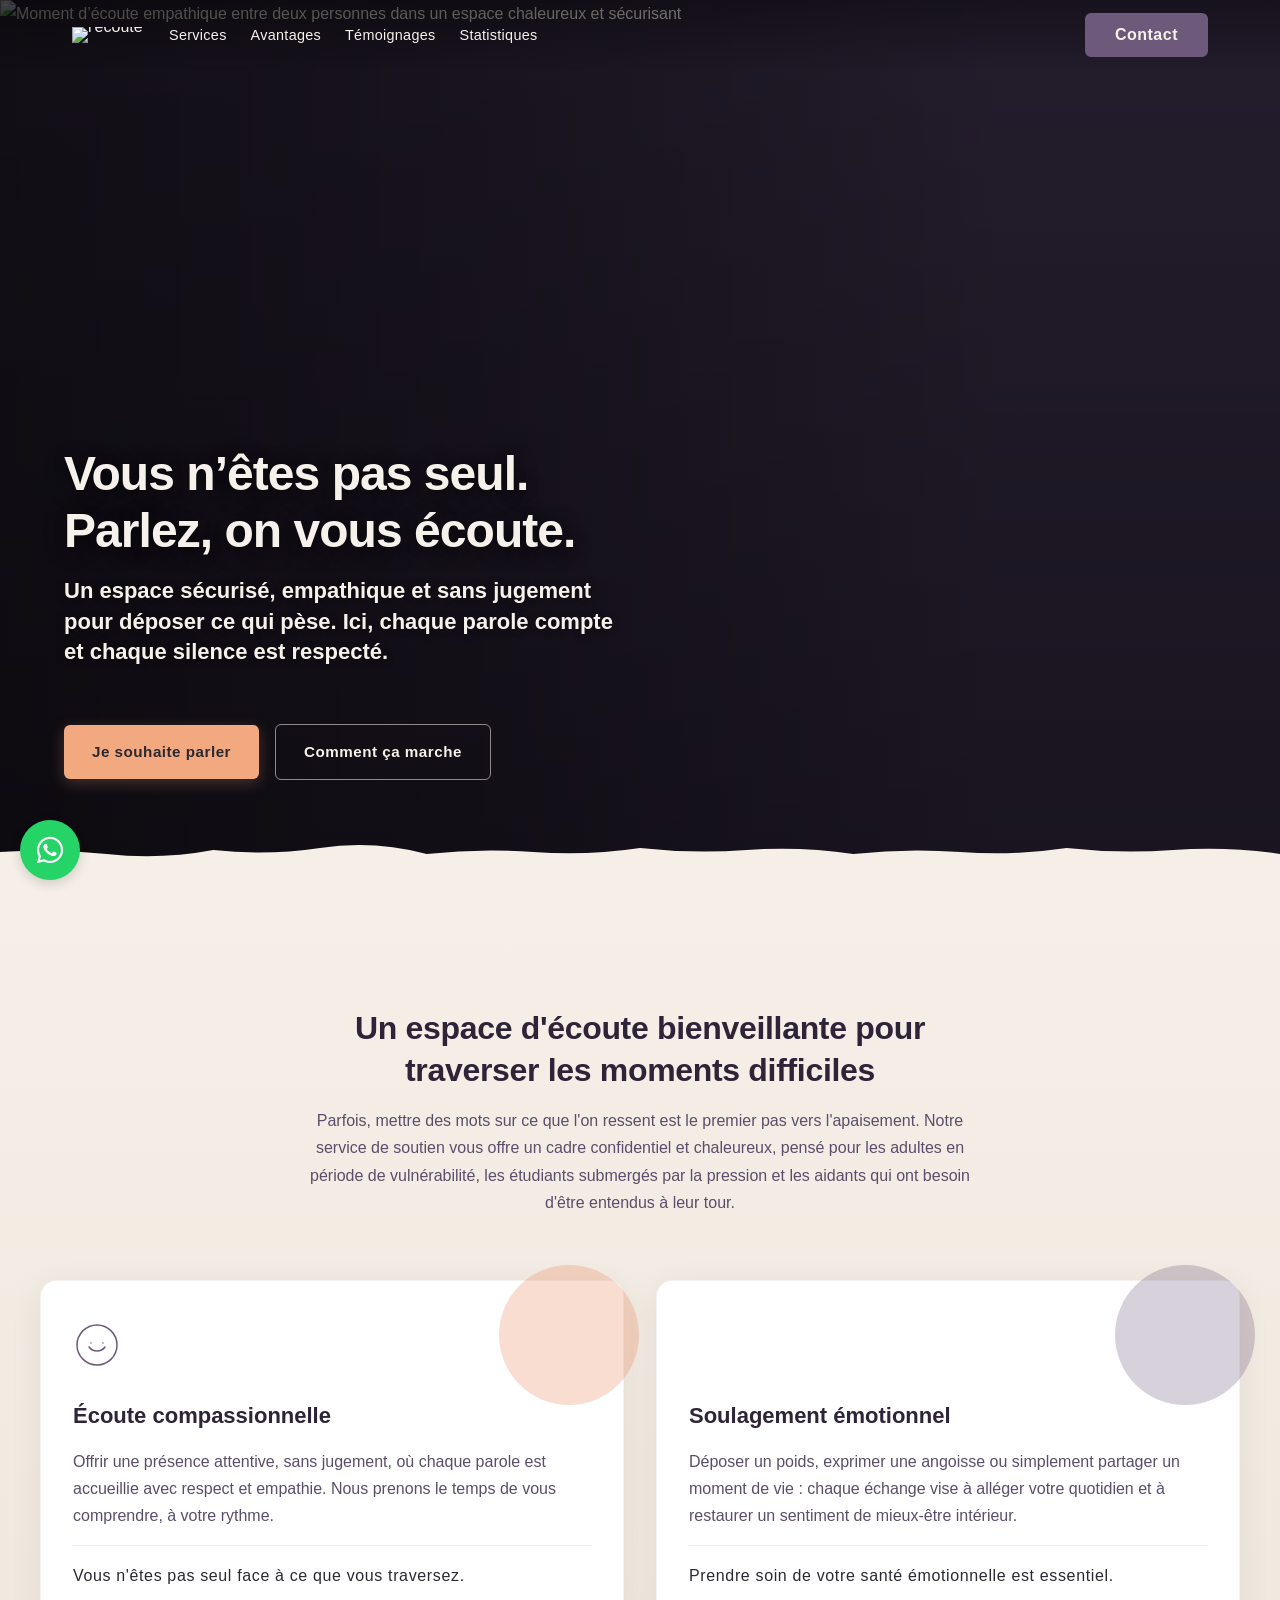
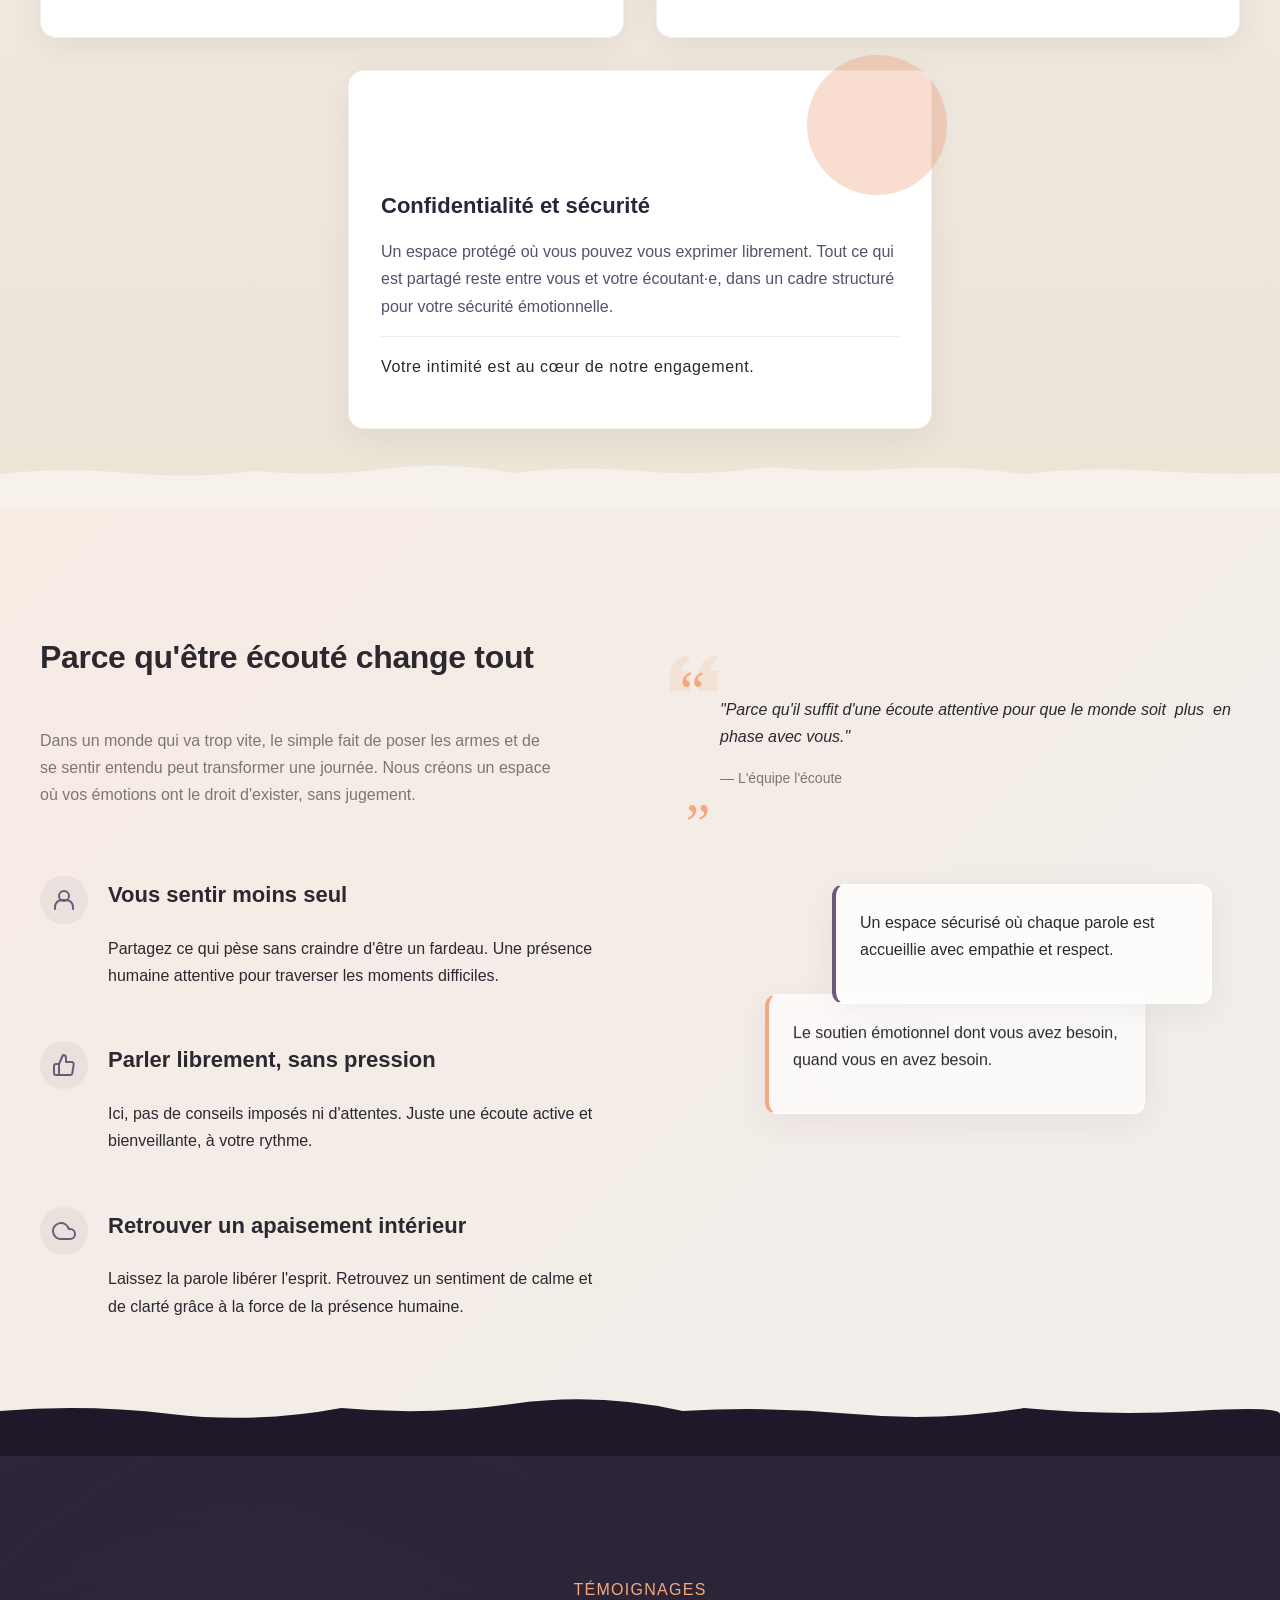
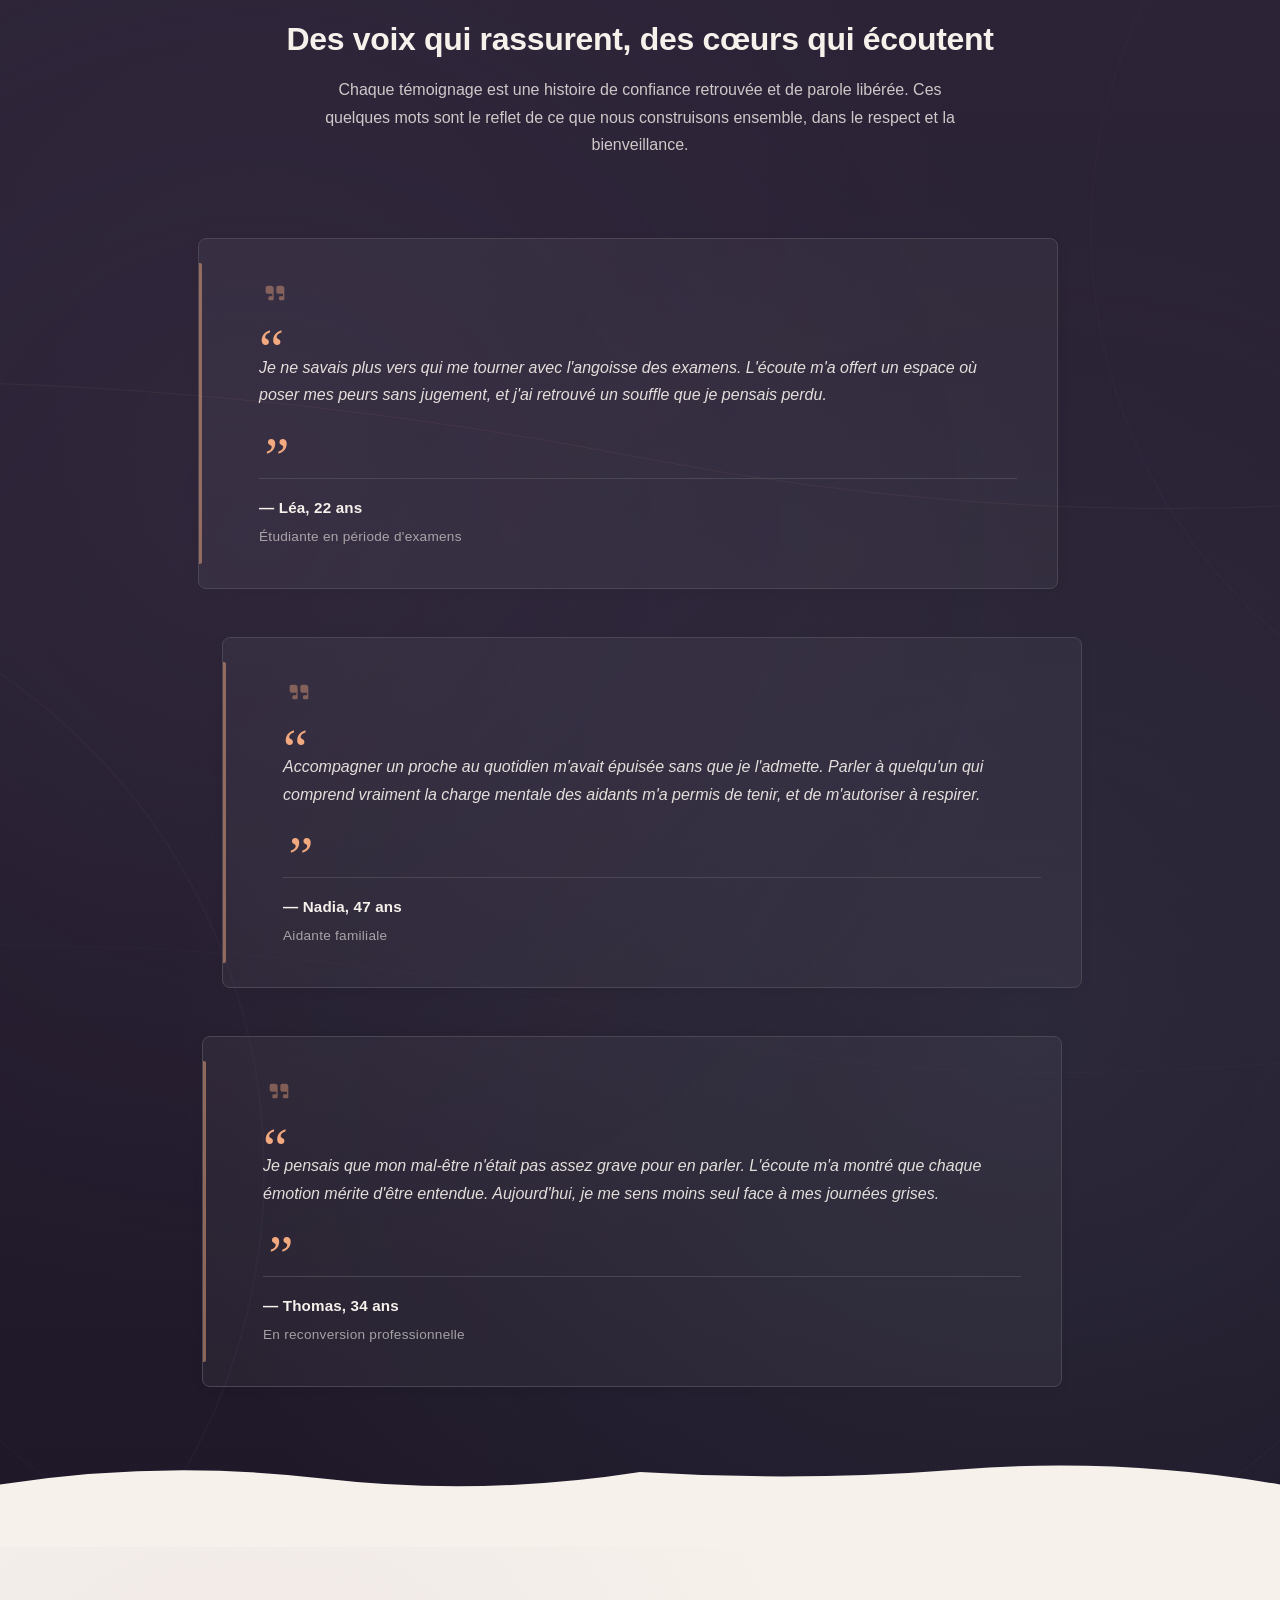
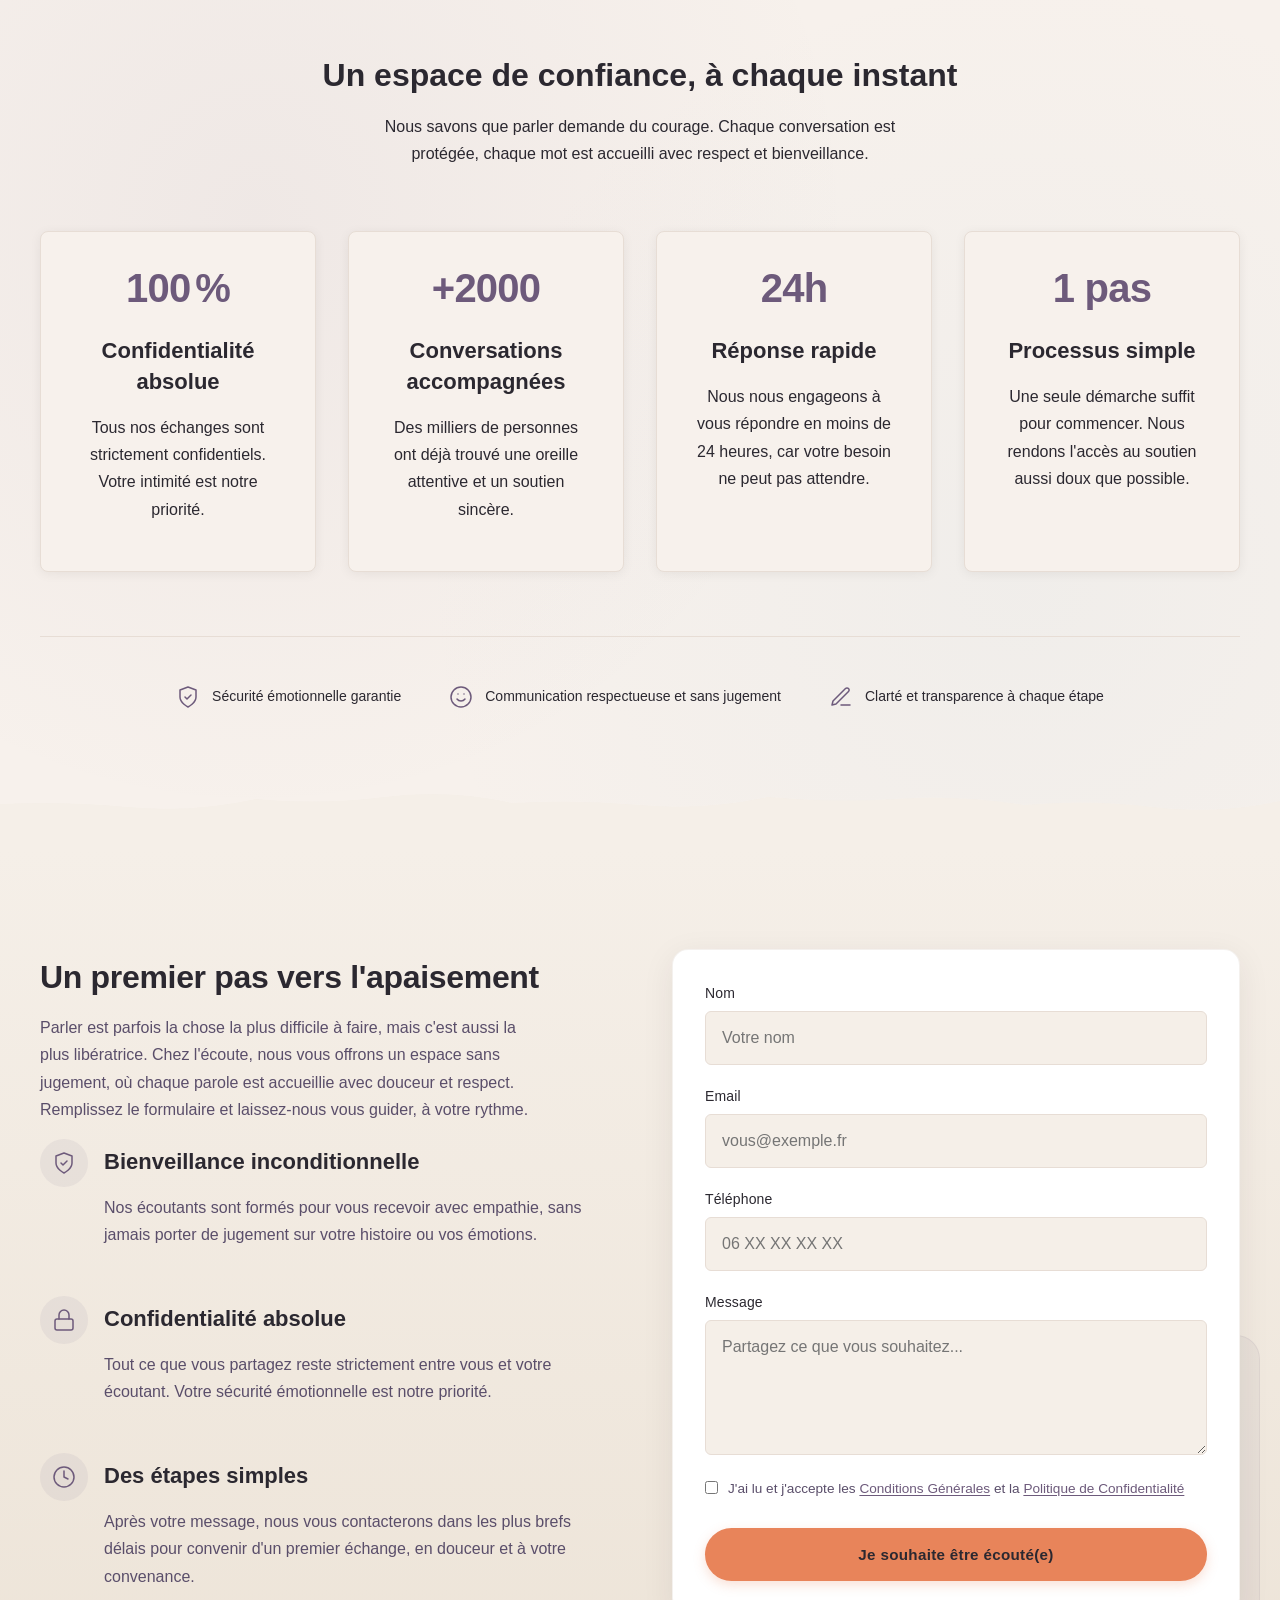
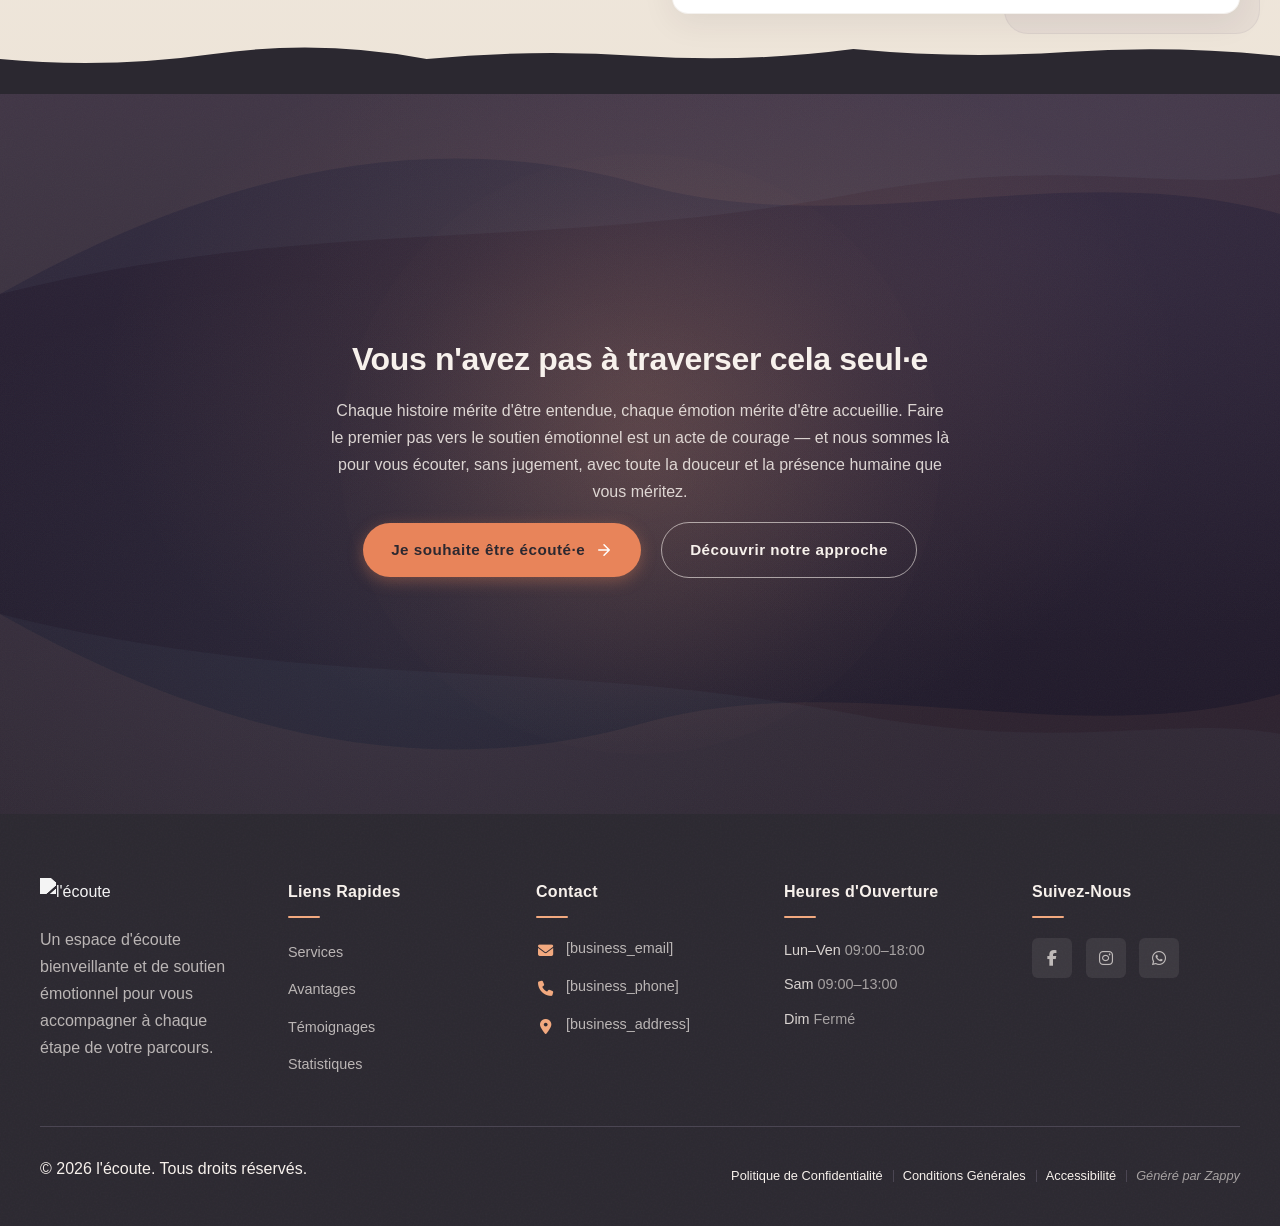
==== commit c4aef362: "Background sync: Progressive GitHub Sync" ====
--- a/index.html
+++ b/index.html
@@ -228,14 +228,14 @@
     <meta name="twitter:card" content="summary_large_image">
     <meta name="twitter:title" content="Trouvez du réconfort dès maintenant — l&#39;écoute">
     <meta name="twitter:description" content="Un espace bienveillant pour parler de votre mal-être. Nos écoutants vous soutiennent avec empathie face à la dépression. Contactez-nous pour un soutien immédiat.">
-    <meta property="og:type" content="website" />
-  <meta property="og:locale" content="en_US" />
-  
-  
-  
-  
-  
-  <link rel="stylesheet" href="https://cdnjs.cloudflare.com/ajax/libs/font-awesome/6.4.0/css/all.min.css" />
+    <meta property="og:type" content="website">
+  <meta property="og:locale" content="en_US">
+  
+  
+  
+  
+  
+  <link rel="stylesheet" href="https://cdnjs.cloudflare.com/ajax/libs/font-awesome/6.4.0/css/all.min.css">
   <style>
     .skip-link { position: absolute; top: 0; left: 0; transform: translateY(-200%); padding: 12px 18px; background: var(--bg-dark, #1a1a1a); color: var(--text-light, #fff); font-weight: 600; border-radius: 0 0 8px 0; z-index: 10000; }
     .skip-link:focus { transform: none; outline: 2px solid var(--ring, #fff); outline-offset: 2px; }
@@ -245,15 +245,15 @@
 
   
     <!-- Favicons -->
-    <link rel="icon" type="image/x-icon" href="/assets/favicon.ico" />
-    <link rel="icon" type="image/png" sizes="16x16" href="/assets/favicon-16x16.png" />
-    <link rel="icon" type="image/png" sizes="32x32" href="/assets/favicon-32x32.png" />
-    <link rel="icon" type="image/png" sizes="48x48" href="/assets/favicon-48x48.png" />
-    <link rel="icon" type="image/png" sizes="192x192" href="/assets/favicon-192x192.png" />
-    <link rel="icon" type="image/png" sizes="512x512" href="/assets/favicon-512x512.png" />
-    <link rel="apple-touch-icon" href="/assets/apple-touch-icon.png" />
+    <link rel="icon" type="image/x-icon" href="/assets/favicon.ico">
+    <link rel="icon" type="image/png" sizes="16x16" href="/assets/favicon-16x16.png">
+    <link rel="icon" type="image/png" sizes="32x32" href="/assets/favicon-32x32.png">
+    <link rel="icon" type="image/png" sizes="48x48" href="/assets/favicon-48x48.png">
+    <link rel="icon" type="image/png" sizes="192x192" href="/assets/favicon-192x192.png">
+    <link rel="icon" type="image/png" sizes="512x512" href="/assets/favicon-512x512.png">
+    <link rel="apple-touch-icon" href="/assets/apple-touch-icon.png">
     <!-- Cookie Consent -->
-    <link rel="stylesheet" href="https://cdn.jsdelivr.net/npm/vanilla-cookieconsent@3/dist/cookieconsent.css" />
+    <link rel="stylesheet" href="https://cdn.jsdelivr.net/npm/vanilla-cookieconsent@3/dist/cookieconsent.css">
     <script src="https://cdn.jsdelivr.net/npm/vanilla-cookieconsent@3/dist/cookieconsent.umd.js"></script>
     <!-- Mickidum Accessibility Toolbar -->
     <script src="https://cdn.jsdelivr.net/gh/mickidum/acc_toolbar/acctoolbar/acctoolbar.min.js"></script>
@@ -352,22 +352,22 @@
   <nav class="navbar">
   <button class="mobile-toggle" id="mobileToggle" aria-label="Menu">
     <svg class="hamburger-icon" width="24" height="24" viewBox="0 0 24 24" fill="none">
-      <path d="M3 12h18M3 6h18M3 18h18" stroke="currentColor" stroke-width="2" stroke-linecap="round"/>
+      <path d="M3 12h18M3 6h18M3 18h18" stroke="currentColor" stroke-width="2" stroke-linecap="round"></path>
     </svg>
     <svg class="close-icon" width="24" height="24" viewBox="0 0 24 24" fill="none" style="display: none;">
-      <path d="M18 6L6 18M6 6l12 12" stroke="currentColor" stroke-width="2" stroke-linecap="round"/>
+      <path d="M18 6L6 18M6 6l12 12" stroke="currentColor" stroke-width="2" stroke-linecap="round"></path>
     </svg>
   </button>
   
   <button class="phone-header-btn" data-phone="[business_phone]" aria-label="Call">
     <svg width="20" height="20" viewBox="0 0 24 24" fill="currentColor">
-      <path d="M22 16.92v3a2 2 0 0 1-2.18 2 19.79 19.79 0 0 1-8.63-3.07 19.5 19.5 0 0 1-6-6 19.79 19.79 0 0 1-3.07-8.67A2 2 0 0 1 4.11 2h3a2 2 0 0 1 2 1.72 12.84 12.84 0 0 0 .7 2.81 2 2 0 0 1-.45 2.11L8.09 9.91a16 16 0 0 0 6 6l1.27-1.27a2 2 0 0 1 2.11-.45 12.84 12.84 0 0 0 2.81.7A2 2 0 0 1 22 16.92z"/>
+      <path d="M22 16.92v3a2 2 0 0 1-2.18 2 19.79 19.79 0 0 1-8.63-3.07 19.5 19.5 0 0 1-6-6 19.79 19.79 0 0 1-3.07-8.67A2 2 0 0 1 4.11 2h3a2 2 0 0 1 2 1.72 12.84 12.84 0 0 0 .7 2.81 2 2 0 0 1-.45 2.11L8.09 9.91a16 16 0 0 0 6 6l1.27-1.27a2 2 0 0 1 2.11-.45 12.84 12.84 0 0 0 2.81.7A2 2 0 0 1 22 16.92z"></path>
     </svg>
   </button>
 
   <div class="nav-container">
     <div class="nav-brand">
-      <a href="/" class="logo-link"><img class="logo" src="/assets/site-accueil-image-1.webp" alt="l'écoute" /></a>
+      <a href="/" class="logo-link"><img class="logo" src="/assets/site-accueil-image-1.webp" alt="l'écoute"></a>
     </div>
     
     <ul class="nav-menu" id="navMenu"><li><a href="#services">Services</a></li><li><a href="#benefits">Avantages</a></li><li><a href="#testimonials">Témoignages</a></li><li><a href="#stats">Statistiques</a></li><li class="mobile-contact-link nav-cta-mobile-item"><a href="#contact" class="nav-cta-btn">Contact</a></li></ul>
@@ -835,7 +835,7 @@
 </script>
   
   <main id="main">
-    <section data-band-index="0" id="hero" class="accueil-hero-section" data-layout-spec="Accueil-hero" data-hero-type="fullscreen-scrim"><div class="accueil-hero-section__bg-wrapper"><img loading="eager" fetchpriority="high" data-hero-bg="true" data-placeholder="accueil-hero-image-1" data-context="A warm, intimate close-up photo of two people sitting in a softly lit room, one listening attentively while the other speaks, with calm expressions. The lighting is gentle with warm amber and plum tones, shot from a slight angle to create a feeling of safety and human connection. Shallow depth of field blurs the background into soft bokeh shapes." width="1200" height="600" src="/assets/site-accueil-hero-image-1.webp" alt="Moment d’écoute empathique entre deux personnes dans un espace chaleureux et sécurisant" class="accueil-hero-section__bg-image" /><div class="accueil-hero-section__scrim" aria-hidden="true"></div></div><div class="accueil-hero-section__content"><div class="accueil-hero-section__text-group"><h1 class="accueil-hero-section__headline">Vous n’êtes pas seul.<br />Parlez, on vous écoute.</h1><h3 class="accueil-hero-section__subtitle">Un espace sécurisé, empathique et sans jugement pour déposer ce qui pèse. Ici, chaque parole compte et chaque silence est respecté.</h3></div><div class="accueil-hero-section__cta-group"><a href="/contact" class="accueil-hero-section__cta accueil-hero-section__cta--primary">Je souhaite parler</a><a href="/notre-approche" class="accueil-hero-section__cta accueil-hero-section__cta--secondary">Comment ça marche</a></div></div><div class="accueil-hero-section__divider-wrapper" aria-hidden="true" data-no-icon-edit="true"><svg viewBox="0 0 1440 80" preserveAspectRatio="none" xmlns="http://www.w3.org/2000/svg"><path d="M0,80 L0,32 Q60,28 120,34 T240,30 Q300,36 360,28 T480,34 Q540,28 600,32 T720,28 Q780,34 840,30 T960,34 Q1020,28 1080,32 T1200,28 Q1260,34 1320,30 T1440,34 L1440,80 Z" fill="#F5EFE8"/></svg></div></section>
+    <section data-band-index="0" id="hero" class="accueil-hero-section" data-layout-spec="Accueil-hero" data-hero-type="fullscreen-scrim"><div class="accueil-hero-section__bg-wrapper"><img loading="eager" fetchpriority="high" data-hero-bg="true" data-placeholder="accueil-hero-image-1" data-context="A warm, intimate close-up photo of two people sitting in a softly lit room, one listening attentively while the other speaks, with calm expressions. The lighting is gentle with warm amber and plum tones, shot from a slight angle to create a feeling of safety and human connection. Shallow depth of field blurs the background into soft bokeh shapes." width="1200" height="600" src="/assets/site-accueil-hero-image-1.webp" alt="Moment d’écoute empathique entre deux personnes dans un espace chaleureux et sécurisant" class="accueil-hero-section__bg-image"><div class="accueil-hero-section__scrim" aria-hidden="true"></div></div><div class="accueil-hero-section__content"><div class="accueil-hero-section__text-group"><h1 class="accueil-hero-section__headline">Vous n’êtes pas seul.<br>Parlez, on vous écoute.</h1><h3 class="accueil-hero-section__subtitle">Un espace sécurisé, empathique et sans jugement pour déposer ce qui pèse. Ici, chaque parole compte et chaque silence est respecté.</h3></div><div class="accueil-hero-section__cta-group"><a href="/contact" class="accueil-hero-section__cta accueil-hero-section__cta--primary">Je souhaite parler</a><a href="/notre-approche" class="accueil-hero-section__cta accueil-hero-section__cta--secondary">Comment ça marche</a></div></div><div class="accueil-hero-section__divider-wrapper" aria-hidden="true" data-no-icon-edit="true"><svg viewBox="0 0 1440 80" preserveAspectRatio="none" xmlns="http://www.w3.org/2000/svg"><path d="M0,80 L0,32 Q60,28 120,34 T240,30 Q300,36 360,28 T480,34 Q540,28 600,32 T720,28 Q780,34 840,30 T960,34 Q1020,28 1080,32 T1200,28 Q1260,34 1320,30 T1440,34 L1440,80 Z" fill="#F5EFE8"></path></svg></div></section>
 
 <section data-band-index="1" id="services" class="accueil-services-section" data-layout-spec="Accueil-services">
   <div class="accueil-services-section__container">
@@ -853,10 +853,10 @@
         <div class="accueil-services-section__card-content">
           <div class="accueil-services-section__card-icon" aria-hidden="true">
             <svg data-element-type="icon" data-icon-type="svg" viewBox="0 0 48 48" fill="none" xmlns="http://www.w3.org/2000/svg">
-              <circle cx="24" cy="24" r="20" stroke="currentColor" stroke-width="1.5"/>
-              <path d="M16 26C16 26 19 30 24 30C29 30 32 26 32 26" stroke="currentColor" stroke-width="1.5" stroke-linecap="round"/>
-              <path d="M18 22V22.01" stroke="currentColor" stroke-width="1.5" stroke-linecap="round"/>
-              <path d="M30 22V22.01" stroke="currentColor" stroke-width="1.5" stroke-linecap="round"/>
+              <circle cx="24" cy="24" r="20" stroke="currentColor" stroke-width="1.5"></circle>
+              <path d="M16 26C16 26 19 30 24 30C29 30 32 26 32 26" stroke="currentColor" stroke-width="1.5" stroke-linecap="round"></path>
+              <path d="M18 22V22.01" stroke="currentColor" stroke-width="1.5" stroke-linecap="round"></path>
+              <path d="M30 22V22.01" stroke="currentColor" stroke-width="1.5" stroke-linecap="round"></path>
             </svg>
           </div>
           <h3 class="accueil-services-section__card-title">Écoute compassionnelle</h3>
@@ -896,7 +896,7 @@
   <!-- Bottom Divider: Torn Paper Edge -->
   <div class="accueil-services-section__divider-wrapper">
     <svg data-no-icon-edit="true" aria-hidden="true" viewBox="0 0 1200 80" preserveAspectRatio="none" xmlns="http://www.w3.org/2000/svg">
-      <path d="M0,80 L0,45 Q60,38 120,44 T240,42 Q300,48 360,40 T480,44 Q540,36 600,42 T720,38 Q780,44 840,40 T960,45 Q1020,38 1080,42 T1200,44 L1200,80 Z" fill="var(--bg-light)"/>
+      <path d="M0,80 L0,45 Q60,38 120,44 T240,42 Q300,48 360,40 T480,44 Q540,36 600,42 T720,38 Q780,44 840,40 T960,45 Q1020,38 1080,42 T1200,44 L1200,80 Z" fill="var(--bg-light)"></path>
     </svg>
   </div>
 </section>
@@ -909,33 +909,33 @@
       <p class="benefits-start__description">Dans un monde qui va trop vite, le simple fait de poser les armes et de se sentir entendu peut transformer une journée. Nous créons un espace où vos émotions ont le droit d'exister, sans jugement.</p>
       
       <div class="benefits-list">
-        <div class="benefit-item">
+        <div class="benefit-item" data-grid-item-index="0">
           <div class="benefit-item__icon">
-            <svg data-element-type="icon" data-icon-type="svg" width="24" height="24" viewBox="0 0 24 24" fill="none" stroke="currentColor" stroke-width="2" stroke-linecap="round" stroke-linejoin="round"><circle cx="12" cy="8" r="5"/><path d="M3 21v-2a7 7 0 0 1 7-7h4a7 7 0 0 1 7 7v2"/></svg>
+            <svg data-element-type="icon" data-icon-type="svg" width="24" height="24" viewBox="0 0 24 24" fill="none" stroke="currentColor" stroke-width="2" stroke-linecap="round" stroke-linejoin="round"><circle cx="12" cy="8" r="5"></circle><path d="M3 21v-2a7 7 0 0 1 7-7h4a7 7 0 0 1 7 7v2"></path></svg>
           </div>
           <div class="benefit-item__content">
             <h3 class="benefit-item__title">Vous sentir moins seul</h3>
-            <p class="benefit-item__text">Partagez ce qui pèse sans craindre d'être un fardeau. Une présence humaine attentive pour traverser les moments difficiles.</p>
+            <p class="benefit-item__text" style="color: rgb(43, 40, 48) !important;">Partagez ce qui pèse sans craindre d'être un fardeau. Une présence humaine attentive pour traverser les moments difficiles.</p>
           </div>
         </div>
         
-        <div class="benefit-item">
+        <div class="benefit-item" data-grid-item-index="1">
           <div class="benefit-item__icon">
-            <svg data-element-type="icon" data-icon-type="svg" width="24" height="24" viewBox="0 0 24 24" fill="none" stroke="currentColor" stroke-width="2" stroke-linecap="round" stroke-linejoin="round"><path d="M14 9V5a3 3 0 0 0-3-3l-4 9v11h11.28a2 2 0 0 0 2-1.7l1.38-9a2 2 0 0 0-2-2.3H14z"/><path d="M7 22H4a2 2 0 0 1-2-2v-7a2 2 0 0 1 2-2h3"/></svg>
+            <svg data-element-type="icon" data-icon-type="svg" width="24" height="24" viewBox="0 0 24 24" fill="none" stroke="currentColor" stroke-width="2" stroke-linecap="round" stroke-linejoin="round"><path d="M14 9V5a3 3 0 0 0-3-3l-4 9v11h11.28a2 2 0 0 0 2-1.7l1.38-9a2 2 0 0 0-2-2.3H14z"></path><path d="M7 22H4a2 2 0 0 1-2-2v-7a2 2 0 0 1 2-2h3"></path></svg>
           </div>
           <div class="benefit-item__content">
             <h3 class="benefit-item__title">Parler librement, sans pression</h3>
-            <p class="benefit-item__text">Ici, pas de conseils imposés ni d'attentes. Juste une écoute active et bienveillante, à votre rythme.</p>
+            <p class="benefit-item__text" style="color: rgb(43, 40, 48) !important;">Ici, pas de conseils imposés ni d'attentes. Juste une écoute active et bienveillante, à votre rythme.</p>
           </div>
         </div>
         
-        <div class="benefit-item">
+        <div class="benefit-item" data-grid-item-index="2">
           <div class="benefit-item__icon">
-            <svg data-element-type="icon" data-icon-type="svg" width="24" height="24" viewBox="0 0 24 24" fill="none" stroke="currentColor" stroke-width="2" stroke-linecap="round" stroke-linejoin="round"><path d="M18 10h-1.26A8 8 0 1 0 9 20h9a5 5 0 0 0 0-10z"/></svg>
+            <svg data-element-type="icon" data-icon-type="svg" width="24" height="24" viewBox="0 0 24 24" fill="none" stroke="currentColor" stroke-width="2" stroke-linecap="round" stroke-linejoin="round"><path d="M18 10h-1.26A8 8 0 1 0 9 20h9a5 5 0 0 0 0-10z"></path></svg>
           </div>
           <div class="benefit-item__content">
             <h3 class="benefit-item__title">Retrouver un apaisement intérieur</h3>
-            <p class="benefit-item__text">Laissez la parole libérer l'esprit. Retrouvez un sentiment de calme et de clarté grâce à la force de la présence humaine.</p>
+            <p class="benefit-item__text" style="color: rgb(43, 40, 48) !important;">Laissez la parole libérer l'esprit. Retrouvez un sentiment de calme et de clarté grâce à la force de la présence humaine.</p>
           </div>
         </div>
       </div>
@@ -944,8 +944,8 @@
     <!-- END Column -->
     <div class="benefits-end">
       <blockquote class="benefits-quote">
-        <svg class="benefits-quote__mark" data-element-type="icon" data-icon-type="svg" width="48" height="48" viewBox="0 0 24 24" fill="currentColor" opacity="0.15"><path d="M14.017 21v-7.391c0-5.704 3.731-9.57 8.983-10.609l.995 2.151c-2.432.917-3.995 3.638-3.995 5.849h4v10h-9.983zm-14.017 0v-7.391c0-5.704 3.748-9.57 9-10.609l.996 2.151c-2.433.917-3.996 3.638-3.996 5.849h3.983v10h-9.983z"/></svg>
-        <p class="benefits-quote__text">"Parfois, il suffit d'une oreille attentive pour que le cœur recommence à battre plus doucement."</p>
+        <svg class="benefits-quote__mark" data-element-type="icon" data-icon-type="svg" width="48" height="48" viewBox="0 0 24 24" fill="currentColor" opacity="0.15"><path d="M14.017 21v-7.391c0-5.704 3.731-9.57 8.983-10.609l.995 2.151c-2.432.917-3.995 3.638-3.995 5.849h4v10h-9.983zm-14.017 0v-7.391c0-5.704 3.748-9.57 9-10.609l.996 2.151c-2.433.917-3.996 3.638-3.996 5.849h3.983v10h-9.983z"></path></svg>
+        <p class="benefits-quote__text" >"Parce qu'il suffit d'une écoute attentive pour que le monde soit&nbsp; plus&nbsp; en phase avec vous."</p>
         <footer class="benefits-quote__author">— L'équipe l'écoute</footer>
       </blockquote>
       
@@ -965,12 +965,12 @@
     <svg data-no-icon-edit="true" aria-hidden="true" viewBox="0 0 1200 80" preserveAspectRatio="none" xmlns="http://www.w3.org/2000/svg">
       <defs>
         <linearGradient id="benefitsWash" x1="0%" y1="0%" x2="100%" y2="0%">
-          <stop offset="0%" stop-color="var(--accent)" stop-opacity="0.3"/>
-          <stop offset="50%" stop-color="var(--secondary)" stop-opacity="0.2"/>
-          <stop offset="100%" stop-color="var(--bg-dark)" stop-opacity="0.1"/>
+          <stop offset="0%" stop-color="var(--accent)" stop-opacity="0.3"></stop>
+          <stop offset="50%" stop-color="var(--secondary)" stop-opacity="0.2"></stop>
+          <stop offset="100%" stop-color="var(--bg-dark)" stop-opacity="0.1"></stop>
         </linearGradient>
       </defs>
-      <path d="M0,80 L0,35 Q80,28 160,38 T320,32 Q400,40 480,28 T640,35 Q720,30 800,38 T960,32 Q1040,40 1120,35 T1200,38 L1200,80 Z" fill="#1E1828"/>
+      <path d="M0,80 L0,35 Q80,28 160,38 T320,32 Q400,40 480,28 T640,35 Q720,30 800,38 T960,32 Q1040,40 1120,35 T1200,38 L1200,80 Z" fill="#1E1828"></path>
     </svg>
   </div>
 </section>
@@ -979,11 +979,11 @@
   <!-- Decorative background resonance lines -->
   <div class="accueil-testimonials-section__bg-lines" aria-hidden="true">
     <svg data-no-icon-edit="true" aria-hidden="true" viewBox="0 0 1440 900" preserveAspectRatio="xMidYMid slice" xmlns="http://www.w3.org/2000/svg">
-      <circle cx="200" cy="700" r="320" fill="none" stroke="var(--primary)" stroke-width="1" opacity="0.08"/>
-      <circle cx="1240" cy="200" r="280" fill="none" stroke="var(--primary)" stroke-width="1" opacity="0.06"/>
-      <circle cx="720" cy="450" r="520" fill="none" stroke="var(--secondary)" stroke-width="0.5" opacity="0.05"/>
-      <path d="M 0,300 Q 360,250 720,320 T 1440,280" fill="none" stroke="var(--accent)" stroke-width="0.5" opacity="0.07"/>
-      <path d="M 0,600 Q 480,550 720,620 T 1440,580" fill="none" stroke="var(--primary)" stroke-width="0.5" opacity="0.06"/>
+      <circle cx="200" cy="700" r="320" fill="none" stroke="var(--primary)" stroke-width="1" opacity="0.08"></circle>
+      <circle cx="1240" cy="200" r="280" fill="none" stroke="var(--primary)" stroke-width="1" opacity="0.06"></circle>
+      <circle cx="720" cy="450" r="520" fill="none" stroke="var(--secondary)" stroke-width="0.5" opacity="0.05"></circle>
+      <path d="M 0,300 Q 360,250 720,320 T 1440,280" fill="none" stroke="var(--accent)" stroke-width="0.5" opacity="0.07"></path>
+      <path d="M 0,600 Q 480,550 720,620 T 1440,580" fill="none" stroke="var(--primary)" stroke-width="0.5" opacity="0.06"></path>
     </svg>
   </div>
 
@@ -1003,7 +1003,7 @@
         <div class="accueil-testimonials-section__card-accent" aria-hidden="true"></div>
         <figure class="accueil-testimonials-section__quote">
           <svg class="accueil-testimonials-section__quote-icon" data-element-type="icon" data-icon-type="svg" width="32" height="32" viewBox="0 0 24 24" fill="none" xmlns="http://www.w3.org/2000/svg">
-            <path d="M10 11H6.5C5.67 11 5 10.33 5 9.5V6.5C5 5.67 5.67 5 6.5 5H9C10.1 5 11 5.9 11 7V15C11 15.55 10.55 16 10 16H8C7.45 16 7 15.55 7 15V14C7 13.45 7.45 13 8 13H10V11ZM18 11H14.5C13.67 11 13 10.33 13 9.5V6.5C13 5.67 13.67 5 14.5 5H17C18.1 5 19 5.9 19 7V15C19 15.55 18.55 16 18 16H16C15.45 16 15 15.55 15 15V14C15 13.45 15.45 13 16 13H18V11Z" fill="currentColor" opacity="0.6"/>
+            <path d="M10 11H6.5C5.67 11 5 10.33 5 9.5V6.5C5 5.67 5.67 5 6.5 5H9C10.1 5 11 5.9 11 7V15C11 15.55 10.55 16 10 16H8C7.45 16 7 15.55 7 15V14C7 13.45 7.45 13 8 13H10V11ZM18 11H14.5C13.67 11 13 10.33 13 9.5V6.5C13 5.67 13.67 5 14.5 5H17C18.1 5 19 5.9 19 7V15C19 15.55 18.55 16 18 16H16C15.45 16 15 15.55 15 15V14C15 13.45 15.45 13 16 13H18V11Z" fill="currentColor" opacity="0.6"></path>
           </svg>
           <blockquote>
             <p>Je ne savais plus vers qui me tourner avec l'angoisse des examens. L'écoute m'a offert un espace où poser mes peurs sans jugement, et j'ai retrouvé un souffle que je pensais perdu.</p>
@@ -1020,7 +1020,7 @@
         <div class="accueil-testimonials-section__card-accent" aria-hidden="true"></div>
         <figure class="accueil-testimonials-section__quote">
           <svg class="accueil-testimonials-section__quote-icon" data-element-type="icon" data-icon-type="svg" width="32" height="32" viewBox="0 0 24 24" fill="none" xmlns="http://www.w3.org/2000/svg">
-            <path d="M10 11H6.5C5.67 11 5 10.33 5 9.5V6.5C5 5.67 5.67 5 6.5 5H9C10.1 5 11 5.9 11 7V15C11 15.55 10.55 16 10 16H8C7.45 16 7 15.55 7 15V14C7 13.45 7.45 13 8 13H10V11ZM18 11H14.5C13.67 11 13 10.33 13 9.5V6.5C13 5.67 13.67 5 14.5 5H17C18.1 5 19 5.9 19 7V15C19 15.55 18.55 16 18 16H16C15.45 16 15 15.55 15 15V14C15 13.45 15.45 13 16 13H18V11Z" fill="currentColor" opacity="0.6"/>
+            <path d="M10 11H6.5C5.67 11 5 10.33 5 9.5V6.5C5 5.67 5.67 5 6.5 5H9C10.1 5 11 5.9 11 7V15C11 15.55 10.55 16 10 16H8C7.45 16 7 15.55 7 15V14C7 13.45 7.45 13 8 13H10V11ZM18 11H14.5C13.67 11 13 10.33 13 9.5V6.5C13 5.67 13.67 5 14.5 5H17C18.1 5 19 5.9 19 7V15C19 15.55 18.55 16 18 16H16C15.45 16 15 15.55 15 15V14C15 13.45 15.45 13 16 13H18V11Z" fill="currentColor" opacity="0.6"></path>
           </svg>
           <blockquote>
             <p>Accompagner un proche au quotidien m'avait épuisée sans que je l'admette. Parler à quelqu'un qui comprend vraiment la charge mentale des aidants m'a permis de tenir, et de m'autoriser à respirer.</p>
@@ -1037,7 +1037,7 @@
         <div class="accueil-testimonials-section__card-accent" aria-hidden="true"></div>
         <figure class="accueil-testimonials-section__quote">
           <svg class="accueil-testimonials-section__quote-icon" data-element-type="icon" data-icon-type="svg" width="32" height="32" viewBox="0 0 24 24" fill="none" xmlns="http://www.w3.org/2000/svg">
-            <path d="M10 11H6.5C5.67 11 5 10.33 5 9.5V6.5C5 5.67 5.67 5 6.5 5H9C10.1 5 11 5.9 11 7V15C11 15.55 10.55 16 10 16H8C7.45 16 7 15.55 7 15V14C7 13.45 7.45 13 8 13H10V11ZM18 11H14.5C13.67 11 13 10.33 13 9.5V6.5C13 5.67 13.67 5 14.5 5H17C18.1 5 19 5.9 19 7V15C19 15.55 18.55 16 18 16H16C15.45 16 15 15.55 15 15V14C15 13.45 15.45 13 16 13H18V11Z" fill="currentColor" opacity="0.6"/>
+            <path d="M10 11H6.5C5.67 11 5 10.33 5 9.5V6.5C5 5.67 5.67 5 6.5 5H9C10.1 5 11 5.9 11 7V15C11 15.55 10.55 16 10 16H8C7.45 16 7 15.55 7 15V14C7 13.45 7.45 13 8 13H10V11ZM18 11H14.5C13.67 11 13 10.33 13 9.5V6.5C13 5.67 13.67 5 14.5 5H17C18.1 5 19 5.9 19 7V15C19 15.55 18.55 16 18 16H16C15.45 16 15 15.55 15 15V14C15 13.45 15.45 13 16 13H18V11Z" fill="currentColor" opacity="0.6"></path>
           </svg>
           <blockquote>
             <p>Je pensais que mon mal-être n'était pas assez grave pour en parler. L'écoute m'a montré que chaque émotion mérite d'être entendue. Aujourd'hui, je me sens moins seul face à mes journées grises.</p>
@@ -1054,7 +1054,7 @@
   <!-- Bottom divider: smooth upward arc -->
   <div class="accueil-testimonials-section__divider-wrapper">
     <svg data-no-icon-edit="true" aria-hidden="true" viewBox="0 0 1200 80" preserveAspectRatio="none" xmlns="http://www.w3.org/2000/svg">
-      <path d="M0,80 L0,30 Q150,10 300,25 T600,20 Q750,28 900,18 T1200,30 L1200,80 Z" fill="var(--bg-light)"/>
+      <path d="M0,80 L0,30 Q150,10 300,25 T600,20 Q750,28 900,18 T1200,30 L1200,80 Z" fill="var(--bg-light)"></path>
     </svg>
   </div>
 </section>
@@ -1095,24 +1095,24 @@
     <div class="accueil-stats-section__reassurance">
       <div class="accueil-stats-section__reassurance-item">
         <svg class="accueil-stats-section__reassurance-icon" data-element-type="icon" data-icon-type="svg" viewBox="0 0 24 24" fill="none" stroke="currentColor" stroke-width="1.5" stroke-linecap="round" stroke-linejoin="round">
-          <path d="M12 22s8-4 8-10V5l-8-3-8 3v7c0 6 8 10 8 10z"/>
-          <path d="M9 12l2 2 4-4"/>
+          <path d="M12 22s8-4 8-10V5l-8-3-8 3v7c0 6 8 10 8 10z"></path>
+          <path d="M9 12l2 2 4-4"></path>
         </svg>
         <span class="accueil-stats-section__reassurance-text">Sécurité émotionnelle garantie</span>
       </div>
       <div class="accueil-stats-section__reassurance-item">
         <svg class="accueil-stats-section__reassurance-icon" data-element-type="icon" data-icon-type="svg" viewBox="0 0 24 24" fill="none" stroke="currentColor" stroke-width="1.5" stroke-linecap="round" stroke-linejoin="round">
-          <circle cx="12" cy="12" r="10"/>
-          <path d="M8 14s1.5 2 4 2 4-2 4-2"/>
-          <line x1="9" y1="9" x2="9.01" y2="9"/>
-          <line x1="15" y1="9" x2="15.01" y2="9"/>
+          <circle cx="12" cy="12" r="10"></circle>
+          <path d="M8 14s1.5 2 4 2 4-2 4-2"></path>
+          <line x1="9" y1="9" x2="9.01" y2="9"></line>
+          <line x1="15" y1="9" x2="15.01" y2="9"></line>
         </svg>
         <span class="accueil-stats-section__reassurance-text">Communication respectueuse et sans jugement</span>
       </div>
       <div class="accueil-stats-section__reassurance-item">
         <svg class="accueil-stats-section__reassurance-icon" data-element-type="icon" data-icon-type="svg" viewBox="0 0 24 24" fill="none" stroke="currentColor" stroke-width="1.5" stroke-linecap="round" stroke-linejoin="round">
-          <path d="M12 20h9"/>
-          <path d="M16.5 3.5a2.121 2.121 0 0 1 3 3L7 19l-4 1 1-4L16.5 3.5z"/>
+          <path d="M12 20h9"></path>
+          <path d="M16.5 3.5a2.121 2.121 0 0 1 3 3L7 19l-4 1 1-4L16.5 3.5z"></path>
         </svg>
         <span class="accueil-stats-section__reassurance-text">Clarté et transparence à chaque étape</span>
       </div>
@@ -1122,7 +1122,7 @@
   <!-- Bottom divider -->
   <div class="accueil-stats-section__divider-wrapper">
     <svg data-no-icon-edit="true" aria-hidden="true" viewBox="0 0 1200 80" preserveAspectRatio="none" xmlns="http://www.w3.org/2000/svg">
-      <path d="M0,80 L0,35 Q60,32 120,38 T240,30 Q300,36 360,28 T480,34 Q540,30 600,36 T720,28 Q780,34 840,30 T960,36 Q1020,30 1080,38 T1200,32 L1200,80 Z" fill="#F5EFE8"/>
+      <path d="M0,80 L0,35 Q60,32 120,38 T240,30 Q300,36 360,28 T480,34 Q540,30 600,36 T720,28 Q780,34 840,30 T960,36 Q1020,30 1080,38 T1200,32 L1200,80 Z" fill="#F5EFE8"></path>
     </svg>
   </div>
 </section>
@@ -1138,7 +1138,7 @@
       <ul class="accueil-contact-section__reassurance-list">
         <li class="accueil-contact-section__reassurance-item">
           <div class="accueil-contact-section__reassurance-icon-wrap">
-            <svg data-element-type="icon" data-icon-type="svg" class="accueil-contact-section__reassurance-icon" viewBox="0 0 24 24" fill="none" stroke="currentColor" stroke-width="1.5" stroke-linecap="round" stroke-linejoin="round"><path d="M12 22s8-4 8-10V5l-8-3-8 3v7c0 6 8 10 8 10z"/><path d="m9 12 2 2 4-4"/></svg>
+            <svg data-element-type="icon" data-icon-type="svg" class="accueil-contact-section__reassurance-icon" viewBox="0 0 24 24" fill="none" stroke="currentColor" stroke-width="1.5" stroke-linecap="round" stroke-linejoin="round"><path d="M12 22s8-4 8-10V5l-8-3-8 3v7c0 6 8 10 8 10z"></path><path d="m9 12 2 2 4-4"></path></svg>
           </div>
           <div class="accueil-contact-section__reassurance-text">
             <h3 class="accueil-contact-section__reassurance-title">Bienveillance inconditionnelle</h3>
@@ -1147,7 +1147,7 @@
         </li>
         <li class="accueil-contact-section__reassurance-item">
           <div class="accueil-contact-section__reassurance-icon-wrap">
-            <svg data-element-type="icon" data-icon-type="svg" class="accueil-contact-section__reassurance-icon" viewBox="0 0 24 24" fill="none" stroke="currentColor" stroke-width="1.5" stroke-linecap="round" stroke-linejoin="round"><rect x="3" y="11" width="18" height="11" rx="2" ry="2"/><path d="M7 11V7a5 5 0 0 1 10 0v4"/></svg>
+            <svg data-element-type="icon" data-icon-type="svg" class="accueil-contact-section__reassurance-icon" viewBox="0 0 24 24" fill="none" stroke="currentColor" stroke-width="1.5" stroke-linecap="round" stroke-linejoin="round"><rect x="3" y="11" width="18" height="11" rx="2" ry="2"></rect><path d="M7 11V7a5 5 0 0 1 10 0v4"></path></svg>
           </div>
           <div class="accueil-contact-section__reassurance-text">
             <h3 class="accueil-contact-section__reassurance-title">Confidentialité absolue</h3>
@@ -1156,7 +1156,7 @@
         </li>
         <li class="accueil-contact-section__reassurance-item">
           <div class="accueil-contact-section__reassurance-icon-wrap">
-            <svg data-element-type="icon" data-icon-type="svg" class="accueil-contact-section__reassurance-icon" viewBox="0 0 24 24" fill="none" stroke="currentColor" stroke-width="1.5" stroke-linecap="round" stroke-linejoin="round"><circle cx="12" cy="12" r="10"/><polyline points="12 6 12 12 16 14"/></svg>
+            <svg data-element-type="icon" data-icon-type="svg" class="accueil-contact-section__reassurance-icon" viewBox="0 0 24 24" fill="none" stroke="currentColor" stroke-width="1.5" stroke-linecap="round" stroke-linejoin="round"><circle cx="12" cy="12" r="10"></circle><polyline points="12 6 12 12 16 14"></polyline></svg>
           </div>
           <div class="accueil-contact-section__reassurance-text">
             <h3 class="accueil-contact-section__reassurance-title">Des étapes simples</h3>
@@ -1172,23 +1172,23 @@
         <form class="contact-form">
           <div class="contact-form__field">
             <label for="contact-name" class="contact-form__label">Nom</label>
-            <input type="text" id="contact-name" name="name" placeholder="Votre nom" class="contact-form__input" required />
+            <input type="text" id="contact-name" name="name" placeholder="Votre nom" class="contact-form__input" required="">
           </div>
           <div class="contact-form__field">
             <label for="contact-email" class="contact-form__label">Email</label>
-            <input type="email" id="contact-email" name="email" placeholder="vous@exemple.fr" class="contact-form__input" required />
+            <input type="email" id="contact-email" name="email" placeholder="vous@exemple.fr" class="contact-form__input" required="">
           </div>
           <div class="contact-form__field">
             <label for="contact-phone" class="contact-form__label">Téléphone</label>
-            <input type="tel" id="contact-phone" name="phone" placeholder="06 XX XX XX XX" class="contact-form__input" />
+            <input type="tel" id="contact-phone" name="phone" placeholder="06 XX XX XX XX" class="contact-form__input">
           </div>
           <div class="contact-form__field">
             <label for="contact-message" class="contact-form__label">Message</label>
-            <textarea id="contact-message" name="message" rows="4" placeholder="Partagez ce que vous souhaitez..." class="contact-form__textarea" required></textarea>
+            <textarea id="contact-message" name="message" rows="4" placeholder="Partagez ce que vous souhaitez..." class="contact-form__textarea" required=""></textarea>
           </div>
           <div class="privacy-consent">
             <label class="privacy-consent-label">
-              <input type="checkbox" name="privacy_consent" class="privacy-consent-checkbox" required />
+              <input type="checkbox" name="privacy_consent" class="privacy-consent-checkbox" required="">
               <span>J'ai lu et j'accepte les <a href="/terms" target="_blank">Conditions Générales</a> et la <a href="/privacy" target="_blank">Politique de Confidentialité</a></span>
             </label>
           </div>
@@ -1205,11 +1205,11 @@
     <svg data-no-icon-edit="true" aria-hidden="true" viewBox="0 0 1200 80" preserveAspectRatio="none" xmlns="http://www.w3.org/2000/svg">
       <defs>
         <linearGradient id="dividerGradient" x1="0%" y1="0%" x2="100%" y2="0%">
-          <stop offset="0%" stop-color="#6D5A7B"/>
-          <stop offset="100%" stop-color="#2B2830"/>
+          <stop offset="0%" stop-color="#6D5A7B"></stop>
+          <stop offset="100%" stop-color="#2B2830"></stop>
         </linearGradient>
       </defs>
-      <path d="M0,80 L0,45 Q100,55 200,40 T400,45 Q500,35 600,42 T800,35 Q900,45 1000,38 T1200,42 L1200,80 Z" fill="#2B2830"/>
+      <path d="M0,80 L0,45 Q100,55 200,40 T400,45 Q500,35 600,42 T800,35 Q900,45 1000,38 T1200,42 L1200,80 Z" fill="#2B2830"></path>
     </svg>
   </div>
 </section>
@@ -1218,16 +1218,16 @@
   <!-- Abstract wave/contour motifs at low opacity near the top -->
   <div class="accueil-cta-section__decor-top" aria-hidden="true">
     <svg data-no-icon-edit="true" aria-hidden="true" viewBox="0 0 1200 200" preserveAspectRatio="none" xmlns="http://www.w3.org/2000/svg">
-      <path d="M0,200 C200,80 400,30 600,90 C800,150 1000,60 1200,120 L1200,0 L0,0 Z" fill="var(--accent)" opacity="0.07"/>
-      <path d="M0,200 C300,120 500,160 800,100 C1000,60 1100,100 1200,80 L1200,0 L0,0 Z" fill="var(--secondary)" opacity="0.05"/>
+      <path d="M0,200 C200,80 400,30 600,90 C800,150 1000,60 1200,120 L1200,0 L0,0 Z" fill="var(--accent)" opacity="0.07"></path>
+      <path d="M0,200 C300,120 500,160 800,100 C1000,60 1100,100 1200,80 L1200,0 L0,0 Z" fill="var(--secondary)" opacity="0.05"></path>
     </svg>
   </div>
 
   <!-- Abstract wave/contour motifs at low opacity near the bottom -->
   <div class="accueil-cta-section__decor-bottom" aria-hidden="true">
     <svg data-no-icon-edit="true" aria-hidden="true" viewBox="0 0 1200 200" preserveAspectRatio="none" xmlns="http://www.w3.org/2000/svg">
-      <path d="M0,0 C200,120 400,170 600,110 C800,50 1000,140 1200,80 L1200,200 L0,200 Z" fill="var(--accent)" opacity="0.06"/>
-      <path d="M0,0 C300,80 500,40 800,100 C1000,140 1100,100 1200,120 L1200,200 L0,200 Z" fill="var(--secondary)" opacity="0.04"/>
+      <path d="M0,0 C200,120 400,170 600,110 C800,50 1000,140 1200,80 L1200,200 L0,200 Z" fill="var(--accent)" opacity="0.06"></path>
+      <path d="M0,0 C300,80 500,40 800,100 C1000,140 1100,100 1200,120 L1200,200 L0,200 Z" fill="var(--secondary)" opacity="0.04"></path>
     </svg>
   </div>
 
@@ -1242,7 +1242,7 @@
     <div class="accueil-cta-section__cta-group">
       <a href="/contact" class="accueil-cta-section__btn accueil-cta-section__btn--primary">
         <span>Je souhaite être écouté·e</span>
-        <svg data-element-type="icon" data-icon-type="svg" width="18" height="18" viewBox="0 0 24 24" fill="none" stroke="currentColor" stroke-width="2" stroke-linecap="round" stroke-linejoin="round"><path d="M5 12h14M12 5l7 7-7 7"/></svg>
+        <svg data-element-type="icon" data-icon-type="svg" width="18" height="18" viewBox="0 0 24 24" fill="none" stroke="currentColor" stroke-width="2" stroke-linecap="round" stroke-linejoin="round"><path d="M5 12h14M12 5l7 7-7 7"></path></svg>
       </a>
       <a href="/notre-approche" class="accueil-cta-section__btn accueil-cta-section__btn--secondary">
         <span>Découvrir notre approche</span>
@@ -1257,7 +1257,7 @@
     <div class="footer-grid">
       <!-- Company Info -->
       <div class="footer-col footer-brand-col">
-        <img src="/assets/l-coute-mental-health-emotional-support-logo.webp" alt="l'écoute" class="logo" />
+        <img src="/assets/l-coute-mental-health-emotional-support-logo.webp" alt="l'écoute" class="logo">
         <p class="footer-tagline">Un espace d'écoute bienveillante et de soutien émotionnel pour vous accompagner à chaque étape de votre parcours.</p>
       </div>
 
